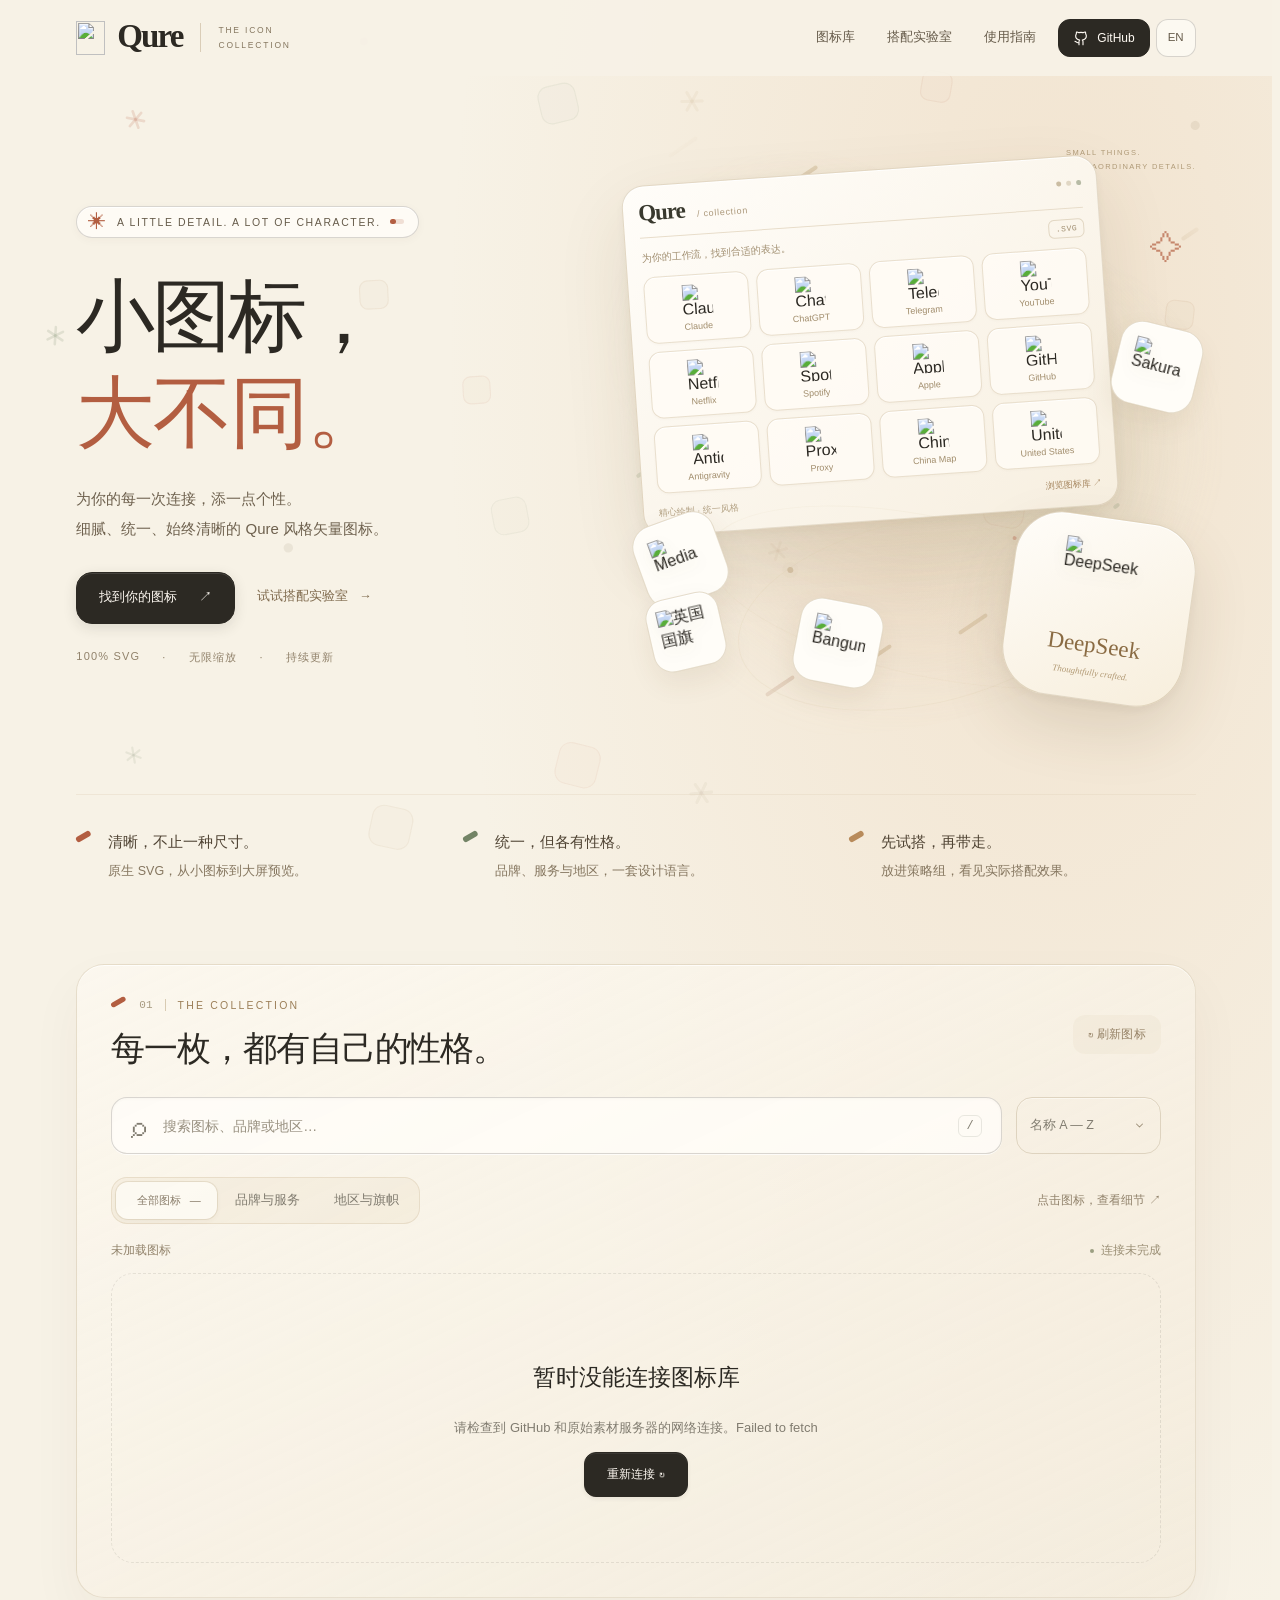
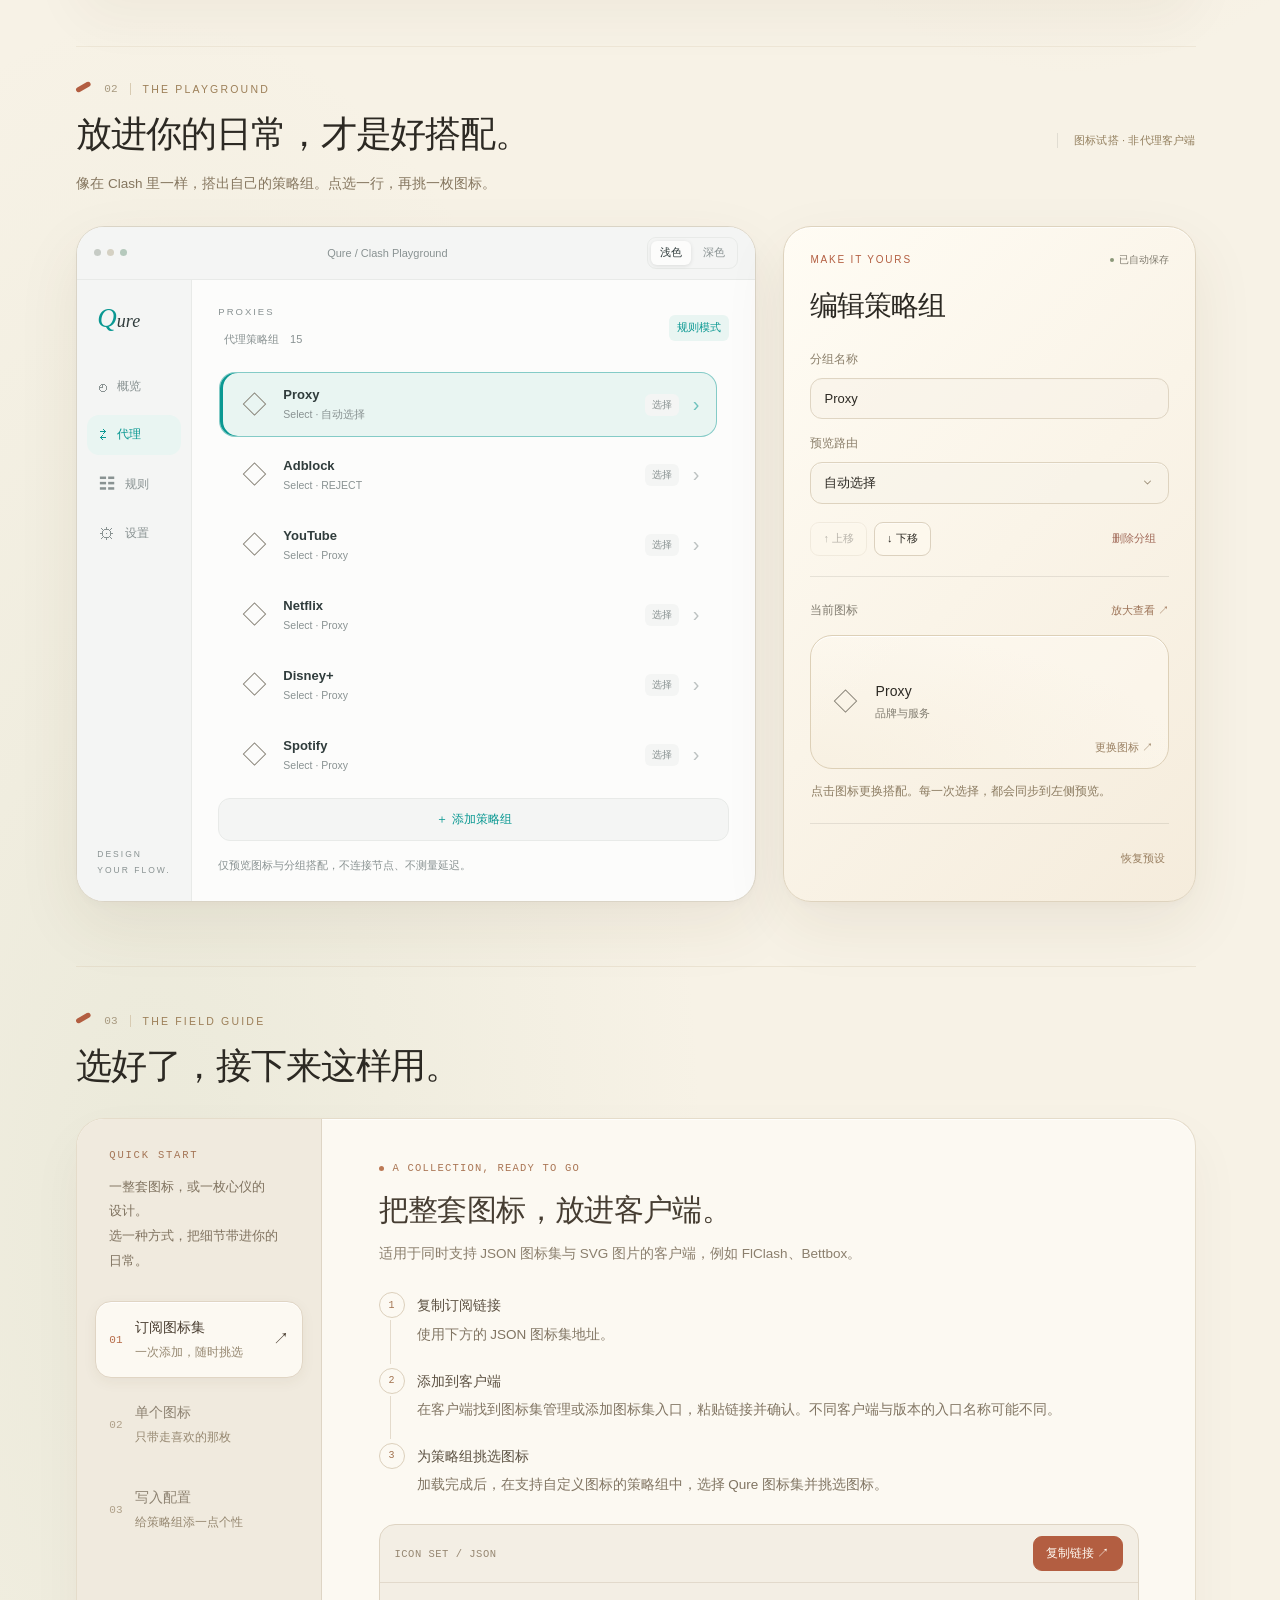
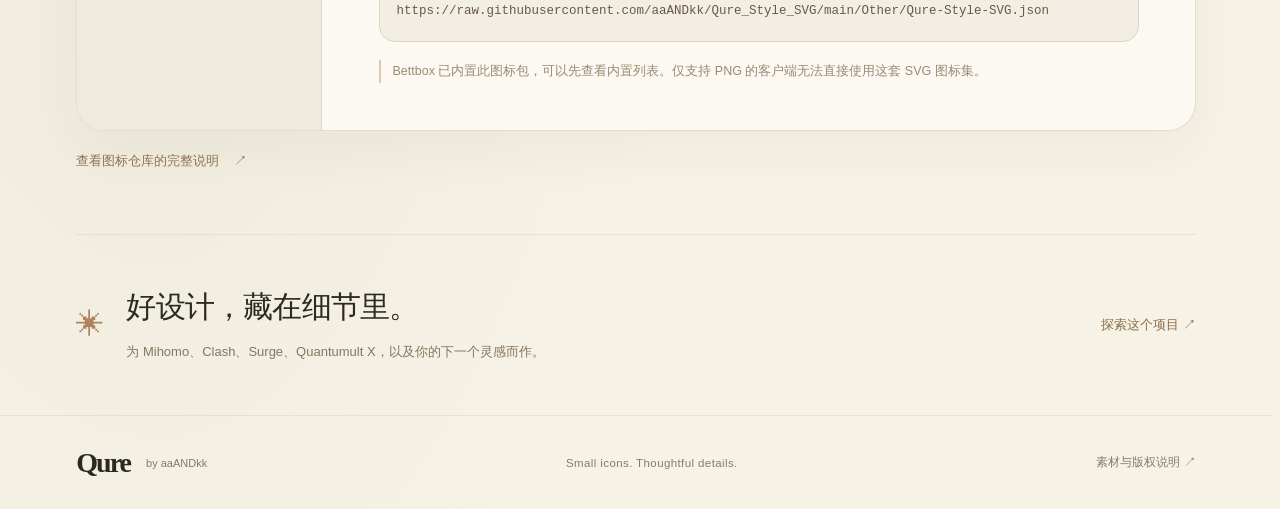
==== qure/index.html @ 419da8b8 "Move Qure gallery to /qure and add cool glass root portal" ====
<!doctype html>
<html lang="zh-CN">
<head>
  <meta charset="utf-8"><meta name="viewport" content="width=device-width,initial-scale=1">
  <meta name="theme-color" content="#f7f2e6">
  <meta name="description" content="Qure 风格 SVG 图标展示馆。搜索、预览和获取持续更新的矢量图标。" data-i18n-content="Qure 风格 SVG 图标展示馆。搜索、预览和获取持续更新的矢量图标。">
  <title data-i18n="Qure — 小图标，大不同。">Qure — 小图标，大不同。</title>
  <link rel="icon" href="https://raw.githubusercontent.com/aaANDkk/Qure_Style_SVG/main/icon/svg/common/Qure.svg" type="image/svg+xml">
  <link rel="stylesheet" href="style.css"><link rel="stylesheet" href="interactions.css"><link rel="stylesheet" href="refinements.css"><link rel="stylesheet" href="preview.css"><link rel="stylesheet" href="guide.css"><link rel="stylesheet" href="i18n.css"><link rel="stylesheet" href="polish.css"><script src="i18n.js" defer></script><script src="app.js" defer></script><script src="playground.js" defer></script><script src="ui.js" defer></script><script src="refinements.js" defer></script><script src="hero-carousel.js" defer></script><script src="ambient.js" defer></script><script src="guide.js" defer></script>
</head>
<body>
  <a class="skip-content" href="#collection" data-i18n="跳到图标库">跳到图标库</a>
  <header class="topbar"><a class="brand" href="./" aria-label="Qure 首页" data-i18n-aria-label="Qure 首页"><img src="https://raw.githubusercontent.com/aaANDkk/Qure_Style_SVG/main/icon/svg/common/Qure.svg" width="32" height="32" alt=""><span class="brand-word">Qure</span><span class="brand-note">THE ICON<br>COLLECTION</span></a><div class="topbar-right"><nav aria-label="主导航" data-i18n-aria-label="主导航"><a class="nav-library" href="#collection" data-i18n="图标库">图标库</a><a class="nav-studio" href="#playground" data-i18n="搭配实验室">搭配实验室</a><a class="nav-guide" href="#usage" data-i18n="使用指南">使用指南</a></nav><div class="topbar-actions"><a class="nav-github" aria-label="访问 GitHub 图标仓库" href="https://github.com/aaANDkk/Qure_Style_SVG" target="_blank" rel="noopener noreferrer" data-i18n-aria-label="访问 GitHub 图标仓库"><svg viewBox="0 0 24 24" aria-hidden="true"><path d="M9 19c-4 1-4-2-6-2m12 5v-4a3.5 3.5 0 0 0-1-3c3-.4 6-1.5 6-6a4.6 4.6 0 0 0-1-3c.1-1 .1-2-.4-3 0 0-1.2-.4-3.6 1a13 13 0 0 0-6 0C6.6 2.6 5.4 3 5.4 3 5 4 4.9 5 5 6a4.6 4.6 0 0 0-1 3c0 4.5 3 5.6 6 6a3.5 3.5 0 0 0-1 3v4"/></svg><span>GitHub</span><span class="nav-arrow" aria-hidden="true">↗</span></a><button id="language-toggle" class="language-toggle" type="button" aria-label="Switch to English" lang="en">EN</button></div></div></header>
  <main>
    <section class="hero" aria-labelledby="hero-title">
      <div class="hero-copy"><p class="eyebrow"><span class="spark">✳</span> A LITTLE DETAIL. A LOT OF CHARACTER.</p><h1 id="hero-title"><span class="title-line" data-i18n="小图标，">小图标，</span><span class="title-line"><em data-i18n="大不同。">大不同。</em></span></h1><p class="intro"><span data-i18n="为你的每一次连接，添一点个性。">为你的每一次连接，添一点个性。</span><br><span data-i18n="细腻、统一、始终清晰的 Qure 风格矢量图标。">细腻、统一、始终清晰的 Qure 风格矢量图标。</span></p><div class="hero-actions"><a class="explore" href="#collection"><span data-i18n="找到你的图标">找到你的图标</span> <span aria-hidden="true">↗</span></a><a class="hero-secondary" href="#playground"><span data-i18n="试试搭配实验室">试试搭配实验室</span> <span aria-hidden="true">→</span></a></div><div class="hero-meta"><span>100% SVG</span><span data-i18n="无限缩放">无限缩放</span><span data-i18n="持续更新">持续更新</span></div></div>
      <div class="hero-art hero-product" aria-label="可交互的图标库预览" data-i18n-aria-label="可交互的图标库预览"><div id="hero-window-scene" class="hero-scene window-scene"><div class="showcase-orbit" aria-hidden="true"></div><span class="showcase-note">SMALL THINGS.<br>EXTRAORDINARY DETAILS.</span><div class="showcase-window"><div class="showcase-titlebar"><span class="showcase-wordmark">Qure<span>/ collection</span></span><span class="showcase-dots" aria-hidden="true"><i></i><i></i><i></i></span></div><div class="showcase-toolbar"><span data-i18n="为你的工作流，找到合适的表达。">为你的工作流，找到合适的表达。</span><span class="showcase-format">.SVG</span></div><div class="showcase-grid"><div class="showcase-tile"><img data-feature="Claude" alt="Claude" width="38" height="38"><span>Claude</span></div><div class="showcase-tile"><img data-feature="ChatGPT" alt="ChatGPT" width="38" height="38"><span>ChatGPT</span></div><div class="showcase-tile"><img data-feature="Telegram" alt="Telegram" width="38" height="38"><span>Telegram</span></div><div class="showcase-tile"><img data-feature="YouTube" alt="YouTube" width="38" height="38"><span>YouTube</span></div><div class="showcase-tile"><img data-feature="Netflix" alt="Netflix" width="38" height="38"><span>Netflix</span></div><div class="showcase-tile"><img data-feature="Spotify" alt="Spotify" width="38" height="38"><span>Spotify</span></div><div class="showcase-tile"><img data-feature="Apple" alt="Apple" width="38" height="38"><span>Apple</span></div><div class="showcase-tile"><img data-feature="GitHub" alt="GitHub" width="38" height="38"><span>GitHub</span></div><div class="showcase-tile"><img data-feature="Antigravity" alt="Antigravity" width="38" height="38"><span>Antigravity</span></div><div class="showcase-tile"><img data-feature="Proxy" alt="Proxy" width="38" height="38"><span>Proxy</span></div><div class="showcase-tile"><img data-feature="ChinaMap" alt="China Map" width="38" height="38"><span>China Map</span></div><div class="showcase-tile"><img data-feature="United_States" data-group="flag" alt="United States" width="38" height="38"><span>United States</span></div></div><div class="showcase-window-footer"><span data-i18n="精心绘制 · 统一风格">精心绘制 · 统一风格</span><a href="#collection" data-i18n="浏览图标库 ↗">浏览图标库 ↗</a></div></div></div><div id="hero-floating-scene" class="hero-scene floating-scene"><div class="orbit orbit-one"></div><div class="orbit orbit-two"></div><span class="art-note">MADE TO FIT.<br>DESIGNED TO STAND OUT.</span><div class="featured featured-main"><img data-feature="DeepSeek" id="showcase-selected-icon" alt="DeepSeek" width="110" height="110"><span id="showcase-selected-name">DeepSeek</span><small>Thoughtfully crafted.</small></div><div class="featured featured-a"><img data-feature="Media" alt="Media" width="68" height="68"></div><div class="featured featured-b"><img data-feature="Sakura" alt="Sakura" width="64" height="64"></div><div class="featured featured-c"><img data-feature="Bangumi" alt="Bangumi" width="72" height="72"></div><div class="featured featured-d"><img data-feature="United_Kingdom" data-group="flag" alt="英国国旗" width="60" height="60" data-i18n-alt="英国国旗"></div><span class="art-plus" aria-hidden="true">✧</span><span class="art-caption">A collection with character. <span>↗</span></span></div></div>
    </section>
    <div class="feature-strip" aria-label="图标集特点" data-i18n-aria-label="图标集特点"><div><span class="feature-number">01 /</span><div><strong data-i18n="清晰，不止一种尺寸。">清晰，不止一种尺寸。</strong><p data-i18n="原生 SVG，从小图标到大屏预览。">原生 SVG，从小图标到大屏预览。</p></div></div><div><span class="feature-number">02 /</span><div><strong data-i18n="统一，但各有性格。">统一，但各有性格。</strong><p data-i18n="品牌、服务与地区，一套设计语言。">品牌、服务与地区，一套设计语言。</p></div></div><div><span class="feature-number">03 /</span><div><strong data-i18n="先试搭，再带走。">先试搭，再带走。</strong><p data-i18n="放进策略组，看见实际搭配效果。">放进策略组，看见实际搭配效果。</p></div></div></div>
    <section id="collection" class="collection" aria-labelledby="collection-title">
      <div class="section-heading"><div><p class="eyebrow"><span class="section-index">01</span> THE COLLECTION</p><h2 id="collection-title" data-i18n="每一枚，都有自己的性格。">每一枚，都有自己的性格。</h2></div><button id="refresh" class="quiet-button" type="button"><span aria-hidden="true">↻</span> <span data-i18n="刷新图标">刷新图标</span></button></div>
      <div class="search-row"><label class="search-box"><span aria-hidden="true">⌕</span><input id="search" type="search" placeholder="搜索图标、品牌或地区…" autocomplete="off" aria-label="搜索图标" data-i18n-aria-label="搜索图标" data-i18n-placeholder="搜索图标、品牌或地区…"><kbd>/</kbd></label><label class="sort-label"><span class="sr-only" data-i18n="排序方式">排序方式</span><select id="sort"><option value="az" data-i18n="名称 A — Z">名称 A — Z</option><option value="za" data-i18n="名称 Z — A">名称 Z — A</option></select></label></div>
      <div class="filter-row"><div class="tabs" role="group" aria-label="图标分类" data-i18n-aria-label="图标分类"><button data-category="all" class="active" aria-pressed="true"><span data-i18n="全部图标">全部图标</span> <span id="all-count">—</span></button><button data-category="common" aria-pressed="false" data-i18n="品牌与服务">品牌与服务</button><button data-category="flag" aria-pressed="false" data-i18n="地区与旗帜">地区与旗帜</button></div><span class="grid-hint" data-i18n="点击图标，查看细节 ↗">点击图标，查看细节 ↗</span></div>
      <div class="status-row"><p id="status" role="status" aria-live="polite" data-i18n="正在连接图标库…">正在连接图标库…</p><span class="live"><i></i><span id="sync-label" data-i18n="在线图标库">在线图标库</span></span></div>
      <div id="error" class="error-panel" hidden><h3 data-i18n="暂时没能连接图标库">暂时没能连接图标库</h3><p id="error-message"></p><button id="retry" class="primary" data-i18n="重新连接 ↻">重新连接 ↻</button></div>
      <div id="grid" class="icon-grid" aria-label="图标列表" aria-busy="true" data-i18n-aria-label="图标列表"></div>
      <div id="empty" class="empty" hidden><span aria-hidden="true">⌕</span><h3 data-i18n="还没有找到这枚图标">还没有找到这枚图标</h3><p data-i18n="试试其他名称，或切换分类。">试试其他名称，或切换分类。</p><button id="reset" class="quiet-button" data-i18n="清除筛选">清除筛选</button></div>
      <button id="more" class="more" hidden><span data-i18n="再发现一些">再发现一些</span> <span aria-hidden="true">↓</span></button>
    </section>
    <section id="playground" class="playground" aria-labelledby="playground-title">
      <div class="section-heading"><div><p class="eyebrow"><span class="section-index">02</span> THE PLAYGROUND</p><h2 id="playground-title" data-i18n="放进你的日常，才是好搭配。">放进你的日常，才是好搭配。</h2><p class="studio-intro" data-i18n="像在 Clash 里一样，搭出自己的策略组。点选一行，再挑一枚图标。">像在 Clash 里一样，搭出自己的策略组。点选一行，再挑一枚图标。</p></div><span class="studio-label" data-i18n="图标试搭 · 非代理客户端">图标试搭 · 非代理客户端</span></div>
      <div class="studio-layout">
        <div id="clash-window" class="clash-window" data-theme="light">
          <div class="clash-titlebar"><div class="window-dots" aria-hidden="true"><i></i><i></i><i></i></div><span>Qure / Clash Playground</span><div class="theme-switch" role="group" aria-label="策略组预览主题" data-i18n-aria-label="策略组预览主题"><button id="studio-light" aria-pressed="true" title="浅色预览" data-i18n-title="浅色预览" data-i18n="浅色">浅色</button><button id="studio-dark" aria-pressed="false" title="深色预览" data-i18n-title="深色预览" data-i18n="深色">深色</button></div></div>
          <div class="clash-body"><aside class="clash-sidebar" aria-label="预览界面侧栏" data-i18n-aria-label="预览界面侧栏"><span class="clash-app-logo">Q<span>ure</span></span><span class="sidebar-item">◴ <span data-i18n="概览">概览</span></span><span class="sidebar-item selected">⇄ <span data-i18n="代理">代理</span></span><span class="sidebar-item">☷ <span data-i18n="规则">规则</span></span><span class="sidebar-item">⚙ <span data-i18n="设置">设置</span></span><span class="sidebar-bottom">DESIGN<br>YOUR FLOW.</span></aside><div class="clash-main"><div class="clash-heading"><div><p>PROXIES</p><h3><span data-i18n="代理策略组">代理策略组</span> <span id="group-count"></span></h3></div><span class="mock-mode" data-i18n="规则模式">规则模式</span></div><div id="group-list" class="group-list" aria-label="可编辑的策略组" data-i18n-aria-label="可编辑的策略组"></div><button id="add-group" class="add-group" data-i18n="＋ 添加策略组">＋ 添加策略组</button><p class="clash-disclaimer" data-i18n="仅预览图标与分组搭配，不连接节点、不测量延迟。">仅预览图标与分组搭配，不连接节点、不测量延迟。</p></div></div>
        </div>
        <aside class="studio-editor" aria-labelledby="editor-title"><div class="editor-heading"><span class="eyebrow">MAKE IT YOURS</span><span id="studio-save-state" role="status" data-i18n="自动保存到本机">自动保存到本机</span></div><h3 id="editor-title" data-i18n="编辑策略组">编辑策略组</h3><div id="editor-fields"><label class="studio-field"><span data-i18n="分组名称">分组名称</span><input id="group-name" maxlength="48" autocomplete="off" placeholder="例如 YouTube" data-i18n-placeholder="例如 YouTube"></label><label class="studio-field"><span data-i18n="预览路由">预览路由</span><select id="group-route"><option value="Proxy">Proxy</option><option value="自动选择" data-i18n="自动选择">自动选择</option><option value="DIRECT">DIRECT</option><option value="REJECT">REJECT</option><option value="香港节点" data-i18n="香港节点">香港节点</option><option value="日本节点" data-i18n="日本节点">日本节点</option><option value="新加坡节点" data-i18n="新加坡节点">新加坡节点</option><option value="美国节点" data-i18n="美国节点">美国节点</option></select></label><div class="group-tools"><button id="group-up" title="上移策略组" data-i18n-title="上移策略组" data-i18n="↑ 上移">↑ 上移</button><button id="group-down" title="下移策略组" data-i18n-title="下移策略组" data-i18n="↓ 下移">↓ 下移</button><button id="remove-group" class="danger" data-i18n="删除分组">删除分组</button></div><div class="editor-icon-label"><span data-i18n="当前图标">当前图标</span><button id="inspect-group-icon" data-i18n="放大查看 ↗">放大查看 ↗</button></div><button id="chosen-icon" class="chosen-icon" type="button" aria-label="更换当前策略组图标" data-i18n-aria-label="更换当前策略组图标"></button><p class="editor-tip" data-i18n="点击图标更换搭配。每一次选择，都会同步到左侧预览。">点击图标更换搭配。每一次选择，都会同步到左侧预览。</p></div><div id="editor-empty" hidden><p data-i18n="从空白开始，搭出自己的策略组。">从空白开始，搭出自己的策略组。</p><button id="add-first" class="primary" data-i18n="＋ 添加第一组">＋ 添加第一组</button></div><div class="studio-actions"><button id="reset-design" data-i18n="恢复预设">恢复预设</button></div></aside>
      </div>
    </section>
    <dialog id="icon-dialog" class="icon-dialog" aria-labelledby="icon-dialog-title"><div class="dialog-topline"><span class="eyebrow">CURATE YOUR DETAILS</span><button id="close-icon-dialog" class="round-button" aria-label="关闭图标选择" data-i18n-aria-label="关闭图标选择"><svg viewBox="0 0 24 24" aria-hidden="true"><path d="m6 6 12 12M6 18 18 6"/></svg></button></div><div class="icon-dialog-heading"><h2 id="icon-dialog-title" data-i18n="挑选一枚图标">挑选一枚图标</h2><p id="icon-dialog-description" data-i18n="让每个策略组，都有自己的性格。">让每个策略组，都有自己的性格。</p></div><div class="picker-search"><input id="picker-search" type="search" placeholder="搜索品牌、地区、图标…" aria-label="搜索搭配图标" data-i18n-aria-label="搜索搭配图标" data-i18n-placeholder="搜索品牌、地区、图标…"><select id="picker-category" aria-label="筛选搭配图标分类" data-i18n-aria-label="筛选搭配图标分类"><option value="all" data-i18n="全部">全部</option><option value="common" data-i18n="服务">服务</option><option value="flag" data-i18n="地区">地区</option></select></div><div id="icon-picker" class="icon-picker" aria-label="选择策略组图标" data-i18n-aria-label="选择策略组图标"></div><div class="picker-pagination"><button id="picker-prev" aria-label="上一页图标" data-i18n-aria-label="上一页图标">←</button><span id="picker-status" role="status"></span><button id="picker-next" aria-label="下一页图标" data-i18n-aria-label="下一页图标">→</button></div><div class="icon-dialog-footer"><div id="pending-icon" class="pending-icon"><span data-i18n="选择一枚图标">选择一枚图标</span></div><button id="apply-icon" class="primary"><span data-i18n="应用到策略组">应用到策略组</span> <span aria-hidden="true">↗</span></button></div></dialog>
    <dialog id="studio-confirm" aria-labelledby="studio-confirm-title"><div class="dialog-scroll"><div class="confirm-symbol" aria-hidden="true">↺</div><span class="eyebrow">A FRESH START</span><h2 id="studio-confirm-title" data-i18n="恢复预设搭配？">恢复预设搭配？</h2><p data-i18n="当前分组、名称和图标搭配会恢复为预设，此操作无法撤销。">当前分组、名称和图标搭配会恢复为预设，此操作无法撤销。</p><div class="confirm-actions"><button id="cancel-reset" class="quiet-button" data-i18n="取消">取消</button><button id="confirm-reset" class="primary" data-i18n="恢复预设">恢复预设</button></div></div></dialog>
    <section id="usage" class="usage-guide" aria-labelledby="usage-title">
      <div class="section-heading"><div><p class="eyebrow"><span class="section-index">03</span> THE FIELD GUIDE</p><h2 id="usage-title" data-i18n="选好了，接下来这样用。">选好了，接下来这样用。</h2></div></div>
      <div class="guide-layout">
        <aside class="guide-intro"><span class="guide-index-label">QUICK START</span><p><span data-i18n="一整套图标，或一枚心仪的设计。">一整套图标，或一枚心仪的设计。</span><br><span data-i18n="选一种方式，把细节带进你的日常。">选一种方式，把细节带进你的日常。</span></p>
          <div class="guide-nav" role="tablist" aria-label="选择使用方式" data-i18n-aria-label="选择使用方式">
            <button id="guide-tab-pack" role="tab" aria-selected="true" aria-controls="guide-pack"><span>01</span><span><strong data-i18n="订阅图标集">订阅图标集</strong><small data-i18n="一次添加，随时挑选">一次添加，随时挑选</small></span><span aria-hidden="true">↗</span></button>
            <button id="guide-tab-single" role="tab" aria-selected="false" aria-controls="guide-single" tabindex="-1"><span>02</span><span><strong data-i18n="单个图标">单个图标</strong><small data-i18n="只带走喜欢的那枚">只带走喜欢的那枚</small></span><span aria-hidden="true">↗</span></button>
            <button id="guide-tab-config" role="tab" aria-selected="false" aria-controls="guide-config" tabindex="-1"><span>03</span><span><strong data-i18n="写入配置">写入配置</strong><small data-i18n="给策略组添一点个性">给策略组添一点个性</small></span><span aria-hidden="true">↗</span></button>
          </div>
        </aside>
        <div class="guide-paper">
          <div id="guide-pack" class="guide-panel" role="tabpanel" aria-labelledby="guide-tab-pack" tabindex="0">
            <span class="guide-kicker">A COLLECTION, READY TO GO</span><h3 data-i18n="把整套图标，放进客户端。">把整套图标，放进客户端。</h3><p data-i18n="适用于同时支持 JSON 图标集与 SVG 图片的客户端，例如 FlClash、Bettbox。">适用于同时支持 JSON 图标集与 SVG 图片的客户端，例如 FlClash、Bettbox。</p>
            <ol class="guide-steps"><li><span><strong data-i18n="复制订阅链接">复制订阅链接</strong><span data-i18n="使用下方的 JSON 图标集地址。">使用下方的 JSON 图标集地址。</span></span></li><li><span><strong data-i18n="添加到客户端">添加到客户端</strong><span data-i18n="在客户端找到图标集管理或添加图标集入口，粘贴链接并确认。不同客户端与版本的入口名称可能不同。">在客户端找到图标集管理或添加图标集入口，粘贴链接并确认。不同客户端与版本的入口名称可能不同。</span></span></li><li><span><strong data-i18n="为策略组挑选图标">为策略组挑选图标</strong><span data-i18n="加载完成后，在支持自定义图标的策略组中，选择 Qure 图标集并挑选图标。">加载完成后，在支持自定义图标的策略组中，选择 Qure 图标集并挑选图标。</span></span></li></ol>
            <div class="guide-snippet"><div class="guide-snippet-head"><span>ICON SET / JSON</span><button class="guide-copy" data-guide-copy="guide-json-url" aria-label="复制图标集订阅链接" data-i18n-aria-label="复制图标集订阅链接" data-i18n="复制链接 ↗">复制链接 ↗</button></div><pre><code id="guide-json-url">https://raw.githubusercontent.com/aaANDkk/Qure_Style_SVG/main/Other/Qure-Style-SVG.json</code></pre></div>
            <p class="guide-note" data-i18n="Bettbox 已内置此图标包，可以先查看内置列表。仅支持 PNG 的客户端无法直接使用这套 SVG 图标集。">Bettbox 已内置此图标包，可以先查看内置列表。仅支持 PNG 的客户端无法直接使用这套 SVG 图标集。</p>
          </div>
          <div id="guide-single" class="guide-panel" role="tabpanel" aria-labelledby="guide-tab-single" tabindex="0" hidden>
            <span class="guide-kicker">ONE SMALL DETAIL</span><h3 data-i18n="喜欢哪一枚，就带走哪一枚。">喜欢哪一枚，就带走哪一枚。</h3><p data-i18n="不必导入整套图标。支持 SVG 图片链接的客户端，可以直接使用单个图标。">不必导入整套图标。支持 SVG 图片链接的客户端，可以直接使用单个图标。</p>
            <ol class="guide-steps"><li><span><strong data-i18n="找到喜欢的图标">找到喜欢的图标</strong><span data-i18n="在上方图标库搜索名称，点击图标打开预览。">在上方图标库搜索名称，点击图标打开预览。</span></span></li><li><span><strong data-i18n="粘贴图标链接">粘贴图标链接</strong><span data-i18n="点击“复制图标链接”，粘贴到客户端的自定义图标地址中。">点击“复制图标链接”，粘贴到客户端的自定义图标地址中。</span></span></li><li><span><strong data-i18n="也可以下载原图">也可以下载原图</strong><span data-i18n="需要本地文件时，点击“下载 SVG”；需要嵌入网页时，可使用“复制 SVG 源码”。">需要本地文件时，点击“下载 SVG”；需要嵌入网页时，可使用“复制 SVG 源码”。</span></span></li></ol>
            <div class="guide-snippet"><div class="guide-snippet-head"><span>EXAMPLE / ChatGPT.svg</span><button class="guide-copy" data-guide-copy="guide-icon-url" aria-label="复制 ChatGPT 图标链接" data-i18n-aria-label="复制 ChatGPT 图标链接" data-i18n="复制链接 ↗">复制链接 ↗</button></div><pre><code id="guide-icon-url">https://raw.githubusercontent.com/aaANDkk/Qure_Style_SVG/main/icon/svg/common/ChatGPT.svg</code></pre></div>
            <p class="guide-note" data-i18n="文件名区分大小写。品牌与服务位于 common 目录，地区与旗帜位于 flag 目录；直接从预览复制链接更方便。">文件名区分大小写。品牌与服务位于 common 目录，地区与旗帜位于 flag 目录；直接从预览复制链接更方便。</p>
          </div>
          <div id="guide-config" class="guide-panel" role="tabpanel" aria-labelledby="guide-tab-config" tabindex="0" hidden>
            <span class="guide-kicker">MAKE IT PART OF YOUR FLOW</span><h3 data-i18n="为策略组，写上一枚图标。">为策略组，写上一枚图标。</h3><p data-i18n="在 Mihomo / Clash 配置的目标策略组中，添加 icon 字段。显示效果取决于客户端是否支持该字段与 SVG。">在 Mihomo / Clash 配置的目标策略组中，添加 icon 字段。显示效果取决于客户端是否支持该字段与 SVG。</p>
            <ol class="guide-steps"><li><span><strong data-i18n="复制配置片段">复制配置片段</strong><span data-i18n="打开图标预览，点击“复制配置片段”。">打开图标预览，点击“复制配置片段”。</span></span></li><li><span><strong data-i18n="放入目标策略组">放入目标策略组</strong><span data-i18n="将 icon 字段放进目标策略组中，与 name、type 等字段保持相同缩进；已有 icon 时替换原值。">将 icon 字段放进目标策略组中，与 name、type 等字段保持相同缩进；已有 icon 时替换原值。</span></span></li><li><span><strong data-i18n="保存并查看效果">保存并查看效果</strong><span data-i18n="保存并重新加载配置，在支持的客户端中查看效果。">保存并重新加载配置，在支持的客户端中查看效果。</span></span></li></ol>
            <div class="guide-snippet"><div class="guide-snippet-head"><span>POLICY GROUP / YAML</span><button class="guide-copy" data-guide-copy="guide-config-code" aria-label="复制 icon 配置片段" data-i18n-aria-label="复制 icon 配置片段" data-i18n="复制片段 ↗">复制片段 ↗</button></div><pre><code id="guide-config-code">icon: "https://raw.githubusercontent.com/aaANDkk/Qure_Style_SVG/main/icon/svg/flag/Japan.svg"</code></pre></div>
            <p class="guide-note" data-i18n="搭配实验室用于预览图标效果，修改会自动保存在当前浏览器。要在客户端使用图标，请复制图标链接或配置片段。">搭配实验室用于预览图标效果，修改会自动保存在当前浏览器。要在客户端使用图标，请复制图标链接或配置片段。</p>
          </div>

        </div>
      </div>
      <a class="guide-source" href="https://github.com/aaANDkk/Qure_Style_SVG#readme" target="_blank" rel="noopener noreferrer"><span data-i18n="查看图标仓库的完整说明">查看图标仓库的完整说明</span> <span aria-hidden="true">↗</span></a>
    </section>
    <section class="closing"><span class="spark" aria-hidden="true">✳</span><div><h2 data-i18n="好设计，藏在细节里。">好设计，藏在细节里。</h2><p data-i18n="为 Mihomo、Clash、Surge、Quantumult X，以及你的下一个灵感而作。">为 Mihomo、Clash、Surge、Quantumult X，以及你的下一个灵感而作。</p></div><a href="https://github.com/aaANDkk/Qure_Style_SVG" target="_blank" rel="noopener noreferrer" data-i18n="探索这个项目 ↗">探索这个项目 ↗</a></section>
  </main>
  <footer><a class="brand" href="./">Qure<span class="footer-credit">by aaANDkk</span></a><p>Small icons. Thoughtful details.</p><a href="https://github.com/aaANDkk/Qure_Style_SVG/blob/main/THIRD_PARTY_NOTICES.md" target="_blank" rel="noopener noreferrer" data-i18n="素材与版权说明 ↗">素材与版权说明 ↗</a></footer>
  <dialog id="preview" class="preview-redesign" aria-labelledby="preview-title">
    <div class="preview-top"><div><span class="preview-wordmark">Qure</span><span class="preview-top-label">ICON INSPECTOR</span></div><button id="close" class="round-button" aria-label="关闭预览" data-i18n-aria-label="关闭预览"><svg viewBox="0 0 24 24" aria-hidden="true"><path d="m6 6 12 12M6 18 18 6"/></svg></button></div>
    <div class="preview-workspace"><div class="preview-canvas-column"><div id="preview-stage" class="preview-stage" tabindex="0" aria-label="图标画布，可拖动平移、滚轮缩放；触屏支持双指缩放" data-i18n-aria-label="图标画布，可拖动平移、滚轮缩放；触屏支持双指缩放"><img id="preview-image" alt="" draggable="false"><span id="preview-image-error" hidden data-i18n="图片加载失败，请检查网络后重试。">图片加载失败，请检查网络后重试。</span><span class="canvas-corner-label" aria-hidden="true">SVG / INFINITE DETAIL</span></div>
    <div class="inspector-dock"><div class="swatches" role="group" aria-label="预览背景" data-i18n-aria-label="预览背景"><button data-bg="paper" class="swatch paper selected" aria-label="纸色背景" aria-pressed="true" data-i18n-aria-label="纸色背景"></button><button data-bg="white" class="swatch white" aria-label="白色背景" aria-pressed="false" data-i18n-aria-label="白色背景"></button><button data-bg="dark" class="swatch dark" aria-label="深色背景" aria-pressed="false" data-i18n-aria-label="深色背景"></button><button data-bg="checker" class="swatch checker" aria-label="透明网格背景" aria-pressed="false" data-i18n-aria-label="透明网格背景"></button></div><div class="zoom-stepper" role="group" aria-label="图标预览尺寸" data-i18n-aria-label="图标预览尺寸"><button id="zoom-out" aria-label="缩小图标" data-i18n-aria-label="缩小图标">−</button><label><span class="sr-only" data-i18n="尺寸，单位像素">尺寸，单位像素</span><input id="zoom" type="text" value="180" maxlength="4" inputmode="numeric" pattern="[0-9]*" autocomplete="off" spellcheck="false" aria-label="预览尺寸，48 至 1024 像素" data-i18n-aria-label="预览尺寸，48 至 1024 像素"><span>px</span></label><button id="zoom-in" aria-label="放大图标" data-i18n-aria-label="放大图标">＋</button><output id="zoom-value" class="sr-only">180px</output></div><button id="reset-view" class="inspector-reset" title="重置缩放与位置" aria-label="重置视图" data-i18n-aria-label="重置视图" data-i18n-title="重置缩放与位置">↺</button></div>
    <div class="canvas-bottom"><div class="canvas-step"><button id="previous" aria-label="上一枚图标" title="上一枚（←）" data-i18n-aria-label="上一枚图标" data-i18n-title="上一枚（←）">←</button><span id="preview-position"></span><button id="next" aria-label="下一枚图标" title="下一枚（→）" data-i18n-aria-label="下一枚图标" data-i18n-title="下一枚（→）">→</button></div><span data-i18n="拖动平移 · 滚轮缩放">拖动平移 · 滚轮缩放</span></div></div>
    <aside class="preview-info"><div class="inspector-intro"><span id="preview-category" class="eyebrow"></span><h2 id="preview-title"></h2><span class="vector-badge">SVG <span data-i18n="矢量原图">矢量原图</span></span><p class="inspector-description"><span data-i18n="每一处细节，都经得起放大。">每一处细节，都经得起放大。</span><br><span data-i18n="选择背景，看看它在不同界面中的样子。">选择背景，看看它在不同界面中的样子。</span></p></div><div class="inspector-source"><span data-i18n="文件路径">文件路径</span><p id="preview-path"></p></div><div class="modal-actions"><button id="copy" class="primary"><span data-i18n="复制图标链接">复制图标链接</span> <span>↗</span></button><button id="download" class="quiet-button"><span data-i18n="下载 SVG">下载 SVG</span> <span>↓</span></button><button id="try-icon" class="quiet-button"><span data-i18n="放进策略组试搭">放进策略组试搭</span> <span>↗</span></button></div><div class="extra-actions"><button id="copy-svg" data-i18n="复制 SVG 源码">复制 SVG 源码</button><button id="copy-config" data-i18n="复制配置片段">复制配置片段</button><a id="source-link" target="_blank" rel="noopener noreferrer" data-i18n="查看源文件">查看源文件</a></div><p class="modal-note" data-i18n="← → 切换 · + / − 缩放 · 0 重置 · Esc 关闭">← → 切换 · + / − 缩放 · 0 重置 · Esc 关闭</p></aside></div>
  </dialog>
  <div id="toast" class="toast" role="status" aria-live="polite"></div>
</body></html>
---- qure/style.css ----
:root{--paper:#f7f2e6;--ink:#302f28;--muted:#817c70;--line:#ddd5c5;--accent:#b35e41;--surface:#fcf9f1;--serif:Georgia,'Times New Roman','Songti SC','Noto Serif SC',SimSun,serif;font-family:Inter,'Segoe UI','PingFang SC','Microsoft YaHei',sans-serif;color:var(--ink);background:var(--paper);font-synthesis:none;scroll-behavior:smooth;scroll-padding-top:95px}
*{box-sizing:border-box}body{margin:0}button,input,select{font:inherit}button,a,input,select{-webkit-tap-highlight-color:transparent}button,a,select{touch-action:manipulation}button,a{color:inherit}button{cursor:pointer}a{text-decoration:none}button{border:1px solid var(--line);background:transparent}button:disabled{cursor:wait;opacity:.55}button:focus-visible,a:focus-visible,input:focus-visible,select:focus-visible{outline:2px solid var(--accent);outline-offset:5px}button,a{transition:background .2s,color .2s,transform .2s,border-color .2s}a:hover{color:var(--accent)}[hidden]{display:none!important}.sr-only{position:absolute;width:1px;height:1px;padding:0;margin:-1px;overflow:hidden;clip:rect(0,0,0,0);white-space:nowrap;border:0}
.topbar,main,footer{max-width:1440px;margin:auto;padding-left:6%;padding-right:6%}.topbar{height:94px;display:flex;justify-content:space-between;align-items:center;border-bottom:1px solid var(--line)}.brand{display:flex;align-items:center;gap:10px;font-family:var(--serif);font-size:34px;font-weight:700;letter-spacing:-2px}.brand-note{font:9px/1.5 'Segoe UI',sans-serif;letter-spacing:2px;margin-left:17px;border-left:1px solid var(--line);padding-left:20px;max-width:120px}.topbar nav{display:flex;gap:32px;font-size:13px}.hero{display:grid;grid-template-columns:1fr 1fr;align-items:center;min-height:565px;padding:58px 0 68px;gap:40px}.eyebrow{font-size:10px;letter-spacing:2px;font-weight:500}.hero .eyebrow{display:flex;align-items:center;gap:11px;letter-spacing:1.5px}.spark{color:var(--accent);font-size:32px;line-height:1}h1{font-family:var(--serif);font-size:clamp(58px,6.2vw,88px);font-weight:400;letter-spacing:-4px;line-height:1.18;margin:26px 0}h1 em{color:var(--accent);font-style:normal}.intro{font-size:14px;line-height:2;color:var(--muted);margin:0 0 26px}.explore{display:inline-flex;gap:32px;align-items:center;font-size:13px;border-bottom:1px solid var(--ink);padding-bottom:9px}.hero-meta{display:flex;gap:22px;color:var(--muted);font-size:10px;letter-spacing:1px;margin-top:34px}.hero-meta span+span:before{content:'·';margin-right:22px}.hero-art{position:relative;height:420px;background:radial-gradient(ellipse at center,#eae0c750,transparent 70%);isolation:isolate}.orbit{border:1px solid #d8cbb580;position:absolute;left:50%;top:50%;border-radius:50%;transform:translate(-50%,-50%) rotate(-22deg)}.orbit-one{width:390px;height:310px}.orbit-two{width:480px;height:210px;transform:translate(-50%,-50%) rotate(38deg)}.featured{position:absolute;background:var(--surface);border:1px solid #e8dfce;border-radius:23%;display:flex;align-items:center;justify-content:center;box-shadow:0 17px 32px #66552b0b;animation:float 7s ease-in-out infinite}.featured img{object-fit:contain;max-width:80%;filter:drop-shadow(0 7px 7px #463a2510)}.featured-main{width:200px;height:205px;left:50%;top:48%;transform:translate(-50%,-50%) rotate(-9deg);border-radius:30px;flex-direction:column;gap:19px;z-index:2}.featured-main span{font:italic 12px var(--serif);color:var(--muted)}.featured-a{width:111px;height:111px;top:13%;left:9%;transform:rotate(-15deg);animation-delay:-1s}.featured-b{width:107px;height:107px;right:0;top:14%;transform:rotate(14deg);animation-delay:-3s}.featured-c{width:115px;height:115px;right:7%;bottom:12%;transform:rotate(9deg);animation-delay:-4s}.featured-d{width:96px;height:96px;left:11%;bottom:9%;transform:rotate(-13deg);animation-delay:-2s}.art-note{position:absolute;right:5%;top:0;font-size:8px;letter-spacing:2px;line-height:1.8;color:var(--muted)}.art-caption{position:absolute;bottom:-10px;left:22%;font:italic 13px var(--serif);color:var(--muted)}.art-caption span{margin-left:45px}.art-plus{color:var(--accent);font:45px var(--serif);position:absolute;left:33%;top:4%}@keyframes float{50%{translate:0 -10px}}
.collection{padding-top:40px;border-top:1px solid var(--line);padding-bottom:64px}.section-heading{display:flex;justify-content:space-between;align-items:center;margin-bottom:27px}.section-heading .eyebrow{color:var(--accent);margin:0 0 13px}h2{font-family:var(--serif);font-size:28px;font-weight:400;margin:0;letter-spacing:-.7px}.quiet-button{font-size:12px;padding:12px 16px;border-radius:7px;background:var(--surface)}.quiet-button:hover,.more:hover{background:#ece3d0;border-color:#bbac91}.search-row{display:flex;gap:14px}.search-box{display:flex;align-items:center;gap:15px;border:1px solid var(--line);border-radius:9px;background:var(--surface);height:58px;padding:0 19px;flex:1}.search-box>span{font:30px var(--serif);color:var(--muted)}.search-box:focus-within{border-color:var(--accent);box-shadow:0 0 0 3px #b35e410b}.search-box input{width:100%;border:0;outline:0;background:none;font-size:13px;min-width:0;color:var(--ink)}.search-box input::placeholder{color:#999181}kbd{font:12px monospace;color:var(--muted);border:1px solid var(--line);border-radius:4px;padding:3px 7px}.sort-label select{height:58px;border:1px solid var(--line);background:transparent;color:var(--muted);border-radius:9px;padding:0 16px;font-size:12px}.filter-row{display:flex;align-items:center;justify-content:space-between;gap:20px;margin:23px 0 4px}.tabs{display:flex;gap:7px;flex-wrap:wrap}.tabs button{border:0;font-size:12px;color:var(--muted);padding:11px 15px;border-radius:6px;white-space:nowrap}.tabs button.active{background:var(--ink);color:var(--paper)}.tabs button:not(.active):hover{background:#ebe3d2}.tabs span{font-size:10px;opacity:.7;margin-left:5px}.grid-hint{color:var(--muted);font-size:10px;white-space:nowrap}.status-row{display:flex;align-items:center;justify-content:space-between;gap:15px;color:var(--muted);font-size:10px;min-height:45px}.live{display:flex;gap:7px;align-items:center;white-space:nowrap}.live i{height:5px;width:5px;border-radius:50%;background:#7d886c}.icon-grid{display:grid;grid-template-columns:repeat(7,minmax(0,1fr));gap:12px}.icon-card{position:relative;min-width:0;border:1px solid #e5ddce;background:#fbf8ef;border-radius:11px;overflow:hidden;transition:transform .25s,box-shadow .25s,border-color .25s;animation:appear .35s both}.icon-card:hover{transform:translateY(-5px);border-color:#c6b798;box-shadow:0 9px 24px #5e4b1e0b}.icon-open{border:0;display:flex;align-items:center;flex-direction:column;gap:19px;width:100%;padding:26px 10px 17px;background:none;min-height:143px}.icon-open img{height:57px;width:57px;object-fit:contain;transition:transform .35s}.icon-card:hover img{transform:scale(1.1)}.icon-name{font-size:10px;white-space:nowrap;max-width:100%;overflow:hidden;text-overflow:ellipsis}.image-failed{font-size:10px;color:var(--muted);width:57px;height:57px;display:grid;place-items:center;border:1px dashed var(--line);border-radius:10px}.more{display:block;margin:32px auto 0;border-radius:7px;padding:13px 30px;font-size:12px}.more span{margin-left:25px}.empty,.error-panel{text-align:center;padding:65px 20px;border:1px dashed var(--line);border-radius:10px}.empty>span{font-size:48px;color:var(--accent)}.empty h3,.error-panel h3{font-family:var(--serif);font-size:23px;font-weight:400}.empty p,.error-panel p{font-size:13px;color:var(--muted);line-height:1.8}.closing{display:flex;gap:22px;align-items:center;border-top:1px solid var(--line);padding:40px 0 44px}.closing h2{font-size:23px}.closing p{font-size:11px;line-height:1.8;color:var(--muted);margin:12px 0 0}.closing a{margin-left:auto;font-size:12px;white-space:nowrap}footer{border-top:1px solid var(--line);min-height:100px;display:flex;align-items:center;justify-content:space-between;gap:20px}footer .brand{font-size:28px}.footer-credit{font:10px 'Segoe UI',sans-serif;color:var(--muted);letter-spacing:0;margin-left:6px}footer p,footer>a:last-child{font-size:10px;color:var(--muted)}
dialog{border:1px solid var(--line);border-radius:18px;background:var(--paper);color:var(--ink);width:min(590px,calc(100% - 28px));max-height:92dvh;padding:22px;box-shadow:0 35px 100px #24201733}dialog::backdrop{background:#29261e66;backdrop-filter:blur(6px)}body:has(dialog[open]){overflow:hidden}.modal-header{display:flex;justify-content:space-between;align-items:center;margin-bottom:16px}.modal-header .eyebrow{color:var(--muted)}.round-button{width:36px;height:36px;border-radius:50%;font-size:22px;background:var(--surface);display:grid;place-items:center}.preview-stage{height:290px;display:flex;align-items:center;justify-content:center;border:1px solid var(--line);border-radius:10px;overflow:auto;background:#eee6d4}.preview-stage img{width:180px;height:180px;max-width:none;object-fit:contain;flex-shrink:0;transition:width .1s,height .1s}.preview-stage[data-bg="white"]{background:#fff}.preview-stage[data-bg="dark"]{background:#282824}.checker,.preview-stage[data-bg="checker"]{background-color:#fff;background-image:conic-gradient(#e4e4e4 25%,transparent 0 50%,#e4e4e4 0 75%,transparent 0);background-size:20px 20px}.preview-controls{display:flex;justify-content:space-between;align-items:center;gap:18px;margin:17px 0 25px}.swatches{display:flex;gap:8px}.swatch{height:23px;width:23px;border-radius:50%;border:1px solid #bbb3a2}.swatch.selected{outline:1px solid var(--accent);outline-offset:3px}.swatch.paper{background:#eee6d4}.swatch.white{background:white}.swatch.dark{background:#282824}.zoom-control{display:flex;align-items:center;gap:9px;font-size:10px;color:var(--muted)}.zoom-control input{width:100px;accent-color:var(--accent)}.zoom-control output{width:40px}.preview-info h2{font-size:32px;margin:9px 0;overflow-wrap:anywhere}.preview-info .eyebrow{color:var(--accent)}#preview-path{font:10px monospace;color:var(--muted);overflow-wrap:anywhere;line-height:1.8}.modal-actions{display:flex;gap:10px;margin-top:23px}.primary{border:1px solid var(--ink);background:var(--ink);color:var(--paper);font-size:12px;padding:12px 21px;border-radius:7px}.primary:hover{background:var(--accent);border-color:var(--accent)}.modal-actions .round-button{margin-left:auto;width:41px;height:41px}.modal-note{font-size:10px;color:var(--muted);margin:18px 0 2px}.toast{position:fixed;bottom:25px;left:50%;transform:translate(-50%,15px);padding:13px 24px;background:var(--ink);color:var(--paper);border-radius:9px;font-size:12px;box-shadow:0 7px 25px #0002;opacity:0;transition:.2s;pointer-events:none;z-index:20;max-width:90vw}.toast.visible{opacity:1;transform:translate(-50%,0)}.skeleton{height:143px;border-radius:11px;background:linear-gradient(100deg,#ebe4d6 30%,#f5efe2 50%,#ebe4d6 70%);background-size:200%;animation:shimmer 2s infinite}@keyframes shimmer{to{background-position:-200% 0}}@keyframes appear{from{opacity:0;transform:translateY(8px)}to{opacity:1;transform:translateY(0)}}
@media(min-width:1550px){.icon-grid{grid-template-columns:repeat(8,minmax(0,1fr))}}@media(max-width:1100px){.icon-grid{grid-template-columns:repeat(6,minmax(0,1fr))}.hero-art{scale:.88}.hero{gap:0}.orbit-two{width:420px}.grid-hint{display:none}}@media(max-width:800px){.topbar,main,footer{padding-left:5%;padding-right:5%}.hero{min-height:510px}.hero-art{scale:.75;transform-origin:center;width:350px;margin-left:-25px}.hero h1{font-size:63px}.hero .eyebrow{font-size:8px;letter-spacing:1px}.icon-grid{grid-template-columns:repeat(4,minmax(0,1fr))}.brand-note{display:none}.section-heading h2{font-size:24px}.hero-meta{gap:12px;letter-spacing:0}.hero-meta span+span:before{margin-right:12px}}
@media(max-width:560px){.topbar{height:75px}.brand{font-size:30px}.brand img{height:28px;width:28px}.topbar nav{gap:20px;font-size:12px}.hero{display:flex;flex-direction:column;align-items:stretch;padding:36px 0 24px;gap:0;overflow:hidden}.hero h1{font-size:65px;line-height:1.13;margin:20px 0;letter-spacing:-3px}.intro{font-size:12px}.hero-copy{position:relative;z-index:3}.hero-meta{margin-top:25px}.hero-art{scale:.8;width:360px;height:345px;align-self:center;margin:-6px 0 -20px;transform-origin:center}.art-note{right:0}.art-caption{bottom:-20px}.featured-main{width:174px;height:179px}.featured-main img{width:95px;height:95px}.featured-a{width:93px;height:93px;left:0}.featured-b{width:90px;height:90px;right:-4%}.featured-c{width:98px;height:98px;right:0}.featured-d{width:86px;height:86px;left:0}.collection{padding-top:28px;padding-bottom:40px}.section-heading{gap:10px;margin-bottom:21px}.section-heading h2{font-size:22px;max-width:220px;line-height:1.5}.section-heading .quiet-button{padding:10px;font-size:10px;white-space:nowrap}.search-box{height:52px;padding:0 12px;gap:8px}.search-row{gap:8px}.sort-label select{height:52px;padding:0 7px;font-size:10px;width:95px}kbd{display:none}.search-box input{font-size:12px}.filter-row{margin-top:16px}.tabs{gap:3px}.tabs button{font-size:10px;padding:10px}.tabs span{font-size:9px}.icon-grid{grid-template-columns:repeat(3,minmax(0,1fr));gap:9px}.icon-open{min-height:130px;padding:22px 7px 14px;gap:18px}.icon-open img{width:52px;height:52px}.icon-name{font-size:9px}.status-row{font-size:9px;align-items:flex-start;min-height:43px}.status-row p{max-width:70%;line-height:1.6}.live{margin-top:11px}.closing{padding:29px 0;gap:14px;flex-wrap:wrap}.closing h2{font-size:21px}.closing p{font-size:10px}.closing a{margin-left:44px;font-size:11px}footer{padding-top:23px;padding-bottom:23px;flex-wrap:wrap;gap:15px}footer p{display:none}.preview-controls{flex-wrap:wrap}.zoom-control{margin-left:auto}.preview-stage{height:250px}.modal-actions{gap:7px}.primary{padding:12px 16px}.modal-actions .quiet-button{padding:12px}.preview-info h2{font-size:27px}}
.hero{grid-template-columns:repeat(2,minmax(0,1fr));overflow:hidden}.hero-copy{min-width:0}
@media(prefers-reduced-motion:reduce){*,*::before,*::after{animation:none!important;transition:none!important;scroll-behavior:auto!important}}
/* Navigation: compact, tactile controls with a clear hierarchy. */
.topbar nav{gap:10px;align-items:center}.topbar nav a,.topbar nav button{display:inline-flex;align-items:center;justify-content:center;gap:9px;min-height:41px;padding:0 15px;font-size:12px;border-radius:9px;line-height:1;white-space:nowrap}.topbar nav svg{width:16px;height:16px;fill:none;stroke:currentColor;stroke-width:1.6;stroke-linecap:round;stroke-linejoin:round}.topbar .nav-library{background:#ebe3d3;border:1px solid #dfd3bd}.nav-library:hover{background:#e1d5bc}.topbar .nav-github{background:var(--ink);border:1px solid var(--ink);color:var(--paper);box-shadow:0 3px 0 #29271c12}.topbar .nav-github:hover{background:var(--accent);border-color:var(--accent);transform:translateY(-2px)}.nav-arrow{margin-left:9px;opacity:.65}.brand>img{border-radius:8px}
/* A fixed-centre canvas: pan changes the picture, never the surrounding UI. */
.round-button{padding:0;line-height:1;flex-shrink:0;place-content:center}.round-button svg{display:block;width:16px;height:16px;fill:none;stroke:currentColor;stroke-width:1.65;stroke-linecap:round;stroke-linejoin:round}.round-button:hover{background:#eadfca;border-color:#c9b694}#close:hover{transform:rotate(90deg)}.preview-stage{position:relative;overflow:hidden;cursor:grab;touch-action:none;user-select:none;-webkit-user-select:none;isolation:isolate}.preview-stage.dragging{cursor:grabbing}.preview-stage img{position:absolute;transition:none;pointer-events:none;user-select:none;-webkit-user-drag:none;will-change:transform}#preview-image-error{font-size:12px;color:var(--muted);max-width:80%;text-align:center}.canvas-toolbar{display:flex;justify-content:space-between;align-items:center;gap:8px;margin-top:10px}.canvas-step{display:flex;align-items:center;gap:6px}.canvas-toolbar button{border:1px solid var(--line);border-radius:5px;font-size:10px;padding:6px 9px;min-height:30px;background:var(--surface)}.canvas-toolbar button:hover{background:#eae0cc}.canvas-step button{font-size:14px;min-width:30px}.canvas-step span{font-size:10px;color:var(--muted);min-width:48px;text-align:center}.canvas-hint{font-size:9px;color:var(--muted)}.extra-actions{display:flex;flex-wrap:wrap;gap:9px 18px;border-top:1px solid var(--line);padding-top:17px;margin-top:20px}.extra-actions button,.extra-actions a{padding:0;border:0;background:none;font-size:10px;color:var(--muted);line-height:1.8}.extra-actions button:hover,.extra-actions a:hover{color:var(--accent);text-decoration:underline}.extra-actions a{margin-left:auto}.zoom-control input{width:115px}.preview-controls{margin-top:20px}
/* Slow orbital motion, layered entrances and a restrained card highlight. */
.hero-art{transform:perspective(900px) rotateX(var(--tilt-y,0deg)) rotateY(var(--tilt-x,0deg));transition:transform .4s ease-out;transform-style:preserve-3d}.featured{cursor:pointer;transition:box-shadow .35s,border-color .35s,filter .35s}.featured:hover,.featured:focus-visible{animation-play-state:paused;box-shadow:0 24px 50px #795b2520;border-color:#c8af83;filter:brightness(1.025);outline-offset:6px}.featured img{transition:scale .4s}.featured:hover img{scale:1.1}.orbit{animation:orbit-drift 40s linear infinite}.orbit-two{animation-duration:55s;animation-direction:reverse}.orbit:after{content:'';position:absolute;left:17%;top:11%;height:6px;width:6px;border-radius:50%;background:#bda680;box-shadow:0 0 0 5px #bda68014}.orbit-two:after{height:4px;width:4px;left:65%;top:1%;background:var(--accent)}@keyframes orbit-drift{to{rotate:360deg}}.art-plus{animation:star-breathe 5s ease-in-out infinite}@keyframes star-breathe{50%{rotate:25deg;scale:1.14;opacity:.5}}.reveal{opacity:0;transform:translateY(22px);transition:opacity .8s ease,transform .8s cubic-bezier(.2,.7,.2,1)}.hero-art.reveal{transform:perspective(900px) translateY(22px) rotateX(0deg) rotateY(0deg)}.reveal.in-view{opacity:1;transform:translateY(0)}.hero-art.reveal.in-view{transform:perspective(900px) rotateX(var(--tilt-y,0deg)) rotateY(var(--tilt-x,0deg))}.icon-card:after{content:'';position:absolute;inset:0;pointer-events:none;background:linear-gradient(115deg,transparent 25%,#fff8 45%,transparent 65%);transform:translateX(-110%);transition:transform .65s;z-index:1}.icon-card:hover:after{transform:translateX(110%)}dialog[open]{animation:modal-enter .25s cubic-bezier(.2,.7,.2,1)}dialog[open]::backdrop{animation:backdrop-enter .25s ease}@keyframes modal-enter{from{opacity:0;translate:0 12px;scale:.98}to{opacity:1;translate:0 0;scale:1}}@keyframes backdrop-enter{from{opacity:0}to{opacity:1}}
@media(max-width:800px){.topbar nav{gap:5px}.topbar nav a,.topbar nav button{padding:0 11px;font-size:11px}.nav-arrow{margin-left:3px}}
@media(max-width:560px){.topbar nav{gap:4px}.topbar nav a,.topbar nav button{min-height:36px;padding:0 9px;gap:6px;font-size:10px}.nav-arrow{display:none}.topbar nav svg{width:14px;height:14px}.brand{gap:6px;font-size:28px;letter-spacing:-1.5px}.topbar .brand img{width:26px;height:26px}.canvas-hint{display:none}.canvas-toolbar{margin-top:12px}.extra-actions{gap:12px}.extra-actions a{margin-left:0}.preview-controls{gap:13px}.zoom-control input{width:95px}.hero-art{transform-style:flat}}
@media(prefers-reduced-motion:reduce){.reveal,.hero-art.reveal,.hero-art.reveal.in-view{opacity:1;transform:none}.icon-card:after{display:none}*,*::before,*::after{animation:none!important;transition:none!important;scroll-behavior:auto!important}}
/* Brand lockup shares one optical centre across icon, wordmark and caption. */
.topbar .brand{display:flex;align-items:center;gap:12px;line-height:1;letter-spacing:0}.brand-word{display:block;font:700 36px/.96 var(--serif);letter-spacing:-1.9px;position:relative;top:-1px}.topbar .brand>img{display:block;object-fit:contain;width:32px;height:38px;border-radius:0}.topbar .brand-note{display:flex;align-items:center;flex-shrink:0;min-height:34px;font:9px/1.65 'Segoe UI',sans-serif;letter-spacing:2.1px;margin-left:10px;padding-left:20px;max-width:none}.topbar .nav-library{background:transparent;border-color:transparent}.topbar .nav-library:hover,.topbar .nav-studio:hover{background:#ece3d080;color:var(--accent)}.topbar .nav-studio{color:var(--muted)}.modal-actions{flex-wrap:wrap}.modal-actions #try-icon{margin-left:auto}
/* Clash-style design playground. It deliberately exposes no live network metrics. */
.playground{padding:45px 0 64px;border-top:1px solid var(--line)}.studio-intro{font-size:12px;line-height:1.9;color:var(--muted);margin:13px 0 0}.studio-label{font-size:10px;color:var(--muted);border-left:1px solid var(--line);padding-left:16px;white-space:nowrap}.studio-layout{display:grid;grid-template-columns:minmax(0,1.5fr) minmax(280px,1fr);gap:24px;align-items:start}.clash-window{--clash-bg:#fcfcfb;--clash-panel:#f4f5f4;--clash-line:#e8eae8;--clash-text:#303c3c;--clash-muted:#899292;--clash-accent:#0a9892;--clash-selected:#e9f5f2;background:var(--clash-bg);color:var(--clash-text);border:1px solid #d3d6ce;border-radius:14px;overflow:hidden;box-shadow:0 14px 45px #6653290b;font-family:'Segoe UI','Microsoft YaHei',sans-serif;transition:background .25s,color .25s}.clash-window[data-theme='dark']{--clash-bg:#202727;--clash-panel:#1a2020;--clash-line:#344040;--clash-text:#e0e9e7;--clash-muted:#879a96;--clash-accent:#62c7b5;--clash-selected:#2b3d38;border-color:#38423d;box-shadow:0 14px 45px #20201a20}.clash-titlebar{height:51px;border-bottom:1px solid var(--clash-line);display:flex;align-items:center;justify-content:space-between;gap:12px;padding:0 17px;background:var(--clash-panel);font-size:10px;color:var(--clash-muted)}.window-dots{display:flex;gap:6px}.window-dots i{width:7px;height:7px;border-radius:50%;background:#c6cbc5}.window-dots i:nth-child(2){background:#d5d1c3}.window-dots i:nth-child(3){background:#b5c9bc}.theme-switch{display:flex;gap:3px;padding:3px;background:var(--clash-line);border-radius:6px}.theme-switch button{border:0;padding:4px 8px;color:var(--clash-muted);border-radius:4px;font-size:9px}.theme-switch button[aria-pressed='true']{background:var(--clash-bg);color:var(--clash-text);box-shadow:0 1px 4px #0001}.clash-body{display:grid;grid-template-columns:105px minmax(0,1fr);min-height:625px}.clash-sidebar{display:flex;flex-direction:column;gap:8px;padding:23px 10px;background:var(--clash-panel);border-right:1px solid var(--clash-line)}.clash-app-logo{font:italic 27px var(--serif);padding:0 10px 25px;color:var(--clash-accent)}.clash-app-logo span{color:var(--clash-text);font-size:18px}.sidebar-item{display:flex;align-items:center;gap:10px;padding:11px 12px;font-size:16px;color:var(--clash-muted);border-radius:7px}.sidebar-item span{font-size:11px}.sidebar-item.selected{color:var(--clash-accent);background:var(--clash-selected)}.sidebar-bottom{font-size:8px;letter-spacing:2px;line-height:1.9;margin:auto 10px 0;color:var(--clash-muted)}.clash-main{padding:22px 20px 16px;min-width:0}.clash-heading{display:flex;align-items:center;justify-content:space-between;gap:10px;margin-bottom:19px}.clash-heading p{font-size:8px;letter-spacing:2px;color:var(--clash-muted);margin:0 0 8px}.clash-heading h3{font-size:16px;font-weight:600;margin:0;line-height:1.5}.clash-heading h3 span{color:var(--clash-muted);font-size:10px;font-weight:400;margin-left:6px}.mock-mode{font-size:9px;background:var(--clash-selected);color:var(--clash-accent);padding:6px 8px;border-radius:4px}.group-list{max-height:578px;overflow:auto;padding:2px 3px 3px;scrollbar-width:thin;scrollbar-color:var(--clash-line) transparent}.strategy-row{display:flex;width:100%;align-items:center;gap:12px;background:var(--clash-bg);color:var(--clash-text);border:1px solid var(--clash-line);border-radius:8px;padding:12px 13px;text-align:left;margin-bottom:8px;min-height:68px;transition:border-color .2s,background .2s,translate .2s}.strategy-row:hover{translate:2px 0;border-color:var(--clash-accent)}.strategy-row.active{background:var(--clash-selected);border-color:var(--clash-accent)}.strategy-image{display:grid;place-items:center;width:34px;height:34px;flex-shrink:0}.strategy-image img{object-fit:contain;transition:transform .25s}.strategy-row:hover img{transform:scale(1.12)}.strategy-text{display:flex;flex-direction:column;gap:6px;min-width:0;flex:1}.strategy-text strong{font-size:12px;font-weight:600;overflow:hidden;text-overflow:ellipsis;white-space:nowrap}.strategy-text>span{font-size:9px;color:var(--clash-muted)}.strategy-kind{font-size:8px;color:var(--clash-muted);padding:3px 6px;border:1px solid var(--clash-line);border-radius:4px}.strategy-arrow{font-size:20px;color:var(--clash-muted);margin-left:2px}.add-group{display:block;width:100%;margin-top:12px;border:1px dashed var(--clash-line);color:var(--clash-accent);padding:13px;border-radius:7px;font-size:11px}.add-group:hover{background:var(--clash-selected);border-color:var(--clash-accent)}.clash-disclaimer{font-size:9px;line-height:1.8;color:var(--clash-muted);margin:15px 0 0}.studio-no-groups{padding:50px 10px;text-align:center;font-size:12px;line-height:2;color:var(--clash-muted)}
.studio-editor{border:1px solid var(--line);border-radius:12px;background:#fcf9f1;padding:24px;min-width:0;position:sticky;top:20px}.editor-heading{display:flex;justify-content:space-between;align-items:center;gap:8px}.editor-heading .eyebrow{color:var(--accent);font-size:8px;letter-spacing:1.5px}.editor-heading>span:last-child{font-size:8px;color:var(--muted)}.studio-editor h3{font:400 25px var(--serif);letter-spacing:-.5px;margin:18px 0 23px}.studio-field{display:flex;flex-direction:column;gap:8px;color:var(--muted);font-size:10px;margin-bottom:16px}.studio-field input,.studio-field select,.picker-search input,.picker-search select{min-width:0;width:100%;border:1px solid var(--line);background:var(--paper);color:var(--ink);padding:10px 12px;border-radius:6px;font-size:12px}.studio-field input:focus,.picker-search input:focus{border-color:var(--accent)}.group-tools{display:flex;gap:8px;border-bottom:1px solid var(--line);padding-bottom:18px;margin-bottom:20px}.group-tools button{border:1px solid var(--line);border-radius:5px;font-size:10px;padding:7px 10px;background:var(--surface)}.group-tools .danger{margin-left:auto;color:#ad5348;border-color:transparent;background:none}.group-tools button:hover{background:#eee5d3}.group-tools .danger:hover{background:#ad534810}.editor-icon-label{display:flex;justify-content:space-between;align-items:center;margin-bottom:10px;font-size:10px;color:var(--muted)}.editor-icon-label button{border:0;font-size:9px;color:var(--accent);padding:0}.chosen-icon{display:flex;align-items:center;gap:13px;background:var(--paper);padding:12px;border-radius:7px;margin-bottom:16px}.chosen-icon>div{display:flex;flex-direction:column;gap:5px;min-width:0}.chosen-icon>div>span{font-size:12px;overflow-wrap:anywhere}.chosen-icon small{font-size:9px;color:var(--muted)}.chosen-icon img{object-fit:contain}.picker-search{display:flex;gap:7px;margin-bottom:13px}.picker-search input{font-size:10px;padding:10px;width:100%}.picker-search select{width:72px;font-size:10px;padding:7px}.icon-picker{display:grid;grid-template-columns:repeat(4,minmax(0,1fr));gap:7px;min-height:225px;align-content:start}.picker-item{display:flex;align-items:center;justify-content:center;flex-direction:column;gap:8px;padding:10px 4px;border:1px solid var(--line);border-radius:7px;background:var(--surface);min-width:0;min-height:70px;transition:transform .2s,background .2s}.picker-item img{object-fit:contain}.picker-item span{font-size:8px;overflow:hidden;white-space:nowrap;text-overflow:ellipsis;max-width:100%}.picker-item:hover{transform:translateY(-2px);border-color:var(--accent)}.picker-item.selected{background:#eae0ce;border-color:var(--accent)}.picker-empty{grid-column:1/-1;text-align:center;font-size:11px;color:var(--muted);padding:35px 8px}.picker-pagination{display:flex;align-items:center;justify-content:space-between;margin-top:12px}.picker-pagination button{width:28px;height:27px;border-radius:5px;font-size:12px;background:var(--surface)}.picker-pagination>span{font-size:9px;color:var(--muted)}.studio-actions{display:flex;flex-wrap:wrap;align-items:center;gap:11px;border-top:1px solid var(--line);margin-top:20px;padding-top:18px}#reset-design{border:0;color:var(--muted);font-size:9px;padding:4px;margin-left:auto}.studio-image-error{font-size:25px;color:var(--muted)}#editor-empty p{font-size:12px;line-height:1.8;color:var(--muted);margin:25px 0}#studio-confirm{max-width:420px;padding:28px}#studio-confirm h2{font-size:25px}#studio-confirm p{font-size:12px;color:var(--muted);line-height:1.9;margin:20px 0 25px}#studio-confirm .confirm-actions{display:flex;justify-content:flex-end;gap:10px}
@media(min-width:1250px){.studio-layout{grid-template-columns:minmax(0,1.65fr) minmax(330px,1fr);gap:30px}.clash-body{grid-template-columns:115px minmax(0,1fr)}.clash-main{padding:26px}.strategy-row{padding:13px 17px}}
@media(max-width:1000px){.topbar .brand-note{display:none}.studio-layout{grid-template-columns:minmax(0,1.2fr) minmax(265px,1fr);gap:16px}.clash-body{grid-template-columns:65px minmax(0,1fr)}.clash-app-logo{font-size:24px;padding-left:8px}.clash-app-logo span,.sidebar-item span,.sidebar-bottom{display:none}.sidebar-item{justify-content:center;padding:12px 6px}.clash-sidebar{padding:23px 7px}.clash-main{padding:20px 13px}.studio-editor{padding:20px}.strategy-row{padding:12px 9px;gap:9px}.strategy-kind{display:none}.icon-picker{gap:5px}.picker-item{padding:10px 3px}.editor-heading>span:last-child{font-size:7px}}
@media(max-width:720px){.studio-layout{grid-template-columns:minmax(0,1fr)}.studio-editor{position:static}.clash-body{min-height:0;grid-template-columns:64px minmax(0,1fr)}.group-list{max-height:430px}.clash-heading{margin-bottom:15px}.icon-picker{grid-template-columns:repeat(6,minmax(0,1fr));min-height:155px}.studio-label{display:none}.studio-intro{font-size:11px}.studio-editor{padding:22px}.clash-window{border-radius:11px}.editor-heading>span:last-child{font-size:9px}}
@media(max-width:560px){.topbar .brand{gap:7px}.topbar .brand>img{width:27px;height:31px}.brand-word{font-size:30px;letter-spacing:-1.6px;top:-1px}.topbar nav a{padding:0 8px;font-size:10px;gap:5px}.topbar .nav-library svg{display:none}.topbar .nav-studio>span{display:none}.topbar nav{gap:1px}.topbar .nav-github svg{height:13px;width:13px}.modal-actions #try-icon{margin-left:0}.playground{padding-top:30px;padding-bottom:40px}.playground .section-heading h2{max-width:100%;font-size:22px}.studio-intro{max-width:280px}.clash-titlebar{font-size:9px;padding:0 12px;gap:7px}.clash-body{grid-template-columns:49px minmax(0,1fr)}.clash-sidebar{padding:19px 5px}.clash-app-logo{font-size:24px;padding:0 5px 19px}.clash-main{padding:18px 11px 12px}.clash-heading h3{font-size:15px}.strategy-row{padding:11px 10px;gap:10px}.strategy-text strong{font-size:11px}.strategy-text>span{font-size:8px}.strategy-image,.strategy-image img{width:30px;height:30px}.clash-disclaimer{font-size:8px}.icon-picker{grid-template-columns:repeat(4,minmax(0,1fr));min-height:225px}.studio-editor{padding:19px}.studio-actions{gap:8px}.group-tools button{padding:8px 10px}}
---- qure/interactions.css ----
/* One interaction vocabulary: warm surfaces, soft elevation, precise state changes. */
:root{--ease-out:cubic-bezier(.2,.75,.25,1);--control-ring:0 0 0 3px #b35e4111;--shadow-menu:0 14px 45px #3d321c15,0 2px 8px #3d321c08}
button,a,input,.import-button{transition:color .18s,background .18s,border-color .18s,box-shadow .22s var(--ease-out),transform .2s var(--ease-out)}
button{font-weight:500}button:not(:disabled):active,.import-button:active{transform:translateY(1px) scale(.98)}button:disabled{opacity:.32;cursor:not-allowed}
button:focus-visible,a:focus-visible,input:focus-visible,.import-button:focus-within{outline:2px solid #b35e4160;outline-offset:3px;box-shadow:var(--control-ring)}
.quiet-button,.more{background:#ffffff50;border:1px solid #d8cebb;border-radius:9px;box-shadow:0 1px 2px #58472505,inset 0 1px 0 #ffffff90;letter-spacing:.1px}
.quiet-button:hover,.more:hover{background:#fffaf0;border-color:#c8bba3;box-shadow:0 4px 12px #58472508}
.primary{border-radius:9px;background:#38372f;border-color:#38372f;box-shadow:0 2px 4px #30291d12,inset 0 1px 0 #ffffff12;padding:13px 22px}
.primary:hover{background:#4b4739;border-color:#4b4739;box-shadow:0 5px 14px #30291d18;transform:translateY(-1px)}
.round-button{border-color:transparent;background:transparent;color:#857d6b}.round-button:hover{background:#eae1d0;border-color:transparent;transform:none}#close:hover{transform:none}
.round-button svg{width:17px;height:17px;stroke-width:1.5}.tabs{padding:4px;background:#eae2d345;border:1px solid #ddd2bf80;border-radius:11px;width:fit-content;gap:3px}.tabs button{padding:10px 16px;border-radius:7px}.tabs button.active{background:#fffaf0;color:#423a2b;box-shadow:0 1px 4px #44371d10,0 0 0 1px #d9cdb7}.tabs button:not(.active):hover{background:#fffaf070;color:var(--ink)}
.search-box{border-color:#ded4c1;border-radius:11px;box-shadow:inset 0 1px 3px #65502c04}.search-box:focus-within{background:#fffcf5;border-color:#bb9c7f;box-shadow:0 0 0 3px #b35e4109}.search-box input:focus-visible{box-shadow:none;outline:none}.studio-field input,.picker-search input{border-color:#dfd5c3;border-radius:9px;background:#f7f2e880;padding:12px 13px;box-shadow:inset 0 1px 2px #453a2403}.studio-field input:focus,.picker-search input:focus{outline:none;background:#fffdf6;box-shadow:var(--control-ring);border-color:#bfa184}.studio-field{gap:10px;font-size:11px;color:#8c806c}
/* Desktop panels are genuinely equal-height; only the list scrolls. */
.studio-layout{--studio-height:676px;align-items:stretch;gap:26px}.studio-layout>.clash-window,.studio-layout>.studio-editor{height:var(--studio-height);min-height:0}
.clash-window{border-radius:17px;border-color:#dad4c6;box-shadow:0 20px 60px #5e492c0b,0 1px 3px #5e492c06}.clash-titlebar{height:53px}.clash-body{height:calc(100% - 53px);min-height:0}.clash-main{display:flex;flex-direction:column;min-height:0}.clash-heading{flex-shrink:0}.group-list{max-height:none;min-height:0;flex:1;padding:3px 4px 3px 1px;scrollbar-gutter:stable}.add-group,.clash-disclaimer{flex-shrink:0}.strategy-row{position:relative;border-color:transparent;border-radius:10px;margin-bottom:5px;background:transparent;box-shadow:none;min-height:65px}.strategy-row:hover{translate:none;transform:none;border-color:var(--clash-line);background:var(--clash-panel)}.strategy-row.active{border-color:color-mix(in srgb,var(--clash-accent),transparent 82%);box-shadow:inset 3px 0 0 var(--clash-accent);background:var(--clash-selected)}.strategy-row.active .strategy-arrow{color:var(--clash-accent)}.strategy-row:active{transform:scale(.993)!important}.strategy-image{border-radius:9px}.strategy-kind{border:0;background:var(--clash-panel);padding:4px 7px}.strategy-text strong{font-weight:550}.strategy-arrow{opacity:.55}.add-group{border-style:solid;border-color:var(--clash-line);border-radius:9px;background:var(--clash-panel);padding:12px}.add-group:hover{box-shadow:0 3px 10px #00000004}.theme-switch{position:relative;border:1px solid var(--clash-line);background:transparent;border-radius:7px;padding:3px}.theme-switch button{border-radius:4px;padding:5px 9px}.theme-switch button[aria-pressed='true']{box-shadow:0 1px 4px #0000000e}
.studio-editor{position:relative;top:auto;display:flex;flex-direction:column;overflow:visible;border-radius:17px;background:linear-gradient(155deg,#fffdf6,#f8f2e5);border-color:#ded3be;padding:26px;box-shadow:0 10px 35px #5e492c05}.studio-editor h3{margin:20px 0 26px;font-size:28px;letter-spacing:-1px}.editor-heading .eyebrow{font-size:8px;letter-spacing:1.8px}.editor-heading>span:last-child{display:inline-flex;align-items:center;gap:5px;font-size:8px}.editor-heading>span:last-child:before{content:'';height:4px;width:4px;border-radius:50%;background:#8b9879}.studio-editor #editor-fields{flex:1;display:flex;flex-direction:column;min-height:0}.group-tools{gap:7px;margin-top:2px;margin-bottom:21px;padding-bottom:20px}.group-tools button{display:inline-flex;align-items:center;justify-content:center;min-height:34px;border-color:#dcd1be;border-radius:7px;background:#fffaf070;font-size:10px;padding:8px 12px;box-shadow:inset 0 1px #fff8}.group-tools button:hover{background:#fffaf0;border-color:#bdad91}.group-tools .danger{margin-left:auto;box-shadow:none;color:#a16a59;background:transparent;border-color:transparent}.group-tools .danger:hover{background:#b35e4109;color:#ae5341;border-color:transparent}.editor-icon-label{font-size:11px;margin-bottom:12px}.editor-icon-label button{font-size:10px;color:#9d7458;padding:5px 0}.chosen-icon{position:relative;width:100%;display:flex;align-items:center;justify-content:flex-start;text-align:left;gap:17px;min-height:134px;border:1px solid #ddd0b7;border-radius:12px;background:radial-gradient(ellipse at 0 100%,#eee2c94d,transparent 75%),#fffcf480;padding:22px;margin:0;box-shadow:inset 0 1px #fff;overflow:hidden}.chosen-icon:hover{background-color:#fffaf0;border-color:#baa382;box-shadow:0 5px 18px #66502a09}.chosen-icon>img{flex-shrink:0;filter:drop-shadow(0 5px 7px #66502a0b);transition:transform .3s var(--ease-out)}.chosen-icon:hover>img{transform:translateY(-3px) rotate(-4deg)}.chosen-icon>div{gap:7px}.chosen-icon>div>span{font:500 14px 'Segoe UI',sans-serif;letter-spacing:.1px}.chosen-icon small{font-size:10px}.chosen-icon-cue{position:absolute;right:15px;bottom:13px;font-size:9px;color:#9a8062}.editor-tip{font-size:10px;line-height:1.9;color:#9b8e78;margin:12px 1px 0}.studio-actions{margin-top:auto;padding-top:19px;gap:9px}.studio-actions .quiet-button{background:#fffaf070;font-size:9px;min-height:34px;display:inline-flex;align-items:center;padding:9px 11px;border-color:#ddd2bd}.studio-actions #reset-design{font-size:9px;min-height:32px;color:#9a8062}.studio-actions #reset-design:hover{color:var(--accent)}
/* Paper menus replace OS-native dropdowns, including keyboard interaction. */
.native-select-enhanced{position:absolute!important;width:1px!important;height:1px!important;clip:rect(0,0,0,0)!important;clip-path:inset(50%)!important;overflow:hidden!important;white-space:nowrap!important;opacity:0!important;pointer-events:none!important}
.custom-select{position:relative;width:100%;min-width:0;font-size:12px;text-align:left}.select-trigger{display:flex;width:100%;justify-content:space-between;align-items:center;gap:16px;text-align:left;min-height:42px;border:1px solid #ded3bf;background:#f8f3e980;color:var(--ink);padding:11px 13px;border-radius:9px;box-shadow:inset 0 1px #fff6}.select-trigger>span{overflow:hidden;text-overflow:ellipsis;white-space:nowrap}.select-trigger svg{width:15px;height:15px;fill:none;stroke:#9f917b;stroke-width:1.4;stroke-linecap:round;stroke-linejoin:round;flex-shrink:0;transition:transform .2s}.select-trigger:hover{background:#fffaf0;border-color:#c5b396}.is-open>.select-trigger{background:#fffaf0;border-color:#bba184;box-shadow:var(--control-ring)}.is-open>.select-trigger svg{transform:rotate(180deg)}.custom-select.is-open{z-index:15}.select-menu{position:absolute;top:calc(100% + 7px);left:0;right:0;z-index:30;min-width:100%;padding:6px;border:1px solid #dfd3bc;background:#fffcf4;box-shadow:var(--shadow-menu);border-radius:11px;max-height:280px;overflow-y:auto;scrollbar-width:thin;animation:menu-in .15s var(--ease-out);isolation:isolate}.opens-up>.select-menu{top:auto;bottom:calc(100% + 7px)}.select-option{display:flex;align-items:center;justify-content:space-between;gap:15px;width:100%;padding:11px 12px;border:0;background:none;color:#736956;border-radius:6px;text-align:left;font-size:11px;line-height:1.4;white-space:nowrap}.select-option:hover,.select-option:focus-visible{background:#f2eada;color:var(--ink);outline:0;box-shadow:none}.select-option.selected{color:#8f5739;background:#f3eadb}.select-option.selected:after{content:'✓';font-size:12px;color:#aa7351}.sort-label .custom-select{width:145px}.sort-label .select-trigger{min-height:58px;background:transparent;color:var(--muted);font-size:11px}.picker-search .custom-select{width:102px;flex-shrink:0}.picker-search .select-trigger{min-height:44px;font-size:11px;padding:10px 13px}
/* Icon choosing is a considered step, not a cramped grid inside a form. */
dialog{border-color:#e1d5bf;border-radius:20px;background:#fcf8ee;box-shadow:0 40px 130px #2d271740,0 4px 18px #2d271710;padding:26px;overscroll-behavior:contain}dialog::backdrop{background:#302a205c;backdrop-filter:blur(9px) saturate(.65)}dialog[open]{animation:overlay-enter .24s var(--ease-out)}dialog[open]::backdrop{animation:veil-enter .24s ease}#preview{width:min(650px,calc(100% - 28px))}.modal-header{margin-bottom:20px}.modal-header .eyebrow{font-size:9px;letter-spacing:2.3px}.preview-stage{height:310px;border-radius:13px;border-color:#e3d7c0;background:#eee5d2}.preview-info{padding:8px 2px 0}.preview-info h2{font-size:33px;line-height:1.2;margin:12px 0 10px}.modal-actions{margin-top:22px;gap:10px}.extra-actions{margin-top:22px;border-color:#e3d8c4;padding-top:18px}.extra-actions button,.extra-actions a{font-size:10px;color:#927e61}.modal-note{font-size:9px;line-height:1.8;color:#b0a18b;margin-top:16px}.canvas-toolbar button,.picker-pagination button{border-radius:7px;border-color:#ded2bb;background:#fcf8ee;box-shadow:0 1px 2px #44321a05}.canvas-toolbar button:hover,.picker-pagination button:hover{background:#f0e5d1;border-color:#c5af89}.swatch{height:21px;width:21px;box-shadow:inset 0 0 0 2px #fff6;border-color:#b6aa93}.swatch.selected{outline-color:#aa805d;outline-offset:4px;box-shadow:0 0 0 1px #fcf8ee}.zoom-control input{height:3px;cursor:ew-resize;accent-color:#a97a55}
.icon-dialog{width:min(760px,calc(100% - 28px));height:min(760px,91dvh);max-height:91dvh;padding:27px;overflow:visible}.icon-dialog[open]{display:flex;flex-direction:column}.dialog-topline{display:flex;align-items:center;justify-content:space-between;flex-shrink:0}.dialog-topline .eyebrow{font-size:9px;letter-spacing:2px;color:#a18968}.icon-dialog-heading{margin:10px 0 21px;flex-shrink:0}.icon-dialog h2{font-size:32px;letter-spacing:-1px}.icon-dialog-heading p{font-size:11px;line-height:1.9;color:#9b8c73;margin:12px 0 0;overflow-wrap:anywhere}.icon-dialog .picker-search{gap:12px;flex-shrink:0;margin-bottom:18px}.icon-dialog .picker-search input{font-size:12px;min-height:44px;background:#f6f0e4}.icon-dialog .icon-picker{display:grid;grid-template-columns:repeat(6,minmax(0,1fr));gap:10px;min-height:0;max-height:none;overflow-y:auto;flex:1;padding:2px 5px 5px 2px;align-content:start;scrollbar-width:thin;scrollbar-color:#d9cbb1 transparent}.icon-dialog .picker-item{position:relative;min-height:87px;border-radius:11px;gap:12px;padding:16px 6px 12px;background:#fffaf050;border:1px solid #e4d9c5;box-shadow:inset 0 1px #fff8;transition:background .18s,box-shadow .18s,border-color .18s}.icon-dialog .picker-item:hover{transform:none;background:#fffaf0;border-color:#c6ac86;box-shadow:0 3px 8px #6a512b08}.icon-dialog .picker-item.selected{background:#efe2cb;border-color:#b78f63;box-shadow:inset 0 0 0 1px #b78f6322}.icon-dialog .picker-item.selected:after{content:'✓';position:absolute;right:6px;top:5px;display:grid;place-items:center;width:15px;height:15px;color:#fffaf0;background:#ae8259;border-radius:50%;font-size:8px}.icon-dialog .picker-item span{font-size:9px;color:#86765d;letter-spacing:.1px}.icon-dialog .picker-item img{width:36px;height:36px;transition:transform .2s}.icon-dialog .picker-item:hover img{transform:translateY(-2px)}.icon-dialog .picker-pagination{flex-shrink:0;margin:14px 0}.icon-dialog .picker-pagination>span{font-size:10px}.icon-dialog .picker-pagination button{width:33px;height:30px}.icon-dialog-footer{display:flex;justify-content:space-between;align-items:center;gap:15px;padding-top:19px;border-top:1px solid #e1d4bc;flex-shrink:0}.pending-icon{display:flex;align-items:center;gap:11px;min-width:0}.pending-icon img{object-fit:contain}.pending-icon span{font-size:11px;color:#88745b;white-space:nowrap;text-overflow:ellipsis;overflow:hidden}.icon-dialog-footer .primary{white-space:nowrap;font-size:11px;min-height:43px;display:flex;gap:28px;align-items:center}.confirm-symbol{display:grid;place-items:center;width:47px;height:47px;font:26px var(--serif);background:#ede3d0;color:#a37b52;border-radius:13px;margin-bottom:26px}#studio-confirm{max-width:430px;padding:32px;border-radius:19px}#studio-confirm .eyebrow{font-size:8px;color:#9a8567;letter-spacing:2px}#studio-confirm h2{font-size:28px;margin-top:12px}#studio-confirm p{font-size:12px;line-height:1.9;margin:17px 0 29px;color:#9b8b71}#studio-confirm .confirm-actions{display:flex;justify-content:flex-end;gap:9px}
.toast{display:flex;align-items:center;gap:10px;border:1px solid #e5d7bc;background:#fffcf2ee;color:#6e5b3f;border-radius:11px;box-shadow:0 10px 35px #47351d14;backdrop-filter:blur(12px);font-size:11px;padding:14px 19px;line-height:1.7;bottom:25px}.toast:before{content:'·';display:grid;place-items:center;width:16px;height:16px;border:1px solid #cbbb9b;border-radius:50%;flex-shrink:0;color:#a58a5f;font-size:16px}.icon-card:hover{transform:translateY(-3px);box-shadow:0 7px 20px #6b51200a}.icon-card:hover:after{opacity:.4}
@keyframes overlay-enter{from{opacity:0;translate:0 12px;scale:.985}to{opacity:1;translate:0 0;scale:1}}@keyframes veil-enter{from{opacity:0}to{opacity:1}}@keyframes menu-in{from{opacity:0;translate:0 -4px}to{opacity:1;translate:0 0}}
@media(max-width:1100px) and (min-width:721px){.studio-layout{gap:18px;--studio-height:660px}.studio-editor{padding:23px 20px}.chosen-icon{padding:16px;min-height:130px;gap:12px}.chosen-icon>img{width:51px;height:51px}.chosen-icon>div>span{font-size:12px}.studio-actions{gap:6px}.studio-actions .quiet-button{font-size:8px;padding:8px}.studio-actions #reset-design{font-size:8px}.group-tools button{padding:7px 9px;font-size:9px}}
@media(max-width:720px){.studio-layout{gap:17px;align-items:start}.studio-layout>.clash-window{height:570px}.studio-layout>.studio-editor{height:auto;min-height:0}.studio-editor{padding:24px}.studio-editor #editor-fields{flex:auto}.studio-editor .studio-actions{margin-top:23px}.chosen-icon{min-height:125px}.group-list{max-height:none}.clash-body{height:calc(100% - 53px)}.clash-main{min-height:0}.icon-dialog .icon-picker{grid-template-columns:repeat(5,minmax(0,1fr))}}
@media(max-width:560px){.tabs{max-width:100%;padding:3px;gap:1px}.tabs button{padding:10px 12px;font-size:10px}.sort-label .custom-select{width:99px}.sort-label .select-trigger{font-size:9px;min-height:52px;padding:10px;gap:6px}.select-menu{border-radius:9px}.select-option{font-size:11px;min-height:40px;padding:10px}.studio-editor{padding:22px}.studio-editor h3{font-size:27px}.studio-layout>.clash-window{height:530px}.strategy-row{min-height:63px}.studio-actions .quiet-button{font-size:10px}.studio-actions #reset-design{font-size:10px}.chosen-icon>div>span{font-size:14px}.chosen-icon-cue{font-size:9px}.group-tools button{min-height:36px;font-size:10px}.primary,.quiet-button{font-size:11px}.icon-dialog{width:calc(100% - 20px);height:89dvh;max-height:89dvh;padding:19px;border-radius:17px}.icon-dialog .icon-picker{grid-template-columns:repeat(4,minmax(0,1fr));gap:7px}.icon-dialog h2{font-size:28px}.icon-dialog-heading{margin:9px 0 17px}.icon-dialog-heading p{font-size:10px}.icon-dialog .picker-search{gap:8px;margin-bottom:13px}.icon-dialog .picker-search input{font-size:11px;padding:11px}.picker-search .custom-select{width:83px}.picker-search .select-trigger{padding:10px;font-size:10px;gap:5px}.icon-dialog .picker-item{min-height:82px;padding:15px 4px 11px}.icon-dialog .picker-item span{font-size:8px}.icon-dialog .picker-item img{width:32px;height:32px}.icon-dialog-footer{padding-top:15px;gap:12px}.icon-dialog-footer .primary{padding:12px 14px;gap:13px;font-size:10px}.pending-icon{gap:8px}.pending-icon span{font-size:9px}.pending-icon img{width:27px;height:27px}.pending-icon{max-width:47%}#preview{padding:20px}.preview-stage{height:260px}.modal-actions{gap:8px}.modal-actions .primary,.modal-actions .quiet-button{padding:11px 13px;font-size:10px}.preview-info h2{font-size:28px}#studio-confirm{padding:26px}.toast{width:max-content;max-width:calc(100% - 32px);font-size:10px;padding:12px 16px}}
@media(prefers-reduced-motion:reduce){*,*::before,*::after{transition:none!important;animation:none!important}}
@supports (transition-behavior:allow-discrete){
  dialog{opacity:0;transform:translateY(8px) scale(.99);transition:opacity .18s ease,transform .22s var(--ease-out),overlay .22s allow-discrete,display .22s allow-discrete}
  dialog[open]{opacity:1;transform:translateY(0) scale(1);animation:none}
  dialog::backdrop{opacity:0;transition:opacity .22s,overlay .22s allow-discrete,display .22s allow-discrete}
  dialog[open]::backdrop{opacity:1;animation:none}
  @starting-style{dialog[open]{opacity:0;transform:translateY(10px) scale(.99)}dialog[open]::backdrop{opacity:0}}
}
/* Stable viewport geometry: filters and dialog scroll-lock never change page width. */
html{scrollbar-gutter:stable;overflow-y:auto}
html:has(dialog[open]){overflow:hidden}
.icon-grid{overflow-anchor:none}
.tabs button,.tabs button:not(:disabled):active{transform:none;translate:none;scale:none}
.tabs button{transition:background .16s,color .16s,box-shadow .16s}
/* Scroll inside the padded dialog, never along its rounded outer boundary. */
dialog,.icon-dialog{overflow:hidden}
.dialog-scroll{max-height:calc(92dvh - 54px);overflow-y:auto;overflow-x:hidden;overscroll-behavior:contain;scrollbar-gutter:stable;padding:1px 8px 1px 1px}
#studio-confirm .dialog-scroll{max-height:calc(92dvh - 68px)}
#studio-confirm .confirm-actions{display:flex;justify-content:flex-end;gap:9px}
html,.dialog-scroll,.group-list,.select-menu,.icon-dialog .icon-picker{scrollbar-width:thin;scrollbar-color:#c9bba2 transparent}
.clash-window[data-theme='dark'] .group-list{scrollbar-color:#596f66 transparent}
/* Chromium's native thick grey track is replaced with a narrow inset thumb. */
@supports selector(::-webkit-scrollbar){
  html,.dialog-scroll,.group-list,.select-menu,.icon-dialog .icon-picker{scrollbar-width:auto;scrollbar-color:auto}
  ::-webkit-scrollbar{width:8px;height:8px}
  ::-webkit-scrollbar-track{background:transparent;border:0}
  ::-webkit-scrollbar-thumb{background-color:#cbbfa9;background-clip:padding-box;border:2px solid transparent;border-radius:999px;min-height:32px}
  ::-webkit-scrollbar-thumb:hover{background-color:#ad9879}
  ::-webkit-scrollbar-button{display:none;width:0;height:0}
  ::-webkit-scrollbar-corner{background:transparent}
  .clash-window[data-theme='dark'] .group-list::-webkit-scrollbar-thumb{background-color:#596f66}
}
/* Zoom sliders share the same quiet material instead of OS-native styling. */
.zoom-control input[type='range']{appearance:none;-webkit-appearance:none;height:22px;min-height:22px;padding:0;margin:0;background:transparent;border:0;box-shadow:none;cursor:pointer}
.zoom-control input[type='range']::-webkit-slider-runnable-track{height:3px;border:0;border-radius:999px;background:#dacdb5}
.zoom-control input[type='range']::-webkit-slider-thumb{appearance:none;-webkit-appearance:none;width:13px;height:13px;margin-top:-5px;border:3px solid #fcf8ee;border-radius:50%;background:#a78a62;box-shadow:0 0 0 1px #bfac8b,0 1px 3px #6b502b13;transition:box-shadow .15s,background .15s}
.zoom-control input[type='range']:hover::-webkit-slider-thumb{background:#967348;box-shadow:0 0 0 3px #b8a07b20}
.zoom-control input[type='range']::-moz-range-track{height:3px;border:0;border-radius:999px;background:#dacdb5}
.zoom-control input[type='range']::-moz-range-thumb{box-sizing:border-box;width:13px;height:13px;border:3px solid #fcf8ee;border-radius:50%;background:#a78a62;box-shadow:0 0 0 1px #bfac8b}
@media(max-width:560px){.dialog-scroll{max-height:calc(92dvh - 42px);padding-right:6px}#studio-confirm .dialog-scroll{max-height:calc(92dvh - 56px)}}
@media(forced-colors:active){html,.dialog-scroll,.group-list,.select-menu,.icon-dialog .icon-picker{scrollbar-color:auto}.zoom-control input[type='range']{appearance:auto;-webkit-appearance:auto}}
/* No browser anchoring can move the document while a filter replaces its cards. */
html,body,main,.collection{overflow-anchor:none}
/* Menus are clipped shells with inset scrolling content, never outer scroll tracks. */
.select-menu{overflow:hidden;max-height:none;padding:5px;border-radius:11px;scrollbar-width:none;scrollbar-gutter:auto}
.select-menu-scroll{overflow-y:auto;overflow-x:hidden;max-height:320px;overscroll-behavior:contain;scrollbar-width:none;scrollbar-gutter:auto;border-radius:7px}
.select-menu::-webkit-scrollbar,.select-menu-scroll::-webkit-scrollbar{display:none;width:0;height:0}
.select-menu .select-option{min-height:34px;padding:9px 12px;border-radius:6px}
@media(forced-colors:active){.select-menu-scroll{scrollbar-width:thin}.select-menu-scroll::-webkit-scrollbar{display:block;width:8px}}
---- qure/refinements.css ----
/* A focused refinement of the existing Qure layout, retaining the warm paper palette. */
:root{--ease-soft:cubic-bezier(.22,1,.36,1);--nav-height:80px;scroll-padding-top:104px;-webkit-text-size-adjust:100%;color-scheme:light}
body{-webkit-font-smoothing:antialiased;text-rendering:optimizeLegibility}
::selection{background:#d7c19b65;color:var(--ink)}
.skip-content{position:fixed;top:-65px;left:20px;z-index:100;background:var(--ink);color:var(--paper);padding:12px 19px;font-size:12px;border-radius:9px}.skip-content:focus{top:12px}
.topbar{height:var(--nav-height);position:sticky;top:0;z-index:25;isolation:isolate;border-bottom-color:transparent;background:#f7f2e6d9;backdrop-filter:blur(16px);transition:box-shadow .3s,border-color .3s,background .3s}
.topbar.is-scrolled{border-bottom-color:#d9ccb76b;background:#f7f2e6ef;box-shadow:0 5px 20px #58432204}
.topbar .brand-note{font-size:8px;letter-spacing:1.8px;color:#8a7e68;border-color:#dacdb7;min-height:29px;padding-left:17px;margin-left:6px}.brand-word{font-size:33px}.topbar .brand>img{height:34px;width:29px}
.topbar nav{position:relative;isolation:isolate;gap:6px}.topbar nav>a{position:relative;z-index:1;height:38px;min-height:38px;font-size:11px;padding:0 13px;border-radius:9px}
.topbar .nav-library:hover,.topbar .nav-studio:hover{background:transparent}.topbar .is-current{color:#5d4931}.nav-ink{position:absolute;top:0;left:0;z-index:0;pointer-events:none;border-radius:9px;background:#e9dfcc;opacity:0;transition:transform .4s var(--ease-soft),width .4s var(--ease-soft),opacity .18s}.nav-ink.is-visible{opacity:.8}
.topbar .nav-github{background:#37372f;border-color:#37372f;box-shadow:0 1px 2px #30281b0a}.topbar .nav-github:hover{background:#514b3d;transform:none}.reading-progress{position:absolute;left:6%;right:6%;bottom:-1px;height:1px;background:#b49a73;transform:scaleX(0);transform-origin:left;pointer-events:none;opacity:.65}
.hero{min-height:610px;padding-top:64px;padding-bottom:77px;gap:30px}.hero .eyebrow{font-size:9px;letter-spacing:1.5px;color:#9c8b70;gap:10px}.hero .spark{font-size:25px}.hero h1{font-size:clamp(62px,6.6vw,91px);font-weight:400;line-height:1.17;letter-spacing:-4px;margin:25px 0 26px}.title-line{display:block}.hero h1 em{color:#a8714c}.intro{font-size:13px;color:#8f826b;line-height:2.15;margin-bottom:27px}.hero-actions{display:flex;align-items:center;gap:25px;flex-wrap:wrap}.explore{display:inline-flex;align-items:center;gap:28px;padding:14px 19px;border:1px solid #36362e;border-radius:10px;background:#36362e;color:#faf4e7;font-size:12px;line-height:1.3;box-shadow:0 2px 4px #3e301d0a}.explore:hover{color:#fff9eb;background:#514a3b;box-shadow:0 5px 15px #3e301d12}.explore span{transition:translate .3s var(--ease-soft)}.explore:hover span{translate:2px -2px}.hero-secondary{font-size:11px;color:#907d61;display:inline-flex;gap:11px;align-items:center}.hero-secondary:hover{color:#5b4930}.hero-secondary span{transition:translate .3s}.hero-secondary:hover span{translate:3px 0}.hero-meta{font-size:9px;letter-spacing:1px;margin-top:29px;color:#a3957b}
.hero-art{height:439px;background:radial-gradient(ellipse at center,#e8d5b325,transparent 68%)}.hero-field{position:absolute;inset:-30px;z-index:-2;pointer-events:none;overflow:hidden;mask-image:radial-gradient(ellipse at center,#0007 10%,#000 60%,transparent 86%)}.hero-field i{position:absolute;width:var(--stroke-length);height:4px;border-radius:99px;background:#c9b28c44;rotate:-34deg;animation:field-drift 12s ease-in-out infinite;animation-delay:var(--stroke-delay)}.hero-field i:nth-child(3n){background:#b9b9a144}.hero-field i:nth-child(4n){background:#bd957936}.featured-main{background:linear-gradient(150deg,#fffdf7,#f8efdf);border-color:#e1d4bd;box-shadow:0 25px 65px #7e613518,0 1px 3px #7e613508}.featured-main span{font-size:12px;color:#a18d6d}.featured:not(.featured-main){background:#fffcf3e6;box-shadow:0 12px 30px #7e61350b;border-color:#e7dbc7}.orbit{border-color:#d9c7a44f}.art-note{font-size:7px;letter-spacing:1.9px;color:#ac9a7d}.art-caption{color:#aa9472;font-size:12px}
.collection,.playground{padding-top:44px;border-top-color:#dcd0b957}.section-heading{margin-bottom:29px}.section-heading .eyebrow{font-size:9px;letter-spacing:2px;color:#a48b67;display:flex;align-items:center;gap:12px;margin-bottom:16px}.section-index{font-family:ui-monospace,Consolas,monospace;letter-spacing:0;font-size:10px;color:#a89a80;padding-right:12px;border-right:1px solid #d8cbb2}.section-heading h2{font-size:29px;letter-spacing:-.9px}.section-heading #refresh{border-color:transparent;background:#eae0cd5c;color:#948065;font-size:10px;padding:11px 14px;box-shadow:none}.section-heading #refresh:hover{background:#e7dbc4;color:#755b3b}.search-box{height:57px;border-color:#dfd4bf;background:#fffcf358}.sort-label .select-trigger{min-height:57px}.status-row{font-variant-numeric:tabular-nums;color:#a6967b}.live{color:#9a8e74}.live i{width:4px;height:4px;background:#9b9f81}
.tabs{isolation:isolate;background:#eee5d440;border-color:#e1d5bc9c;padding:4px;position:relative;gap:2px}.tabs.has-tab-ink button{position:relative;z-index:1;background:transparent;transition:color .2s}.tabs.has-tab-ink button.active{background:transparent;box-shadow:none;color:#58472f}.tabs.has-tab-ink button:not(.active):hover{background:transparent;color:#806b4c}.tab-ink{position:absolute;top:0;left:0;display:block;z-index:0;pointer-events:none;background:#fffbf1;border-radius:7px;margin:0!important;box-shadow:0 0 0 1px #d5c4a4,0 2px 4px #69512706;transition:transform .38s var(--ease-soft),width .38s var(--ease-soft),height .2s}
.icon-grid{gap:13px}.icon-card{border-radius:13px;background:#fdf9ef80;border-color:#e3d8c57d;box-shadow:0 1px 2px #6a512702}.icon-open{min-height:148px;padding-top:28px;gap:21px}.icon-open img{width:56px;height:56px}.icon-name{font-size:10px;color:#8b7b61}.icon-card:hover{border-color:#cbb58d;background:#fffcf4;box-shadow:0 10px 24px #6b51200a;transform:translateY(-3px)}.icon-card:hover img{transform:scale(1.08)}.more{font-size:11px;color:#8f7756;border-color:#dccdb1;padding:13px 24px;background:#fcf8ed80}.more:hover{background:#eee3ce}.clash-window,.studio-editor{box-shadow:0 18px 55px #6b512009}.studio-label{font-size:9px;letter-spacing:.2px;color:#ab9775}.studio-intro{color:#9a886c}.closing{border-top-color:#dcd0b970;padding:45px 0}.closing .spark{font-size:28px;color:#ae835e}.closing h2{font-size:23px}.closing p{color:#a18d6e}.closing>a{color:#9a7c54;font-size:11px}footer{border-top-color:#dcd0b970;min-height:94px}footer p{letter-spacing:.4px}
@keyframes field-drift{0%,100%{translate:0 0;opacity:.5}50%{translate:7px -5px;opacity:1}}
.hero-art.field-paused .hero-field i,.hero-art.field-paused .featured,.hero-art.field-paused .orbit,.hero-art.field-paused .art-plus{animation-play-state:paused}
@supports(corner-shape:squircle){.icon-card,.clash-window,.studio-editor,.explore,.select-trigger,.select-menu,.icon-dialog,.chosen-icon{corner-shape:squircle}}
@media(max-width:1100px){.hero{min-height:555px;gap:0}.hero-art{height:400px}.hero-actions{gap:19px}.hero-secondary{font-size:10px}.hero h1{font-size:73px}.hero-meta{letter-spacing:.6px}}
@media(max-width:800px){.hero h1{font-size:64px}.hero-art{width:330px;height:390px}.hero .eyebrow{font-size:8px;letter-spacing:.8px}.hero-actions{gap:16px}.hero-secondary{font-size:9px}.explore{font-size:11px;padding:13px 15px;gap:17px}.hero-meta{font-size:8px}.section-heading h2{font-size:26px}}
@media(max-width:560px){:root{--nav-height:72px;scroll-padding-top:90px}.topbar nav>a{font-size:10px;min-height:34px;height:34px;padding:0 8px}.topbar .brand>img{height:29px;width:25px}.brand-word{font-size:29px}.reading-progress{left:5%;right:5%}.hero{min-height:0;padding-top:35px;padding-bottom:21px;gap:0}.hero h1{font-size:65px;line-height:1.14;margin:22px 0;letter-spacing:-3px}.intro{font-size:12px;margin-bottom:23px;line-height:2}.hero-actions{gap:22px}.hero-secondary{font-size:10px}.explore{font-size:11px;padding:13px 16px;gap:23px}.hero-meta{margin-top:24px;font-size:8px}.hero-art{width:355px;height:355px;margin-top:3px;margin-bottom:-16px}.hero-field{inset:-10px}.art-caption{bottom:-15px}.hero .eyebrow{font-size:8px;letter-spacing:1px}.collection,.playground{padding-top:31px}.section-heading{margin-bottom:24px}.section-heading h2{font-size:22px;line-height:1.5}.section-heading .eyebrow{font-size:8px;margin-bottom:11px;gap:10px}.section-index{font-size:9px;padding-right:10px}.section-heading #refresh{font-size:9px;padding:10px}.search-box,.sort-label .select-trigger{height:52px;min-height:52px}.icon-grid{gap:9px}.icon-open{min-height:132px;padding-top:23px;gap:19px}.icon-open img{width:51px;height:51px}.icon-name{font-size:9px}.icon-card{border-radius:11px}.closing{padding:32px 0}.closing h2{font-size:21px}.closing p{font-size:10px}footer{min-height:88px}}
@media(prefers-reduced-motion:reduce){*,*::before,*::after{animation:none!important;transition:none!important}.hero-field i{opacity:.5}}
/* Product-led first screen: a working collection window, not floating decoration. */
.hero{grid-template-columns:minmax(0,.95fr) minmax(0,1.05fr);min-height:670px;padding:72px 0 78px;gap:45px;overflow:visible}.hero .eyebrow{font-size:9px;letter-spacing:1.65px;color:#9b8464}.hero h1{font-family:'Segoe UI Variable Display','PingFang SC','Microsoft YaHei',sans-serif;font-size:clamp(76px,7.5vw,108px);font-weight:600;letter-spacing:-7px;line-height:1.1;margin:27px 0 29px}.hero h1 em{font-family:var(--serif);font-weight:400;letter-spacing:-5px;color:#ac754d}.intro{font-size:13px;line-height:2;color:#8d7c61}.hero-actions{margin-top:29px;gap:23px}.explore{padding:16px 21px;border-radius:12px;gap:28px}.hero-secondary{font-size:11px}.hero-meta{margin-top:26px;color:#a89679}.hero-product{height:520px;width:100%;scale:1;margin:0;transform-style:preserve-3d;background:none;isolation:isolate}.hero-product .hero-field{inset:-45px;opacity:.8;z-index:-2}.showcase-orbit{position:absolute;inset:9% -4% 4%;border-radius:50%;background:radial-gradient(ellipse,#e6d7bb6b,transparent 69%);z-index:-1}.showcase-note{position:absolute;top:0;right:0;font:7px/1.8 'Segoe UI',sans-serif;letter-spacing:2px;color:#b09b78}.showcase-window{position:absolute;left:0;right:15px;top:37px;padding:20px;border:1px solid #e0d1b8;border-radius:18px;background:linear-gradient(130deg,#fffdf7,#faf4e7);box-shadow:0 30px 70px #7c5d2919,0 3px 8px #5d48230a;rotate:-3deg;transform-origin:center;transition:rotate .65s var(--ease-soft),box-shadow .4s}.hero-product:hover .showcase-window{rotate:-1deg;box-shadow:0 33px 85px #7c5d2920,0 3px 8px #5d48230a}.showcase-titlebar{display:flex;justify-content:space-between;align-items:center;padding-bottom:16px;border-bottom:1px solid #e8ddca}.showcase-wordmark{font:700 23px/1 var(--serif);letter-spacing:-1px;color:#39392e}.showcase-wordmark>span{font:9px 'Segoe UI',sans-serif;color:#ab987a;margin-left:12px;letter-spacing:.7px}.showcase-dots{display:flex;gap:5px}.showcase-dots i{height:5px;width:5px;border-radius:50%;background:#cbbda3}.showcase-dots i:nth-child(2){background:#e1d7c4}.showcase-dots i:nth-child(3){background:#b7bba5}.showcase-toolbar{display:flex;justify-content:space-between;align-items:center;gap:10px;font-size:9px;color:#a18f71;padding:15px 0}.showcase-format{padding:4px 6px;font:8px monospace;letter-spacing:.6px;border:1px solid #e2d7c3;border-radius:4px}.showcase-grid{display:grid;grid-template-columns:repeat(4,minmax(0,1fr));gap:9px}.showcase-tile{display:flex;flex-direction:column;align-items:center;justify-content:center;min-width:0;min-height:76px;gap:10px;padding:12px 6px 10px;border:1px solid #e9dfcd;border-radius:10px;background:#fffaf180;cursor:pointer;transition:background .2s,border-color .2s,box-shadow .3s,translate .3s var(--ease-soft)}.showcase-tile img{width:34px;height:34px;object-fit:contain;transition:scale .3s var(--ease-soft)}.showcase-tile>span{font-size:8px;color:#a18d6c;max-width:100%;white-space:nowrap;overflow:hidden;text-overflow:ellipsis}.showcase-tile.is-selected{border-color:#bca17a;background:#f0e4cd;box-shadow:inset 0 0 0 1px #cdb99516}.showcase-tile:hover{translate:0 -3px;background:#fffdf5;border-color:#c4ac84;box-shadow:0 5px 12px #654a2508}.showcase-tile:hover img{scale:1.1}.showcase-tile:focus-visible{outline:2px solid #b48b59;outline-offset:3px}.showcase-window-footer{display:flex;justify-content:space-between;font-size:8px;color:#b3a183;padding-top:17px}.showcase-window-footer a{color:#a5855e}.showcase-detail{position:absolute;z-index:3;bottom:4px;right:-6px;width:254px;display:grid;grid-template-columns:69px minmax(0,1fr);align-items:center;gap:18px;padding:22px 22px 15px;border:1px solid #d8c4a1;border-radius:16px;background:#fffcf2;box-shadow:0 16px 45px #7c5d2920,0 2px 5px #7c5d2908;rotate:5deg;animation:detail-float 8s ease-in-out infinite}.showcase-detail-picture{display:grid;place-items:center;cursor:pointer}.showcase-detail-picture img{width:65px;height:65px;object-fit:contain;filter:drop-shadow(0 4px 5px #66502a10)}.showcase-detail-copy{display:flex;flex-direction:column;gap:10px;min-width:0}.showcase-detail-eyebrow{font-size:7px;letter-spacing:1.5px;color:#b29b78}.showcase-detail-copy strong{font:400 24px/1.2 var(--serif);color:#645036;white-space:nowrap;overflow:hidden;text-overflow:ellipsis}.showcase-detail-meta{font:7px monospace;letter-spacing:.8px;color:#a8916e}.showcase-detail-bottom{grid-column:1/-1;display:flex;justify-content:space-between;border-top:1px solid #e6d8bd;padding-top:12px;margin-top:0;font-size:8px;color:#aa906b}.showcase-bottom-note{position:absolute;left:13px;bottom:-3px;font:italic 10px var(--serif);color:#af9b78}.hero-art.field-paused .showcase-detail{animation-play-state:paused}.feature-strip{display:grid;grid-template-columns:repeat(3,minmax(0,1fr));gap:32px;border-top:1px solid #ded0b857;padding:28px 0 34px;margin-bottom:40px}.feature-strip>div{display:flex;align-items:flex-start;gap:16px}.feature-number{font:10px/1.8 ui-monospace,Consolas,monospace;color:#b29b77;padding-top:2px}.feature-strip strong{font-size:12px;font-weight:500;color:#76654c;line-height:1.8}.feature-strip p{margin:6px 0 0;font-size:10px;line-height:1.9;color:#ab9675}.collection{border:1px solid #dfd1b96b;border-radius:23px;padding:34px;background:linear-gradient(150deg,#eee4d163,#f3ead939);margin-bottom:48px}.collection .section-heading{margin-bottom:26px}.collection .search-box{background:#fffcf4c2;border-color:#dfd1b9}.collection .tabs{background:#dfd0b533;border-color:#d8c7aa70}.collection .icon-card{background:#fffcf4;border-color:#e2d6bf9c;box-shadow:0 2px 4px #73532103}.collection .icon-card:hover{box-shadow:0 10px 24px #6b51200c;border-color:#c5ab82}.collection .icon-name{color:#8e7957}.collection .status-row{margin-top:4px}.playground{padding-top:36px;padding-bottom:64px}.playground .section-heading h2{font-size:32px}.studio-layout{gap:27px}.clash-window{box-shadow:0 20px 65px #5e492c10}.studio-editor{background:linear-gradient(135deg,#fffcf4,#f5ecdc);box-shadow:0 12px 40px #5e492c05}.closing{padding-top:42px;padding-bottom:42px}
@keyframes detail-float{0%,100%{translate:0 0}50%{translate:0 -7px}}
@media(max-width:1100px){.hero{gap:32px;min-height:615px;padding-top:58px;padding-bottom:68px}.hero h1{font-size:85px;letter-spacing:-5px}.hero-product{height:510px}.showcase-window{padding:16px;right:8px;top:30px}.showcase-grid{gap:7px}.showcase-tile{min-height:72px;padding:10px 5px;gap:9px}.showcase-tile img{width:31px;height:31px}.showcase-detail{width:228px;grid-template-columns:60px 1fr;gap:13px;padding:19px 19px 14px;right:-5px}.showcase-detail-picture img{width:59px;height:59px}.showcase-detail-copy strong{font-size:22px}.showcase-detail-meta{font-size:6px}.hero-actions{gap:17px}.explore{padding:14px 17px;font-size:11px;gap:20px}.hero-secondary{font-size:10px}.collection{padding:28px}.feature-strip{gap:22px}.feature-strip>div{gap:11px}}
@media(max-width:800px){.hero{grid-template-columns:minmax(0,1fr) minmax(0,1fr);gap:20px;min-height:550px}.hero h1{font-size:69px;letter-spacing:-4px}.hero h1 em{letter-spacing:-4px}.hero .eyebrow{font-size:7px;letter-spacing:.5px}.hero-product{height:445px;width:100%;margin:0;scale:1}.showcase-window{padding:12px;right:0;top:26px;border-radius:13px}.showcase-titlebar{padding-bottom:12px}.showcase-toolbar{font-size:7px;padding:11px 0}.showcase-wordmark{font-size:20px}.showcase-wordmark>span{font-size:7px;margin-left:8px}.showcase-grid{gap:6px}.showcase-tile{min-height:63px;padding:9px 3px;gap:8px;border-radius:7px}.showcase-tile img{width:27px;height:27px}.showcase-tile>span{font-size:6px}.showcase-window-footer{font-size:7px;padding-top:12px}.showcase-detail{width:205px;grid-template-columns:49px 1fr;gap:12px;padding:16px 16px 12px;border-radius:13px;bottom:6px}.showcase-detail-picture img{width:48px;height:48px}.showcase-detail-copy{gap:8px}.showcase-detail-copy strong{font-size:21px}.showcase-detail-eyebrow{font-size:6px;letter-spacing:1px}.showcase-detail-meta{font-size:6px;letter-spacing:.2px}.showcase-bottom-note{font-size:8px;left:0;bottom:-11px}.showcase-note{font-size:6px;letter-spacing:1px;right:0;top:-5px}.hero-actions{gap:15px}.hero-secondary{font-size:9px}.hero-meta{letter-spacing:0}.feature-strip{gap:16px;margin-bottom:27px;padding:24px 0}.feature-strip strong{font-size:11px}.feature-strip p{font-size:9px}.feature-number{font-size:8px}.collection{padding:24px;border-radius:18px;margin-bottom:34px}.playground .section-heading h2{font-size:27px}}
@media(max-width:560px){.hero{display:flex;gap:0;padding-top:35px;padding-bottom:34px;overflow:visible}.hero h1{font-size:75px;letter-spacing:-5px;line-height:1.1;margin:24px 0 25px}.hero h1 em{letter-spacing:-4px}.hero .eyebrow{font-size:8px;letter-spacing:1px}.hero .intro{font-size:12px}.hero-actions{gap:24px;margin-top:24px}.explore{padding:14px 18px;gap:25px;font-size:11px}.hero-secondary{font-size:10px}.hero-meta{margin-top:25px;font-size:8px}.hero-product{height:480px;width:calc(100% - 19px);max-width:390px;align-self:center;margin:29px 0 0;scale:1}.showcase-window{top:29px;padding:17px;right:9px;border-radius:15px}.showcase-grid{gap:8px}.showcase-tile{min-height:70px;gap:10px;padding:10px 4px;border-radius:9px}.showcase-tile img{width:32px;height:32px}.showcase-tile>span{font-size:7px}.showcase-titlebar{padding-bottom:14px}.showcase-wordmark{font-size:23px}.showcase-wordmark>span{font-size:8px}.showcase-toolbar{font-size:8px;padding:13px 0}.showcase-window-footer{font-size:7px;padding-top:15px}.showcase-detail{width:222px;bottom:3px;right:-5px;padding:18px 18px 13px;grid-template-columns:55px 1fr;gap:13px}.showcase-detail-picture img{width:54px;height:54px}.showcase-detail-copy strong{font-size:23px}.showcase-detail-eyebrow{font-size:7px}.showcase-detail-meta{font-size:6px;letter-spacing:.7px}.showcase-bottom-note{left:0;bottom:-17px;font-size:9px}.showcase-note{top:0;right:0;font-size:6px;letter-spacing:1.5px}.feature-strip{grid-template-columns:1fr;gap:19px;padding:25px 0 28px;margin-bottom:20px}.feature-strip>div{gap:16px}.feature-number{font-size:10px;min-width:28px}.feature-strip strong{font-size:12px}.feature-strip p{font-size:10px;margin-top:4px}.collection{padding:21px 13px 25px;margin-left:-5px;margin-right:-5px;border-radius:17px;margin-bottom:31px}.collection .section-heading{padding:0 3px;margin-bottom:23px}.collection .section-heading h2{font-size:20px;max-width:200px}.collection .section-heading #refresh{font-size:9px;padding:8px}.collection .search-row{gap:7px}.collection .tabs button{padding:10px 10px;font-size:9px}.collection .tabs span{font-size:8px}.collection .icon-grid{gap:7px}.collection .icon-open{min-height:125px;padding:22px 4px 13px;gap:18px}.collection .icon-open img{width:46px;height:46px}.collection .icon-name{font-size:8px}.playground{padding-top:28px}.playground .section-heading h2{font-size:23px;max-width:none}.studio-layout{gap:17px}}
@media(max-width:360px){.hero h1{font-size:66px}.showcase-tile{min-height:63px}.showcase-tile img{width:28px;height:28px}.hero-product{height:455px}.showcase-detail{width:203px}.showcase-grid{gap:6px}.showcase-window{padding:13px}.hero-actions{gap:15px}.hero-secondary{font-size:9px}}
@media(prefers-reduced-motion:reduce){*,*::before,*::after{animation:none!important;transition:none!important}}
/* Both first-screen compositions are retained in a fixed-size stage. */
body{isolation:isolate}.ambient-canvas{position:fixed;inset:0;width:100%;height:100%;z-index:-1;pointer-events:none;contain:strict}.hero{position:relative}.hero-copy{position:relative;z-index:1}.hero-scene{position:absolute;inset:0;min-width:0;isolation:isolate}.hero-display-controls{position:absolute;top:-6px;left:0;z-index:6;display:inline-flex;align-items:center;gap:2px;background:#eee4d280;padding:4px;border:1px solid #dfcfb47d;border-radius:9px;backdrop-filter:blur(8px)}.hero-display-controls button{border:1px solid transparent;box-shadow:none;background:transparent;color:#a18b6a;font-size:9px;padding:7px 11px;border-radius:6px;line-height:1.3;white-space:nowrap;transition:background .2s,color .2s,box-shadow .2s}.hero-display-controls button[aria-pressed='true']{background:#fffbf1;color:#6b5133;border-color:#ddc9a7;box-shadow:0 1px 3px #79603909}.hero-display-controls button:hover{color:#6b5133}.hero-display-controls button:active{transform:none}.floating-scene{top:32px;overflow:hidden;bottom:-15px;left:-20px;right:-20px}.floating-scene .featured-main{width:200px;height:205px;left:50%;top:47%;transform:translate(-50%,-50%) rotate(-9deg);border-radius:30px;gap:19px}.floating-scene .featured-main img{width:110px;height:110px}.floating-scene .featured-a{left:9%;top:13%;width:111px;height:111px}.floating-scene .featured-b{right:5%;top:12%;width:107px;height:107px}.floating-scene .featured-c{right:8%;bottom:12%;width:115px;height:115px}.floating-scene .featured-d{left:11%;bottom:9%;width:96px;height:96px}.floating-scene .art-note{top:7px;right:6%;font-size:7px}.floating-scene .art-caption{bottom:11px;left:23%;font-size:12px}.floating-scene .art-plus{left:36%;top:5%;font-size:45px}.floating-scene .orbit-one{width:390px;height:310px}.floating-scene .orbit-two{width:480px;height:210px}.window-scene .showcase-note{font-size:6px;letter-spacing:1.4px;top:-2px}.window-scene .showcase-window{top:45px}.window-scene .showcase-bottom-note{bottom:-8px}
@media(max-width:1100px){.floating-scene .featured-a{left:7%;width:98px;height:98px}.floating-scene .featured-b{right:6%;width:96px;height:96px}.floating-scene .featured-c{right:8%;width:103px;height:103px}.floating-scene .featured-main{width:180px;height:185px}.floating-scene .featured-main img{width:100px;height:100px}.floating-scene .featured-d{left:8%;width:87px;height:87px}.floating-scene .art-caption{left:20%;font-size:10px}}
@media(max-width:800px){.hero-display-controls{padding:3px;top:-8px}.hero-display-controls button{font-size:8px;padding:6px 9px}.window-scene .showcase-note{font-size:5px;letter-spacing:1px;right:-3px;top:-4px}.floating-scene{left:-10px;right:-10px}.floating-scene .featured-main{width:160px;height:165px;border-radius:23px}.floating-scene .featured-main img{width:87px;height:87px}.floating-scene .featured-main>span{font-size:10px}.floating-scene .featured-a{width:80px;height:80px;left:1%;top:14%}.floating-scene .featured-b{width:80px;height:80px;right:1%;top:10%}.floating-scene .featured-c{width:86px;height:86px;right:4%;bottom:13%}.floating-scene .featured-d{width:77px;height:77px;left:3%;bottom:11%}.floating-scene .featured:not(.featured-main) img{width:53px;height:53px}.floating-scene .orbit-one{width:290px;height:250px}.floating-scene .orbit-two{width:345px;height:175px}.floating-scene .art-note{font-size:6px;right:4%;top:0}.floating-scene .art-caption{left:16%;font-size:10px;bottom:4px}.floating-scene .art-caption span{margin-left:24px}}
@media(max-width:560px){.hero-display-controls{left:1px;top:-8px;padding:4px}.hero-display-controls button{font-size:9px;padding:7px 10px}.window-scene .showcase-note{font-size:5px;letter-spacing:1px;top:-3px;right:0}.window-scene .showcase-window{top:44px}.floating-scene{top:32px;bottom:0;left:-7px;right:-7px}.floating-scene .featured-main{width:174px;height:179px;top:47%;gap:17px}.floating-scene .featured-main img{width:95px;height:95px}.floating-scene .featured-a{width:87px;height:87px;left:2%;top:14%}.floating-scene .featured-b{width:85px;height:85px;right:2%;top:12%}.floating-scene .featured-c{width:92px;height:92px;right:3%;bottom:13%}.floating-scene .featured-d{width:82px;height:82px;left:3%;bottom:11%}.floating-scene .featured:not(.featured-main) img{width:56px;height:56px}.floating-scene .orbit-one{width:320px;height:280px}.floating-scene .orbit-two{width:380px;height:190px}.floating-scene .art-caption{bottom:2px;left:17%;font-size:11px}.floating-scene .art-plus{top:5%;left:35%;font-size:39px}.floating-scene .art-note{top:0;font-size:6px}.window-scene .showcase-bottom-note{bottom:-17px}}
@media(prefers-reduced-motion:reduce){.ambient-canvas{opacity:.65}*,*::before,*::after{animation:none!important;transition:none!important}}
/* One combined composition: a collection window behind a floating icon constellation. */
.hero-product{height:580px}.hero-product>.hero-scene{display:block;inset:0;overflow:visible}.window-scene{z-index:1}.floating-scene{z-index:2;pointer-events:none}.floating-scene .featured{pointer-events:auto}.window-scene .showcase-window{top:30px;left:0;right:88px;padding:15px;rotate:-4deg}.window-scene .showcase-titlebar{padding-bottom:13px}.window-scene .showcase-toolbar{padding:10px 0}.window-scene .showcase-grid{gap:8px}.window-scene .showcase-tile{min-height:64px;padding:9px 5px;gap:7px}.window-scene .showcase-tile img{width:30px;height:30px}.window-scene .showcase-tile>span{font-size:8px}.window-scene .showcase-window-footer{padding-top:13px}.window-scene .showcase-note{top:6px;right:0}.window-scene .showcase-bottom-note{left:7px;bottom:3px;font-size:10px;max-width:190px;line-height:1.8}.floating-scene .featured-main{top:auto;left:auto;right:1%;bottom:19px;width:182px;height:184px;transform:rotate(8deg);border-radius:27px;gap:9px;box-shadow:0 24px 55px #7c5d291c}.floating-scene .featured-main img{width:83px;height:83px}.floating-scene .featured-main>span{font:400 23px/1.2 var(--serif);color:#8a6b43;max-width:85%;overflow:hidden;text-overflow:ellipsis;white-space:nowrap}.floating-scene .featured-main>small{font:italic 9px var(--serif);color:#b29a75}.floating-scene .featured-a{left:1%;top:377px;bottom:auto;width:85px;height:85px;rotate:-5deg}.floating-scene .featured-b{top:185px;right:-3px;bottom:auto;width:84px;height:84px}.floating-scene .featured-c{top:auto;bottom:35px;left:29%;right:auto;width:84px;height:84px;rotate:2deg}.floating-scene .featured-d{left:3%;top:auto;bottom:51px;width:74px;height:74px}.floating-scene .featured:not(.featured-main) img{width:53px;height:53px}.floating-scene .art-note,.floating-scene .art-caption{display:none}.floating-scene .art-plus{left:auto;top:91px;right:13px;font-size:33px;opacity:.7}.floating-scene .orbit-one{width:370px;height:185px;top:auto;bottom:15px;left:51%;transform:translateX(-50%) rotate(-12deg);opacity:.55;z-index:-1}.floating-scene .orbit-two{width:455px;height:160px;top:auto;bottom:43px;left:53%;transform:translateX(-50%) rotate(12deg);opacity:.35;z-index:-1}
@media(max-width:1100px){.hero-product{height:550px}.window-scene .showcase-window{right:71px;padding:13px;top:28px}.window-scene .showcase-grid{gap:6px}.window-scene .showcase-tile{min-height:61px;padding:8px 3px;gap:7px}.window-scene .showcase-tile img{width:28px;height:28px}.window-scene .showcase-tile>span{font-size:7px}.floating-scene .featured-main{width:164px;height:169px;bottom:17px;right:0;border-radius:25px}.floating-scene .featured-main img{width:75px;height:75px}.floating-scene .featured-main>span{font-size:21px}.floating-scene .featured-a{top:358px;width:76px;height:76px}.floating-scene .featured-b{top:179px;width:70px;height:70px;right:-5px}.floating-scene .featured-c{bottom:40px;left:25%;width:76px;height:76px}.floating-scene .featured-d{bottom:50px;width:67px;height:67px;left:1%}.floating-scene .featured:not(.featured-main) img{width:47px;height:47px}.floating-scene .orbit-one{width:310px;height:170px}.floating-scene .orbit-two{width:375px;height:150px}.window-scene .showcase-bottom-note{font-size:9px;max-width:160px}.floating-scene .art-plus{right:7px;top:83px}}
@media(max-width:800px){.hero-product{height:490px}.window-scene .showcase-window{right:48px;top:32px;padding:10px;border-radius:12px}.window-scene .showcase-titlebar{padding-bottom:10px}.window-scene .showcase-toolbar{padding:9px 0;font-size:6px}.window-scene .showcase-grid{gap:5px}.window-scene .showcase-tile{min-height:53px;padding:7px 2px;gap:7px}.window-scene .showcase-tile img{width:24px;height:24px}.window-scene .showcase-tile>span{font-size:6px}.window-scene .showcase-wordmark{font-size:20px}.window-scene .showcase-wordmark>span{font-size:6px;margin-left:7px}.window-scene .showcase-window-footer{font-size:6px;padding-top:10px}.window-scene .showcase-format{font-size:6px;padding:3px 5px}.floating-scene .featured-main{width:143px;height:150px;bottom:17px;gap:8px;right:-2px;border-radius:22px}.floating-scene .featured-main img{width:65px;height:65px}.floating-scene .featured-main>span{font-size:19px}.floating-scene .featured-main>small{font-size:8px}.floating-scene .featured-a{top:311px;width:67px;height:67px;left:-3px}.floating-scene .featured-b{top:167px;width:57px;height:57px;right:-13px}.floating-scene .featured-c{bottom:43px;left:23%;width:62px;height:62px}.floating-scene .featured-d{bottom:65px;width:55px;height:55px;left:-4px}.floating-scene .featured:not(.featured-main) img{width:38px;height:38px}.floating-scene .orbit-one{width:265px;height:160px;bottom:10px}.floating-scene .orbit-two{width:290px;height:135px;bottom:47px}.window-scene .showcase-bottom-note{font-size:8px;bottom:-3px;max-width:134px}.floating-scene .art-plus{font-size:24px;right:-1px;top:74px}}
@media(max-width:560px){.hero-product{height:525px;margin-top:27px;width:calc(100% - 18px);max-width:390px}.window-scene .showcase-window{right:58px;padding:13px;top:31px}.window-scene .showcase-titlebar{padding-bottom:12px}.window-scene .showcase-toolbar{font-size:7px;padding:10px 0}.window-scene .showcase-grid{gap:6px}.window-scene .showcase-tile{min-height:58px;gap:8px;padding:8px 3px}.window-scene .showcase-tile img{width:27px;height:27px}.window-scene .showcase-tile>span{font-size:6px}.window-scene .showcase-wordmark{font-size:22px}.window-scene .showcase-wordmark>span{font-size:7px}.window-scene .showcase-window-footer{font-size:6px;padding-top:12px}.floating-scene .featured-main{width:156px;height:161px;bottom:17px;right:-2px;gap:8px}.floating-scene .featured-main img{width:71px;height:71px}.floating-scene .featured-main>span{font-size:22px}.floating-scene .featured-main>small{font-size:8px}.floating-scene .featured-a{top:339px;width:74px;height:74px;left:0}.floating-scene .featured-b{top:170px;width:64px;height:64px;right:-12px}.floating-scene .featured-c{bottom:44px;left:26%;width:70px;height:70px}.floating-scene .featured-d{bottom:63px;width:61px;height:61px;left:0}.floating-scene .featured:not(.featured-main) img{width:43px;height:43px}.floating-scene .orbit-one{width:292px;height:170px;bottom:10px}.floating-scene .orbit-two{width:330px;height:150px;bottom:41px}.floating-scene .art-plus{top:80px;right:3px;font-size:29px}.window-scene .showcase-bottom-note{font-size:8px;left:0;bottom:-7px;max-width:150px}.window-scene .showcase-note{top:0;font-size:6px}}
@media(max-width:360px){.hero-product{height:505px}.window-scene .showcase-window{right:49px;padding:10px}.window-scene .showcase-tile{min-height:54px;padding:7px 2px}.window-scene .showcase-tile img{width:25px;height:25px}.floating-scene .featured-main{width:144px;height:152px;right:-3px;bottom:15px}.floating-scene .featured-main img{width:66px;height:66px}.floating-scene .featured-a{top:325px;width:68px;height:68px}.floating-scene .featured-b{width:57px;height:57px}.floating-scene .featured-c{left:24%;width:63px;height:63px}.floating-scene .featured-d{width:54px;height:54px}.floating-scene .featured:not(.featured-main) img{width:37px;height:37px}}
/* Restore the hero's own flowing field, independently of the full-page backdrop. */
.hero-product>.hero-flow{position:absolute;inset:-35px -26px -15px;z-index:0;overflow:hidden;pointer-events:none;mask-image:radial-gradient(ellipse,#000 30%,#000b 56%,transparent 80%)}.flow-layer{position:absolute;display:block;pointer-events:none;filter:blur(26px);will-change:transform;border-radius:47% 53% 64% 36% / 39% 51% 49% 61%;animation:hero-flow-a 16s ease-in-out infinite alternate}.flow-layer-1{width:65%;height:56%;top:7%;left:-2%;background:radial-gradient(ellipse,#d0b3868c,#e6d1ad48 55%,transparent 75%)}.flow-layer-2{width:62%;height:64%;top:22%;right:-1%;background:radial-gradient(ellipse,#b9c0a577,#d2d1b444 55%,transparent 75%);animation-name:hero-flow-b;animation-duration:19s;animation-delay:-8s}.flow-layer-3{width:73%;height:50%;bottom:0;left:10%;background:radial-gradient(ellipse,#c9a68a77,#e1c5a83b 58%,transparent 78%);animation-name:hero-flow-c;animation-duration:14s;animation-delay:-5s}.hero-product>.hero-field{inset:-20px;z-index:0;opacity:1}.hero-product>.hero-field i{height:4px;background:#b99b6e66;animation:hero-stroke-flow 13s ease-in-out infinite;animation-delay:var(--stroke-delay)}.hero-product>.hero-field i:nth-child(3n){background:#a5af9066}.hero-product>.hero-field i:nth-child(4n){background:#b48b6e55}.hero-art.field-paused .flow-layer{animation-play-state:paused}
@keyframes hero-flow-a{0%{transform:translate(-16px,14px) rotate(-15deg) scale(.95)}50%{transform:translate(43px,-19px) rotate(12deg) scale(1.12)}100%{transform:translate(17px,39px) rotate(28deg) scale(1.04)}}
@keyframes hero-flow-b{0%{transform:translate(23px,-25px) rotate(20deg) scale(1.04)}50%{transform:translate(-31px,25px) rotate(-9deg) scale(.91)}100%{transform:translate(-12px,-4px) rotate(-24deg) scale(1.16)}}
@keyframes hero-flow-c{0%{transform:translate(-25px,-8px) rotate(5deg) scale(.91)}50%{transform:translate(27px,-35px) rotate(-16deg) scale(1.14)}100%{transform:translate(10px,17px) rotate(18deg) scale(1.01)}}
@keyframes hero-stroke-flow{0%,100%{translate:-10px 8px;opacity:.35}50%{translate:19px -13px;opacity:.95}}
@media(max-width:560px){.hero-product>.hero-flow{inset:-20px -13px -12px}.flow-layer{filter:blur(19px)}.hero-product>.hero-field{inset:-12px}.floating-scene .featured-main>span{font-size:20px}.hero-product>.hero-field i{height:3px}}
@media(prefers-reduced-motion:reduce){.flow-layer,.hero-product>.hero-field i{animation:none!important;will-change:auto}}
/* Showcase cards have transient hover/press feedback, not a persistent selection. */
.showcase-tile{translate:none;transform:none;transition:background .16s,border-color .16s,box-shadow .16s}
.showcase-tile:hover{translate:none;transform:none;background:#fffdf5;border-color:#c4ac84;box-shadow:0 3px 9px #654a2507}
.showcase-tile:active{transform:scale(.98);translate:none;box-shadow:inset 0 1px 3px #654a2510}
/* Animate the artwork only; the card geometry and pointer hit area stay fixed. */
.hero-product .showcase-tile img,.hero-product .featured img{scale:1;transform:none;transform-origin:center;transition:scale .24s var(--ease-soft)}
@media(hover:hover) and (pointer:fine){
  .hero-product .showcase-tile:hover img{scale:1.13}
  .hero-product .featured:hover img{scale:1.1}
}
.hero-product .showcase-tile:focus-visible img,.hero-product .featured:focus-visible img{scale:1.1}
@media(prefers-reduced-motion:reduce){.hero-product .showcase-tile img,.hero-product .featured img{transition:none}}

/* Keep rotated mobile artwork visible and decorative orbits within the stage. */
@media(max-width:560px){.hero-product .orbit{max-width:100%}}
/* Allow artwork to breathe without enlarging the mobile scrollable viewport. */
@media(max-width:560px){
  .hero{overflow:clip;overflow-clip-margin:32px}
  .hero-product{contain:layout;overflow-anchor:none}
  #showcase-selected-name{display:block;width:85%;min-height:1.2em;flex-shrink:0}
}
/* Keep the closing link at the right edge instead of a wrapped flex row. */
@media(max-width:560px){
  .closing{display:grid;grid-template-columns:28px minmax(0,1fr);gap:12px 14px}
  .closing>.spark{grid-column:1;grid-row:1;align-self:start;margin-top:5px}
  .closing>div{grid-column:2;grid-row:1;min-width:0}
  .closing>a{grid-column:2;justify-self:end;margin-left:0;min-height:44px;display:inline-flex;align-items:center}
}
---- qure/preview.css ----
/* A contained inspector: canvas left, actions right, no external scrolling track. */
#preview.preview-redesign{width:min(1000px,calc(100% - 40px));height:min(650px,91dvh);max-height:91dvh;padding:0;overflow:hidden;border-radius:20px;background:#fcf8ee;border:1px solid #ddceb3}
#preview.preview-redesign[open]{display:flex;flex-direction:column}
.preview-top{display:flex;align-items:center;justify-content:space-between;flex-shrink:0;height:68px;padding:0 25px;border-bottom:1px solid #e5d9c4;background:#fffbf280}
.preview-top>div{display:flex;align-items:center;gap:17px}.preview-wordmark{font:700 27px/1 var(--serif);letter-spacing:-1px;color:#5d4e36}.preview-top-label{border-left:1px solid #ddcfb6;padding-left:17px;font-size:8px;letter-spacing:2px;color:#a8906c}
.preview-workspace{display:grid;grid-template-columns:minmax(0,1.8fr) minmax(270px,1fr);min-height:0;flex:1;overflow:hidden}
.preview-canvas-column{position:relative;display:flex;flex-direction:column;min-width:0;min-height:0;padding:24px;background:#f3ebda;border-right:1px solid #e0d2b8}
#preview .preview-stage{height:auto;min-height:100px;flex:1;border:1px solid #e5d7ba;border-radius:14px;background:#eee5d1;box-shadow:inset 0 1px 5px #5b452104;overflow:hidden}
#preview .preview-stage[data-bg='white']{background:#fff}#preview .preview-stage[data-bg='dark']{background:#282824}#preview .preview-stage[data-bg='checker']{background-color:white;background-image:conic-gradient(#e4e4e4 25%,transparent 0 50%,#e4e4e4 0 75%,transparent 0);background-size:20px 20px}
.canvas-corner-label{position:absolute;top:15px;left:17px;font:7px/1.4 ui-monospace,Consolas,monospace;letter-spacing:1.4px;color:#aa9672;pointer-events:none}.preview-stage[data-bg='dark'] .canvas-corner-label{color:#a99d83}
.inspector-dock{display:flex;align-items:center;justify-content:space-between;gap:12px;flex-shrink:0;margin-top:15px;padding:9px 12px;background:#fffcf4;border:1px solid #e1d2b5;border-radius:12px;box-shadow:0 4px 12px #6a512008;min-height:54px;overflow:visible}
#preview .swatches{display:flex;align-items:center;gap:9px;padding:5px;flex-shrink:0;overflow:visible}
#preview .swatch{box-sizing:border-box;width:21px;height:21px;min-width:21px;border:1px solid #bdad8f;outline:0!important;outline-offset:0!important;box-shadow:inset 0 0 0 2px #fff8;position:relative}
#preview .swatch.selected{outline:0!important;box-shadow:inset 0 0 0 2px #fcf8ee,0 0 0 2px #fcf8ee,0 0 0 3px #ac8960}
#preview .swatch:focus-visible{outline:0;box-shadow:0 0 0 3px #b0956a60}
.zoom-stepper{display:flex;align-items:center;border:1px solid #e3d7c1;border-radius:8px;background:#f8f2e6;overflow:hidden;flex-shrink:0;height:33px}
.zoom-stepper>button{width:30px;height:31px;padding:0;border:0;background:transparent;color:#927b56;font-size:15px;line-height:1}
.zoom-stepper>button:hover{background:#ece0cb}.zoom-stepper>label{display:flex;align-items:center;gap:3px;border-left:1px solid #e2d5bb;border-right:1px solid #e2d5bb;height:19px;padding:0 6px}
#preview #zoom{appearance:textfield;-moz-appearance:textfield;-webkit-appearance:none;width:34px;height:24px;min-height:0;padding:0;border:0;background:transparent;box-shadow:none;text-align:center;font:11px ui-monospace,Consolas,monospace;color:#7c6543}
#preview #zoom::-webkit-inner-spin-button,#preview #zoom::-webkit-outer-spin-button{-webkit-appearance:none;margin:0}.zoom-stepper label>span:last-child{font-size:8px;color:#aa9574}
.inspector-reset{border:0;border-radius:6px;width:29px;height:31px;background:transparent;font-size:21px;color:#9e835c;padding:0;line-height:1}.inspector-reset:hover{background:#ece0cb}
.canvas-bottom{display:flex;align-items:center;justify-content:space-between;gap:10px;padding:15px 0 0;flex-shrink:0}.canvas-bottom .canvas-step{display:flex;gap:10px;align-items:center}.canvas-bottom .canvas-step>button{width:27px;height:26px;background:transparent;border:0;border-radius:5px;font-size:15px;color:#997b51}.canvas-bottom .canvas-step>button:hover{background:#e4d7bf}.canvas-bottom .canvas-step>span{font:9px ui-monospace,Consolas,monospace;color:#aa9572;min-width:55px}.canvas-bottom>span{font-size:8px;color:#ac9776}
#preview .preview-info{display:flex;flex-direction:column;min-height:0;padding:29px 26px 20px;overflow-y:auto;overflow-x:hidden;scrollbar-width:none;overscroll-behavior:contain}
#preview .preview-info::-webkit-scrollbar{display:none;width:0}
#preview #preview-category{font-size:7px;letter-spacing:1.3px;color:#ac8c61;line-height:1.8}
#preview #preview-title{font:400 32px/1.17 var(--serif);letter-spacing:-.8px;color:#574831;margin:16px 0 15px;overflow-wrap:anywhere}
.vector-badge{display:inline-flex;align-items:center;gap:9px;border:1px solid #e1d2b7;border-radius:5px;padding:5px 7px;font:9px ui-monospace,Consolas,monospace;color:#a17c4c}.vector-badge>span{font:8px 'Segoe UI',sans-serif;border-left:1px solid #e0d1b5;padding-left:8px;color:#a58c68}
.inspector-description{font-size:10px;line-height:2;color:#aa9676;margin:17px 0 0}.inspector-source{border-top:1px solid #e5d8c0;margin-top:22px;padding-top:16px}.inspector-source>span{font-size:8px;color:#b09a78;letter-spacing:.5px}
#preview #preview-path{font-size:9px;line-height:1.8;color:#9e8764;margin:7px 0 0}
#preview .modal-actions{display:flex;flex-direction:column;align-items:stretch;flex-shrink:0;gap:9px;margin-top:24px}
#preview .modal-actions button{display:flex;align-items:center;justify-content:space-between;margin:0;min-height:42px;padding:12px 14px;font-size:10px;border-radius:9px;line-height:1.5}#preview .modal-actions button>span{font-size:12px;opacity:.65}
#preview .extra-actions{margin-top:18px;padding-top:15px;gap:8px 14px;border-top-color:#e5d8c0;flex-shrink:0}#preview .extra-actions button,#preview .extra-actions a{font-size:8px}#preview .extra-actions a{margin-left:0}#preview .modal-note{font-size:7px;line-height:1.8;margin-top:auto;padding-top:19px;color:#b3a081;flex-shrink:0}
@media(max-width:800px){#preview.preview-redesign{width:calc(100% - 28px)}.preview-workspace{grid-template-columns:minmax(0,1.35fr) minmax(240px,1fr)}.preview-canvas-column{padding:18px}#preview .preview-info{padding:25px 20px 17px}.inspector-dock{gap:6px;padding:8px}.inspector-dock .swatches{gap:7px}#preview .swatch{width:18px;height:18px;min-width:18px}.zoom-stepper>button{width:24px}.inspector-reset{width:24px}.canvas-bottom>span{display:none}#preview #preview-title{font-size:29px}}
@media(max-width:640px){#preview.preview-redesign{width:calc(100% - 22px);height:91dvh;max-height:91dvh;border-radius:17px}.preview-top{height:55px;padding:0 17px}.preview-wordmark{font-size:24px}.preview-top-label{font-size:7px;letter-spacing:1.5px}.preview-workspace{display:flex;flex-direction:column;overflow-y:auto;scrollbar-width:none}.preview-workspace::-webkit-scrollbar{display:none}.preview-canvas-column{flex-shrink:0;min-height:340px;height:44dvh;max-height:430px;padding:15px;border-right:0;border-bottom:1px solid #e0d2b8}#preview .preview-stage{min-height:150px;border-radius:11px}.inspector-dock{min-height:49px;margin-top:12px;padding:7px 10px}.inspector-dock .swatches{gap:10px;padding:5px}#preview .swatch{width:20px;height:20px;min-width:20px}.zoom-stepper>button{width:29px}.inspector-reset{width:28px}.canvas-bottom{padding-top:7px}.canvas-bottom .canvas-step>button{height:24px}.canvas-bottom>span{display:block;font-size:7px}#preview .preview-info{flex-shrink:0;padding:22px 20px 19px;overflow:visible}#preview #preview-title{font-size:30px;margin:12px 0}.inspector-description{display:none}.inspector-source{margin-top:17px;padding-top:13px}#preview .modal-actions{margin-top:19px}#preview .modal-actions button{min-height:43px;font-size:11px}#preview .extra-actions{font-size:9px}#preview .modal-note{padding-top:14px;font-size:8px}}
@media(max-width:360px){.inspector-dock{padding:6px 7px;gap:4px}.inspector-dock .swatches{gap:8px}.zoom-stepper>button{width:24px}.inspector-reset{width:24px}.zoom-stepper>label{padding:0 4px}.preview-top>div{gap:12px}}
@media(prefers-reduced-motion:reduce){#preview *{transition:none!important;animation:none!important}}
@media(forced-colors:active){#preview .preview-info,.preview-workspace{scrollbar-width:thin}#preview .swatch.selected{outline:2px solid Highlight!important;outline-offset:2px!important}}
/* Text input plus our own controls: never render native numeric spinner arrows. */
#preview .zoom-stepper #zoom{appearance:none!important;-webkit-appearance:none!important;min-width:42px;width:42px;height:24px;line-height:24px;padding:0 2px;box-shadow:none;outline:0}
#preview .zoom-stepper #zoom:focus-visible{background:#fffaf0;border-radius:3px;outline:1px solid #b79a70;outline-offset:1px}
#preview .extra-actions{display:grid;grid-template-columns:1fr;gap:8px;border-top:1px solid #e2d2b4;margin-top:18px;padding-top:17px}
#preview .extra-actions>button,#preview .extra-actions>a{display:flex;align-items:center;justify-content:space-between;min-height:36px;padding:9px 12px;border:1px solid #dacaad;border-radius:7px;background:#f5ecd9;color:#795c34;font-size:10px;line-height:1.5;text-align:left;text-decoration:none;box-shadow:inset 0 1px #fff8}
#preview .extra-actions>button:after{content:'⧉';font-size:14px;opacity:.6}
#preview .extra-actions>a:after{content:'↗';font-size:12px;opacity:.6}
#preview .extra-actions>button:hover,#preview .extra-actions>a:hover{background:#ece0c9;border-color:#baa17b;color:#624725}
@media(max-width:640px){#preview .extra-actions{grid-template-columns:repeat(2,minmax(0,1fr))}#preview .extra-actions>a{grid-column:1/-1}#preview .extra-actions>button,#preview .extra-actions>a{min-height:40px;font-size:10px}}
---- qure/guide.css ----
/* Shared navigation geometry; the moving ink owns the only selected background. */
.topbar nav{gap:5px;align-items:center}
.topbar nav>a:not(.nav-github){height:40px;min-height:40px;padding:0 15px;border:1px solid transparent;border-radius:9px;background:transparent;box-shadow:none;color:#94846e;font-size:11px;line-height:1;gap:0}
.topbar nav>a:not(.nav-github):hover,.topbar nav>a.is-current{color:#59472f;background:transparent}
.topbar .nav-ink{background:#e9dfcc;border:1px solid #dfd0b6;box-shadow:inset 0 1px #fff7}
.topbar .nav-github{height:38px;min-height:38px;padding:0 12px;gap:8px;border:1px solid #302f28;background:#302f28;color:#fffaf0;box-shadow:none;transition:background .2s,border-color .2s,color .2s}
.topbar .nav-github:hover{background:#4b463b;border-color:#4b463b;color:#fffaf0;transform:none}
.topbar .nav-github .nav-arrow{display:none}
#showcase-selected-name{text-align:center}
/* A quiet reading surface: an index at left, instructions at right. */
.usage-guide{padding:48px 0 64px;border-top:1px solid #dcd0b970;scroll-margin-top:100px}
.usage-guide>.section-heading{margin-bottom:28px}
.guide-layout{display:grid;grid-template-columns:245px minmax(0,1fr);border:1px solid #ded5c5;border-radius:18px;background:#fcf9f2;overflow:hidden}
.guide-intro{padding:30px 18px;background:#f0eade;border-right:1px solid #ded5c5;min-width:0}
.guide-index-label{display:block;padding:0 14px;font:10px ui-monospace,Consolas,monospace;letter-spacing:1.8px;color:#a47556;margin-bottom:14px}
.guide-intro>p{font-size:12px;line-height:1.9;color:#8d8271;margin:0 14px 28px}
.guide-nav{position:relative;isolation:isolate;display:grid;gap:8px}
.guide-ink{position:absolute;top:0;left:0;z-index:-1;background:#fcf9f2;border:1px solid #e0d5c4;border-radius:10px;box-shadow:0 3px 10px #55412705;pointer-events:none;transition:transform .48s cubic-bezier(.22,1,.36,1),width .35s,height .35s}
.guide-nav button{position:relative;display:flex;align-items:center;gap:12px;text-align:left;min-width:0;padding:18px 14px;border:0;border-radius:10px;background:transparent;color:#8d8271;transition:color .25s}
.guide-nav button>span:first-child{font:11px ui-monospace,Consolas,monospace;color:#b0a18a;transition:color .25s}
.guide-nav button strong{display:block;font-size:13px;font-weight:500;margin-bottom:5px}
.guide-nav button small{font-size:10px;color:#a19481}
.guide-nav button>span:last-child{margin-left:auto;font-size:16px;opacity:0;transition:translate .35s,opacity .25s}
.guide-nav button[aria-selected='true']{color:#493d30}
.guide-nav button[aria-selected='true']>span:first-child{color:#b66c49}
.guide-nav button[aria-selected='true']>span:last-child{opacity:1}
.guide-nav button:hover{color:#694b33}.guide-nav button:hover>span:last-child{translate:2px 0}
.guide-paper{position:relative;min-width:0;padding:38px 40px;overflow:hidden}
.guide-panel{min-height:455px;min-width:0;max-width:760px;margin-inline:auto}
.guide-panel:focus-visible{outline-offset:8px}
.guide-kicker{display:inline-flex;align-items:center;gap:9px;font:9px ui-monospace,Consolas,monospace;letter-spacing:1.2px;color:#aa7655}
.guide-kicker:before{content:'';width:5px;height:5px;background:#bc7955;border-radius:50%}
.guide-panel h3{font:400 28px/1.5 var(--serif);color:#463d32;margin:12px 0 9px;letter-spacing:-.6px}
.guide-panel p{font-size:12px;line-height:1.9;color:#8b7f6d;margin:9px 0}
.guide-steps{padding:0;list-style:none;counter-reset:guide;display:grid;gap:0;margin:26px 0}
.guide-steps li{position:relative;counter-increment:guide;display:grid;grid-template-columns:24px minmax(0,1fr);gap:14px;padding-bottom:20px;font-size:12px;line-height:1.9;color:#817563}
.guide-steps li:last-child{padding-bottom:0}
.guide-steps li:before{content:counter(guide);position:relative;z-index:1;display:grid;place-items:center;width:24px;height:24px;border:1px solid #dbcfbb;border-radius:50%;background:#fcf9f2;font:10px ui-monospace,Consolas,monospace;color:#a27350}
.guide-steps li:not(:last-child):after{content:'';position:absolute;left:11px;top:28px;bottom:4px;width:1px;background:#e4dbcc}
.guide-steps strong{display:block;color:#5c5142;font-weight:500;margin-bottom:3px}
.guide-snippet{border:1px solid #ded4c3;border-radius:10px;background:#f3eee4;overflow:hidden;margin:25px 0 18px;transition:border-color .25s}
.guide-snippet:hover{border-color:#be9b79}
.guide-snippet-head{display:flex;align-items:center;justify-content:space-between;gap:12px;padding:11px 15px;border-bottom:1px solid #e2d9cb;font:9px ui-monospace,monospace;letter-spacing:.5px;color:#968772}
.guide-copy{flex-shrink:0;font:11px 'Segoe UI',sans-serif;letter-spacing:0;color:#fffaf2;background:#a76040;border:1px solid #a76040;padding:8px 12px;border-radius:6px;min-width:82px;transition:background .2s,border-color .2s}
.guide-copy:hover{background:#8d4b30;border-color:#8d4b30}.guide-copy:active{transform:scale(.97)}
.guide-copy.is-copied{background:#62734e;border-color:#62734e;color:#fffaf2}
.guide-snippet pre{margin:0;padding:17px;font:11px/1.9 ui-monospace,Consolas,monospace;color:#74614b;white-space:pre-wrap;overflow-wrap:anywhere}
.guide-panel .guide-note{padding:0 0 0 12px;border-left:2px solid #ddc8ab;font-size:11px;line-height:1.85;color:#9a8a73;margin-top:18px}
.guide-source{display:inline-flex;align-items:center;gap:15px;color:#94704e;font-size:11px;margin-top:22px}.guide-source span{transition:translate .3s}.guide-source:hover span{translate:3px -3px}
@media(max-width:1000px){.guide-layout{grid-template-columns:210px minmax(0,1fr)}.guide-intro{padding:28px 12px}.guide-paper{padding:32px 27px}.guide-panel h3{font-size:25px}}
@media(max-width:800px){
  .topbar nav>a:not(.nav-github){padding:0 11px;font-size:10px}
  .guide-layout{grid-template-columns:minmax(0,1fr)}.guide-intro{border-right:0;border-bottom:1px solid #ded5c5;padding:20px}
  .guide-index-label{display:none}.guide-intro>p{margin:0 3px 17px}.guide-intro>p br{display:none}
  .guide-nav{grid-template-columns:repeat(3,minmax(0,1fr));gap:5px}.guide-nav button{padding:14px 10px;justify-content:center;gap:9px}.guide-nav button small,.guide-nav button>span:last-child{display:none}.guide-nav button strong{margin:0;font-size:12px}
  .guide-panel{min-height:440px}
}
@media(max-width:560px){
  .topbar nav{gap:2px}.topbar nav>a:not(.nav-github){font-size:10px;height:36px;min-height:36px;padding:0 8px}
  .topbar .nav-github{width:34px;height:34px;min-height:34px;padding:0;gap:0;margin-left:3px;border-radius:9px}
  .topbar .nav-github>span{display:none}.topbar .nav-github svg{display:block;width:17px;height:17px}
  .topbar .brand{gap:5px}.topbar .brand-word{font-size:28px}.topbar .brand>img{width:23px;height:27px}
  .usage-guide{padding:32px 0 42px}.usage-guide>.section-heading{margin-bottom:20px}
  .guide-layout{border-radius:13px}.guide-intro{padding:18px 12px 12px}.guide-intro>p{font-size:11px;margin:0 6px 16px;line-height:1.8}
  .guide-nav{gap:2px}.guide-nav button{padding:13px 6px;gap:6px}.guide-nav button strong{font-size:11px}.guide-nav button>span:first-child{font-size:9px}.guide-ink{border-radius:7px}
  .guide-paper{padding:25px 20px}.guide-panel{min-height:510px}.guide-kicker{font-size:8px;letter-spacing:.6px}.guide-panel h3{font-size:23px;line-height:1.5;margin:12px 0 10px}
  .guide-panel p,.guide-steps li{font-size:12px}.guide-steps{margin:24px 0}.guide-steps li{gap:11px;padding-bottom:21px}.guide-steps li:last-child{padding-bottom:0}
  .guide-snippet pre{font-size:10px;padding:14px}.guide-snippet-head{padding:10px 12px;font-size:8px}.guide-source{font-size:10px}
}
@media(max-width:360px){.topbar nav>a:not(.nav-github){padding:0 6px;font-size:9px}.topbar .brand-word{font-size:25px}.topbar .brand{gap:3px}.guide-nav button{gap:4px;padding-inline:3px}.guide-nav button strong{font-size:10px}.guide-paper{padding:23px 16px}.guide-panel h3{font-size:21px}}
@media(prefers-reduced-motion:reduce){.guide-ink,.guide-nav button,.guide-nav button>span,.guide-copy,.guide-snippet,.guide-source span{transition:none!important}}
---- qure/i18n.css ----
/* Compact language control, matching the warm paper navigation. */
.language-toggle{display:inline-flex;align-items:center;justify-content:center;flex-shrink:0;min-width:39px;height:38px;margin-left:5px;padding:0 8px;border:1px solid #d9ccb5;border-radius:9px;background:transparent;color:#7a6248;font:11px/1 'Segoe UI',sans-serif;transition:background .2s,color .2s,border-color .2s}
.language-toggle:hover{background:#e9dfcc;border-color:#c8b18d;color:#493d30}
html[lang='en'] .hero h1{font-size:clamp(48px,5.8vw,82px);letter-spacing:-3px;line-height:1.12}
html[lang='en'] .hero h1 em{letter-spacing:-3px}
html[lang='en'] .guide-panel h3{font-size:26px}
html[lang='en'] .guide-nav button strong{font-size:12px}
html[lang='en'] .studio-actions{gap:8px}

@media(max-width:800px){.topbar .brand-note{display:none}html[lang='en'] .topbar nav>a:not(.nav-github){padding-inline:9px}}
@media(max-width:560px){
 .language-toggle{min-width:32px;height:34px;margin-left:2px;padding:0 5px;font-size:10px}
 .topbar nav{gap:1px}.topbar nav>a:not(.nav-github){padding-inline:6px}
 html[lang='en'] .topbar nav>a:not(.nav-github){padding-inline:6px;font-size:10px}
 html[lang='en'] .hero h1{font-size:clamp(43px,12.5vw,67px);letter-spacing:-2px}
 html[lang='en'] .hero h1 em{letter-spacing:-2px}
 html[lang='en'] .guide-panel h3{font-size:23px}
 html[lang='en'] .guide-nav button strong{font-size:10px}
 html[lang='en'] .guide-nav button{gap:4px}
 html[lang='en'] .showcase-note{font-size:6px}
 html[lang='en'] .hero-actions{gap:16px}
 html[lang='en'] .closing h2{font-size:20px}
 html[lang='en'] .closing p{overflow-wrap:anywhere}
}
@media(max-width:360px){
 .topbar nav>a:not(.nav-github),html[lang='en'] .topbar nav>a:not(.nav-github){padding-inline:4px;font-size:9px}
 .topbar .nav-github{width:30px;margin-left:1px}.language-toggle{min-width:28px;margin-left:1px;padding-inline:3px}
 .topbar .brand-word{font-size:23px}.topbar .brand>img{width:20px}
 html[lang='en'] .guide-nav button>span:first-child{display:none}
}
@media(prefers-reduced-motion:reduce){.language-toggle{transition:none}}
---- qure/polish.css ----
/* Claude warm editorial aesthetic × FlClash iOS squircles & spring physics. */
:root {
  --paper: #f7f2e6;
  --paper-deep: #efe7d6;
  --surface: #fcf9f1;
  --surface-elevated: #fffdf8;
  --raise: #ebe2d0;
  --ink: #2c2923;
  --ink-2: #665b4a;
  --ink-3: #8c7e6a;
  --line: rgb(44 41 35 / 0.10);
  --line-strong: rgb(44 41 35 / 0.18);
  --accent: #b35e41;
  --accent-hover: #9b4d33;
  --accent-soft: #f0dfd5;
  --on-accent: #fffaf3;
  --sage: #738466;
  --ochre: #b88b5b;

  --mono: 'Cascadia Mono', 'Cascadia Code', Consolas, 'SFMono-Regular', Menlo, 'Liberation Mono', monospace;
  --display: 'SF Pro Display', -apple-system, BlinkMacSystemFont, 'Segoe UI Variable Display', 'PingFang SC', 'Hiragino Sans GB', 'Noto Sans SC', 'Microsoft YaHei', sans-serif;
  --text-soft: #6e614e;
  --text-faint: #91826b;
  --hairline: #dcd0b97a;
  --control-ring: 0 0 0 3px color-mix(in srgb, var(--accent) 16%, transparent);

  /* iOS Continuous Corner scale (fallback for browsers without corner-shape) */
  --r-2xs: 6px;
  --r-xs: 9px;
  --r-sm: 12px;
  --r-md: 16px;
  --r-lg: 22px;
  --r-xl: 28px;

  /* Spring physics timing curves */
  --ease-out: cubic-bezier(0.22, 1, 0.36, 1);
  --spring: cubic-bezier(0.22, 1, 0.36, 1);
  --spring-pop: cubic-bezier(0.34, 1.56, 0.64, 1);
}

@supports (transition-timing-function: linear(0, 1)) {
  :root {
    --spring: linear(0, 0.0072, 0.0283 2.4%, 0.1123 5.1%, 0.5374 16.4%, 0.7337 22.6%, 0.8682 28.6%,
      0.9203 31.6%, 0.9601 34.8%, 0.9914 38.6%, 1.0131 42.8%, 1.0247 47.7%, 1.0276 53.5%, 1.0206 61.3%,
      1.0054 75.6%, 0.9994 90%, 1);
    --spring-pop: linear(0, 0.0284 1.4%, 0.1185 3%, 0.4925 8.5%, 0.8077 14.1%, 1.0074 19.3%, 1.1146 24.4%,
      1.1471 28.3%, 1.1445 31.8%, 1.0986 38.6%, 1.0294 47.4%, 0.9906 55.6%, 0.9826 61.5%, 0.9918 71.8%,
      1.0019 85%, 1);
  }
}

/* Scale corner radii inside corner-shape: squircle so curvature matches iOS */
@supports (corner-shape: squircle) {
  :root {
    --r-2xs: 8px;
    --r-xs: 12px;
    --r-sm: 16px;
    --r-md: 22px;
    --r-lg: 30px;
    --r-xl: 38px;
  }

  .skip-content,
  .topbar nav,
  .topbar nav > a,
  .topbar .nav-github,
  .language-toggle,
  .nav-ink,
  .brand > img,
  .hero .eyebrow,
  .explore,
  .showcase-window,
  .showcase-tile,
  .showcase-format,
  .showcase-detail,
  .featured,
  .featured-main,
  .hero-display-controls,
  .hero-display-controls button,
  .collection,
  .quiet-button,
  .search-box,
  kbd,
  .sort-label .select-trigger,
  .tabs,
  .tabs button,
  .tab-ink,
  .icon-card,
  .image-failed,
  .skeleton,
  .empty,
  .error-panel,
  .more,
  .clash-window,
  .theme-switch,
  .theme-switch button,
  .theme-ink,
  .sidebar-item,
  .mock-mode,
  .strategy-row,
  .strategy-image,
  .strategy-kind,
  .add-group,
  .studio-editor,
  .studio-field input,
  .select-trigger,
  .select-menu,
  .select-menu-scroll,
  .select-option,
  .group-tools button,
  .chosen-icon,
  .picker-search input,
  .picker-item,
  .picker-pagination button,
  .guide-layout,
  .guide-ink,
  .guide-nav button,
  .guide-snippet,
  .guide-copy,
  .guide-source,
  .toast,
  dialog,
  .icon-dialog,
  #studio-confirm,
  .confirm-symbol,
  #preview.preview-redesign,
  #preview .preview-stage,
  .inspector-dock,
  .zoom-stepper,
  .inspector-reset,
  .canvas-bottom .canvas-step > button,
  .vector-badge,
  #preview .modal-actions button,
  #preview .extra-actions > button,
  #preview .extra-actions > a {
    corner-shape: squircle;
  }

  /* Keep true circles genuinely circular */
  .round-button,
  .swatch,
  .live i,
  .window-dots i,
  .showcase-dots i,
  .orbit,
  .guide-steps li::before,
  .guide-kicker::before,
  .toast::before,
  .editor-heading > span:last-child::before,
  .icon-dialog .picker-item.selected::after {
    corner-shape: round;
  }
}

/* ---------- Global Typography & Surfaces ---------- */
:root {
  background:
    radial-gradient(ellipse 72% 52% at 84% 10%, rgb(226 184 140 / 0.26), transparent 68%),
    radial-gradient(ellipse 64% 48% at 12% 76%, rgb(185 198 168 / 0.20), transparent 68%),
    var(--paper);
}

body {
  background: transparent;
  color: var(--ink);
  -webkit-font-smoothing: antialiased;
  -moz-osx-font-smoothing: grayscale;
  text-rendering: optimizeLegibility;
}

h1, h2, h3 {
  text-wrap: balance;
}

p, li {
  text-wrap: pretty;
}

.status-row,
.tabs,
#group-count,
#picker-status,
#preview-position,
.feature-number,
.section-index,
.hero-meta {
  font-variant-numeric: tabular-nums;
}

kbd,
.section-index,
.feature-number,
.showcase-format,
.showcase-detail-meta,
.guide-index-label,
.guide-nav button > span:first-child,
.guide-kicker,
.guide-steps li::before,
.guide-snippet-head,
.guide-snippet pre,
.guide-snippet code,
.canvas-corner-label,
.vector-badge,
#preview #preview-path,
#preview-path {
  font-family: var(--mono);
}

.guide-snippet pre {
  letter-spacing: 0;
  color: #6b5843;
}

.ambient-canvas {
  opacity: 0.78;
}

/* ---------- Top Navigation & Moving Squircle Ink ---------- */
.skip-content {
  border-radius: var(--r-sm);
}

.topbar {
  height: 76px;
  background: color-mix(in srgb, var(--paper) 94%, transparent);
  backdrop-filter: none;
  border-bottom: 1px solid transparent;
  transition: background-color 0.25s var(--ease-out), border-color 0.25s var(--ease-out), box-shadow 0.3s var(--ease-out);
}

.topbar.is-scrolled {
  background: color-mix(in srgb, var(--paper) 97%, transparent);
  border-bottom-color: var(--hairline);
  box-shadow: 0 6px 22px rgb(88 67 34 / 0.045);
}

.brand > img {
  border-radius: var(--r-xs);
}

.topbar-right {
  display: flex;
  align-items: center;
  gap: 8px;
  min-width: 0;
}

.topbar-actions {
  display: flex;
  align-items: center;
  gap: 6px;
  flex-shrink: 0;
}

.topbar nav {
  gap: 4px;
}

.topbar nav > a:not(.nav-github) {
  height: 38px;
  min-height: 38px;
  padding: 0 14px;
  border: 0;
  border-radius: var(--r-sm);
  color: var(--ink-2);
  transition: color 0.2s var(--ease-out), transform 0.3s var(--spring);
}

.topbar nav > a:not(.nav-github):hover,
.topbar nav > a.is-current {
  color: var(--ink);
}

.topbar nav > a:not(.nav-github):active {
  transform: scale(0.95);
  transition-duration: 0.12s;
}

.topbar .nav-ink {
  border: 0;
  border-radius: var(--r-sm);
  background: color-mix(in srgb, var(--raise) 85%, transparent);
  box-shadow: inset 0 1px 0 rgb(255 255 255 / 0.6);
  opacity: 0;
  scale: 0.84;
  transition: transform 0.48s var(--spring), width 0.48s var(--spring), height 0.36s var(--spring), scale 0.52s var(--spring-pop), opacity 0.2s ease;
}

.topbar .nav-ink.is-visible {
  opacity: 1;
  scale: 1;
}

.topbar .nav-github {
  display: inline-flex;
  align-items: center;
  justify-content: center;
  gap: 8px;
  height: 38px;
  min-height: 38px;
  padding: 0 14px;
  border: 1px solid var(--ink);
  border-radius: var(--r-sm);
  background: var(--ink);
  color: var(--on-accent);
  font-size: 12px;
  line-height: 1;
  white-space: nowrap;
  flex-shrink: 0;
  transition: background-color 0.22s, border-color 0.22s, transform 0.45s var(--spring), box-shadow 0.25s;
}

.topbar .nav-github svg {
  display: block;
  flex-shrink: 0;
  width: 16px;
  height: 16px;
  fill: none;
  stroke: currentColor;
  stroke-width: 1.7;
  stroke-linecap: round;
  stroke-linejoin: round;
}

.topbar .nav-github:hover {
  background: var(--accent);
  border-color: var(--accent);
  box-shadow: 0 6px 18px color-mix(in srgb, var(--accent) 24%, transparent);
  transform: translateY(-1px);
}

.topbar .nav-github:active {
  transform: scale(0.95);
  transition-duration: 0.12s;
}

.language-toggle {
  display: inline-flex;
  align-items: center;
  justify-content: center;
  flex-shrink: 0;
  height: 38px;
  min-height: 38px;
  min-width: 40px;
  margin-left: 0;
  padding: 0 10px;
  border: 1px solid var(--line-strong);
  border-radius: var(--r-sm);
  background: color-mix(in srgb, var(--surface-elevated) 65%, transparent);
  color: var(--ink-2);
  font: 500 11.5px/1 'Segoe UI', sans-serif;
  white-space: nowrap;
  transition: background-color 0.2s, border-color 0.2s, color 0.2s, transform 0.45s var(--spring);
}

.language-toggle:hover {
  background: var(--raise);
  border-color: transparent;
  color: var(--ink);
}

.language-toggle:active {
  transform: scale(0.94);
  transition-duration: 0.12s;
}

.reading-progress {
  height: 2px;
  background: var(--accent);
  border-radius: 99px;
  opacity: 0.72;
}

/* ---------- Hero Section: Claude Editorial × Spring Kinetic Energy ---------- */
.hero {
  padding: 64px 0 74px;
}

.hero .eyebrow {
  display: inline-flex;
  align-items: center;
  gap: 9px;
  width: fit-content;
  padding: 6px 14px 6px 11px;
  border: 1px solid var(--line-strong);
  border-radius: 999px;
  background: color-mix(in srgb, var(--surface-elevated) 84%, transparent);
  box-shadow: inset 0 1px 0 rgb(255 255 255 / 0.88), 0 2px 10px rgb(85 62 28 / 0.04);
  color: var(--ink-2);
  font-size: 10px;
  letter-spacing: 1.5px;
  transition: background-color 0.25s, border-color 0.25s, transform 0.5s var(--spring);
}

.hero .eyebrow:hover {
  background: var(--surface-elevated);
  border-color: color-mix(in srgb, var(--accent) 35%, transparent);
}

.hero .spark {
  font-size: 18px;
  color: var(--accent);
  transition: transform 0.6s var(--spring-pop);
}

.hero .eyebrow:hover .spark {
  transform: rotate(90deg) scale(1.16);
}

.hero-pulse {
  position: relative;
  width: 14px;
  height: 5px;
  border-radius: 99px;
  overflow: hidden;
  background: color-mix(in srgb, var(--accent) 18%, transparent);
  flex-shrink: 0;
}

.hero-pulse::after {
  content: '';
  position: absolute;
  inset: 0;
  border-radius: 99px;
  background: var(--accent);
  transform: translateX(-8px);
}

@media (prefers-reduced-motion: no-preference) {
  .hero-pulse::after {
    animation: qure-inch 2.6s cubic-bezier(0.65, 0, 0.35, 1) 0.8s infinite alternate;
  }
}

.hero h1 {
  font-family: var(--display);
  font-size: clamp(54px, 6.2vw, 88px);
  font-weight: 600;
  letter-spacing: -0.04em;
  line-height: 1.12;
  margin: 24px 0 26px;
}

.hero h1 .title-line {
  display: block;
  overflow: clip;
  padding: 0.12em 0 0.1em;
  margin: -0.12em 0 -0.1em;
}

.hero h1 em {
  font-family: var(--serif);
  font-weight: 400;
  letter-spacing: -0.025em;
  color: var(--accent);
}

html[lang='en'] .hero h1 {
  font-size: clamp(46px, 5.6vw, 82px);
  letter-spacing: -0.045em;
  line-height: 1.06;
}

html[lang='en'] .hero h1 em {
  letter-spacing: -0.03em;
}

.hero h1 .ch {
  display: inline-block;
  transform-origin: 50% 100%;
  transition: transform 0.65s var(--spring-pop), color 0.2s;
}

.hero h1 .ch-space {
  width: 0.26em;
}

@media (prefers-reduced-motion: no-preference) {
  .hero h1 .ch {
    animation: qure-letter-up 0.85s var(--spring-pop) calc(60ms + var(--i, 0) * 38ms) backwards;
  }

  .hero h1 .ch:hover {
    transform: translateY(-0.06em) rotate(-4deg);
    transition-duration: 0.18s;
  }

  .hero h1 .ch:nth-child(even):hover {
    transform: translateY(-0.06em) rotate(4deg);
  }
}

.hero .intro {
  font-size: 15px;
  line-height: 1.95;
  color: var(--text-soft);
}

.hero-actions {
  margin-top: 28px;
  gap: 22px;
}

.explore {
  position: relative;
  display: inline-flex;
  align-items: center;
  gap: 22px;
  min-height: 52px;
  padding: 13px 22px;
  border: 1px solid var(--ink);
  border-radius: var(--r-md);
  background: var(--ink);
  color: var(--on-accent);
  font-size: 13px;
  font-weight: 550;
  box-shadow: 0 4px 14px rgb(44 41 35 / 0.12), inset 0 1px 0 rgb(255 255 255 / 0.12);
  translate: var(--pull-x, 0px) var(--pull-y, 0px);
  transition: transform 0.55s var(--spring), translate 0.55s var(--spring), background-color 0.22s, border-color 0.22s, box-shadow 0.3s var(--ease-out);
}

.explore:hover {
  background: var(--accent);
  border-color: var(--accent);
  color: var(--on-accent);
  box-shadow: 0 10px 26px color-mix(in srgb, var(--accent) 26%, transparent), inset 0 1px 0 rgb(255 255 255 / 0.18);
}

.explore:active {
  transform: scale(0.96);
  transition-duration: 0.12s;
}

.explore > span:last-child {
  display: inline-block;
  transition: transform 0.5s var(--spring-pop);
}

.explore:hover > span:last-child {
  transform: translate(3px, -3px);
}

.hero-secondary {
  position: relative;
  font-size: 12.5px;
  font-weight: 500;
  color: var(--ink-2);
  padding-bottom: 3px;
}

.hero-secondary::after {
  content: '';
  position: absolute;
  left: 0;
  right: 0;
  bottom: 0;
  height: 1.5px;
  border-radius: 99px;
  background: currentColor;
  transform: scaleX(0);
  transform-origin: 0 50%;
  transition: transform 0.5s var(--spring);
}

.hero-secondary:hover {
  color: var(--accent);
}

.hero-secondary:hover::after {
  transform: scaleX(1);
}

.hero-secondary span {
  transition: transform 0.45s var(--spring-pop);
}

.hero-secondary:hover span {
  transform: translateX(4px);
}

/* Keep hero-copy crisp immediately on load so letter-up plays without double-fade */
.hero-copy.reveal {
  opacity: 1;
  transform: none;
}

@media (prefers-reduced-motion: no-preference) {
  .hero-copy > .eyebrow {
    animation: qure-rise 0.75s var(--spring) 0.04s backwards;
  }

  .hero-copy > .intro {
    animation: qure-rise 0.8s var(--spring) 0.28s backwards;
  }

  .hero-copy > .hero-actions,
  .hero-copy > .hero-meta {
    animation: qure-rise 0.8s var(--spring) 0.38s backwards;
  }
}

/* ---------- Hero Product Stage: iOS Squircle Windows & App Icon Tiles ---------- */
.hero-art {
  transition: transform 0.55s var(--spring);
}

/* Replace heavy GPU filter:blur() layers with crisp soft gradients */
.hero-product > .hero-flow .flow-layer {
  filter: none;
  opacity: 0.7;
  will-change: auto;
}

.hero-product > .hero-flow .flow-layer-1 {
  background: radial-gradient(ellipse at center, rgb(208 179 134 / 0.36), rgb(230 209 173 / 0.14) 55%, transparent 74%);
}

.hero-product > .hero-flow .flow-layer-2 {
  background: radial-gradient(ellipse at center, rgb(185 192 165 / 0.32), rgb(210 209 180 / 0.12) 55%, transparent 74%);
}

.hero-product > .hero-flow .flow-layer-3 {
  background: radial-gradient(ellipse at center, rgb(201 166 138 / 0.30), rgb(225 197 168 / 0.12) 58%, transparent 76%);
}

.window-scene .showcase-window {
  border-radius: var(--r-lg);
  border: 1px solid rgb(196 178 146 / 0.45);
  background: linear-gradient(145deg, #fffdf9, #f7efe0);
  box-shadow: 0 30px 72px rgb(85 62 28 / 0.11), 0 4px 12px rgb(85 62 28 / 0.05), inset 0 1px 0 rgb(255 255 255 / 0.92);
  transition: rotate 0.7s var(--spring), box-shadow 0.45s var(--ease-out);
}

.hero-product:hover .showcase-window {
  rotate: -1.6deg;
  box-shadow: 0 36px 86px rgb(85 62 28 / 0.15), 0 6px 16px rgb(85 62 28 / 0.06), inset 0 1px 0 rgb(255 255 255 / 0.96);
}

.window-scene .showcase-tile {
  border-radius: var(--r-sm);
  border: 1px solid rgb(206 189 158 / 0.45);
  background: rgb(255 252 246 / 0.82);
  box-shadow: inset 0 1px 0 rgb(255 255 255 / 0.85), 0 1px 3px rgb(85 62 28 / 0.03);
  transition: background-color 0.2s, border-color 0.22s, box-shadow 0.35s var(--spring), transform 0.45s var(--spring);
}

.window-scene .showcase-tile:hover {
  transform: translateY(-2px);
  background: #fffdf8;
  border-color: color-mix(in srgb, var(--accent) 45%, #d6c3a1);
  box-shadow: 0 8px 18px rgb(85 62 28 / 0.08), inset 0 1px 0 #fff;
}

.window-scene .showcase-tile:active {
  transform: scale(0.95);
  transition-duration: 0.12s;
}

.hero-product .showcase-tile img,
.hero-product .featured img {
  transition: scale 0.55s var(--spring-pop);
}

@media (hover: hover) and (pointer: fine) {
  .hero-product .showcase-tile:hover img {
    scale: 1.15;
  }

  .hero-product .featured:hover img {
    scale: 1.12;
  }
}

.showcase-format {
  border-radius: var(--r-2xs);
}

.showcase-detail {
  border-radius: var(--r-lg);
  border: 1px solid rgb(196 176 142 / 0.52);
  background: linear-gradient(145deg, #fffdf9, #faf2e2);
  box-shadow: 0 20px 52px rgb(85 62 28 / 0.14), 0 3px 10px rgb(85 62 28 / 0.06), inset 0 1px 0 rgb(255 255 255 / 0.94);
  transition: transform 0.5s var(--spring), box-shadow 0.4s var(--ease-out);
}

.showcase-detail:hover {
  transform: translateY(-4px) scale(1.02);
  box-shadow: 0 26px 60px rgb(85 62 28 / 0.17), 0 4px 12px rgb(85 62 28 / 0.07);
}

.floating-scene .featured-main {
  border-radius: 26%;
  border: 1px solid rgb(198 180 148 / 0.5);
  background: linear-gradient(150deg, #fffdf9, #f7eedc);
  box-shadow: 0 26px 62px rgb(85 62 28 / 0.14), 0 4px 12px rgb(85 62 28 / 0.05), inset 0 1px 0 rgb(255 255 255 / 0.94);
}

.floating-scene .featured:not(.featured-main) {
  border-radius: 26%;
  border: 1px solid rgb(206 190 162 / 0.52);
  background: #fffdf8;
  box-shadow: 0 12px 28px rgb(85 62 28 / 0.08), inset 0 1px 0 rgb(255 255 255 / 0.9);
  transition: transform 0.5s var(--spring-pop), box-shadow 0.3s, border-color 0.25s;
}

.floating-scene .featured:hover {
  box-shadow: 0 22px 46px rgb(85 62 28 / 0.15), inset 0 1px 0 #fff;
  border-color: color-mix(in srgb, var(--accent) 45%, #d6c3a1);
}

@media (prefers-reduced-motion: no-preference) {
  .hero-art.reveal {
    opacity: 1;
    transform: perspective(900px) rotateX(var(--tilt-y, 0deg)) rotateY(var(--tilt-x, 0deg));
  }

  .window-scene .showcase-window {
    animation: qure-shot-up 0.95s var(--spring) 0.18s backwards;
  }

  .floating-scene .featured-main {
    animation: float 7s ease-in-out infinite, qure-pop-in 0.8s var(--spring-pop) 0.34s backwards;
  }

  .floating-scene .featured-a {
    animation: float 7s ease-in-out -1s infinite, qure-pop-in 0.75s var(--spring-pop) 0.42s backwards;
  }

  .floating-scene .featured-b {
    animation: float 7s ease-in-out -3s infinite, qure-pop-in 0.75s var(--spring-pop) 0.48s backwards;
  }

  .floating-scene .featured-c {
    animation: float 7s ease-in-out -4s infinite, qure-pop-in 0.75s var(--spring-pop) 0.54s backwards;
  }

  .floating-scene .featured-d {
    animation: float 7s ease-in-out -2s infinite, qure-pop-in 0.75s var(--spring-pop) 0.6s backwards;
  }
}

/* ---------- Feature Strip: Tilted FlClash Capsule Bars ---------- */
.feature-strip > div {
  position: relative;
}

.feature-strip > div::before {
  content: '';
  width: 16px;
  height: 6px;
  margin-top: 7px;
  border-radius: 99px;
  flex-shrink: 0;
  background: var(--cap-hue, var(--accent));
  transform: rotate(-30deg);
  transform-origin: 3px 50%;
  transition: width 0.55s var(--spring-pop);
}

.feature-strip > div:nth-child(1) { --cap-hue: var(--accent); }
.feature-strip > div:nth-child(2) { --cap-hue: var(--sage); }
.feature-strip > div:nth-child(3) { --cap-hue: var(--ochre); }

.feature-strip > div:hover::before {
  width: 28px;
}

.feature-strip .feature-number {
  display: none;
}

/* ---------- Section Headings & Scroll Reveal ---------- */
.section-heading .eyebrow::before {
  content: '';
  width: 16px;
  height: 5px;
  border-radius: 99px;
  background: var(--accent);
  transform: rotate(-30deg);
  transform-origin: 3px 50%;
  flex-shrink: 0;
  transition: width 0.55s var(--spring-pop);
}

.section-heading:hover .eyebrow::before {
  width: 24px;
}

.reveal {
  opacity: 0;
  transform: translateY(20px);
  transition: opacity 0.7s var(--ease-out), transform 0.85s var(--spring);
}

.reveal.in-view {
  opacity: 1;
  transform: translateY(0);
}

.feature-strip.reveal > div {
  opacity: 0;
  transform: translateY(16px);
  transition: opacity 0.65s var(--ease-out), transform 0.8s var(--spring);
}

.feature-strip.in-view > div {
  opacity: 1;
  transform: translateY(0);
}

.feature-strip.in-view > div:nth-child(2) { transition-delay: 75ms; }
.feature-strip.in-view > div:nth-child(3) { transition-delay: 150ms; }

/* ---------- Collection Gallery: Squircle Cards & Stretching Segmented Ink ---------- */
.collection {
  border-radius: var(--r-xl);
  border: 1px solid rgb(196 178 146 / 0.35);
  background: linear-gradient(155deg, rgb(252 248 239 / 0.86), rgb(242 233 216 / 0.56));
  box-shadow: 0 22px 54px rgb(72 54 24 / 0.045), inset 0 1px 0 rgb(255 255 255 / 0.72);
}

.quiet-button {
  border-radius: var(--r-sm);
  border-color: var(--line-strong);
  background: color-mix(in srgb, var(--surface-elevated) 75%, transparent);
  box-shadow: 0 1px 3px rgb(85 62 28 / 0.04), inset 0 1px 0 rgb(255 255 255 / 0.85);
  transition: background-color 0.2s, border-color 0.2s, box-shadow 0.25s, transform 0.45s var(--spring);
}

.quiet-button:hover {
  background: var(--surface-elevated);
  border-color: color-mix(in srgb, var(--accent) 32%, var(--line-strong));
  box-shadow: 0 6px 16px rgb(85 62 28 / 0.08);
}

.quiet-button:active {
  transform: scale(0.95);
  transition-duration: 0.12s;
}

.collection .search-box {
  border-radius: var(--r-md);
  border-color: var(--line-strong);
  background: color-mix(in srgb, var(--surface-elevated) 84%, transparent);
  box-shadow: inset 0 1px 3px rgb(85 62 28 / 0.03), 0 1px 0 rgb(255 255 255 / 0.7);
  transition: border-color 0.2s, box-shadow 0.25s var(--ease-out), background-color 0.2s;
}

.collection .search-box:focus-within {
  background: var(--surface-elevated);
  border-color: var(--accent);
  box-shadow: 0 0 0 3px color-mix(in srgb, var(--accent) 14%, transparent);
}

.search-box kbd {
  border-radius: var(--r-2xs);
  transition: opacity 0.2s, scale 0.4s var(--spring-pop);
}

.search-box:focus-within kbd {
  opacity: 0;
  scale: 0.6;
}

.sort-label .select-trigger {
  border-radius: var(--r-md);
}

.tabs {
  border-radius: var(--r-md);
  border: 1px solid rgb(206 189 158 / 0.42);
  background: color-mix(in srgb, var(--raise) 65%, transparent);
  padding: 4px;
}

.tabs button {
  border-radius: var(--r-sm);
  transition: color 0.22s, transform 0.45s var(--spring);
}

.tabs button:not(:disabled):active {
  transform: scale(0.94);
  transition-duration: 0.12s;
}

.tab-ink {
  border-radius: var(--r-sm);
  background: var(--surface-elevated);
  box-shadow: 0 2px 6px rgb(85 62 28 / 0.07), 0 0 0 1px rgb(196 178 146 / 0.42);
  transition: left 0.5s var(--spring), right 0.5s var(--spring), top 0.4s var(--spring), height 0.4s var(--spring);
}

.tab-ink.to-end {
  transition-duration: 0.66s, 0.4s, 0.4s, 0.4s;
}

.tab-ink.to-start {
  transition-duration: 0.4s, 0.66s, 0.4s, 0.4s;
}

.collection .icon-card {
  border-radius: var(--r-md);
  border: 1px solid rgb(206 189 158 / 0.42);
  background: var(--surface-elevated);
  box-shadow: 0 1px 2px rgb(85 62 28 / 0.03);
  contain: layout style paint;
  content-visibility: auto;
  contain-intrinsic-size: auto 148px;
  transition: transform 0.45s var(--spring), box-shadow 0.3s var(--ease-out), border-color 0.2s, background-color 0.2s;
}

.collection .icon-card::after {
  display: none;
}

.collection .icon-card:hover {
  transform: translateY(-4px);
  border-color: color-mix(in srgb, var(--accent) 42%, #cbb58d);
  background: #fffefb;
  box-shadow: 0 12px 26px rgb(85 62 28 / 0.08), 0 2px 6px rgb(85 62 28 / 0.04);
}

.collection .icon-card:active {
  transform: scale(0.96);
  transition-duration: 0.12s;
}

.icon-open img {
  transition: transform 0.5s var(--spring-pop);
}

.collection .icon-card:hover img {
  transform: scale(1.13);
}

.skeleton {
  border-radius: var(--r-md);
}

.image-failed,
.empty,
.error-panel {
  border-radius: var(--r-lg);
}

.more {
  display: inline-flex;
  align-items: center;
  gap: 10px;
  border-radius: 999px;
  border: 1px solid var(--line-strong);
  padding: 12px 24px;
  background: linear-gradient(150deg, var(--raise) calc(50% - 0.5px), transparent 50%) 100% 0 / 280% 100% no-repeat;
  color: var(--ink);
  font-weight: 500;
  box-shadow: none;
  transition: background-position 0.55s var(--ease-out), border-color 0.2s, transform 0.55s var(--spring);
}

.more:hover {
  border-color: transparent;
  background-color: transparent;
  background-position: 0 0;
  box-shadow: none;
}

.more:active {
  transform: scale(0.95);
  transition-duration: 0.12s;
}

.more > span:first-child {
  margin-left: 0;
}

.more > span:last-child {
  margin-left: 0;
  display: inline-block;
}

.more:hover > span:last-child {
  animation: qure-drop 0.75s both;
}

/* Center .more button cleanly inside .collection */
.collection > .more {
  display: flex;
  align-items: center;
  justify-content: center;
  width: fit-content;
  margin: 30px auto 0;
}

/* ---------- Playground: Tactile Clash Window & Studio Editor ---------- */
.clash-window,
.studio-editor {
  border-radius: var(--r-xl);
  box-shadow: 0 24px 64px rgb(85 62 28 / 0.08), 0 4px 12px rgb(85 62 28 / 0.03), inset 0 1px 0 rgb(255 255 255 / 0.75);
}

.clash-window[data-theme='dark'] {
  box-shadow: 0 24px 64px rgb(16 18 16 / 0.24);
}

.sidebar-item {
  border-radius: var(--r-sm);
  transition: background-color 0.2s, color 0.2s;
}

.mock-mode,
.strategy-kind {
  border-radius: var(--r-2xs);
}

.theme-switch {
  position: relative;
  isolation: isolate;
  border-radius: var(--r-xs);
  padding: 3px;
}

.theme-switch button {
  position: relative;
  z-index: 1;
  border-radius: var(--r-2xs);
  transition: color 0.22s, transform 0.45s var(--spring);
}

.theme-switch button:active {
  transform: scale(0.94);
  transition-duration: 0.12s;
}

.theme-switch.has-theme-ink button[aria-pressed='true'] {
  background: transparent;
  box-shadow: none;
}

.theme-ink {
  position: absolute;
  top: 3px;
  bottom: 3px;
  left: 0;
  right: 100%;
  z-index: 0;
  border-radius: var(--r-2xs);
  background: var(--clash-bg);
  box-shadow: 0 1px 4px rgb(0 0 0 / 0.1);
  pointer-events: none;
  transition: left 0.45s var(--spring), right 0.45s var(--spring);
}

.theme-ink.to-end {
  transition-duration: 0.6s, 0.36s;
}

.theme-ink.to-start {
  transition-duration: 0.36s, 0.6s;
}

.strategy-row {
  border-radius: var(--r-md);
  background: linear-gradient(150deg, var(--clash-panel) calc(50% - 0.5px), transparent 50%) 100% 0 / 260% 100% no-repeat;
  transition: background-position 0.5s var(--ease-out), border-color 0.2s, box-shadow 0.25s, transform 0.4s var(--spring);
}

.strategy-row:hover {
  background-color: transparent;
  background-position: 0 0;
  border-color: color-mix(in srgb, var(--clash-accent) 35%, var(--clash-line));
}

.strategy-row.active {
  background: var(--clash-selected);
  border-color: color-mix(in srgb, var(--clash-accent) 45%, transparent);
  box-shadow: inset 3px 0 0 var(--clash-accent);
}

.strategy-image {
  border-radius: var(--r-xs);
}

.strategy-image img {
  transition: transform 0.5s var(--spring-pop);
}

.strategy-row:hover .strategy-image img {
  transform: translateY(-2px) rotate(-4deg) scale(1.12);
}

.strategy-arrow {
  transition: transform 0.45s var(--spring), color 0.2s;
}

.strategy-row:hover .strategy-arrow {
  transform: translateX(3px);
}

.add-group {
  border-radius: var(--r-sm);
  transition: background-color 0.2s, border-color 0.2s, transform 0.45s var(--spring);
}

.add-group:active {
  transform: scale(0.98);
  transition-duration: 0.12s;
}

.studio-field input,
.picker-search input {
  border-radius: var(--r-sm);
  transition: border-color 0.2s, background-color 0.2s, box-shadow 0.22s var(--ease-out);
}

.group-tools button {
  border-radius: var(--r-xs);
  transition: background-color 0.2s, border-color 0.2s, transform 0.45s var(--spring);
}

.group-tools button:not(:disabled):active {
  transform: scale(0.94);
  transition-duration: 0.12s;
}

.chosen-icon {
  border-radius: var(--r-lg);
  transition: background-color 0.22s, border-color 0.22s, box-shadow 0.35s var(--ease-out), transform 0.5s var(--spring);
}

.chosen-icon > img {
  transition: transform 0.55s var(--spring-pop);
}

.chosen-icon:hover > img {
  transform: translateY(-3px) rotate(-5deg) scale(1.07);
}

.chosen-icon:active {
  transform: scale(0.98);
  transition-duration: 0.12s;
}

.primary {
  border-radius: var(--r-sm);
  background: var(--ink);
  border-color: var(--ink);
  color: var(--on-accent);
  transition: background-color 0.2s, border-color 0.2s, box-shadow 0.25s, transform 0.45s var(--spring);
}

.primary:hover {
  background: var(--accent);
  border-color: var(--accent);
  box-shadow: 0 8px 20px color-mix(in srgb, var(--accent) 22%, transparent);
  transform: translateY(-1px);
}

.primary:active {
  transform: scale(0.96);
  transition-duration: 0.12s;
}

/* ---------- Custom Select Menus: Squircle & Spring Pop ---------- */
.select-trigger {
  border-radius: var(--r-sm);
  transition: background-color 0.2s, border-color 0.2s, box-shadow 0.22s var(--ease-out), transform 0.4s var(--spring);
}

.select-trigger:active {
  transform: scale(0.98);
  transition-duration: 0.1s;
}

.select-trigger svg {
  transition: transform 0.4s var(--spring);
}

.select-menu {
  border-radius: var(--r-md);
  box-shadow: 0 18px 48px rgb(48 39 22 / 0.14), 0 4px 12px rgb(48 39 22 / 0.06);
  animation: qure-menu-in 0.26s var(--spring);
  transform-origin: top center;
}

.opens-up > .select-menu {
  transform-origin: bottom center;
}

.select-menu-scroll {
  border-radius: var(--r-sm);
}

.select-menu .select-option {
  border-radius: var(--r-xs);
  transition: background-color 0.15s, color 0.15s, transform 0.3s var(--spring);
}

/* ---------- Usage Guide: Squircle Paper & Stretching Ink ---------- */
.guide-layout {
  border-radius: var(--r-xl);
  border-color: rgb(196 178 146 / 0.42);
  box-shadow: 0 22px 54px rgb(72 54 24 / 0.045), inset 0 1px 0 rgb(255 255 255 / 0.8);
}

.guide-ink {
  border-radius: var(--r-md);
  box-shadow: 0 4px 14px rgb(85 62 28 / 0.06), inset 0 1px 0 rgb(255 255 255 / 0.9);
  transition: transform 0.55s var(--spring), width 0.45s var(--spring), height 0.45s var(--spring);
}

.guide-nav button {
  border-radius: var(--r-md);
  transition: color 0.22s, transform 0.45s var(--spring);
}

.guide-nav button:active {
  transform: scale(0.97);
  transition-duration: 0.12s;
}

.guide-nav button > span:last-child {
  transition: transform 0.45s var(--spring-pop), opacity 0.25s;
}

.guide-nav button:hover > span:last-child {
  transform: translate(2px, -2px);
}

.guide-snippet {
  border-radius: var(--r-md);
  transition: border-color 0.25s, box-shadow 0.25s;
}

.guide-copy {
  border-radius: var(--r-xs);
  background: var(--accent);
  border-color: var(--accent);
  transition: background-color 0.2s, border-color 0.2s, transform 0.45s var(--spring-pop);
}

.guide-copy:hover {
  background: var(--accent-hover);
  border-color: var(--accent-hover);
}

.guide-copy:active {
  transform: scale(0.94);
  transition-duration: 0.12s;
}

.guide-source > span {
  display: inline-block;
  transition: transform 0.45s var(--spring-pop);
}

.guide-source:hover > span {
  transform: translate(3px, -3px);
}

/* ---------- Closing CTA & Footer ---------- */
.closing > a {
  position: relative;
  display: inline-flex;
  align-items: center;
  gap: 8px;
  padding: 6px 0;
  border: 0;
  border-radius: 0;
  background: none;
  color: #8a6c48;
  font-weight: 500;
  box-shadow: none;
  transition: color 0.2s, transform 0.45s var(--spring);
}

.closing > a::after {
  content: '';
  position: absolute;
  left: 0;
  right: 0;
  bottom: 2px;
  height: 1.5px;
  border-radius: 99px;
  background: currentColor;
  transform: scaleX(0);
  transform-origin: 0 50%;
  transition: transform 0.5s var(--spring);
}

.closing > a:hover {
  border-color: transparent;
  background: none;
  color: var(--accent);
  box-shadow: none;
}

.closing > a:hover::after {
  transform: scaleX(1);
}

.closing > a:active {
  transform: scale(0.96);
  transition-duration: 0.12s;
}

footer .brand {
  transition: color 0.2s, transform 0.45s var(--spring);
}

/* ---------- Dialogs, Inspector & Icon Picker ---------- */
dialog,
.icon-dialog,
#studio-confirm,
#preview.preview-redesign {
  border-radius: var(--r-xl);
  border-color: rgb(196 178 146 / 0.48);
  box-shadow: 0 40px 120px rgb(36 28 16 / 0.28), 0 8px 28px rgb(36 28 16 / 0.10), inset 0 1px 0 rgb(255 255 255 / 0.9);
}

dialog::backdrop {
  background: rgb(36 31 23 / 0.34);
  backdrop-filter: blur(6px);
}

@supports (transition-behavior: allow-discrete) {
  dialog {
    opacity: 0;
    transform: translateY(16px) scale(0.96);
    transition: opacity 0.22s ease, transform 0.45s var(--spring), overlay 0.32s allow-discrete, display 0.32s allow-discrete;
  }

  dialog[open] {
    opacity: 1;
    transform: translateY(0) scale(1);
    animation: none;
  }

  dialog::backdrop {
    opacity: 0;
    transition: opacity 0.28s ease, overlay 0.32s allow-discrete, display 0.32s allow-discrete;
  }

  dialog[open]::backdrop {
    opacity: 1;
    animation: none;
  }

  @starting-style {
    dialog[open] {
      opacity: 0;
      transform: translateY(18px) scale(0.95);
    }

    dialog[open]::backdrop {
      opacity: 0;
    }
  }
}

#preview .preview-stage {
  border-radius: var(--r-lg);
}

.inspector-dock {
  border-radius: var(--r-md);
}

.zoom-stepper {
  border-radius: var(--r-sm);
}

.inspector-reset,
.canvas-bottom .canvas-step > button,
.picker-pagination button {
  border-radius: var(--r-xs);
  transition: background-color 0.18s, transform 0.45s var(--spring-pop);
}

.inspector-reset:hover {
  transform: rotate(-30deg);
}

.vector-badge {
  border-radius: var(--r-2xs);
}

#preview .modal-actions button {
  border-radius: var(--r-sm);
}

#preview .extra-actions > button,
#preview .extra-actions > a {
  border-radius: var(--r-xs);
  transition: background-color 0.2s, border-color 0.2s, color 0.2s, transform 0.4s var(--spring);
}

#preview .extra-actions > button:active,
#preview .extra-actions > a:active {
  transform: scale(0.97);
  transition-duration: 0.1s;
}

.icon-dialog .picker-item {
  border-radius: var(--r-sm);
  transition: background-color 0.2s, border-color 0.2s, box-shadow 0.28s var(--ease-out), transform 0.45s var(--spring);
}

.icon-dialog .picker-item:hover {
  transform: translateY(-2px);
}

.icon-dialog .picker-item:active {
  transform: scale(0.95);
  transition-duration: 0.1s;
}

.icon-dialog .picker-item img {
  transition: transform 0.45s var(--spring-pop);
}

.icon-dialog .picker-item:hover img {
  transform: translateY(-2px) scale(1.08);
}

.icon-dialog .picker-item.selected::after {
  animation: qure-pop-in 0.35s var(--spring-pop) backwards;
}

.confirm-symbol {
  border-radius: var(--r-md);
}

.toast {
  border-radius: var(--r-md);
  transform: translate(-50%, 18px) scale(0.94);
  transition: opacity 0.24s ease, transform 0.45s var(--spring-pop);
}

.toast.visible {
  opacity: 1;
  transform: translate(-50%, 0) scale(1);
}

/* ---------- Keyframes ---------- */
@keyframes qure-rise {
  from {
    opacity: 0;
    transform: translateY(16px);
  }
}

@keyframes qure-letter-up {
  from {
    opacity: 0;
    transform: translateY(105%) rotate(7deg);
  }
}

@keyframes qure-shot-up {
  from {
    opacity: 0;
    transform: translateY(44px) scale(0.96);
  }
}

@keyframes qure-pop-in {
  from {
    opacity: 0;
    scale: 0.78;
  }
}

@keyframes qure-inch {
  0%, 14% {
    transform: translateX(-8px);
  }
  40%, 60% {
    transform: none;
  }
  86%, 100% {
    transform: translateX(8px);
  }
}

@keyframes qure-drop {
  0% {
    transform: none;
    animation-timing-function: cubic-bezier(0.5, 0, 0.9, 0.4);
  }
  38% {
    transform: translateY(120%);
    opacity: 0;
  }
  38.01% {
    transform: translateY(-120%);
    opacity: 0;
    animation-timing-function: var(--spring-pop);
  }
  100% {
    transform: none;
    opacity: 1;
  }
}

@keyframes qure-menu-in {
  from {
    opacity: 0;
    transform: translateY(-6px) scale(0.97);
  }
}

/* ---------- Responsive Polish ---------- */
@media (min-width: 1001px) {
  .topbar nav > a:not(.nav-github) { font-size: 12.5px; }
  .topbar .nav-github { font-size: 12px; }
  .language-toggle { font-size: 11.5px; }
  .topbar .brand-note { font-size: 8.5px; color: #85775f; }

  .hero .eyebrow { font-size: 10.5px; letter-spacing: 1.6px; color: var(--ink-2); }
  .hero .intro { font-size: 15px; line-height: 2; color: var(--text-soft); }
  .explore { font-size: 13px; }
  .hero-secondary { font-size: 12.5px; color: #7f6a4d; }
  .hero-meta { font-size: 11px; letter-spacing: 1.2px; color: var(--text-faint); }
  .window-scene .showcase-toolbar { font-size: 10px; }
  .window-scene .showcase-tile > span { font-size: 9px; }
  .window-scene .showcase-note { font-size: 7.5px; }
  .window-scene .showcase-window-footer { font-size: 9px; }

  .feature-strip { gap: 40px; padding: 34px 0 40px; }
  .feature-strip strong { font-size: 14.5px; color: #4f4333; }
  .feature-strip p { font-size: 12.5px; color: #85765f; margin-top: 5px; }

  .section-heading .eyebrow { font-size: 10.5px; letter-spacing: 2.2px; color: #9c7f58; }
  .section-index { font-size: 11px; }
  .section-heading h2, .playground .section-heading h2 { font-size: 36px; line-height: 1.3; letter-spacing: -1.1px; }
  .collection .section-heading h2 { font-size: 34px; }
  .studio-intro { font-size: 13.5px; color: #85765f; }
  .studio-label { font-size: 11px; color: #94805f; }

  .collection .search-box input { font-size: 14px; }
  .sort-label .select-trigger { font-size: 12.5px; }
  .tabs button { font-size: 12.5px; }
  .tabs span { font-size: 11px; }
  .status-row, .grid-hint { font-size: 11.5px; color: var(--text-faint); }
  .section-heading #refresh { font-size: 11.5px; }
  .collection .icon-name { font-size: 11.5px; color: var(--text-soft); }
  .more { font-size: 12.5px; }

  .clash-titlebar { font-size: 11px; }
  .theme-switch button { font-size: 10.5px; }
  .clash-heading p { font-size: 9.5px; }
  .clash-heading h3 { font-size: 17px; }
  .clash-heading h3 span { font-size: 11px; }
  .mock-mode { font-size: 10.5px; }
  .sidebar-item span { font-size: 12px; }
  .sidebar-bottom { font-size: 8.5px; }
  .strategy-text strong { font-size: 13px; }
  .strategy-text > span { font-size: 10.5px; }
  .strategy-kind { font-size: 10px; }
  .add-group { font-size: 12px; }
  .clash-disclaimer { font-size: 10.5px; }

  .editor-heading .eyebrow, .editor-heading > span:last-child { font-size: 10px; }
  .studio-field { font-size: 12px; }
  .studio-field input, .studio-field .select-trigger { font-size: 13px; }
  .group-tools button { font-size: 11px; }
  .editor-icon-label { font-size: 12px; }
  .editor-icon-label button { font-size: 11px; }
  .chosen-icon small { font-size: 11px; }
  .chosen-icon-cue { font-size: 10.5px; }
  .editor-tip { font-size: 11.5px; color: #8c7c62; }
  .studio-actions #reset-design { font-size: 11px; }

  .guide-index-label { font-size: 10.5px; }
  .guide-intro > p { font-size: 13px; color: #7f725f; }
  .guide-nav button strong { font-size: 14px; }
  .guide-nav button small { font-size: 11.5px; color: #968871; }
  .guide-kicker { font-size: 10.5px; }
  .guide-panel h3 { font-size: 30px; }
  .guide-panel p, .guide-steps li { font-size: 13.5px; }
  .guide-steps strong { font-size: 14px; }
  .guide-snippet-head { font-size: 10.5px; }
  .guide-snippet pre { font-size: 12.5px; }
  .guide-copy { font-size: 12px; }
  .guide-panel .guide-note { font-size: 12.5px; }
  .guide-source { font-size: 12.5px; }

  .closing { padding-top: 52px; padding-bottom: 52px; }
  .closing h2 { font-size: 30px; letter-spacing: -0.8px; }
  .closing p { font-size: 13px; color: #85765f; }
  .closing > a { font-size: 12.5px; }
  footer p, footer > a:last-child { font-size: 11.5px; }
  .footer-credit { font-size: 11px; }

  .preview-top-label { font-size: 10px; }
  .canvas-corner-label { font-size: 9px; }
  .vector-badge, .vector-badge > span { font-size: 10px; }
  .inspector-description { font-size: 12.5px; color: #8f7c5e; }
  .inspector-source > span { font-size: 10.5px; }
  #preview #preview-path { font-size: 11px; }
  #preview .modal-actions button { font-size: 12.5px; }
  #preview .extra-actions > button, #preview .extra-actions > a { font-size: 11.5px; }
  #preview .modal-note { font-size: 10px; }
  .canvas-bottom > span, .canvas-bottom .canvas-step span { font-size: 11px; }

  .dialog-topline .eyebrow { font-size: 10.5px; }
  .icon-dialog-heading p { font-size: 12.5px; }
  .icon-dialog .picker-item span { font-size: 10.5px; }
  .icon-dialog .picker-pagination > span { font-size: 11.5px; }
  .pending-icon span { font-size: 12.5px; }
  .icon-dialog-footer .primary { font-size: 12.5px; }
  #studio-confirm p { font-size: 13px; }
}

@media (max-width: 1000px) {
  .hero h1 { font-size: clamp(48px, 7.2vw, 72px); }
}

@media (min-width: 561px) and (max-width: 1000px) {
  .hero .intro { font-size: 14px; color: var(--text-soft); }
  .hero-meta { font-size: 10px; }
  .feature-strip strong { font-size: 12.5px; color: #4f4333; }
  .feature-strip p { font-size: 11px; color: #85765f; }
  .section-heading .eyebrow { font-size: 9.5px; }
  .section-heading h2, .playground .section-heading h2 { font-size: 30px; }
  .status-row { font-size: 10.5px; }
  .collection .icon-name { font-size: 10.5px; color: var(--text-soft); }
  .strategy-text > span { font-size: 10px; }
  .clash-disclaimer { font-size: 10px; }
  .editor-tip { font-size: 11px; }
  .guide-panel p, .guide-steps li { font-size: 13px; }
  .guide-snippet pre { font-size: 11.5px; }
  .closing h2 { font-size: 26px; }
  .closing p { font-size: 12px; }
  footer p, footer > a:last-child { font-size: 11px; }
  #preview .extra-actions > button, #preview .extra-actions > a { font-size: 10.5px; }
  #preview .modal-note { font-size: 9px; }
  .inspector-description { font-size: 11.5px; }
  .icon-dialog .picker-item span { font-size: 10px; }
}

@media (min-width: 601px) and (max-width: 800px) {
  .topbar-right {
    gap: 6px;
  }

  .topbar nav {
    gap: 2px;
  }

  .topbar nav > a:not(.nav-github),
  html[lang='en'] .topbar nav > a:not(.nav-github) {
    padding: 0 10px;
    font-size: 11px;
  }

  .topbar .nav-github {
    padding: 0 11px;
    gap: 6px;
    font-size: 11px;
  }
}

@media (max-width: 600px) {
  :root {
    scroll-padding-top: 108px;
  }

  .topbar {
    height: auto;
    min-height: 0;
    padding-top: 9px;
    padding-bottom: 9px;
    flex-wrap: wrap;
    align-items: center;
    justify-content: space-between;
    row-gap: 8px;
  }

  .topbar .brand {
    order: 1;
    gap: 7px;
  }

  .topbar .brand > img {
    width: 24px;
    height: 24px;
  }

  .topbar .brand-word {
    font-size: 26px;
    letter-spacing: -1.4px;
    top: -1px;
  }

  .topbar-right {
    display: contents;
  }

  .topbar-actions {
    order: 2;
    gap: 7px;
  }

  .topbar .nav-github {
    width: 36px;
    height: 36px;
    min-height: 36px;
    padding: 0;
    gap: 0;
    margin-left: 0;
    border-radius: var(--r-sm);
  }

  .topbar .nav-github > span,
  .topbar .nav-github .nav-arrow {
    display: none;
  }

  .topbar .nav-github svg {
    display: block;
    width: 18px;
    height: 18px;
    stroke-width: 1.75;
  }

  .language-toggle {
    width: auto;
    min-width: 38px;
    height: 36px;
    min-height: 36px;
    margin-left: 0;
    padding: 0 9px;
    border-radius: var(--r-sm);
    font-size: 11.5px;
    font-weight: 600;
  }

  .topbar nav {
    order: 3;
    flex: 1 0 100%;
    width: 100%;
    display: grid;
    grid-template-columns: repeat(3, minmax(0, 1fr));
    gap: 2px;
    padding: 3px;
    border: 1px solid var(--hairline);
    border-radius: var(--r-md);
    background: color-mix(in srgb, var(--raise) 56%, transparent);
    box-shadow: inset 0 1px 0 rgb(255 255 255 / 0.45);
  }

  .topbar nav > a:not(.nav-github),
  html[lang='en'] .topbar nav > a:not(.nav-github) {
    width: 100%;
    min-width: 0;
    height: 32px;
    min-height: 32px;
    padding: 0 6px;
    border-radius: var(--r-sm);
    font-size: 12px;
    font-weight: 500;
    justify-content: center;
    text-align: center;
    overflow: hidden;
    text-overflow: ellipsis;
  }

  .topbar .nav-ink {
    border-radius: var(--r-sm);
    background: color-mix(in srgb, var(--surface-elevated) 94%, transparent);
    box-shadow:
      0 1px 3px rgb(44 41 35 / 0.08),
      inset 0 1px 0 rgb(255 255 255 / 0.9);
  }

  .reading-progress {
    left: 5%;
    right: 5%;
  }

  .usage-guide {
    scroll-margin-top: 108px;
  }
}

@media (max-width: 560px) {
  :root {
    --r-sm: 10px;
    --r-md: 14px;
    --r-lg: 18px;
    --r-xl: 22px;
  }

  @supports (corner-shape: squircle) {
    :root {
      --r-sm: 13px;
      --r-md: 18px;
      --r-lg: 24px;
      --r-xl: 30px;
    }
  }

  footer::before { left: 5%; right: 5%; }
  .hero { padding-top: 26px; }
  .hero .eyebrow { font-size: 8.5px; padding: 5px 11px 5px 9px; }
  .hero h1 { font-size: clamp(46px, 13.5vw, 62px); letter-spacing: -0.035em; margin: 20px 0; }
  html[lang='en'] .hero h1 { font-size: clamp(40px, 11.5vw, 56px); }
  .hero .intro { font-size: 13.5px; color: var(--text-soft); }
  .hero-meta { font-size: 10px; color: var(--text-faint); }
  .feature-strip > div::before { margin-top: 6px; }
  .feature-strip strong { font-size: 13.5px; color: #4f4333; }
  .feature-strip p { font-size: 12px; color: #85765f; }
  .section-heading .eyebrow { font-size: 9.5px; }
  .section-heading h2, .playground .section-heading h2 { font-size: 25px; max-width: none; line-height: 1.4; }
  .collection .section-heading h2 { font-size: 22px; max-width: 220px; }
  .studio-intro { font-size: 12.5px; max-width: none; }
  .status-row { font-size: 10px; }
  .collection .icon-name { font-size: 10px; color: var(--text-soft); }
  .strategy-text > span { font-size: 9.5px; }
  .clash-disclaimer { font-size: 9.5px; }
  .editor-tip { font-size: 11px; }
  .guide-panel p, .guide-steps li { font-size: 13px; }
  .guide-snippet pre { font-size: 11px; }
  .guide-panel .guide-note { font-size: 12px; }
  .closing h2 { font-size: 22px; }
  .closing p { font-size: 12px; }
  .closing > a { padding: 6px 0; font-size: 12px; min-height: 44px; }
  footer > a:last-child { font-size: 11px; }
  #preview .extra-actions > button, #preview .extra-actions > a { font-size: 11px; }
  #preview .modal-note { font-size: 9.5px; }
  .icon-dialog .picker-item span { font-size: 9.5px; }
  .icon-dialog-heading p { font-size: 11.5px; }
  .pending-icon span { font-size: 11px; }
}

@media (max-width: 360px) {
  .topbar nav > a:not(.nav-github),
  html[lang='en'] .topbar nav > a:not(.nav-github) {
    padding: 0 4px;
    font-size: 11px;
  }

  .topbar .nav-github {
    width: 35px;
    height: 35px;
    min-height: 35px;
    padding: 0;
    margin-left: 0;
  }

  .language-toggle {
    min-width: 36px;
    height: 35px;
    min-height: 35px;
    margin-left: 0;
    padding: 0 8px;
  }
}

@media (prefers-reduced-motion: reduce) {
  *, *::before, *::after {
    animation: none !important;
    transition: none !important;
  }
  .reveal, .feature-strip.reveal > div {
    opacity: 1 !important;
    transform: none !important;
  }
}
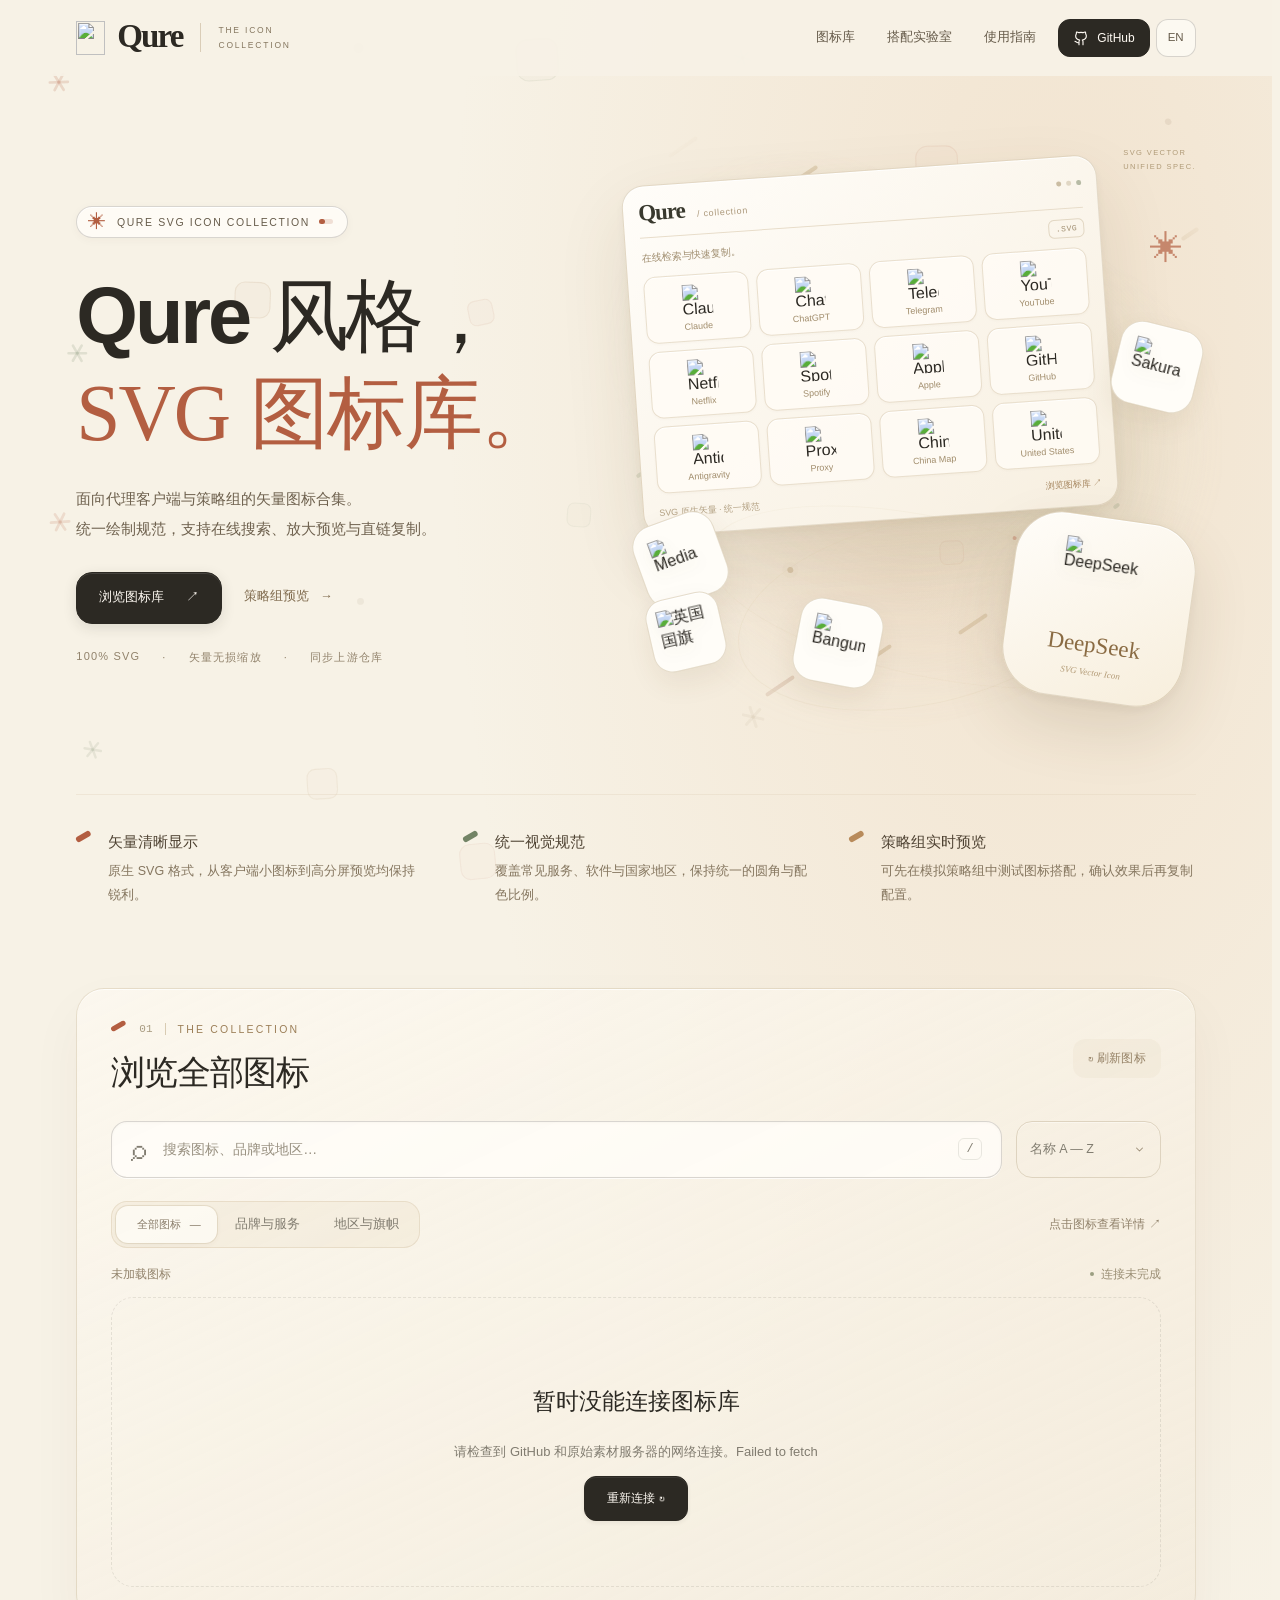
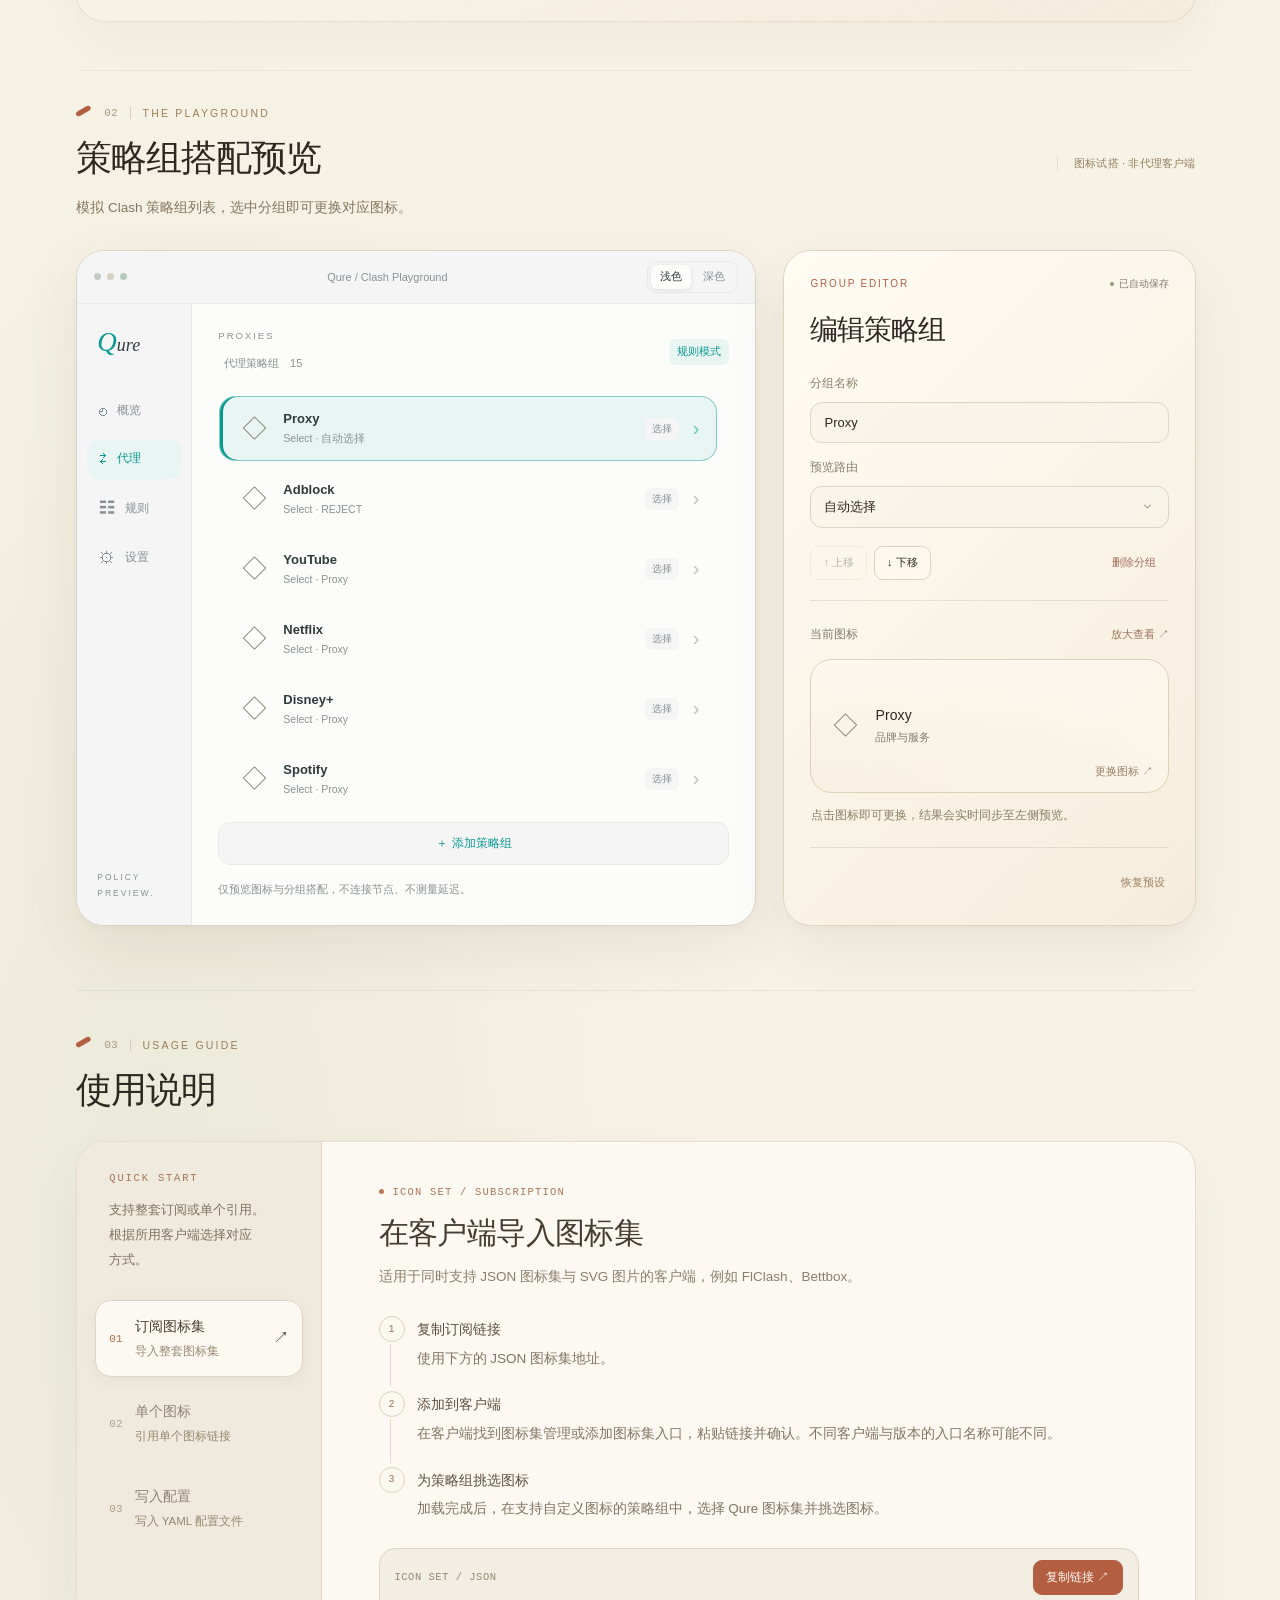
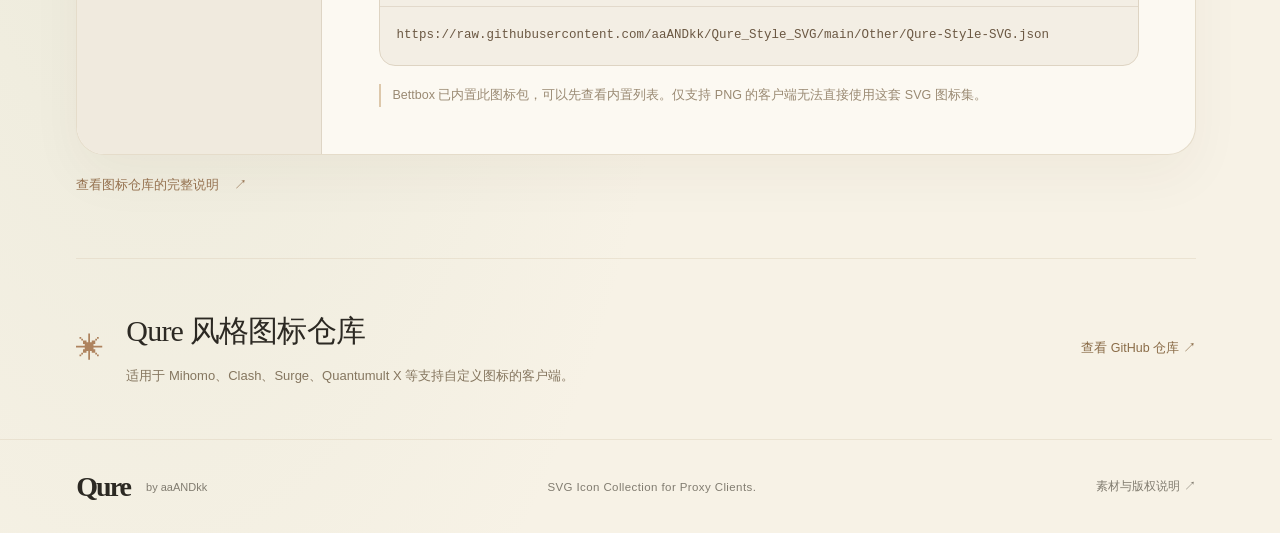
==== commit fc2ad5c8: "Add top-right visit counters and tighten site copy" ====
--- a/qure/index.html
+++ b/qure/index.html
@@ -3,67 +3,67 @@
 <head>
   <meta charset="utf-8"><meta name="viewport" content="width=device-width,initial-scale=1">
   <meta name="theme-color" content="#f7f2e6">
-  <meta name="description" content="Qure 风格 SVG 图标展示馆。搜索、预览和获取持续更新的矢量图标。" data-i18n-content="Qure 风格 SVG 图标展示馆。搜索、预览和获取持续更新的矢量图标。">
-  <title data-i18n="Qure — 小图标，大不同。">Qure — 小图标，大不同。</title>
+  <meta name="description" content="Qure 风格 SVG 图标在线预览与检索工具。" data-i18n-content="Qure 风格 SVG 图标在线预览与检索工具。">
+  <title data-i18n="Qure — SVG 图标库">Qure — SVG 图标库</title>
   <link rel="icon" href="https://raw.githubusercontent.com/aaANDkk/Qure_Style_SVG/main/icon/svg/common/Qure.svg" type="image/svg+xml">
-  <link rel="stylesheet" href="style.css"><link rel="stylesheet" href="interactions.css"><link rel="stylesheet" href="refinements.css"><link rel="stylesheet" href="preview.css"><link rel="stylesheet" href="guide.css"><link rel="stylesheet" href="i18n.css"><link rel="stylesheet" href="polish.css"><script src="i18n.js" defer></script><script src="app.js" defer></script><script src="playground.js" defer></script><script src="ui.js" defer></script><script src="refinements.js" defer></script><script src="hero-carousel.js" defer></script><script src="ambient.js" defer></script><script src="guide.js" defer></script>
+  <link rel="stylesheet" href="style.css"><link rel="stylesheet" href="interactions.css"><link rel="stylesheet" href="refinements.css"><link rel="stylesheet" href="preview.css"><link rel="stylesheet" href="guide.css"><link rel="stylesheet" href="i18n.css"><link rel="stylesheet" href="polish.css"><script src="i18n.js" defer></script><script src="app.js" defer></script><script src="playground.js" defer></script><script src="ui.js" defer></script><script src="refinements.js" defer></script><script src="hero-carousel.js" defer></script><script src="ambient.js" defer></script><script src="guide.js" defer></script><script src="visits.js" defer></script>
 </head>
 <body>
   <a class="skip-content" href="#collection" data-i18n="跳到图标库">跳到图标库</a>
-  <header class="topbar"><a class="brand" href="./" aria-label="Qure 首页" data-i18n-aria-label="Qure 首页"><img src="https://raw.githubusercontent.com/aaANDkk/Qure_Style_SVG/main/icon/svg/common/Qure.svg" width="32" height="32" alt=""><span class="brand-word">Qure</span><span class="brand-note">THE ICON<br>COLLECTION</span></a><div class="topbar-right"><nav aria-label="主导航" data-i18n-aria-label="主导航"><a class="nav-library" href="#collection" data-i18n="图标库">图标库</a><a class="nav-studio" href="#playground" data-i18n="搭配实验室">搭配实验室</a><a class="nav-guide" href="#usage" data-i18n="使用指南">使用指南</a></nav><div class="topbar-actions"><a class="nav-github" aria-label="访问 GitHub 图标仓库" href="https://github.com/aaANDkk/Qure_Style_SVG" target="_blank" rel="noopener noreferrer" data-i18n-aria-label="访问 GitHub 图标仓库"><svg viewBox="0 0 24 24" aria-hidden="true"><path d="M9 19c-4 1-4-2-6-2m12 5v-4a3.5 3.5 0 0 0-1-3c3-.4 6-1.5 6-6a4.6 4.6 0 0 0-1-3c.1-1 .1-2-.4-3 0 0-1.2-.4-3.6 1a13 13 0 0 0-6 0C6.6 2.6 5.4 3 5.4 3 5 4 4.9 5 5 6a4.6 4.6 0 0 0-1 3c0 4.5 3 5.6 6 6a3.5 3.5 0 0 0-1 3v4"/></svg><span>GitHub</span><span class="nav-arrow" aria-hidden="true">↗</span></a><button id="language-toggle" class="language-toggle" type="button" aria-label="Switch to English" lang="en">EN</button></div></div></header>
+  <header class="topbar"><a class="brand" href="./" aria-label="Qure 首页" data-i18n-aria-label="Qure 首页"><img src="https://raw.githubusercontent.com/aaANDkk/Qure_Style_SVG/main/icon/svg/common/Qure.svg" width="32" height="32" alt=""><span class="brand-word">Qure</span><span class="brand-note">THE ICON<br>COLLECTION</span></a><div class="topbar-right"><nav aria-label="主导航" data-i18n-aria-label="主导航"><a class="nav-library" href="#collection" data-i18n="图标库">图标库</a><a class="nav-studio" href="#playground" data-i18n="搭配实验室">搭配实验室</a><a class="nav-guide" href="#usage" data-i18n="使用指南">使用指南</a></nav><div class="topbar-actions"><div id="visit-badge" class="visit-badge" aria-label="Qure 站累计访问次数" title="Qure 站累计访问次数" data-i18n-aria-label="Qure 站累计访问次数" data-i18n-title="Qure 站累计访问次数"><svg class="visit-icon" viewBox="0 0 24 24" aria-hidden="true"><path d="M2 12s3.5-6 10-6 10 6 10 6-3.5 6-10 6-10-6-10-6Z"/><circle cx="12" cy="12" r="2.8"/></svg><span id="visit-count" class="visit-count">—</span><span class="visit-label" data-i18n="次访问">次访问</span></div><a class="nav-github" aria-label="访问 GitHub 图标仓库" href="https://github.com/aaANDkk/Qure_Style_SVG" target="_blank" rel="noopener noreferrer" data-i18n-aria-label="访问 GitHub 图标仓库"><svg viewBox="0 0 24 24" aria-hidden="true"><path d="M9 19c-4 1-4-2-6-2m12 5v-4a3.5 3.5 0 0 0-1-3c3-.4 6-1.5 6-6a4.6 4.6 0 0 0-1-3c.1-1 .1-2-.4-3 0 0-1.2-.4-3.6 1a13 13 0 0 0-6 0C6.6 2.6 5.4 3 5.4 3 5 4 4.9 5 5 6a4.6 4.6 0 0 0-1 3c0 4.5 3 5.6 6 6a3.5 3.5 0 0 0-1 3v4"/></svg><span>GitHub</span><span class="nav-arrow" aria-hidden="true">↗</span></a><button id="language-toggle" class="language-toggle" type="button" aria-label="Switch to English" lang="en">EN</button></div></div></header>
   <main>
     <section class="hero" aria-labelledby="hero-title">
-      <div class="hero-copy"><p class="eyebrow"><span class="spark">✳</span> A LITTLE DETAIL. A LOT OF CHARACTER.</p><h1 id="hero-title"><span class="title-line" data-i18n="小图标，">小图标，</span><span class="title-line"><em data-i18n="大不同。">大不同。</em></span></h1><p class="intro"><span data-i18n="为你的每一次连接，添一点个性。">为你的每一次连接，添一点个性。</span><br><span data-i18n="细腻、统一、始终清晰的 Qure 风格矢量图标。">细腻、统一、始终清晰的 Qure 风格矢量图标。</span></p><div class="hero-actions"><a class="explore" href="#collection"><span data-i18n="找到你的图标">找到你的图标</span> <span aria-hidden="true">↗</span></a><a class="hero-secondary" href="#playground"><span data-i18n="试试搭配实验室">试试搭配实验室</span> <span aria-hidden="true">→</span></a></div><div class="hero-meta"><span>100% SVG</span><span data-i18n="无限缩放">无限缩放</span><span data-i18n="持续更新">持续更新</span></div></div>
-      <div class="hero-art hero-product" aria-label="可交互的图标库预览" data-i18n-aria-label="可交互的图标库预览"><div id="hero-window-scene" class="hero-scene window-scene"><div class="showcase-orbit" aria-hidden="true"></div><span class="showcase-note">SMALL THINGS.<br>EXTRAORDINARY DETAILS.</span><div class="showcase-window"><div class="showcase-titlebar"><span class="showcase-wordmark">Qure<span>/ collection</span></span><span class="showcase-dots" aria-hidden="true"><i></i><i></i><i></i></span></div><div class="showcase-toolbar"><span data-i18n="为你的工作流，找到合适的表达。">为你的工作流，找到合适的表达。</span><span class="showcase-format">.SVG</span></div><div class="showcase-grid"><div class="showcase-tile"><img data-feature="Claude" alt="Claude" width="38" height="38"><span>Claude</span></div><div class="showcase-tile"><img data-feature="ChatGPT" alt="ChatGPT" width="38" height="38"><span>ChatGPT</span></div><div class="showcase-tile"><img data-feature="Telegram" alt="Telegram" width="38" height="38"><span>Telegram</span></div><div class="showcase-tile"><img data-feature="YouTube" alt="YouTube" width="38" height="38"><span>YouTube</span></div><div class="showcase-tile"><img data-feature="Netflix" alt="Netflix" width="38" height="38"><span>Netflix</span></div><div class="showcase-tile"><img data-feature="Spotify" alt="Spotify" width="38" height="38"><span>Spotify</span></div><div class="showcase-tile"><img data-feature="Apple" alt="Apple" width="38" height="38"><span>Apple</span></div><div class="showcase-tile"><img data-feature="GitHub" alt="GitHub" width="38" height="38"><span>GitHub</span></div><div class="showcase-tile"><img data-feature="Antigravity" alt="Antigravity" width="38" height="38"><span>Antigravity</span></div><div class="showcase-tile"><img data-feature="Proxy" alt="Proxy" width="38" height="38"><span>Proxy</span></div><div class="showcase-tile"><img data-feature="ChinaMap" alt="China Map" width="38" height="38"><span>China Map</span></div><div class="showcase-tile"><img data-feature="United_States" data-group="flag" alt="United States" width="38" height="38"><span>United States</span></div></div><div class="showcase-window-footer"><span data-i18n="精心绘制 · 统一风格">精心绘制 · 统一风格</span><a href="#collection" data-i18n="浏览图标库 ↗">浏览图标库 ↗</a></div></div></div><div id="hero-floating-scene" class="hero-scene floating-scene"><div class="orbit orbit-one"></div><div class="orbit orbit-two"></div><span class="art-note">MADE TO FIT.<br>DESIGNED TO STAND OUT.</span><div class="featured featured-main"><img data-feature="DeepSeek" id="showcase-selected-icon" alt="DeepSeek" width="110" height="110"><span id="showcase-selected-name">DeepSeek</span><small>Thoughtfully crafted.</small></div><div class="featured featured-a"><img data-feature="Media" alt="Media" width="68" height="68"></div><div class="featured featured-b"><img data-feature="Sakura" alt="Sakura" width="64" height="64"></div><div class="featured featured-c"><img data-feature="Bangumi" alt="Bangumi" width="72" height="72"></div><div class="featured featured-d"><img data-feature="United_Kingdom" data-group="flag" alt="英国国旗" width="60" height="60" data-i18n-alt="英国国旗"></div><span class="art-plus" aria-hidden="true">✧</span><span class="art-caption">A collection with character. <span>↗</span></span></div></div>
+      <div class="hero-copy"><p class="eyebrow"><span class="spark">✳</span> QURE SVG ICON COLLECTION</p><h1 id="hero-title"><span class="title-line" data-i18n="Qure 风格，">Qure 风格，</span><span class="title-line"><em data-i18n="SVG 图标库。">SVG 图标库。</em></span></h1><p class="intro"><span data-i18n="面向代理客户端与策略组的矢量图标合集。">面向代理客户端与策略组的矢量图标合集。</span><br><span data-i18n="统一绘制规范，支持在线搜索、放大预览与直链复制。">统一绘制规范，支持在线搜索、放大预览与直链复制。</span></p><div class="hero-actions"><a class="explore" href="#collection"><span data-i18n="浏览图标库">浏览图标库</span> <span aria-hidden="true">↗</span></a><a class="hero-secondary" href="#playground"><span data-i18n="策略组预览">策略组预览</span> <span aria-hidden="true">→</span></a></div><div class="hero-meta"><span>100% SVG</span><span data-i18n="矢量无损缩放">矢量无损缩放</span><span data-i18n="同步上游仓库">同步上游仓库</span></div></div>
+      <div class="hero-art hero-product" aria-label="可交互的图标库预览" data-i18n-aria-label="可交互的图标库预览"><div id="hero-window-scene" class="hero-scene window-scene"><div class="showcase-orbit" aria-hidden="true"></div><span class="showcase-note">SVG VECTOR<br>UNIFIED SPEC.</span><div class="showcase-window"><div class="showcase-titlebar"><span class="showcase-wordmark">Qure<span>/ collection</span></span><span class="showcase-dots" aria-hidden="true"><i></i><i></i><i></i></span></div><div class="showcase-toolbar"><span data-i18n="在线检索与快速复制。">在线检索与快速复制。</span><span class="showcase-format">.SVG</span></div><div class="showcase-grid"><div class="showcase-tile"><img data-feature="Claude" alt="Claude" width="38" height="38"><span>Claude</span></div><div class="showcase-tile"><img data-feature="ChatGPT" alt="ChatGPT" width="38" height="38"><span>ChatGPT</span></div><div class="showcase-tile"><img data-feature="Telegram" alt="Telegram" width="38" height="38"><span>Telegram</span></div><div class="showcase-tile"><img data-feature="YouTube" alt="YouTube" width="38" height="38"><span>YouTube</span></div><div class="showcase-tile"><img data-feature="Netflix" alt="Netflix" width="38" height="38"><span>Netflix</span></div><div class="showcase-tile"><img data-feature="Spotify" alt="Spotify" width="38" height="38"><span>Spotify</span></div><div class="showcase-tile"><img data-feature="Apple" alt="Apple" width="38" height="38"><span>Apple</span></div><div class="showcase-tile"><img data-feature="GitHub" alt="GitHub" width="38" height="38"><span>GitHub</span></div><div class="showcase-tile"><img data-feature="Antigravity" alt="Antigravity" width="38" height="38"><span>Antigravity</span></div><div class="showcase-tile"><img data-feature="Proxy" alt="Proxy" width="38" height="38"><span>Proxy</span></div><div class="showcase-tile"><img data-feature="ChinaMap" alt="China Map" width="38" height="38"><span>China Map</span></div><div class="showcase-tile"><img data-feature="United_States" data-group="flag" alt="United States" width="38" height="38"><span>United States</span></div></div><div class="showcase-window-footer"><span data-i18n="SVG 原生矢量 · 统一规范">SVG 原生矢量 · 统一规范</span><a href="#collection" data-i18n="浏览图标库 ↗">浏览图标库 ↗</a></div></div></div><div id="hero-floating-scene" class="hero-scene floating-scene"><div class="orbit orbit-one"></div><div class="orbit orbit-two"></div><span class="art-note">VECTOR ICONS.<br>BUILT FOR CLIENTS.</span><div class="featured featured-main"><img data-feature="DeepSeek" id="showcase-selected-icon" alt="DeepSeek" width="110" height="110"><span id="showcase-selected-name">DeepSeek</span><small>SVG Vector Icon</small></div><div class="featured featured-a"><img data-feature="Media" alt="Media" width="68" height="68"></div><div class="featured featured-b"><img data-feature="Sakura" alt="Sakura" width="64" height="64"></div><div class="featured featured-c"><img data-feature="Bangumi" alt="Bangumi" width="72" height="72"></div><div class="featured featured-d"><img data-feature="United_Kingdom" data-group="flag" alt="英国国旗" width="60" height="60" data-i18n-alt="英国国旗"></div><span class="art-plus" aria-hidden="true">✳</span><span class="art-caption">Qure Style SVG <span>↗</span></span></div></div>
     </section>
-    <div class="feature-strip" aria-label="图标集特点" data-i18n-aria-label="图标集特点"><div><span class="feature-number">01 /</span><div><strong data-i18n="清晰，不止一种尺寸。">清晰，不止一种尺寸。</strong><p data-i18n="原生 SVG，从小图标到大屏预览。">原生 SVG，从小图标到大屏预览。</p></div></div><div><span class="feature-number">02 /</span><div><strong data-i18n="统一，但各有性格。">统一，但各有性格。</strong><p data-i18n="品牌、服务与地区，一套设计语言。">品牌、服务与地区，一套设计语言。</p></div></div><div><span class="feature-number">03 /</span><div><strong data-i18n="先试搭，再带走。">先试搭，再带走。</strong><p data-i18n="放进策略组，看见实际搭配效果。">放进策略组，看见实际搭配效果。</p></div></div></div>
+    <div class="feature-strip" aria-label="图标集特点" data-i18n-aria-label="图标集特点"><div><span class="feature-number">01 /</span><div><strong data-i18n="矢量清晰显示">矢量清晰显示</strong><p data-i18n="原生 SVG 格式，从客户端小图标到高分屏预览均保持锐利。">原生 SVG 格式，从客户端小图标到高分屏预览均保持锐利。</p></div></div><div><span class="feature-number">02 /</span><div><strong data-i18n="统一视觉规范">统一视觉规范</strong><p data-i18n="覆盖常见服务、软件与国家地区，保持统一的圆角与配色比例。">覆盖常见服务、软件与国家地区，保持统一的圆角与配色比例。</p></div></div><div><span class="feature-number">03 /</span><div><strong data-i18n="策略组实时预览">策略组实时预览</strong><p data-i18n="可先在模拟策略组中测试图标搭配，确认效果后再复制配置。">可先在模拟策略组中测试图标搭配，确认效果后再复制配置。</p></div></div></div>
     <section id="collection" class="collection" aria-labelledby="collection-title">
-      <div class="section-heading"><div><p class="eyebrow"><span class="section-index">01</span> THE COLLECTION</p><h2 id="collection-title" data-i18n="每一枚，都有自己的性格。">每一枚，都有自己的性格。</h2></div><button id="refresh" class="quiet-button" type="button"><span aria-hidden="true">↻</span> <span data-i18n="刷新图标">刷新图标</span></button></div>
+      <div class="section-heading"><div><p class="eyebrow"><span class="section-index">01</span> THE COLLECTION</p><h2 id="collection-title" data-i18n="浏览全部图标">浏览全部图标</h2></div><button id="refresh" class="quiet-button" type="button"><span aria-hidden="true">↻</span> <span data-i18n="刷新图标">刷新图标</span></button></div>
       <div class="search-row"><label class="search-box"><span aria-hidden="true">⌕</span><input id="search" type="search" placeholder="搜索图标、品牌或地区…" autocomplete="off" aria-label="搜索图标" data-i18n-aria-label="搜索图标" data-i18n-placeholder="搜索图标、品牌或地区…"><kbd>/</kbd></label><label class="sort-label"><span class="sr-only" data-i18n="排序方式">排序方式</span><select id="sort"><option value="az" data-i18n="名称 A — Z">名称 A — Z</option><option value="za" data-i18n="名称 Z — A">名称 Z — A</option></select></label></div>
-      <div class="filter-row"><div class="tabs" role="group" aria-label="图标分类" data-i18n-aria-label="图标分类"><button data-category="all" class="active" aria-pressed="true"><span data-i18n="全部图标">全部图标</span> <span id="all-count">—</span></button><button data-category="common" aria-pressed="false" data-i18n="品牌与服务">品牌与服务</button><button data-category="flag" aria-pressed="false" data-i18n="地区与旗帜">地区与旗帜</button></div><span class="grid-hint" data-i18n="点击图标，查看细节 ↗">点击图标，查看细节 ↗</span></div>
+      <div class="filter-row"><div class="tabs" role="group" aria-label="图标分类" data-i18n-aria-label="图标分类"><button data-category="all" class="active" aria-pressed="true"><span data-i18n="全部图标">全部图标</span> <span id="all-count">—</span></button><button data-category="common" aria-pressed="false" data-i18n="品牌与服务">品牌与服务</button><button data-category="flag" aria-pressed="false" data-i18n="地区与旗帜">地区与旗帜</button></div><span class="grid-hint" data-i18n="点击图标查看详情 ↗">点击图标查看详情 ↗</span></div>
       <div class="status-row"><p id="status" role="status" aria-live="polite" data-i18n="正在连接图标库…">正在连接图标库…</p><span class="live"><i></i><span id="sync-label" data-i18n="在线图标库">在线图标库</span></span></div>
       <div id="error" class="error-panel" hidden><h3 data-i18n="暂时没能连接图标库">暂时没能连接图标库</h3><p id="error-message"></p><button id="retry" class="primary" data-i18n="重新连接 ↻">重新连接 ↻</button></div>
       <div id="grid" class="icon-grid" aria-label="图标列表" aria-busy="true" data-i18n-aria-label="图标列表"></div>
       <div id="empty" class="empty" hidden><span aria-hidden="true">⌕</span><h3 data-i18n="还没有找到这枚图标">还没有找到这枚图标</h3><p data-i18n="试试其他名称，或切换分类。">试试其他名称，或切换分类。</p><button id="reset" class="quiet-button" data-i18n="清除筛选">清除筛选</button></div>
-      <button id="more" class="more" hidden><span data-i18n="再发现一些">再发现一些</span> <span aria-hidden="true">↓</span></button>
+      <button id="more" class="more" hidden><span data-i18n="加载更多">加载更多</span> <span aria-hidden="true">↓</span></button>
     </section>
     <section id="playground" class="playground" aria-labelledby="playground-title">
-      <div class="section-heading"><div><p class="eyebrow"><span class="section-index">02</span> THE PLAYGROUND</p><h2 id="playground-title" data-i18n="放进你的日常，才是好搭配。">放进你的日常，才是好搭配。</h2><p class="studio-intro" data-i18n="像在 Clash 里一样，搭出自己的策略组。点选一行，再挑一枚图标。">像在 Clash 里一样，搭出自己的策略组。点选一行，再挑一枚图标。</p></div><span class="studio-label" data-i18n="图标试搭 · 非代理客户端">图标试搭 · 非代理客户端</span></div>
+      <div class="section-heading"><div><p class="eyebrow"><span class="section-index">02</span> THE PLAYGROUND</p><h2 id="playground-title" data-i18n="策略组搭配预览">策略组搭配预览</h2><p class="studio-intro" data-i18n="模拟 Clash 策略组列表，选中分组即可更换对应图标。">模拟 Clash 策略组列表，选中分组即可更换对应图标。</p></div><span class="studio-label" data-i18n="图标试搭 · 非代理客户端">图标试搭 · 非代理客户端</span></div>
       <div class="studio-layout">
         <div id="clash-window" class="clash-window" data-theme="light">
           <div class="clash-titlebar"><div class="window-dots" aria-hidden="true"><i></i><i></i><i></i></div><span>Qure / Clash Playground</span><div class="theme-switch" role="group" aria-label="策略组预览主题" data-i18n-aria-label="策略组预览主题"><button id="studio-light" aria-pressed="true" title="浅色预览" data-i18n-title="浅色预览" data-i18n="浅色">浅色</button><button id="studio-dark" aria-pressed="false" title="深色预览" data-i18n-title="深色预览" data-i18n="深色">深色</button></div></div>
-          <div class="clash-body"><aside class="clash-sidebar" aria-label="预览界面侧栏" data-i18n-aria-label="预览界面侧栏"><span class="clash-app-logo">Q<span>ure</span></span><span class="sidebar-item">◴ <span data-i18n="概览">概览</span></span><span class="sidebar-item selected">⇄ <span data-i18n="代理">代理</span></span><span class="sidebar-item">☷ <span data-i18n="规则">规则</span></span><span class="sidebar-item">⚙ <span data-i18n="设置">设置</span></span><span class="sidebar-bottom">DESIGN<br>YOUR FLOW.</span></aside><div class="clash-main"><div class="clash-heading"><div><p>PROXIES</p><h3><span data-i18n="代理策略组">代理策略组</span> <span id="group-count"></span></h3></div><span class="mock-mode" data-i18n="规则模式">规则模式</span></div><div id="group-list" class="group-list" aria-label="可编辑的策略组" data-i18n-aria-label="可编辑的策略组"></div><button id="add-group" class="add-group" data-i18n="＋ 添加策略组">＋ 添加策略组</button><p class="clash-disclaimer" data-i18n="仅预览图标与分组搭配，不连接节点、不测量延迟。">仅预览图标与分组搭配，不连接节点、不测量延迟。</p></div></div>
+          <div class="clash-body"><aside class="clash-sidebar" aria-label="预览界面侧栏" data-i18n-aria-label="预览界面侧栏"><span class="clash-app-logo">Q<span>ure</span></span><span class="sidebar-item">◴ <span data-i18n="概览">概览</span></span><span class="sidebar-item selected">⇄ <span data-i18n="代理">代理</span></span><span class="sidebar-item">☷ <span data-i18n="规则">规则</span></span><span class="sidebar-item">⚙ <span data-i18n="设置">设置</span></span><span class="sidebar-bottom">POLICY<br>PREVIEW.</span></aside><div class="clash-main"><div class="clash-heading"><div><p>PROXIES</p><h3><span data-i18n="代理策略组">代理策略组</span> <span id="group-count"></span></h3></div><span class="mock-mode" data-i18n="规则模式">规则模式</span></div><div id="group-list" class="group-list" aria-label="可编辑的策略组" data-i18n-aria-label="可编辑的策略组"></div><button id="add-group" class="add-group" data-i18n="＋ 添加策略组">＋ 添加策略组</button><p class="clash-disclaimer" data-i18n="仅预览图标与分组搭配，不连接节点、不测量延迟。">仅预览图标与分组搭配，不连接节点、不测量延迟。</p></div></div>
         </div>
-        <aside class="studio-editor" aria-labelledby="editor-title"><div class="editor-heading"><span class="eyebrow">MAKE IT YOURS</span><span id="studio-save-state" role="status" data-i18n="自动保存到本机">自动保存到本机</span></div><h3 id="editor-title" data-i18n="编辑策略组">编辑策略组</h3><div id="editor-fields"><label class="studio-field"><span data-i18n="分组名称">分组名称</span><input id="group-name" maxlength="48" autocomplete="off" placeholder="例如 YouTube" data-i18n-placeholder="例如 YouTube"></label><label class="studio-field"><span data-i18n="预览路由">预览路由</span><select id="group-route"><option value="Proxy">Proxy</option><option value="自动选择" data-i18n="自动选择">自动选择</option><option value="DIRECT">DIRECT</option><option value="REJECT">REJECT</option><option value="香港节点" data-i18n="香港节点">香港节点</option><option value="日本节点" data-i18n="日本节点">日本节点</option><option value="新加坡节点" data-i18n="新加坡节点">新加坡节点</option><option value="美国节点" data-i18n="美国节点">美国节点</option></select></label><div class="group-tools"><button id="group-up" title="上移策略组" data-i18n-title="上移策略组" data-i18n="↑ 上移">↑ 上移</button><button id="group-down" title="下移策略组" data-i18n-title="下移策略组" data-i18n="↓ 下移">↓ 下移</button><button id="remove-group" class="danger" data-i18n="删除分组">删除分组</button></div><div class="editor-icon-label"><span data-i18n="当前图标">当前图标</span><button id="inspect-group-icon" data-i18n="放大查看 ↗">放大查看 ↗</button></div><button id="chosen-icon" class="chosen-icon" type="button" aria-label="更换当前策略组图标" data-i18n-aria-label="更换当前策略组图标"></button><p class="editor-tip" data-i18n="点击图标更换搭配。每一次选择，都会同步到左侧预览。">点击图标更换搭配。每一次选择，都会同步到左侧预览。</p></div><div id="editor-empty" hidden><p data-i18n="从空白开始，搭出自己的策略组。">从空白开始，搭出自己的策略组。</p><button id="add-first" class="primary" data-i18n="＋ 添加第一组">＋ 添加第一组</button></div><div class="studio-actions"><button id="reset-design" data-i18n="恢复预设">恢复预设</button></div></aside>
+        <aside class="studio-editor" aria-labelledby="editor-title"><div class="editor-heading"><span class="eyebrow">GROUP EDITOR</span><span id="studio-save-state" role="status" data-i18n="自动保存到本机">自动保存到本机</span></div><h3 id="editor-title" data-i18n="编辑策略组">编辑策略组</h3><div id="editor-fields"><label class="studio-field"><span data-i18n="分组名称">分组名称</span><input id="group-name" maxlength="48" autocomplete="off" placeholder="例如 YouTube" data-i18n-placeholder="例如 YouTube"></label><label class="studio-field"><span data-i18n="预览路由">预览路由</span><select id="group-route"><option value="Proxy">Proxy</option><option value="自动选择" data-i18n="自动选择">自动选择</option><option value="DIRECT">DIRECT</option><option value="REJECT">REJECT</option><option value="香港节点" data-i18n="香港节点">香港节点</option><option value="日本节点" data-i18n="日本节点">日本节点</option><option value="新加坡节点" data-i18n="新加坡节点">新加坡节点</option><option value="美国节点" data-i18n="美国节点">美国节点</option></select></label><div class="group-tools"><button id="group-up" title="上移策略组" data-i18n-title="上移策略组" data-i18n="↑ 上移">↑ 上移</button><button id="group-down" title="下移策略组" data-i18n-title="下移策略组" data-i18n="↓ 下移">↓ 下移</button><button id="remove-group" class="danger" data-i18n="删除分组">删除分组</button></div><div class="editor-icon-label"><span data-i18n="当前图标">当前图标</span><button id="inspect-group-icon" data-i18n="放大查看 ↗">放大查看 ↗</button></div><button id="chosen-icon" class="chosen-icon" type="button" aria-label="更换当前策略组图标" data-i18n-aria-label="更换当前策略组图标"></button><p class="editor-tip" data-i18n="点击图标即可更换，结果会实时同步至左侧预览。">点击图标即可更换，结果会实时同步至左侧预览。</p></div><div id="editor-empty" hidden><p data-i18n="当前暂无策略组，可点击下方按钮新建。">当前暂无策略组，可点击下方按钮新建。</p><button id="add-first" class="primary" data-i18n="＋ 添加第一组">＋ 添加第一组</button></div><div class="studio-actions"><button id="reset-design" data-i18n="恢复预设">恢复预设</button></div></aside>
       </div>
     </section>
-    <dialog id="icon-dialog" class="icon-dialog" aria-labelledby="icon-dialog-title"><div class="dialog-topline"><span class="eyebrow">CURATE YOUR DETAILS</span><button id="close-icon-dialog" class="round-button" aria-label="关闭图标选择" data-i18n-aria-label="关闭图标选择"><svg viewBox="0 0 24 24" aria-hidden="true"><path d="m6 6 12 12M6 18 18 6"/></svg></button></div><div class="icon-dialog-heading"><h2 id="icon-dialog-title" data-i18n="挑选一枚图标">挑选一枚图标</h2><p id="icon-dialog-description" data-i18n="让每个策略组，都有自己的性格。">让每个策略组，都有自己的性格。</p></div><div class="picker-search"><input id="picker-search" type="search" placeholder="搜索品牌、地区、图标…" aria-label="搜索搭配图标" data-i18n-aria-label="搜索搭配图标" data-i18n-placeholder="搜索品牌、地区、图标…"><select id="picker-category" aria-label="筛选搭配图标分类" data-i18n-aria-label="筛选搭配图标分类"><option value="all" data-i18n="全部">全部</option><option value="common" data-i18n="服务">服务</option><option value="flag" data-i18n="地区">地区</option></select></div><div id="icon-picker" class="icon-picker" aria-label="选择策略组图标" data-i18n-aria-label="选择策略组图标"></div><div class="picker-pagination"><button id="picker-prev" aria-label="上一页图标" data-i18n-aria-label="上一页图标">←</button><span id="picker-status" role="status"></span><button id="picker-next" aria-label="下一页图标" data-i18n-aria-label="下一页图标">→</button></div><div class="icon-dialog-footer"><div id="pending-icon" class="pending-icon"><span data-i18n="选择一枚图标">选择一枚图标</span></div><button id="apply-icon" class="primary"><span data-i18n="应用到策略组">应用到策略组</span> <span aria-hidden="true">↗</span></button></div></dialog>
-    <dialog id="studio-confirm" aria-labelledby="studio-confirm-title"><div class="dialog-scroll"><div class="confirm-symbol" aria-hidden="true">↺</div><span class="eyebrow">A FRESH START</span><h2 id="studio-confirm-title" data-i18n="恢复预设搭配？">恢复预设搭配？</h2><p data-i18n="当前分组、名称和图标搭配会恢复为预设，此操作无法撤销。">当前分组、名称和图标搭配会恢复为预设，此操作无法撤销。</p><div class="confirm-actions"><button id="cancel-reset" class="quiet-button" data-i18n="取消">取消</button><button id="confirm-reset" class="primary" data-i18n="恢复预设">恢复预设</button></div></div></dialog>
+    <dialog id="icon-dialog" class="icon-dialog" aria-labelledby="icon-dialog-title"><div class="dialog-topline"><span class="eyebrow">SELECT ICON</span><button id="close-icon-dialog" class="round-button" aria-label="关闭图标选择" data-i18n-aria-label="关闭图标选择"><svg viewBox="0 0 24 24" aria-hidden="true"><path d="m6 6 12 12M6 18 18 6"/></svg></button></div><div class="icon-dialog-heading"><h2 id="icon-dialog-title" data-i18n="选择图标">选择图标</h2><p id="icon-dialog-description" data-i18n="为当前策略组指定图标。">为当前策略组指定图标。</p></div><div class="picker-search"><input id="picker-search" type="search" placeholder="搜索品牌、地区、图标…" aria-label="搜索搭配图标" data-i18n-aria-label="搜索搭配图标" data-i18n-placeholder="搜索品牌、地区、图标…"><select id="picker-category" aria-label="筛选搭配图标分类" data-i18n-aria-label="筛选搭配图标分类"><option value="all" data-i18n="全部">全部</option><option value="common" data-i18n="服务">服务</option><option value="flag" data-i18n="地区">地区</option></select></div><div id="icon-picker" class="icon-picker" aria-label="选择策略组图标" data-i18n-aria-label="选择策略组图标"></div><div class="picker-pagination"><button id="picker-prev" aria-label="上一页图标" data-i18n-aria-label="上一页图标">←</button><span id="picker-status" role="status"></span><button id="picker-next" aria-label="下一页图标" data-i18n-aria-label="下一页图标">→</button></div><div class="icon-dialog-footer"><div id="pending-icon" class="pending-icon"><span data-i18n="选择图标">选择图标</span></div><button id="apply-icon" class="primary"><span data-i18n="应用到策略组">应用到策略组</span> <span aria-hidden="true">↗</span></button></div></dialog>
+    <dialog id="studio-confirm" aria-labelledby="studio-confirm-title"><div class="dialog-scroll"><div class="confirm-symbol" aria-hidden="true">↺</div><span class="eyebrow">RESET</span><h2 id="studio-confirm-title" data-i18n="恢复预设搭配？">恢复预设搭配？</h2><p data-i18n="当前分组、名称和图标搭配会恢复为预设，此操作无法撤销。">当前分组、名称和图标搭配会恢复为预设，此操作无法撤销。</p><div class="confirm-actions"><button id="cancel-reset" class="quiet-button" data-i18n="取消">取消</button><button id="confirm-reset" class="primary" data-i18n="恢复预设">恢复预设</button></div></div></dialog>
     <section id="usage" class="usage-guide" aria-labelledby="usage-title">
-      <div class="section-heading"><div><p class="eyebrow"><span class="section-index">03</span> THE FIELD GUIDE</p><h2 id="usage-title" data-i18n="选好了，接下来这样用。">选好了，接下来这样用。</h2></div></div>
+      <div class="section-heading"><div><p class="eyebrow"><span class="section-index">03</span> USAGE GUIDE</p><h2 id="usage-title" data-i18n="使用说明">使用说明</h2></div></div>
       <div class="guide-layout">
-        <aside class="guide-intro"><span class="guide-index-label">QUICK START</span><p><span data-i18n="一整套图标，或一枚心仪的设计。">一整套图标，或一枚心仪的设计。</span><br><span data-i18n="选一种方式，把细节带进你的日常。">选一种方式，把细节带进你的日常。</span></p>
+        <aside class="guide-intro"><span class="guide-index-label">QUICK START</span><p><span data-i18n="支持整套订阅或单个引用。">支持整套订阅或单个引用。</span><br><span data-i18n="根据所用客户端选择对应方式。">根据所用客户端选择对应方式。</span></p>
           <div class="guide-nav" role="tablist" aria-label="选择使用方式" data-i18n-aria-label="选择使用方式">
-            <button id="guide-tab-pack" role="tab" aria-selected="true" aria-controls="guide-pack"><span>01</span><span><strong data-i18n="订阅图标集">订阅图标集</strong><small data-i18n="一次添加，随时挑选">一次添加，随时挑选</small></span><span aria-hidden="true">↗</span></button>
-            <button id="guide-tab-single" role="tab" aria-selected="false" aria-controls="guide-single" tabindex="-1"><span>02</span><span><strong data-i18n="单个图标">单个图标</strong><small data-i18n="只带走喜欢的那枚">只带走喜欢的那枚</small></span><span aria-hidden="true">↗</span></button>
-            <button id="guide-tab-config" role="tab" aria-selected="false" aria-controls="guide-config" tabindex="-1"><span>03</span><span><strong data-i18n="写入配置">写入配置</strong><small data-i18n="给策略组添一点个性">给策略组添一点个性</small></span><span aria-hidden="true">↗</span></button>
+            <button id="guide-tab-pack" role="tab" aria-selected="true" aria-controls="guide-pack"><span>01</span><span><strong data-i18n="订阅图标集">订阅图标集</strong><small data-i18n="导入整套图标集">导入整套图标集</small></span><span aria-hidden="true">↗</span></button>
+            <button id="guide-tab-single" role="tab" aria-selected="false" aria-controls="guide-single" tabindex="-1"><span>02</span><span><strong data-i18n="单个图标">单个图标</strong><small data-i18n="引用单个图标链接">引用单个图标链接</small></span><span aria-hidden="true">↗</span></button>
+            <button id="guide-tab-config" role="tab" aria-selected="false" aria-controls="guide-config" tabindex="-1"><span>03</span><span><strong data-i18n="写入配置">写入配置</strong><small data-i18n="写入 YAML 配置文件">写入 YAML 配置文件</small></span><span aria-hidden="true">↗</span></button>
           </div>
         </aside>
         <div class="guide-paper">
           <div id="guide-pack" class="guide-panel" role="tabpanel" aria-labelledby="guide-tab-pack" tabindex="0">
-            <span class="guide-kicker">A COLLECTION, READY TO GO</span><h3 data-i18n="把整套图标，放进客户端。">把整套图标，放进客户端。</h3><p data-i18n="适用于同时支持 JSON 图标集与 SVG 图片的客户端，例如 FlClash、Bettbox。">适用于同时支持 JSON 图标集与 SVG 图片的客户端，例如 FlClash、Bettbox。</p>
+            <span class="guide-kicker">ICON SET / SUBSCRIPTION</span><h3 data-i18n="在客户端导入图标集">在客户端导入图标集</h3><p data-i18n="适用于同时支持 JSON 图标集与 SVG 图片的客户端，例如 FlClash、Bettbox。">适用于同时支持 JSON 图标集与 SVG 图片的客户端，例如 FlClash、Bettbox。</p>
             <ol class="guide-steps"><li><span><strong data-i18n="复制订阅链接">复制订阅链接</strong><span data-i18n="使用下方的 JSON 图标集地址。">使用下方的 JSON 图标集地址。</span></span></li><li><span><strong data-i18n="添加到客户端">添加到客户端</strong><span data-i18n="在客户端找到图标集管理或添加图标集入口，粘贴链接并确认。不同客户端与版本的入口名称可能不同。">在客户端找到图标集管理或添加图标集入口，粘贴链接并确认。不同客户端与版本的入口名称可能不同。</span></span></li><li><span><strong data-i18n="为策略组挑选图标">为策略组挑选图标</strong><span data-i18n="加载完成后，在支持自定义图标的策略组中，选择 Qure 图标集并挑选图标。">加载完成后，在支持自定义图标的策略组中，选择 Qure 图标集并挑选图标。</span></span></li></ol>
             <div class="guide-snippet"><div class="guide-snippet-head"><span>ICON SET / JSON</span><button class="guide-copy" data-guide-copy="guide-json-url" aria-label="复制图标集订阅链接" data-i18n-aria-label="复制图标集订阅链接" data-i18n="复制链接 ↗">复制链接 ↗</button></div><pre><code id="guide-json-url">https://raw.githubusercontent.com/aaANDkk/Qure_Style_SVG/main/Other/Qure-Style-SVG.json</code></pre></div>
             <p class="guide-note" data-i18n="Bettbox 已内置此图标包，可以先查看内置列表。仅支持 PNG 的客户端无法直接使用这套 SVG 图标集。">Bettbox 已内置此图标包，可以先查看内置列表。仅支持 PNG 的客户端无法直接使用这套 SVG 图标集。</p>
           </div>
           <div id="guide-single" class="guide-panel" role="tabpanel" aria-labelledby="guide-tab-single" tabindex="0" hidden>
-            <span class="guide-kicker">ONE SMALL DETAIL</span><h3 data-i18n="喜欢哪一枚，就带走哪一枚。">喜欢哪一枚，就带走哪一枚。</h3><p data-i18n="不必导入整套图标。支持 SVG 图片链接的客户端，可以直接使用单个图标。">不必导入整套图标。支持 SVG 图片链接的客户端，可以直接使用单个图标。</p>
-            <ol class="guide-steps"><li><span><strong data-i18n="找到喜欢的图标">找到喜欢的图标</strong><span data-i18n="在上方图标库搜索名称，点击图标打开预览。">在上方图标库搜索名称，点击图标打开预览。</span></span></li><li><span><strong data-i18n="粘贴图标链接">粘贴图标链接</strong><span data-i18n="点击“复制图标链接”，粘贴到客户端的自定义图标地址中。">点击“复制图标链接”，粘贴到客户端的自定义图标地址中。</span></span></li><li><span><strong data-i18n="也可以下载原图">也可以下载原图</strong><span data-i18n="需要本地文件时，点击“下载 SVG”；需要嵌入网页时，可使用“复制 SVG 源码”。">需要本地文件时，点击“下载 SVG”；需要嵌入网页时，可使用“复制 SVG 源码”。</span></span></li></ol>
+            <span class="guide-kicker">SINGLE ICON / URL</span><h3 data-i18n="直接使用单个图标">直接使用单个图标</h3><p data-i18n="不必导入整套图标。支持 SVG 图片链接的客户端，可以直接使用单个图标。">不必导入整套图标。支持 SVG 图片链接的客户端，可以直接使用单个图标。</p>
+            <ol class="guide-steps"><li><span><strong data-i18n="搜索目标图标">搜索目标图标</strong><span data-i18n="在上方图标库搜索名称，点击图标打开预览。">在上方图标库搜索名称，点击图标打开预览。</span></span></li><li><span><strong data-i18n="粘贴图标链接">粘贴图标链接</strong><span data-i18n="点击“复制图标链接”，粘贴到客户端的自定义图标地址中。">点击“复制图标链接”，粘贴到客户端的自定义图标地址中。</span></span></li><li><span><strong data-i18n="也可以下载原图">也可以下载原图</strong><span data-i18n="需要本地文件时，点击“下载 SVG”；需要嵌入网页时，可使用“复制 SVG 源码”。">需要本地文件时，点击“下载 SVG”；需要嵌入网页时，可使用“复制 SVG 源码”。</span></span></li></ol>
             <div class="guide-snippet"><div class="guide-snippet-head"><span>EXAMPLE / ChatGPT.svg</span><button class="guide-copy" data-guide-copy="guide-icon-url" aria-label="复制 ChatGPT 图标链接" data-i18n-aria-label="复制 ChatGPT 图标链接" data-i18n="复制链接 ↗">复制链接 ↗</button></div><pre><code id="guide-icon-url">https://raw.githubusercontent.com/aaANDkk/Qure_Style_SVG/main/icon/svg/common/ChatGPT.svg</code></pre></div>
             <p class="guide-note" data-i18n="文件名区分大小写。品牌与服务位于 common 目录，地区与旗帜位于 flag 目录；直接从预览复制链接更方便。">文件名区分大小写。品牌与服务位于 common 目录，地区与旗帜位于 flag 目录；直接从预览复制链接更方便。</p>
           </div>
           <div id="guide-config" class="guide-panel" role="tabpanel" aria-labelledby="guide-tab-config" tabindex="0" hidden>
-            <span class="guide-kicker">MAKE IT PART OF YOUR FLOW</span><h3 data-i18n="为策略组，写上一枚图标。">为策略组，写上一枚图标。</h3><p data-i18n="在 Mihomo / Clash 配置的目标策略组中，添加 icon 字段。显示效果取决于客户端是否支持该字段与 SVG。">在 Mihomo / Clash 配置的目标策略组中，添加 icon 字段。显示效果取决于客户端是否支持该字段与 SVG。</p>
+            <span class="guide-kicker">YAML / CONFIG</span><h3 data-i18n="在配置文件中指定图标">在配置文件中指定图标</h3><p data-i18n="在 Mihomo / Clash 配置的目标策略组中，添加 icon 字段。显示效果取决于客户端是否支持该字段与 SVG。">在 Mihomo / Clash 配置的目标策略组中，添加 icon 字段。显示效果取决于客户端是否支持该字段与 SVG。</p>
             <ol class="guide-steps"><li><span><strong data-i18n="复制配置片段">复制配置片段</strong><span data-i18n="打开图标预览，点击“复制配置片段”。">打开图标预览，点击“复制配置片段”。</span></span></li><li><span><strong data-i18n="放入目标策略组">放入目标策略组</strong><span data-i18n="将 icon 字段放进目标策略组中，与 name、type 等字段保持相同缩进；已有 icon 时替换原值。">将 icon 字段放进目标策略组中，与 name、type 等字段保持相同缩进；已有 icon 时替换原值。</span></span></li><li><span><strong data-i18n="保存并查看效果">保存并查看效果</strong><span data-i18n="保存并重新加载配置，在支持的客户端中查看效果。">保存并重新加载配置，在支持的客户端中查看效果。</span></span></li></ol>
             <div class="guide-snippet"><div class="guide-snippet-head"><span>POLICY GROUP / YAML</span><button class="guide-copy" data-guide-copy="guide-config-code" aria-label="复制 icon 配置片段" data-i18n-aria-label="复制 icon 配置片段" data-i18n="复制片段 ↗">复制片段 ↗</button></div><pre><code id="guide-config-code">icon: "https://raw.githubusercontent.com/aaANDkk/Qure_Style_SVG/main/icon/svg/flag/Japan.svg"</code></pre></div>
             <p class="guide-note" data-i18n="搭配实验室用于预览图标效果，修改会自动保存在当前浏览器。要在客户端使用图标，请复制图标链接或配置片段。">搭配实验室用于预览图标效果，修改会自动保存在当前浏览器。要在客户端使用图标，请复制图标链接或配置片段。</p>
@@ -73,15 +73,15 @@
       </div>
       <a class="guide-source" href="https://github.com/aaANDkk/Qure_Style_SVG#readme" target="_blank" rel="noopener noreferrer"><span data-i18n="查看图标仓库的完整说明">查看图标仓库的完整说明</span> <span aria-hidden="true">↗</span></a>
     </section>
-    <section class="closing"><span class="spark" aria-hidden="true">✳</span><div><h2 data-i18n="好设计，藏在细节里。">好设计，藏在细节里。</h2><p data-i18n="为 Mihomo、Clash、Surge、Quantumult X，以及你的下一个灵感而作。">为 Mihomo、Clash、Surge、Quantumult X，以及你的下一个灵感而作。</p></div><a href="https://github.com/aaANDkk/Qure_Style_SVG" target="_blank" rel="noopener noreferrer" data-i18n="探索这个项目 ↗">探索这个项目 ↗</a></section>
+    <section class="closing"><span class="spark" aria-hidden="true">✳</span><div><h2 data-i18n="Qure 风格图标仓库">Qure 风格图标仓库</h2><p data-i18n="适用于 Mihomo、Clash、Surge、Quantumult X 等支持自定义图标的客户端。">适用于 Mihomo、Clash、Surge、Quantumult X 等支持自定义图标的客户端。</p></div><a href="https://github.com/aaANDkk/Qure_Style_SVG" target="_blank" rel="noopener noreferrer" data-i18n="查看 GitHub 仓库 ↗">查看 GitHub 仓库 ↗</a></section>
   </main>
-  <footer><a class="brand" href="./">Qure<span class="footer-credit">by aaANDkk</span></a><p>Small icons. Thoughtful details.</p><a href="https://github.com/aaANDkk/Qure_Style_SVG/blob/main/THIRD_PARTY_NOTICES.md" target="_blank" rel="noopener noreferrer" data-i18n="素材与版权说明 ↗">素材与版权说明 ↗</a></footer>
+  <footer><a class="brand" href="./">Qure<span class="footer-credit">by aaANDkk</span></a><p>SVG Icon Collection for Proxy Clients.</p><a href="https://github.com/aaANDkk/Qure_Style_SVG/blob/main/THIRD_PARTY_NOTICES.md" target="_blank" rel="noopener noreferrer" data-i18n="素材与版权说明 ↗">素材与版权说明 ↗</a></footer>
   <dialog id="preview" class="preview-redesign" aria-labelledby="preview-title">
     <div class="preview-top"><div><span class="preview-wordmark">Qure</span><span class="preview-top-label">ICON INSPECTOR</span></div><button id="close" class="round-button" aria-label="关闭预览" data-i18n-aria-label="关闭预览"><svg viewBox="0 0 24 24" aria-hidden="true"><path d="m6 6 12 12M6 18 18 6"/></svg></button></div>
-    <div class="preview-workspace"><div class="preview-canvas-column"><div id="preview-stage" class="preview-stage" tabindex="0" aria-label="图标画布，可拖动平移、滚轮缩放；触屏支持双指缩放" data-i18n-aria-label="图标画布，可拖动平移、滚轮缩放；触屏支持双指缩放"><img id="preview-image" alt="" draggable="false"><span id="preview-image-error" hidden data-i18n="图片加载失败，请检查网络后重试。">图片加载失败，请检查网络后重试。</span><span class="canvas-corner-label" aria-hidden="true">SVG / INFINITE DETAIL</span></div>
+    <div class="preview-workspace"><div class="preview-canvas-column"><div id="preview-stage" class="preview-stage" tabindex="0" aria-label="图标画布，可拖动平移、滚轮缩放；触屏支持双指缩放" data-i18n-aria-label="图标画布，可拖动平移、滚轮缩放；触屏支持双指缩放"><img id="preview-image" alt="" draggable="false"><span id="preview-image-error" hidden data-i18n="图片加载失败，请检查网络后重试。">图片加载失败，请检查网络后重试。</span><span class="canvas-corner-label" aria-hidden="true">SVG / VECTOR</span></div>
     <div class="inspector-dock"><div class="swatches" role="group" aria-label="预览背景" data-i18n-aria-label="预览背景"><button data-bg="paper" class="swatch paper selected" aria-label="纸色背景" aria-pressed="true" data-i18n-aria-label="纸色背景"></button><button data-bg="white" class="swatch white" aria-label="白色背景" aria-pressed="false" data-i18n-aria-label="白色背景"></button><button data-bg="dark" class="swatch dark" aria-label="深色背景" aria-pressed="false" data-i18n-aria-label="深色背景"></button><button data-bg="checker" class="swatch checker" aria-label="透明网格背景" aria-pressed="false" data-i18n-aria-label="透明网格背景"></button></div><div class="zoom-stepper" role="group" aria-label="图标预览尺寸" data-i18n-aria-label="图标预览尺寸"><button id="zoom-out" aria-label="缩小图标" data-i18n-aria-label="缩小图标">−</button><label><span class="sr-only" data-i18n="尺寸，单位像素">尺寸，单位像素</span><input id="zoom" type="text" value="180" maxlength="4" inputmode="numeric" pattern="[0-9]*" autocomplete="off" spellcheck="false" aria-label="预览尺寸，48 至 1024 像素" data-i18n-aria-label="预览尺寸，48 至 1024 像素"><span>px</span></label><button id="zoom-in" aria-label="放大图标" data-i18n-aria-label="放大图标">＋</button><output id="zoom-value" class="sr-only">180px</output></div><button id="reset-view" class="inspector-reset" title="重置缩放与位置" aria-label="重置视图" data-i18n-aria-label="重置视图" data-i18n-title="重置缩放与位置">↺</button></div>
     <div class="canvas-bottom"><div class="canvas-step"><button id="previous" aria-label="上一枚图标" title="上一枚（←）" data-i18n-aria-label="上一枚图标" data-i18n-title="上一枚（←）">←</button><span id="preview-position"></span><button id="next" aria-label="下一枚图标" title="下一枚（→）" data-i18n-aria-label="下一枚图标" data-i18n-title="下一枚（→）">→</button></div><span data-i18n="拖动平移 · 滚轮缩放">拖动平移 · 滚轮缩放</span></div></div>
-    <aside class="preview-info"><div class="inspector-intro"><span id="preview-category" class="eyebrow"></span><h2 id="preview-title"></h2><span class="vector-badge">SVG <span data-i18n="矢量原图">矢量原图</span></span><p class="inspector-description"><span data-i18n="每一处细节，都经得起放大。">每一处细节，都经得起放大。</span><br><span data-i18n="选择背景，看看它在不同界面中的样子。">选择背景，看看它在不同界面中的样子。</span></p></div><div class="inspector-source"><span data-i18n="文件路径">文件路径</span><p id="preview-path"></p></div><div class="modal-actions"><button id="copy" class="primary"><span data-i18n="复制图标链接">复制图标链接</span> <span>↗</span></button><button id="download" class="quiet-button"><span data-i18n="下载 SVG">下载 SVG</span> <span>↓</span></button><button id="try-icon" class="quiet-button"><span data-i18n="放进策略组试搭">放进策略组试搭</span> <span>↗</span></button></div><div class="extra-actions"><button id="copy-svg" data-i18n="复制 SVG 源码">复制 SVG 源码</button><button id="copy-config" data-i18n="复制配置片段">复制配置片段</button><a id="source-link" target="_blank" rel="noopener noreferrer" data-i18n="查看源文件">查看源文件</a></div><p class="modal-note" data-i18n="← → 切换 · + / − 缩放 · 0 重置 · Esc 关闭">← → 切换 · + / − 缩放 · 0 重置 · Esc 关闭</p></aside></div>
+    <aside class="preview-info"><div class="inspector-intro"><span id="preview-category" class="eyebrow"></span><h2 id="preview-title"></h2><span class="vector-badge">SVG <span data-i18n="矢量原图">矢量原图</span></span><p class="inspector-description"><span data-i18n="支持缩放、平移与多背景对比。">支持缩放、平移与多背景对比。</span><br><span data-i18n="可切换不同底色，检查浅色与深色模式下的边缘表现。">可切换不同底色，检查浅色与深色模式下的边缘表现。</span></p></div><div class="inspector-source"><span data-i18n="文件路径">文件路径</span><p id="preview-path"></p></div><div class="modal-actions"><button id="copy" class="primary"><span data-i18n="复制图标链接">复制图标链接</span> <span>↗</span></button><button id="download" class="quiet-button"><span data-i18n="下载 SVG">下载 SVG</span> <span>↓</span></button><button id="try-icon" class="quiet-button"><span data-i18n="应用到策略组">应用到策略组</span> <span>↗</span></button></div><div class="extra-actions"><button id="copy-svg" data-i18n="复制 SVG 源码">复制 SVG 源码</button><button id="copy-config" data-i18n="复制配置片段">复制配置片段</button><a id="source-link" target="_blank" rel="noopener noreferrer" data-i18n="查看源文件">查看源文件</a></div><p class="modal-note" data-i18n="← → 切换 · + / − 缩放 · 0 重置 · Esc 关闭">← → 切换 · + / − 缩放 · 0 重置 · Esc 关闭</p></aside></div>
   </dialog>
   <div id="toast" class="toast" role="status" aria-live="polite"></div>
 </body></html>
--- a/qure/polish.css
+++ b/qure/polish.css
@@ -64,6 +64,7 @@
   .topbar nav,
   .topbar nav > a,
   .topbar .nav-github,
+  .visit-badge,
   .language-toggle,
   .nav-ink,
   .brand > img,
@@ -364,6 +365,74 @@
   transition-duration: 0.12s;
 }
 
+.visit-badge {
+  display: inline-flex;
+  align-items: center;
+  gap: 6px;
+  height: 38px;
+  min-height: 38px;
+  padding: 0 11px;
+  border: 1px solid var(--line-strong);
+  border-radius: var(--r-sm);
+  background: color-mix(in srgb, var(--surface-elevated) 65%, transparent);
+  color: var(--ink-2);
+  font-size: 11.5px;
+  line-height: 1;
+  white-space: nowrap;
+  flex-shrink: 0;
+  user-select: none;
+  transition: background-color 0.2s, border-color 0.2s, color 0.2s, transform 0.45s var(--spring);
+}
+
+.visit-badge[hidden] {
+  display: none;
+}
+
+.visit-badge:hover {
+  background: var(--raise);
+  border-color: transparent;
+  color: var(--ink);
+}
+
+.visit-icon {
+  display: block;
+  width: 14px;
+  height: 14px;
+  flex-shrink: 0;
+  fill: none;
+  stroke: var(--accent);
+  stroke-width: 1.85;
+  stroke-linecap: round;
+  stroke-linejoin: round;
+}
+
+.visit-count {
+  font-weight: 650;
+  font-variant-numeric: tabular-nums;
+  color: var(--ink);
+  letter-spacing: -0.01em;
+}
+
+.visit-badge.is-loaded .visit-count {
+  animation: visit-pop 0.45s var(--spring-pop);
+}
+
+.visit-label {
+  font-size: 11px;
+  color: var(--ink-3);
+}
+
+@keyframes visit-pop {
+  from {
+    opacity: 0.4;
+    transform: translateY(2px) scale(0.92);
+  }
+  to {
+    opacity: 1;
+    transform: none;
+  }
+}
+
 .reading-progress {
   height: 2px;
   background: var(--accent);
@@ -1196,6 +1265,9 @@
 }
 
 /* ---------- Usage Guide: Squircle Paper & Stretching Ink ---------- */
+.usage-guide {
+  scroll-margin-top: 0;
+}
 .guide-layout {
   border-radius: var(--r-xl);
   border-color: rgb(196 178 146 / 0.42);
@@ -1639,6 +1711,17 @@
   .icon-dialog .picker-item span { font-size: 10px; }
 }
 
+@media (max-width: 860px) {
+  .visit-badge {
+    padding: 0 9px;
+    gap: 5px;
+  }
+
+  .visit-badge .visit-label {
+    display: none;
+  }
+}
+
 @media (min-width: 601px) and (max-width: 800px) {
   .topbar-right {
     gap: 6px;
@@ -1734,6 +1817,14 @@
     border-radius: var(--r-sm);
     font-size: 11.5px;
     font-weight: 600;
+  }
+
+  .visit-badge {
+    height: 36px;
+    min-height: 36px;
+    padding: 0 9px;
+    border-radius: var(--r-sm);
+    font-size: 11.5px;
   }
 
   .topbar nav {
@@ -1780,7 +1871,7 @@
   }
 
   .usage-guide {
-    scroll-margin-top: 108px;
+    scroll-margin-top: 0;
   }
 }
 
@@ -1856,6 +1947,13 @@
     margin-left: 0;
     padding: 0 8px;
   }
+
+  .visit-badge {
+    height: 35px;
+    min-height: 35px;
+    padding: 0 8px;
+    font-size: 11px;
+  }
 }
 
 @media (prefers-reduced-motion: reduce) {
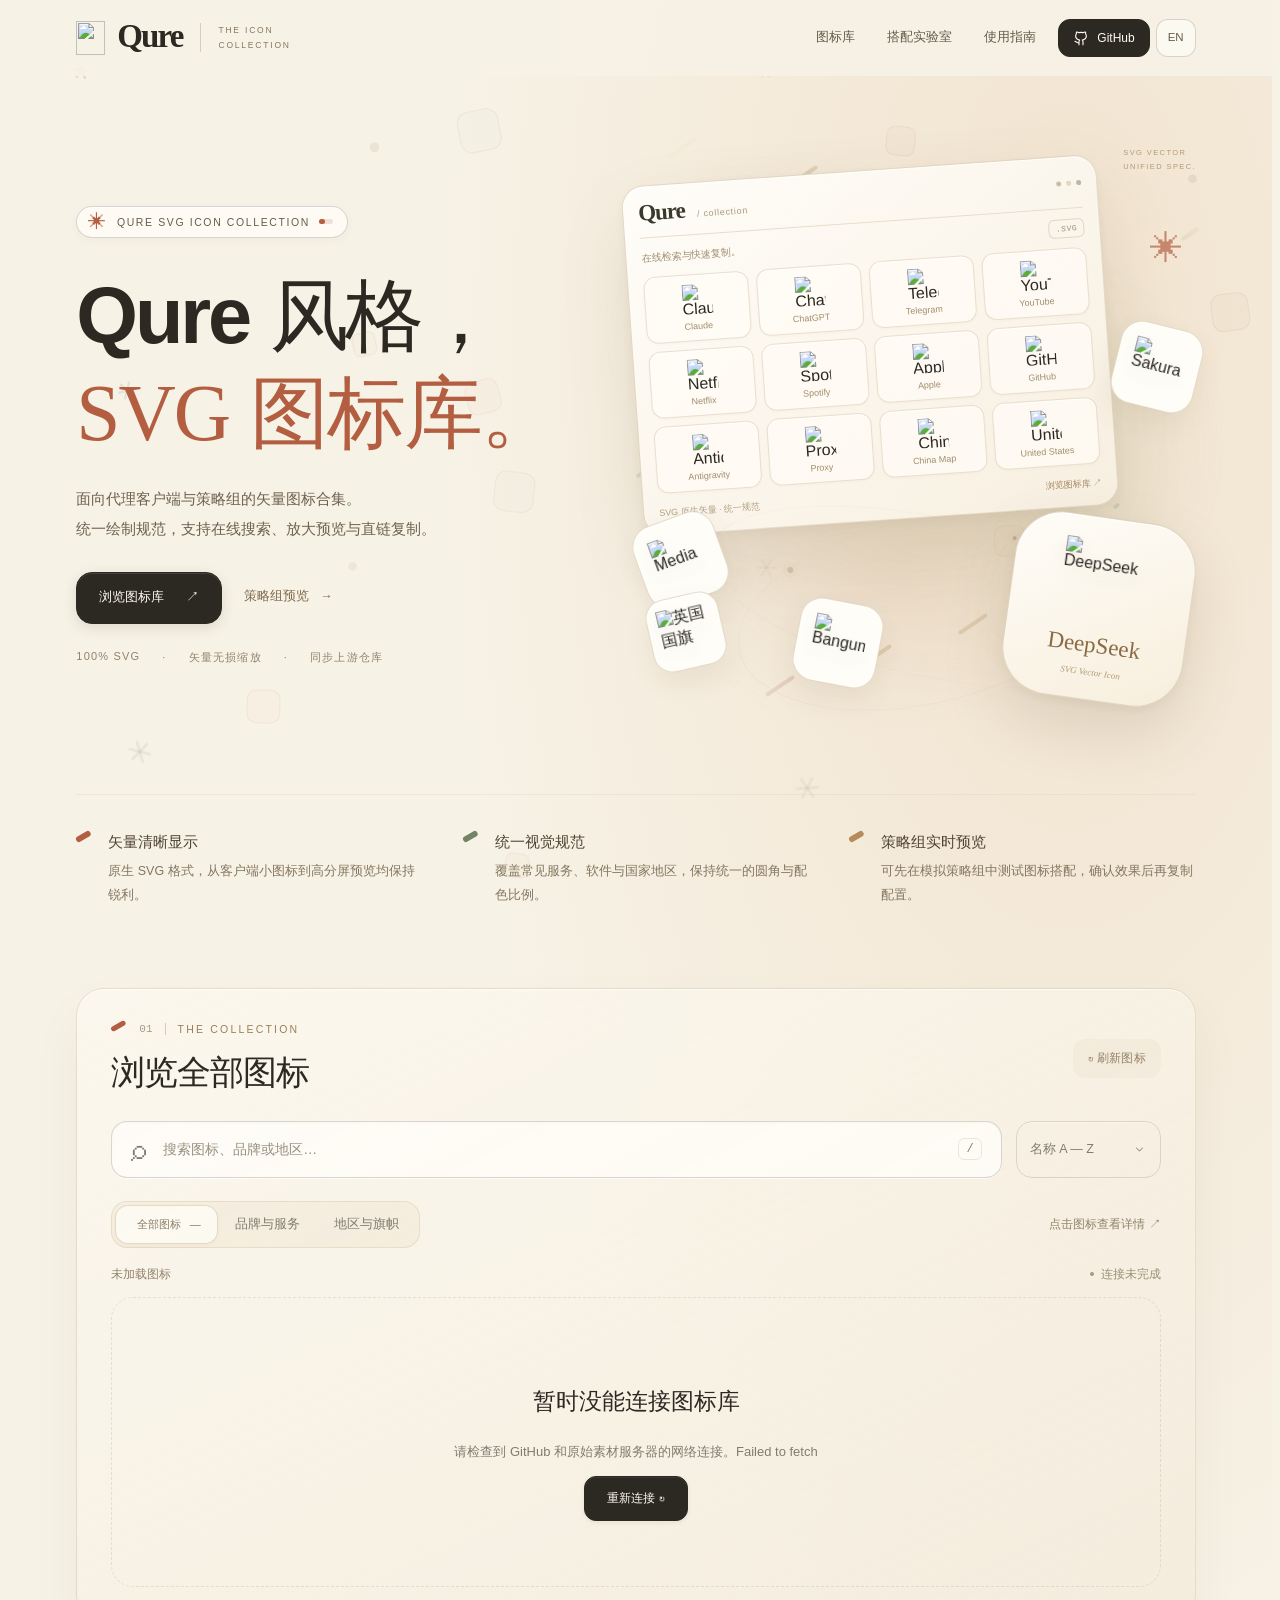
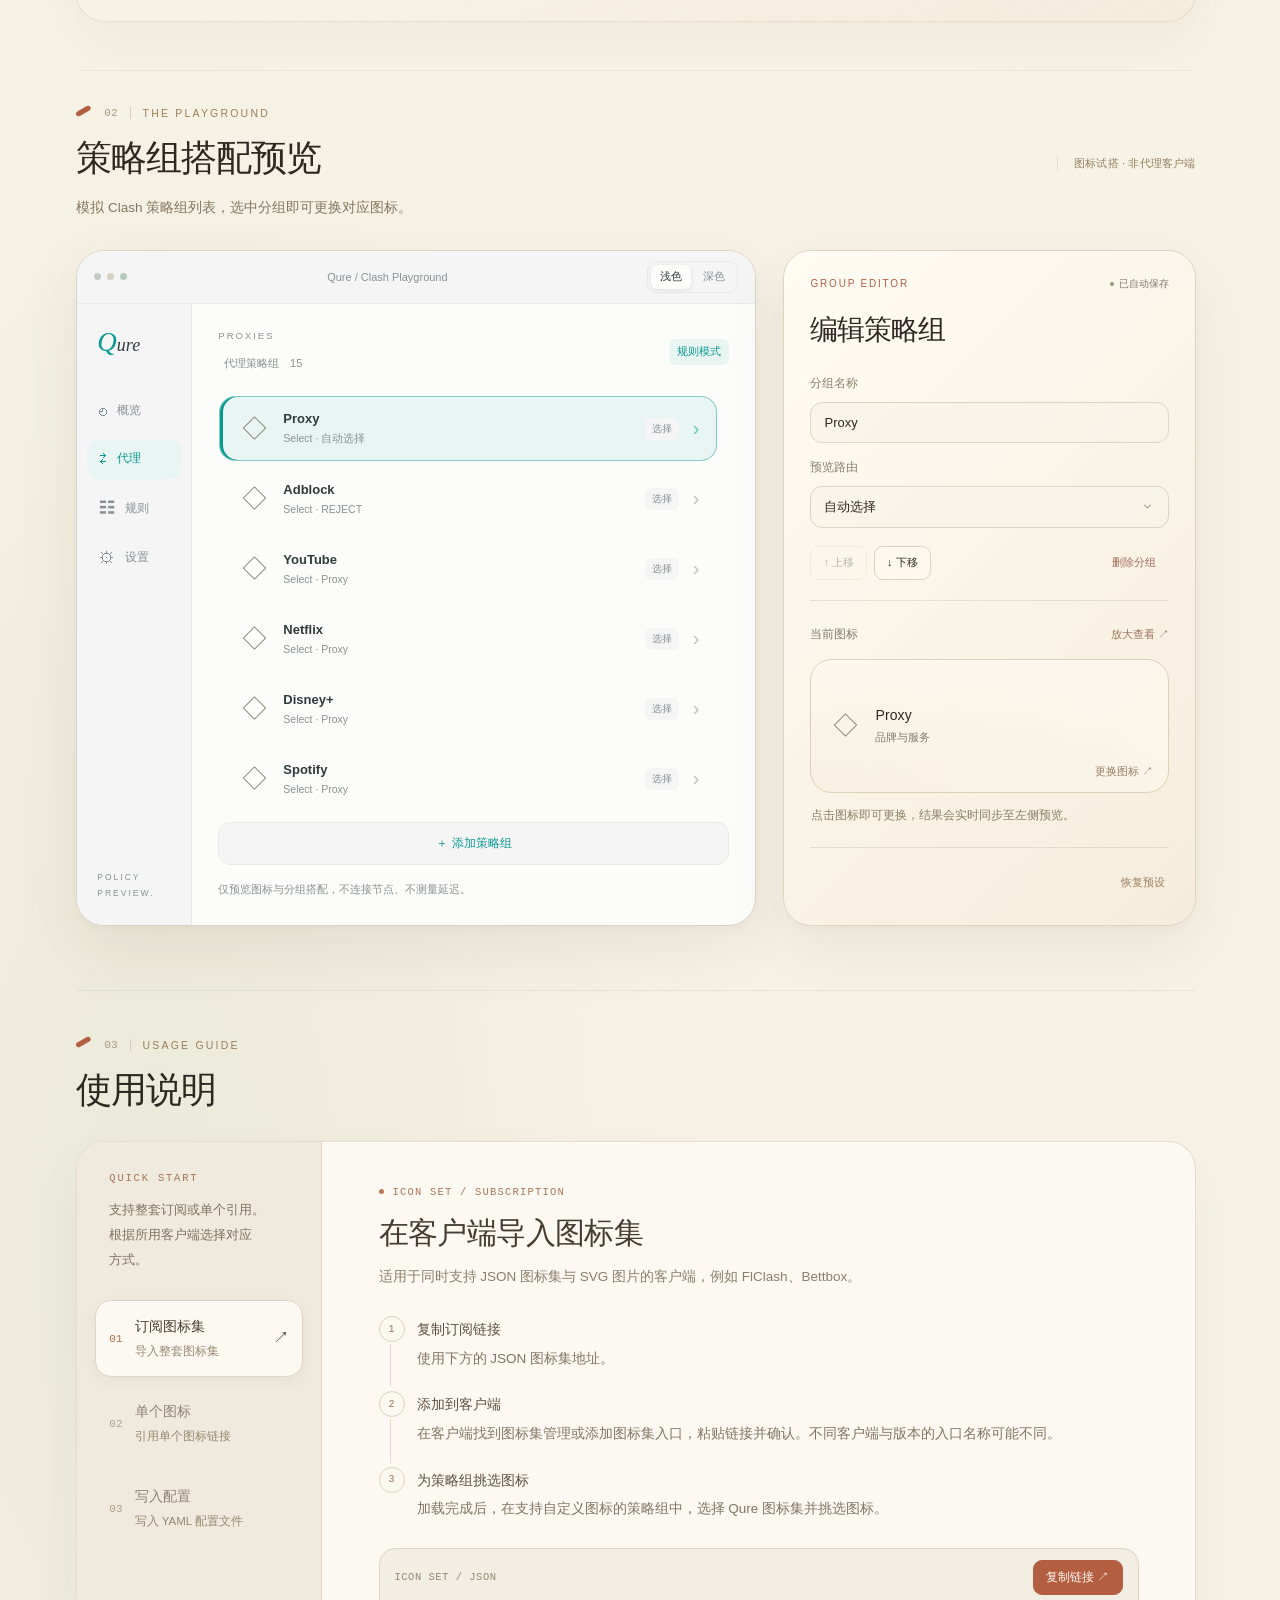
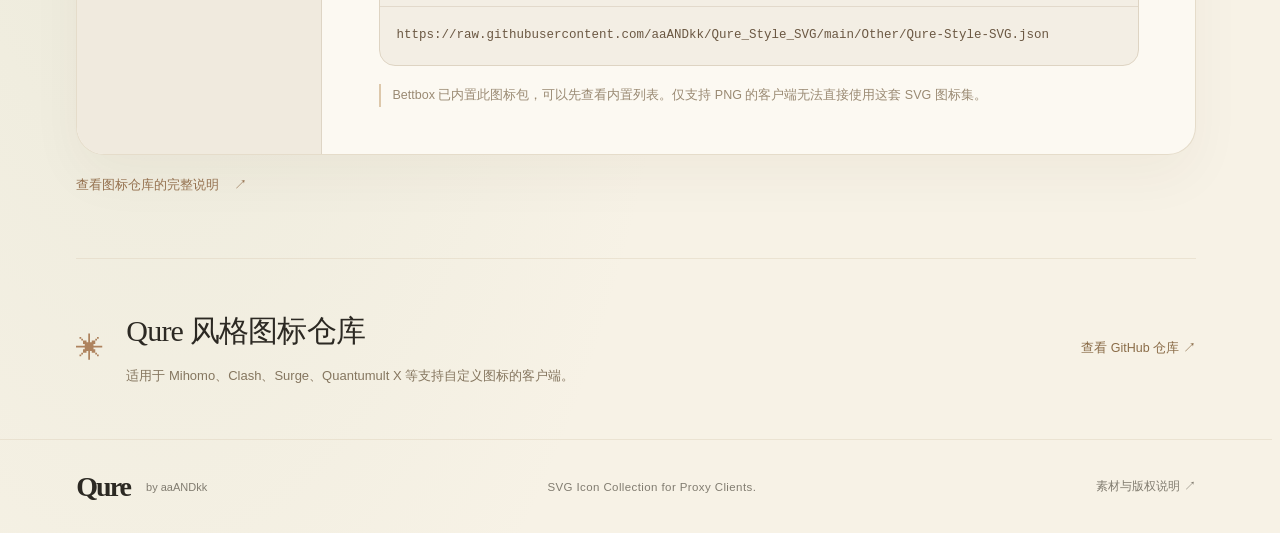
==== commit 99ec7a0c: "Refine visit counter readout styling to unboxed header metric" ====
--- a/qure/index.html
+++ b/qure/index.html
@@ -10,7 +10,7 @@
 </head>
 <body>
   <a class="skip-content" href="#collection" data-i18n="跳到图标库">跳到图标库</a>
-  <header class="topbar"><a class="brand" href="./" aria-label="Qure 首页" data-i18n-aria-label="Qure 首页"><img src="https://raw.githubusercontent.com/aaANDkk/Qure_Style_SVG/main/icon/svg/common/Qure.svg" width="32" height="32" alt=""><span class="brand-word">Qure</span><span class="brand-note">THE ICON<br>COLLECTION</span></a><div class="topbar-right"><nav aria-label="主导航" data-i18n-aria-label="主导航"><a class="nav-library" href="#collection" data-i18n="图标库">图标库</a><a class="nav-studio" href="#playground" data-i18n="搭配实验室">搭配实验室</a><a class="nav-guide" href="#usage" data-i18n="使用指南">使用指南</a></nav><div class="topbar-actions"><div id="visit-badge" class="visit-badge" aria-label="Qure 站累计访问次数" title="Qure 站累计访问次数" data-i18n-aria-label="Qure 站累计访问次数" data-i18n-title="Qure 站累计访问次数"><svg class="visit-icon" viewBox="0 0 24 24" aria-hidden="true"><path d="M2 12s3.5-6 10-6 10 6 10 6-3.5 6-10 6-10-6-10-6Z"/><circle cx="12" cy="12" r="2.8"/></svg><span id="visit-count" class="visit-count">—</span><span class="visit-label" data-i18n="次访问">次访问</span></div><a class="nav-github" aria-label="访问 GitHub 图标仓库" href="https://github.com/aaANDkk/Qure_Style_SVG" target="_blank" rel="noopener noreferrer" data-i18n-aria-label="访问 GitHub 图标仓库"><svg viewBox="0 0 24 24" aria-hidden="true"><path d="M9 19c-4 1-4-2-6-2m12 5v-4a3.5 3.5 0 0 0-1-3c3-.4 6-1.5 6-6a4.6 4.6 0 0 0-1-3c.1-1 .1-2-.4-3 0 0-1.2-.4-3.6 1a13 13 0 0 0-6 0C6.6 2.6 5.4 3 5.4 3 5 4 4.9 5 5 6a4.6 4.6 0 0 0-1 3c0 4.5 3 5.6 6 6a3.5 3.5 0 0 0-1 3v4"/></svg><span>GitHub</span><span class="nav-arrow" aria-hidden="true">↗</span></a><button id="language-toggle" class="language-toggle" type="button" aria-label="Switch to English" lang="en">EN</button></div></div></header>
+  <header class="topbar"><a class="brand" href="./" aria-label="Qure 首页" data-i18n-aria-label="Qure 首页"><img src="https://raw.githubusercontent.com/aaANDkk/Qure_Style_SVG/main/icon/svg/common/Qure.svg" width="32" height="32" alt=""><span class="brand-word">Qure</span><span class="brand-note">THE ICON<br>COLLECTION</span></a><div class="topbar-right"><nav aria-label="主导航" data-i18n-aria-label="主导航"><a class="nav-library" href="#collection" data-i18n="图标库">图标库</a><a class="nav-studio" href="#playground" data-i18n="搭配实验室">搭配实验室</a><a class="nav-guide" href="#usage" data-i18n="使用指南">使用指南</a></nav><div class="topbar-actions"><div id="visit-badge" class="visit-badge" aria-label="Qure 站累计访问次数" title="Qure 站累计访问次数" data-i18n-aria-label="Qure 站累计访问次数" data-i18n-title="Qure 站累计访问次数"><span class="visit-value"><span class="visit-dot" aria-hidden="true"></span><span id="visit-count" class="visit-count">—</span></span><span class="visit-label" data-i18n="次访问">次访问</span></div><a class="nav-github" aria-label="访问 GitHub 图标仓库" href="https://github.com/aaANDkk/Qure_Style_SVG" target="_blank" rel="noopener noreferrer" data-i18n-aria-label="访问 GitHub 图标仓库"><svg viewBox="0 0 24 24" aria-hidden="true"><path d="M9 19c-4 1-4-2-6-2m12 5v-4a3.5 3.5 0 0 0-1-3c3-.4 6-1.5 6-6a4.6 4.6 0 0 0-1-3c.1-1 .1-2-.4-3 0 0-1.2-.4-3.6 1a13 13 0 0 0-6 0C6.6 2.6 5.4 3 5.4 3 5 4 4.9 5 5 6a4.6 4.6 0 0 0-1 3c0 4.5 3 5.6 6 6a3.5 3.5 0 0 0-1 3v4"/></svg><span>GitHub</span><span class="nav-arrow" aria-hidden="true">↗</span></a><button id="language-toggle" class="language-toggle" type="button" aria-label="Switch to English" lang="en">EN</button></div></div></header>
   <main>
     <section class="hero" aria-labelledby="hero-title">
       <div class="hero-copy"><p class="eyebrow"><span class="spark">✳</span> QURE SVG ICON COLLECTION</p><h1 id="hero-title"><span class="title-line" data-i18n="Qure 风格，">Qure 风格，</span><span class="title-line"><em data-i18n="SVG 图标库。">SVG 图标库。</em></span></h1><p class="intro"><span data-i18n="面向代理客户端与策略组的矢量图标合集。">面向代理客户端与策略组的矢量图标合集。</span><br><span data-i18n="统一绘制规范，支持在线搜索、放大预览与直链复制。">统一绘制规范，支持在线搜索、放大预览与直链复制。</span></p><div class="hero-actions"><a class="explore" href="#collection"><span data-i18n="浏览图标库">浏览图标库</span> <span aria-hidden="true">↗</span></a><a class="hero-secondary" href="#playground"><span data-i18n="策略组预览">策略组预览</span> <span aria-hidden="true">→</span></a></div><div class="hero-meta"><span>100% SVG</span><span data-i18n="矢量无损缩放">矢量无损缩放</span><span data-i18n="同步上游仓库">同步上游仓库</span></div></div>
--- a/qure/polish.css
+++ b/qure/polish.css
@@ -64,7 +64,6 @@
   .topbar nav,
   .topbar nav > a,
   .topbar .nav-github,
-  .visit-badge,
   .language-toggle,
   .nav-ink,
   .brand > img,
@@ -366,51 +365,57 @@
 }
 
 .visit-badge {
+  position: relative;
+  display: inline-flex;
+  flex-direction: column;
+  align-items: flex-end;
+  justify-content: center;
+  gap: 3px;
+  padding: 2px 12px 2px 4px;
+  margin-right: 4px;
+  white-space: nowrap;
+  flex-shrink: 0;
+  user-select: none;
+}
+
+.visit-badge::after {
+  content: '';
+  position: absolute;
+  right: 0;
+  top: 50%;
+  width: 1px;
+  height: 20px;
+  background: var(--line-strong);
+  transform: translateY(-50%);
+}
+
+.visit-badge[hidden] {
+  display: none;
+}
+
+.visit-value {
   display: inline-flex;
   align-items: center;
   gap: 6px;
-  height: 38px;
-  min-height: 38px;
-  padding: 0 11px;
-  border: 1px solid var(--line-strong);
-  border-radius: var(--r-sm);
-  background: color-mix(in srgb, var(--surface-elevated) 65%, transparent);
-  color: var(--ink-2);
-  font-size: 11.5px;
-  line-height: 1;
-  white-space: nowrap;
+  line-height: 1.05;
+}
+
+.visit-dot {
+  width: 5.5px;
+  height: 5.5px;
+  border-radius: 50%;
   flex-shrink: 0;
-  user-select: none;
-  transition: background-color 0.2s, border-color 0.2s, color 0.2s, transform 0.45s var(--spring);
-}
-
-.visit-badge[hidden] {
-  display: none;
-}
-
-.visit-badge:hover {
-  background: var(--raise);
-  border-color: transparent;
-  color: var(--ink);
-}
-
-.visit-icon {
-  display: block;
-  width: 14px;
-  height: 14px;
-  flex-shrink: 0;
-  fill: none;
-  stroke: var(--accent);
-  stroke-width: 1.85;
-  stroke-linecap: round;
-  stroke-linejoin: round;
+  background: var(--accent);
+  box-shadow: 0 0 0 3px color-mix(in srgb, var(--accent) 16%, transparent);
 }
 
 .visit-count {
+  font-family: var(--mono);
+  font-size: 13.5px;
   font-weight: 650;
   font-variant-numeric: tabular-nums;
+  letter-spacing: -0.02em;
   color: var(--ink);
-  letter-spacing: -0.01em;
 }
 
 .visit-badge.is-loaded .visit-count {
@@ -418,7 +423,11 @@
 }
 
 .visit-label {
-  font-size: 11px;
+  font-family: var(--mono);
+  font-size: 9px;
+  letter-spacing: 0.08em;
+  text-transform: uppercase;
+  line-height: 1;
   color: var(--ink-3);
 }
 
@@ -1713,12 +1722,8 @@
 
 @media (max-width: 860px) {
   .visit-badge {
-    padding: 0 9px;
-    gap: 5px;
-  }
-
-  .visit-badge .visit-label {
-    display: none;
+    padding: 2px 10px 2px 2px;
+    margin-right: 2px;
   }
 }
 
@@ -1820,11 +1825,26 @@
   }
 
   .visit-badge {
-    height: 36px;
-    min-height: 36px;
-    padding: 0 9px;
-    border-radius: var(--r-sm);
-    font-size: 11.5px;
+    padding: 1px 9px 1px 2px;
+    margin-right: 0;
+    gap: 2px;
+  }
+
+  .visit-badge::after {
+    height: 16px;
+  }
+
+  .visit-dot {
+    width: 5px;
+    height: 5px;
+  }
+
+  .visit-count {
+    font-size: 12.5px;
+  }
+
+  .visit-label {
+    font-size: 8.5px;
   }
 
   .topbar nav {
@@ -1949,10 +1969,11 @@
   }
 
   .visit-badge {
-    height: 35px;
-    min-height: 35px;
-    padding: 0 8px;
-    font-size: 11px;
+    padding: 1px 8px 1px 2px;
+  }
+
+  .visit-count {
+    font-size: 12px;
   }
 }
 
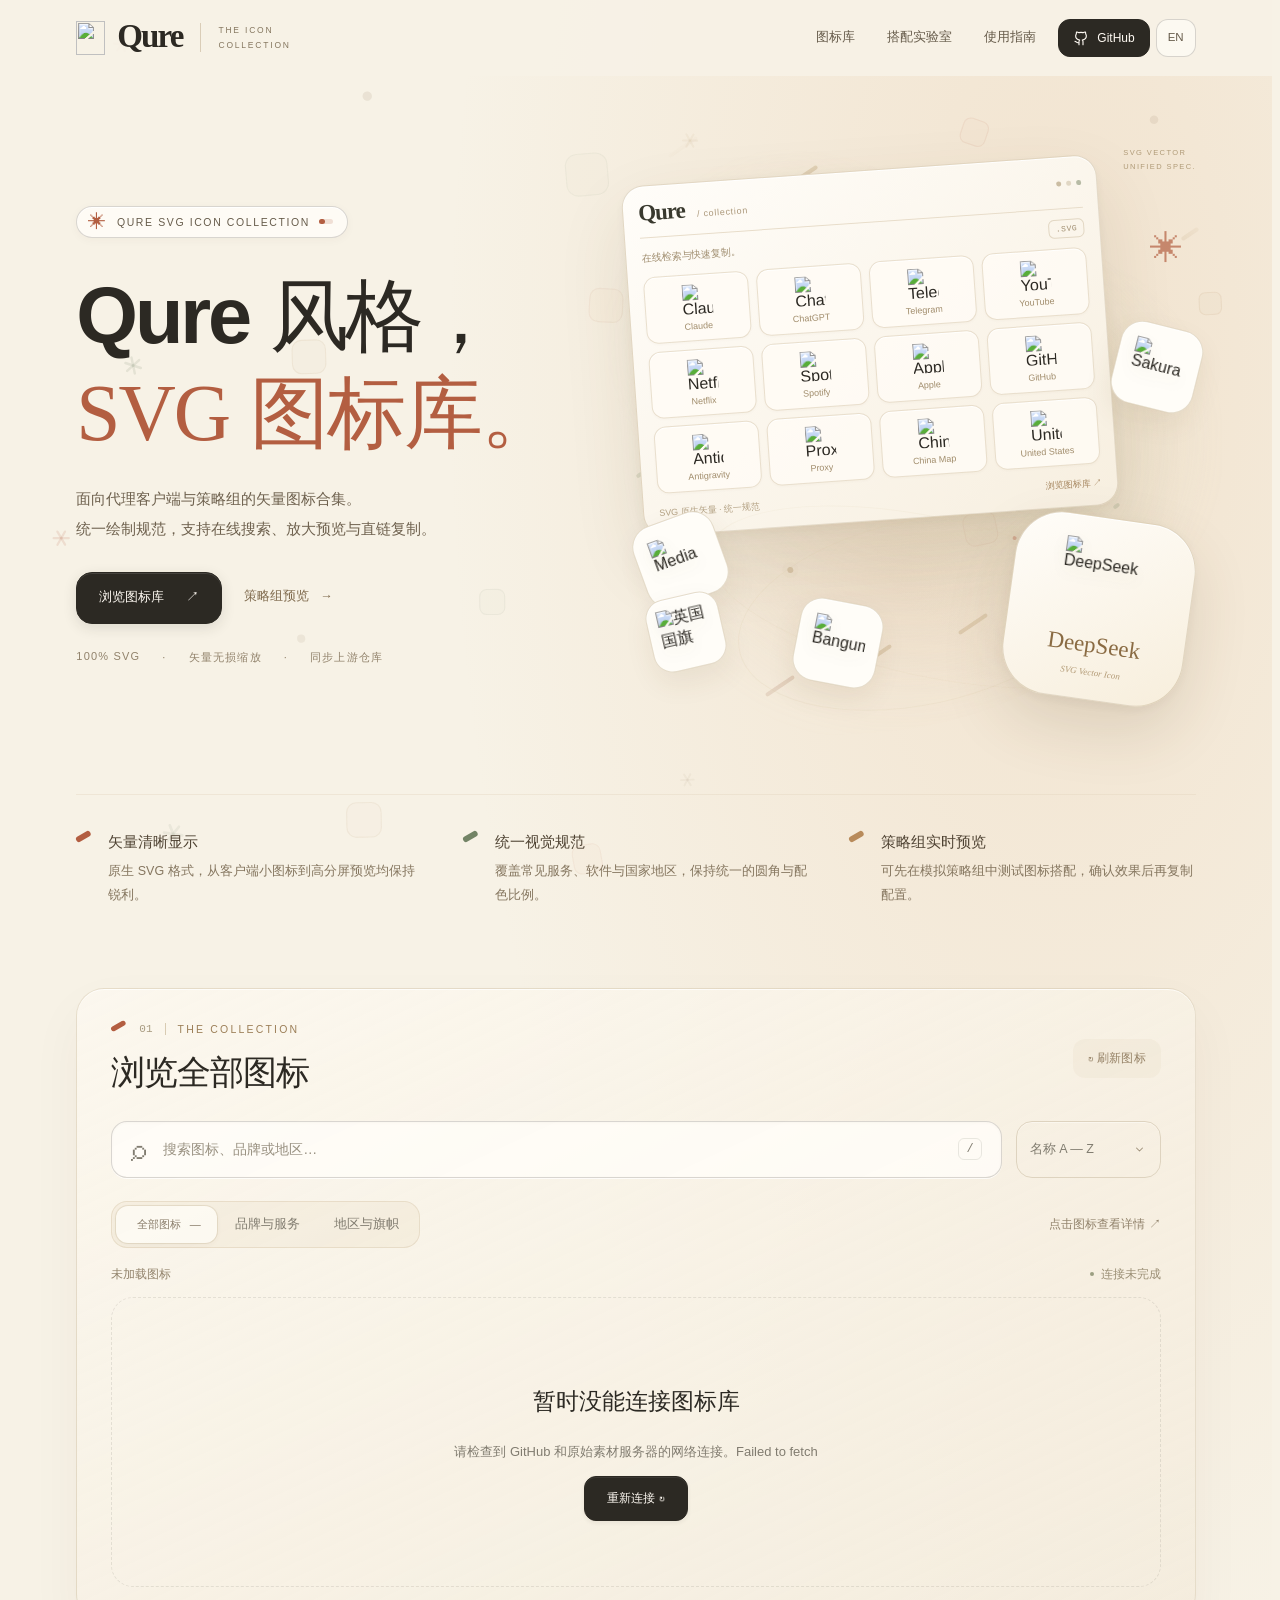
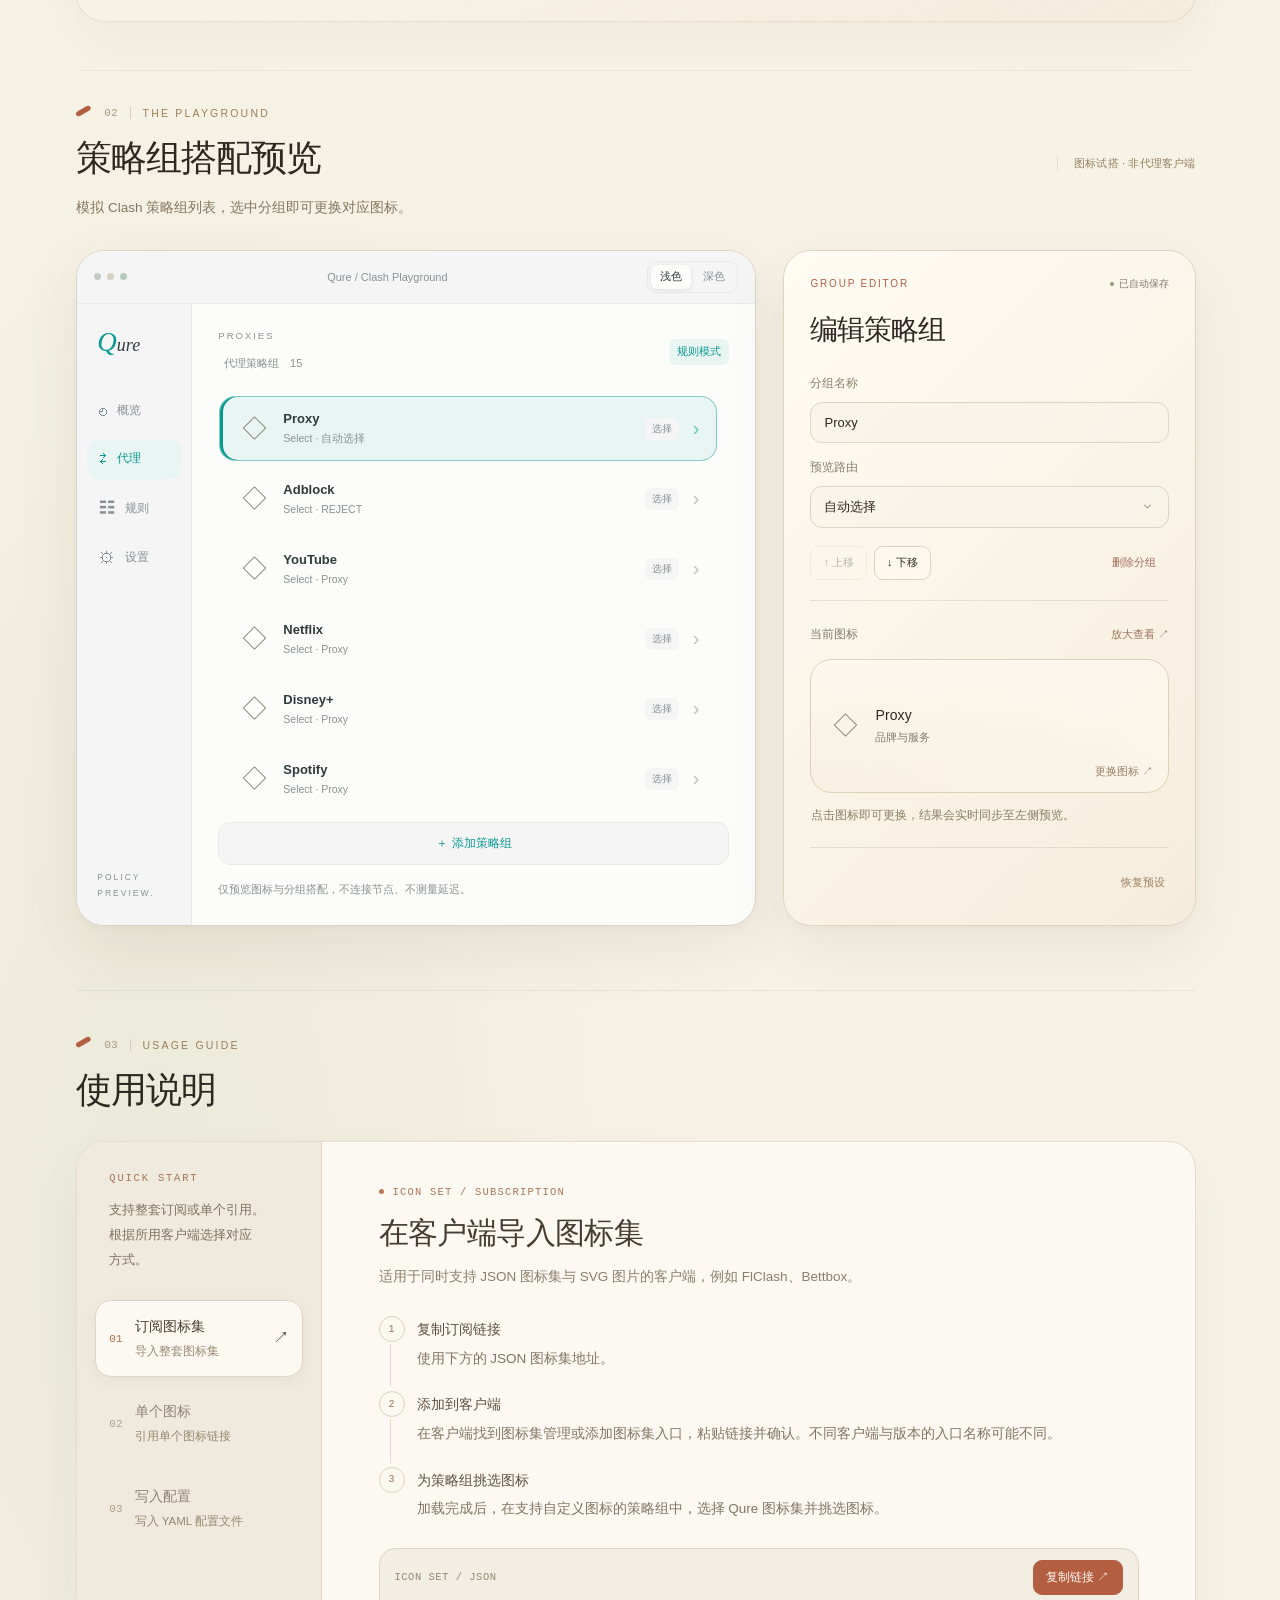
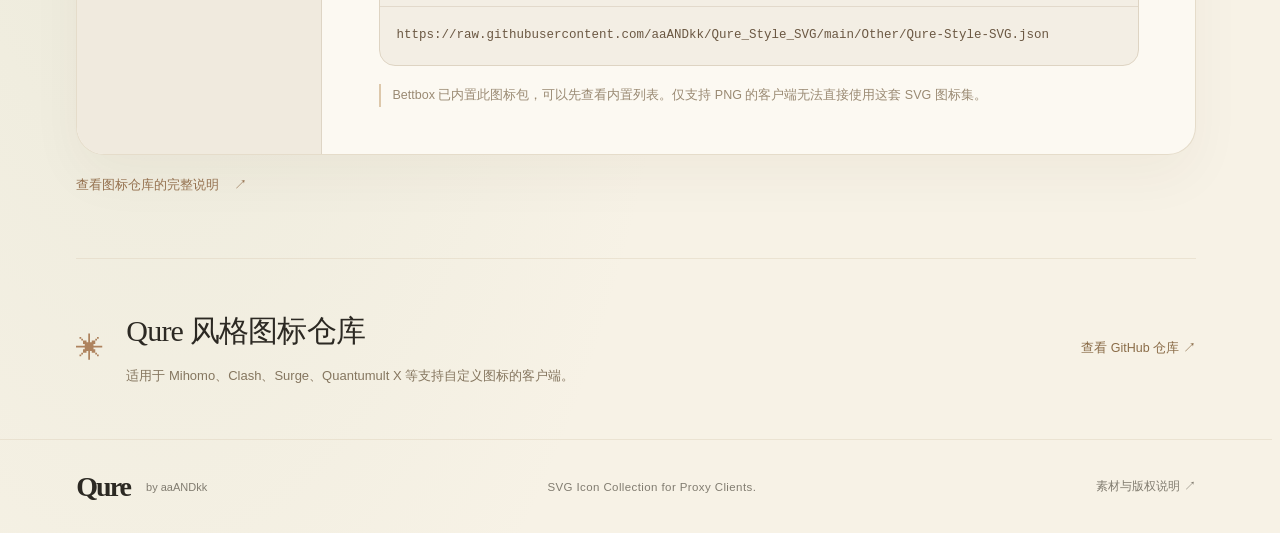
==== commit f2e08d9e: "Accelerate web SVG display with fastly.jsdelivr.net CDN and Raw fallback" ====
--- a/qure/index.html
+++ b/qure/index.html
@@ -5,12 +5,12 @@
   <meta name="theme-color" content="#f7f2e6">
   <meta name="description" content="Qure 风格 SVG 图标在线预览与检索工具。" data-i18n-content="Qure 风格 SVG 图标在线预览与检索工具。">
   <title data-i18n="Qure — SVG 图标库">Qure — SVG 图标库</title>
-  <link rel="icon" href="https://raw.githubusercontent.com/aaANDkk/Qure_Style_SVG/main/icon/svg/common/Qure.svg" type="image/svg+xml">
+  <link rel="icon" href="https://fastly.jsdelivr.net/gh/aaANDkk/Qure_Style_SVG@main/icon/svg/common/Qure.svg" type="image/svg+xml">
   <link rel="stylesheet" href="style.css"><link rel="stylesheet" href="interactions.css"><link rel="stylesheet" href="refinements.css"><link rel="stylesheet" href="preview.css"><link rel="stylesheet" href="guide.css"><link rel="stylesheet" href="i18n.css"><link rel="stylesheet" href="polish.css"><script src="i18n.js" defer></script><script src="app.js" defer></script><script src="playground.js" defer></script><script src="ui.js" defer></script><script src="refinements.js" defer></script><script src="hero-carousel.js" defer></script><script src="ambient.js" defer></script><script src="guide.js" defer></script><script src="visits.js" defer></script>
 </head>
 <body>
   <a class="skip-content" href="#collection" data-i18n="跳到图标库">跳到图标库</a>
-  <header class="topbar"><a class="brand" href="./" aria-label="Qure 首页" data-i18n-aria-label="Qure 首页"><img src="https://raw.githubusercontent.com/aaANDkk/Qure_Style_SVG/main/icon/svg/common/Qure.svg" width="32" height="32" alt=""><span class="brand-word">Qure</span><span class="brand-note">THE ICON<br>COLLECTION</span></a><div class="topbar-right"><nav aria-label="主导航" data-i18n-aria-label="主导航"><a class="nav-library" href="#collection" data-i18n="图标库">图标库</a><a class="nav-studio" href="#playground" data-i18n="搭配实验室">搭配实验室</a><a class="nav-guide" href="#usage" data-i18n="使用指南">使用指南</a></nav><div class="topbar-actions"><div id="visit-badge" class="visit-badge" aria-label="Qure 站累计访问次数" title="Qure 站累计访问次数" data-i18n-aria-label="Qure 站累计访问次数" data-i18n-title="Qure 站累计访问次数"><span class="visit-value"><span class="visit-dot" aria-hidden="true"></span><span id="visit-count" class="visit-count">—</span></span><span class="visit-label" data-i18n="次访问">次访问</span></div><a class="nav-github" aria-label="访问 GitHub 图标仓库" href="https://github.com/aaANDkk/Qure_Style_SVG" target="_blank" rel="noopener noreferrer" data-i18n-aria-label="访问 GitHub 图标仓库"><svg viewBox="0 0 24 24" aria-hidden="true"><path d="M9 19c-4 1-4-2-6-2m12 5v-4a3.5 3.5 0 0 0-1-3c3-.4 6-1.5 6-6a4.6 4.6 0 0 0-1-3c.1-1 .1-2-.4-3 0 0-1.2-.4-3.6 1a13 13 0 0 0-6 0C6.6 2.6 5.4 3 5.4 3 5 4 4.9 5 5 6a4.6 4.6 0 0 0-1 3c0 4.5 3 5.6 6 6a3.5 3.5 0 0 0-1 3v4"/></svg><span>GitHub</span><span class="nav-arrow" aria-hidden="true">↗</span></a><button id="language-toggle" class="language-toggle" type="button" aria-label="Switch to English" lang="en">EN</button></div></div></header>
+  <header class="topbar"><a class="brand" href="./" aria-label="Qure 首页" data-i18n-aria-label="Qure 首页"><img src="https://fastly.jsdelivr.net/gh/aaANDkk/Qure_Style_SVG@main/icon/svg/common/Qure.svg" width="32" height="32" alt=""><span class="brand-word">Qure</span><span class="brand-note">THE ICON<br>COLLECTION</span></a><div class="topbar-right"><nav aria-label="主导航" data-i18n-aria-label="主导航"><a class="nav-library" href="#collection" data-i18n="图标库">图标库</a><a class="nav-studio" href="#playground" data-i18n="搭配实验室">搭配实验室</a><a class="nav-guide" href="#usage" data-i18n="使用指南">使用指南</a></nav><div class="topbar-actions"><div id="visit-badge" class="visit-badge" aria-label="Qure 站累计访问次数" title="Qure 站累计访问次数" data-i18n-aria-label="Qure 站累计访问次数" data-i18n-title="Qure 站累计访问次数"><span class="visit-value"><span class="visit-dot" aria-hidden="true"></span><span id="visit-count" class="visit-count">—</span></span><span class="visit-label" data-i18n="次访问">次访问</span></div><a class="nav-github" aria-label="访问 GitHub 图标仓库" href="https://github.com/aaANDkk/Qure_Style_SVG" target="_blank" rel="noopener noreferrer" data-i18n-aria-label="访问 GitHub 图标仓库"><svg viewBox="0 0 24 24" aria-hidden="true"><path d="M9 19c-4 1-4-2-6-2m12 5v-4a3.5 3.5 0 0 0-1-3c3-.4 6-1.5 6-6a4.6 4.6 0 0 0-1-3c.1-1 .1-2-.4-3 0 0-1.2-.4-3.6 1a13 13 0 0 0-6 0C6.6 2.6 5.4 3 5.4 3 5 4 4.9 5 5 6a4.6 4.6 0 0 0-1 3c0 4.5 3 5.6 6 6a3.5 3.5 0 0 0-1 3v4"/></svg><span>GitHub</span><span class="nav-arrow" aria-hidden="true">↗</span></a><button id="language-toggle" class="language-toggle" type="button" aria-label="Switch to English" lang="en">EN</button></div></div></header>
   <main>
     <section class="hero" aria-labelledby="hero-title">
       <div class="hero-copy"><p class="eyebrow"><span class="spark">✳</span> QURE SVG ICON COLLECTION</p><h1 id="hero-title"><span class="title-line" data-i18n="Qure 风格，">Qure 风格，</span><span class="title-line"><em data-i18n="SVG 图标库。">SVG 图标库。</em></span></h1><p class="intro"><span data-i18n="面向代理客户端与策略组的矢量图标合集。">面向代理客户端与策略组的矢量图标合集。</span><br><span data-i18n="统一绘制规范，支持在线搜索、放大预览与直链复制。">统一绘制规范，支持在线搜索、放大预览与直链复制。</span></p><div class="hero-actions"><a class="explore" href="#collection"><span data-i18n="浏览图标库">浏览图标库</span> <span aria-hidden="true">↗</span></a><a class="hero-secondary" href="#playground"><span data-i18n="策略组预览">策略组预览</span> <span aria-hidden="true">→</span></a></div><div class="hero-meta"><span>100% SVG</span><span data-i18n="矢量无损缩放">矢量无损缩放</span><span data-i18n="同步上游仓库">同步上游仓库</span></div></div>
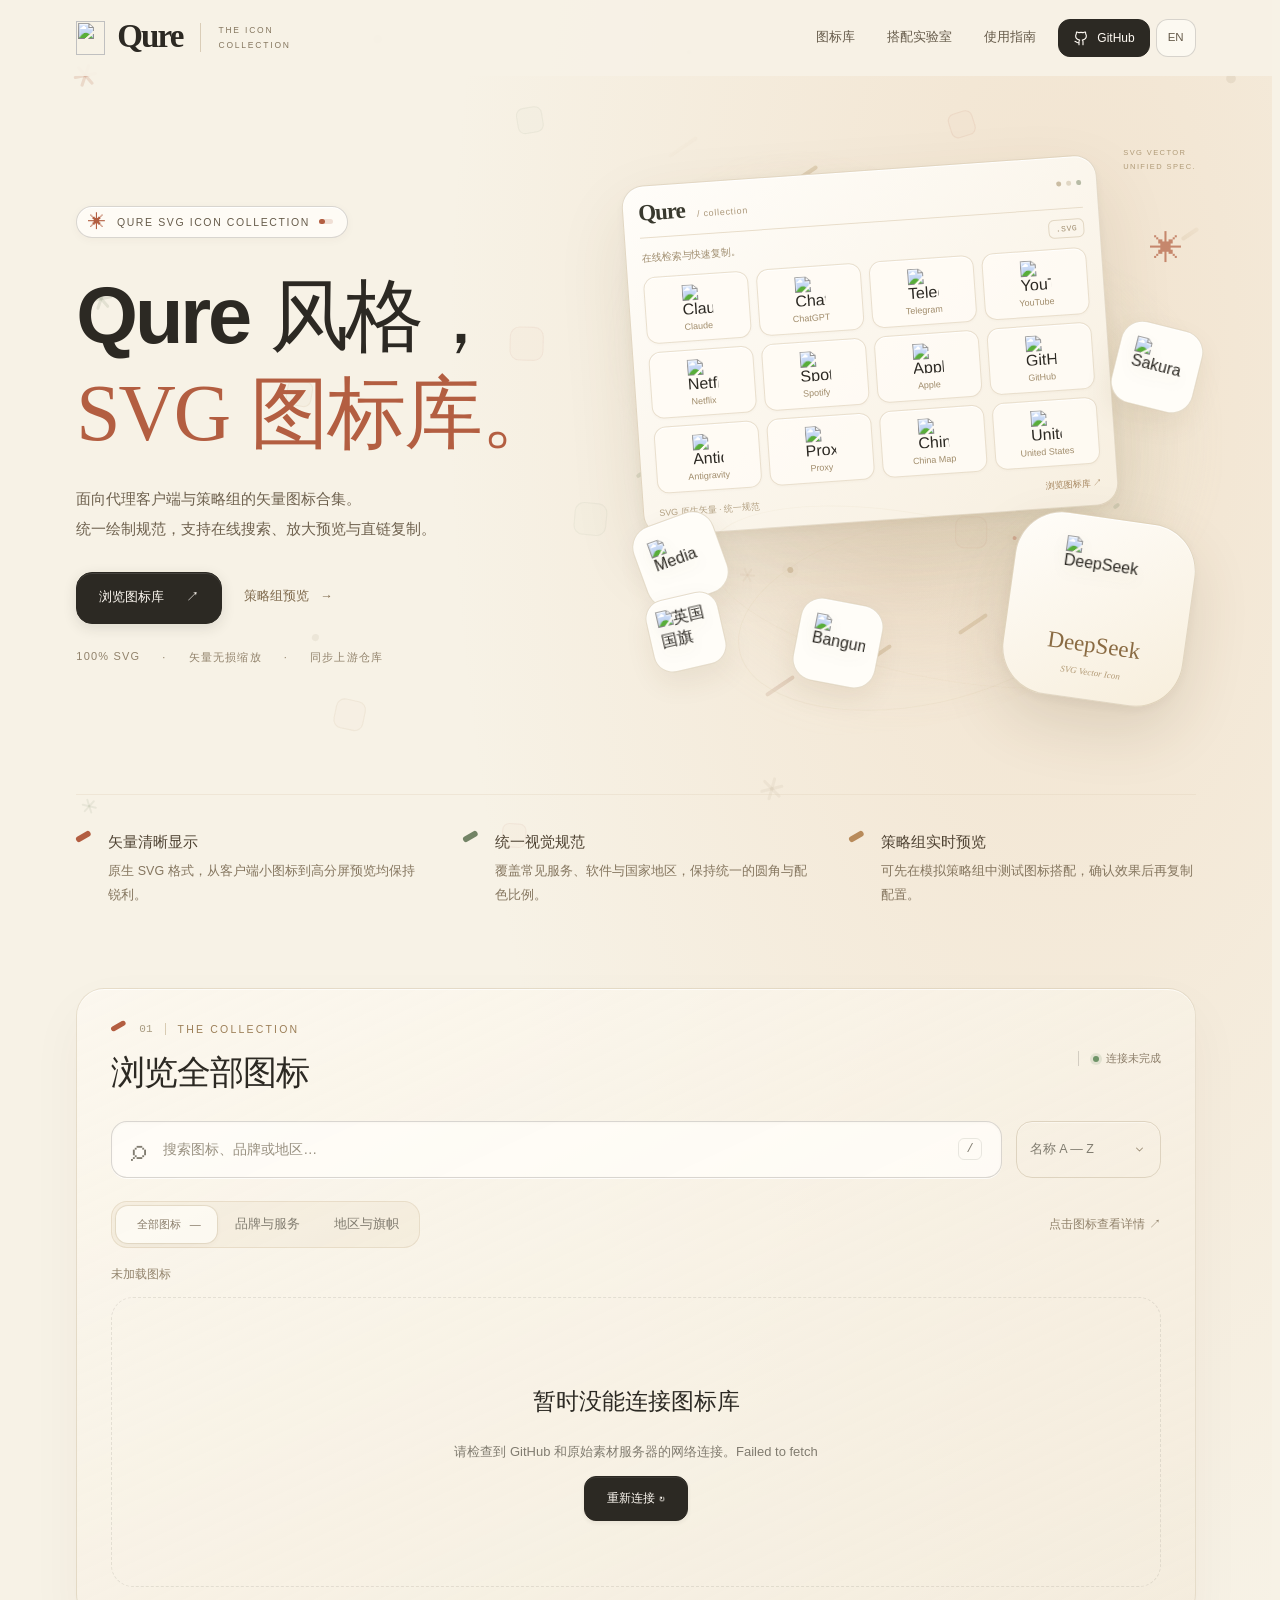
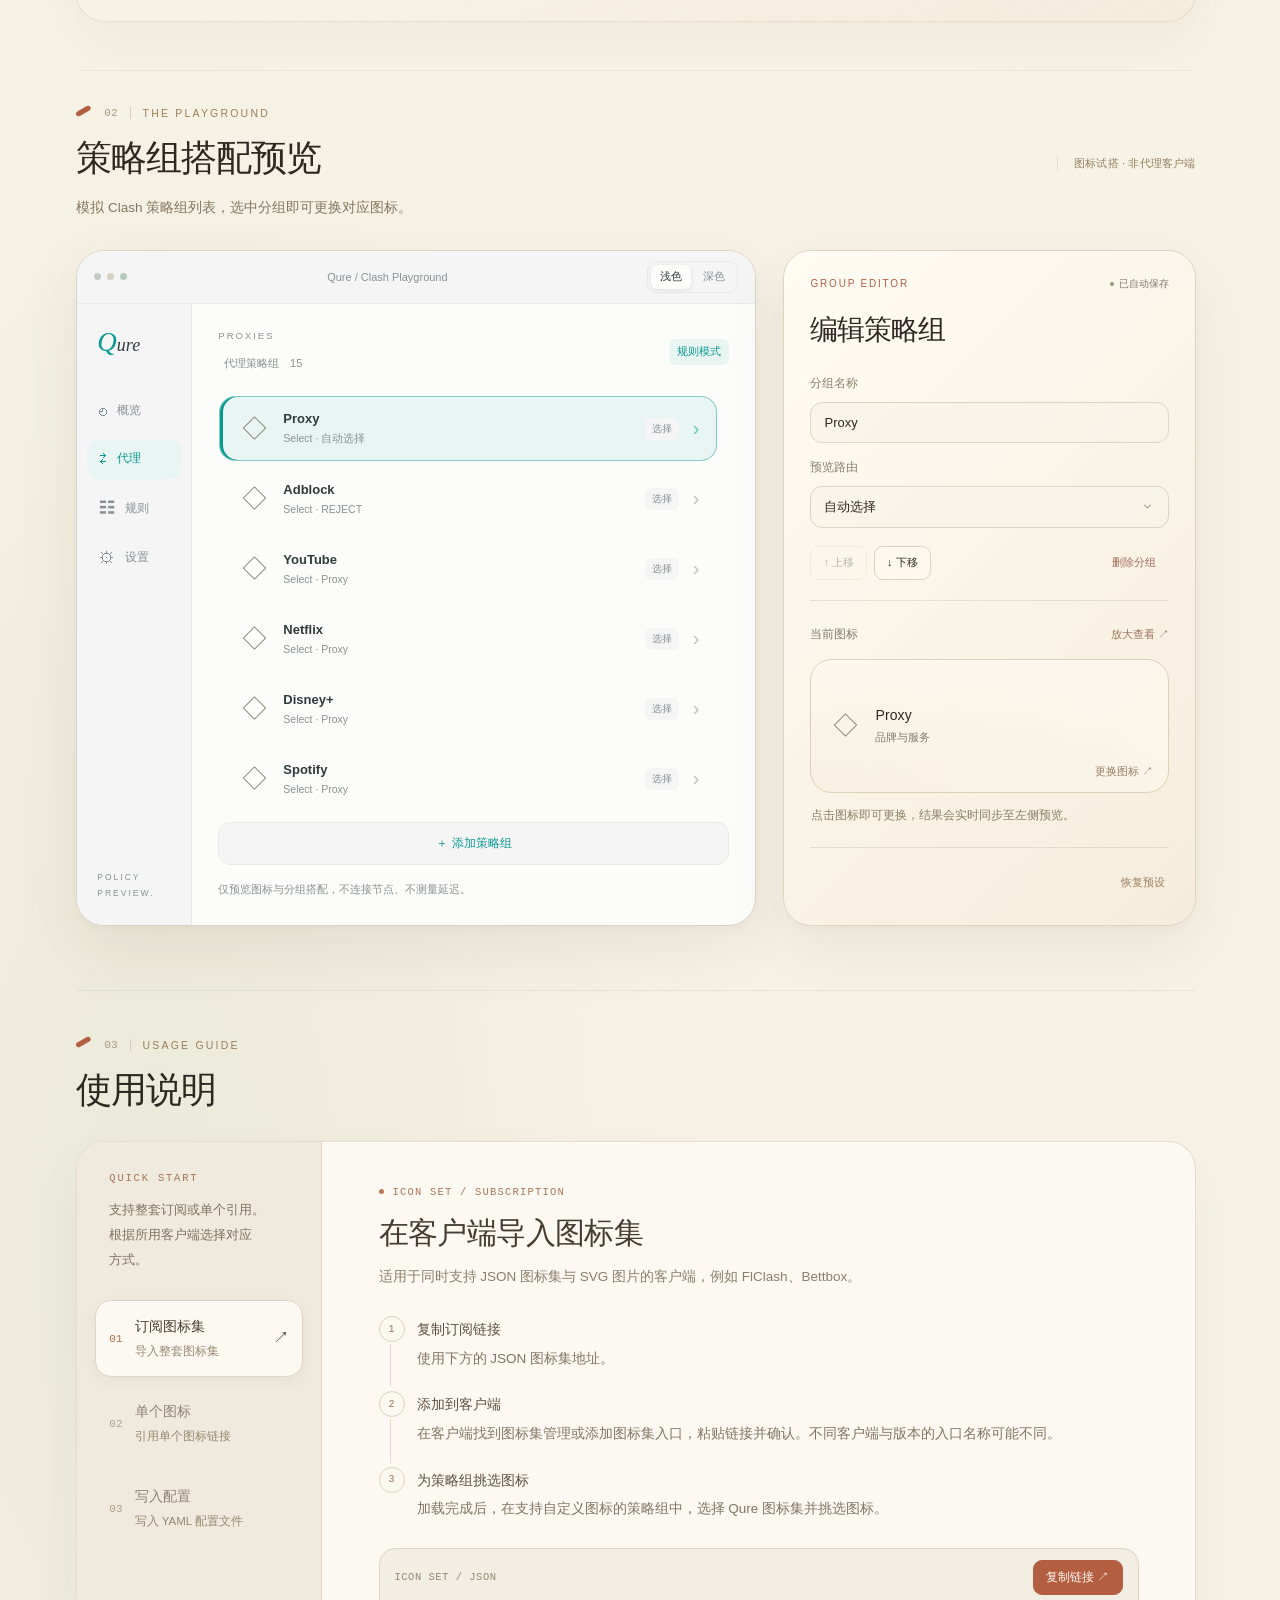
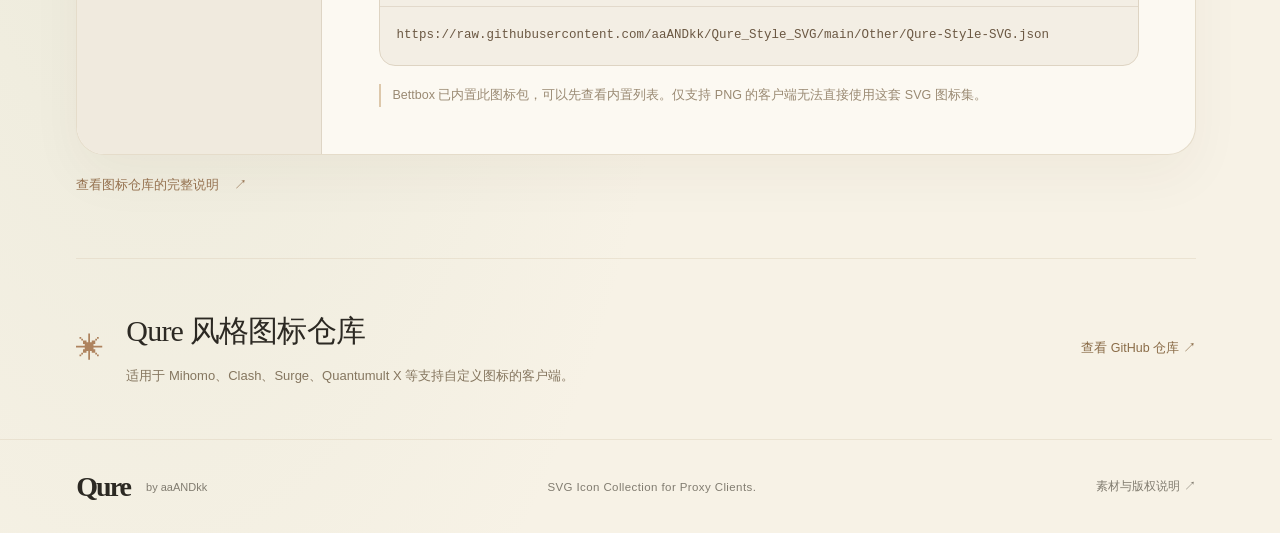
==== commit 5bee9e42: "Replace refresh button with backend sync time indicator" ====
--- a/qure/index.html
+++ b/qure/index.html
@@ -18,10 +18,10 @@
     </section>
     <div class="feature-strip" aria-label="图标集特点" data-i18n-aria-label="图标集特点"><div><span class="feature-number">01 /</span><div><strong data-i18n="矢量清晰显示">矢量清晰显示</strong><p data-i18n="原生 SVG 格式，从客户端小图标到高分屏预览均保持锐利。">原生 SVG 格式，从客户端小图标到高分屏预览均保持锐利。</p></div></div><div><span class="feature-number">02 /</span><div><strong data-i18n="统一视觉规范">统一视觉规范</strong><p data-i18n="覆盖常见服务、软件与国家地区，保持统一的圆角与配色比例。">覆盖常见服务、软件与国家地区，保持统一的圆角与配色比例。</p></div></div><div><span class="feature-number">03 /</span><div><strong data-i18n="策略组实时预览">策略组实时预览</strong><p data-i18n="可先在模拟策略组中测试图标搭配，确认效果后再复制配置。">可先在模拟策略组中测试图标搭配，确认效果后再复制配置。</p></div></div></div>
     <section id="collection" class="collection" aria-labelledby="collection-title">
-      <div class="section-heading"><div><p class="eyebrow"><span class="section-index">01</span> THE COLLECTION</p><h2 id="collection-title" data-i18n="浏览全部图标">浏览全部图标</h2></div><button id="refresh" class="quiet-button" type="button"><span aria-hidden="true">↻</span> <span data-i18n="刷新图标">刷新图标</span></button></div>
+      <div class="section-heading"><div><p class="eyebrow"><span class="section-index">01</span> THE COLLECTION</p><h2 id="collection-title" data-i18n="浏览全部图标">浏览全部图标</h2></div><span class="live" title="后台图标数据同步时间" data-i18n-title="后台图标数据同步时间"><i></i><span id="sync-label" data-i18n="在线图标库">在线图标库</span></span></div>
       <div class="search-row"><label class="search-box"><span aria-hidden="true">⌕</span><input id="search" type="search" placeholder="搜索图标、品牌或地区…" autocomplete="off" aria-label="搜索图标" data-i18n-aria-label="搜索图标" data-i18n-placeholder="搜索图标、品牌或地区…"><kbd>/</kbd></label><label class="sort-label"><span class="sr-only" data-i18n="排序方式">排序方式</span><select id="sort"><option value="az" data-i18n="名称 A — Z">名称 A — Z</option><option value="za" data-i18n="名称 Z — A">名称 Z — A</option></select></label></div>
       <div class="filter-row"><div class="tabs" role="group" aria-label="图标分类" data-i18n-aria-label="图标分类"><button data-category="all" class="active" aria-pressed="true"><span data-i18n="全部图标">全部图标</span> <span id="all-count">—</span></button><button data-category="common" aria-pressed="false" data-i18n="品牌与服务">品牌与服务</button><button data-category="flag" aria-pressed="false" data-i18n="地区与旗帜">地区与旗帜</button></div><span class="grid-hint" data-i18n="点击图标查看详情 ↗">点击图标查看详情 ↗</span></div>
-      <div class="status-row"><p id="status" role="status" aria-live="polite" data-i18n="正在连接图标库…">正在连接图标库…</p><span class="live"><i></i><span id="sync-label" data-i18n="在线图标库">在线图标库</span></span></div>
+      <div class="status-row"><p id="status" role="status" aria-live="polite" data-i18n="正在连接图标库…">正在连接图标库…</p></div>
       <div id="error" class="error-panel" hidden><h3 data-i18n="暂时没能连接图标库">暂时没能连接图标库</h3><p id="error-message"></p><button id="retry" class="primary" data-i18n="重新连接 ↻">重新连接 ↻</button></div>
       <div id="grid" class="icon-grid" aria-label="图标列表" aria-busy="true" data-i18n-aria-label="图标列表"></div>
       <div id="empty" class="empty" hidden><span aria-hidden="true">⌕</span><h3 data-i18n="还没有找到这枚图标">还没有找到这枚图标</h3><p data-i18n="试试其他名称，或切换分类。">试试其他名称，或切换分类。</p><button id="reset" class="quiet-button" data-i18n="清除筛选">清除筛选</button></div>
--- a/qure/polish.css
+++ b/qure/polish.css
@@ -848,6 +848,22 @@
 }
 
 /* ---------- Section Headings & Scroll Reveal ---------- */
+.section-heading .live {
+  font-family: var(--mono);
+  font-size: 11px;
+  font-variant-numeric: tabular-nums;
+  color: var(--ink-3);
+  border-left: 1px solid var(--line-strong);
+  padding-left: 14px;
+  flex-shrink: 0;
+}
+
+.section-heading .live i {
+  width: 6px;
+  height: 6px;
+  background: #6f9468;
+  box-shadow: 0 0 0 3px rgb(111 148 104 / 0.16);
+}
 .section-heading .eyebrow::before {
   content: '';
   width: 16px;
@@ -1623,7 +1639,7 @@
   .tabs button { font-size: 12.5px; }
   .tabs span { font-size: 11px; }
   .status-row, .grid-hint { font-size: 11.5px; color: var(--text-faint); }
-  .section-heading #refresh { font-size: 11.5px; }
+  .section-heading .live { font-size: 11px; }
   .collection .icon-name { font-size: 11.5px; color: var(--text-soft); }
   .more { font-size: 12.5px; }
 
@@ -1927,6 +1943,7 @@
   .collection .section-heading h2 { font-size: 22px; max-width: 220px; }
   .studio-intro { font-size: 12.5px; max-width: none; }
   .status-row { font-size: 10px; }
+  .section-heading .live { font-size: 10px; padding-left: 10px; }
   .collection .icon-name { font-size: 10px; color: var(--text-soft); }
   .strategy-text > span { font-size: 9.5px; }
   .clash-disclaimer { font-size: 9.5px; }
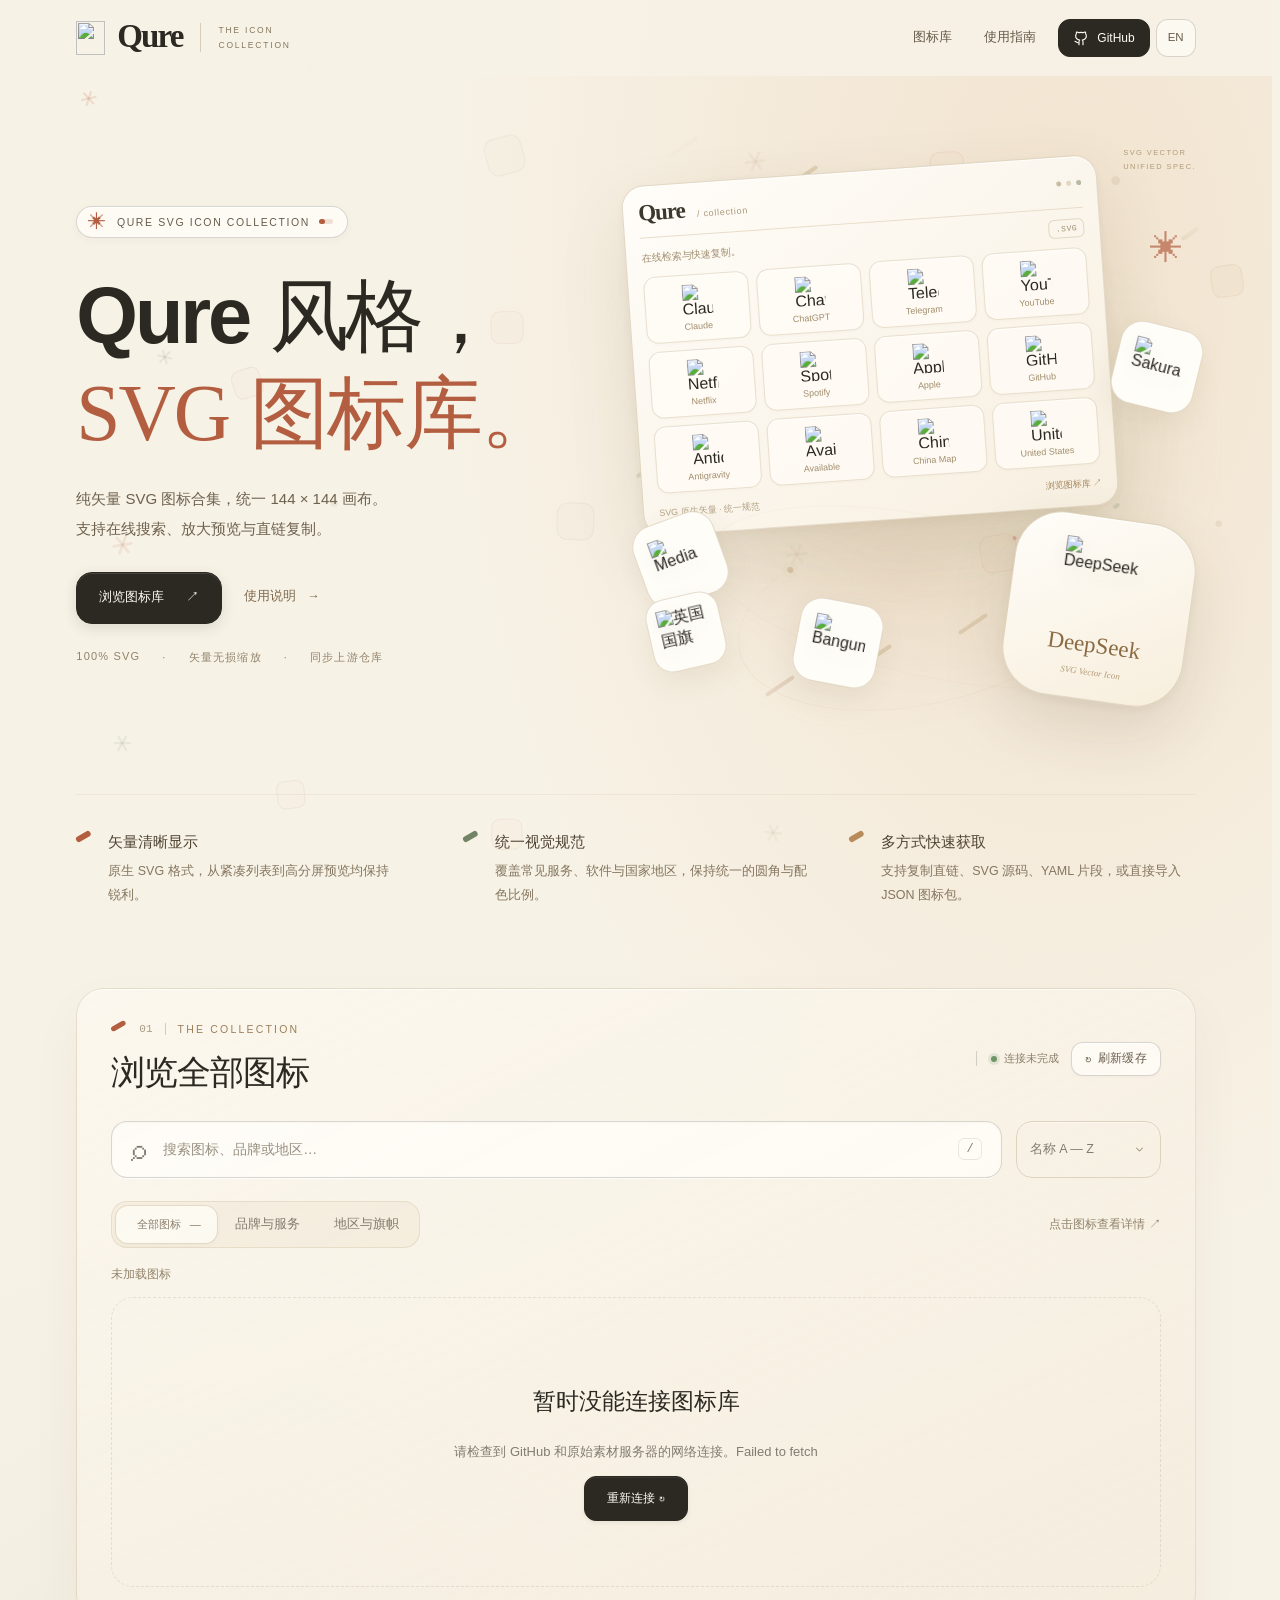
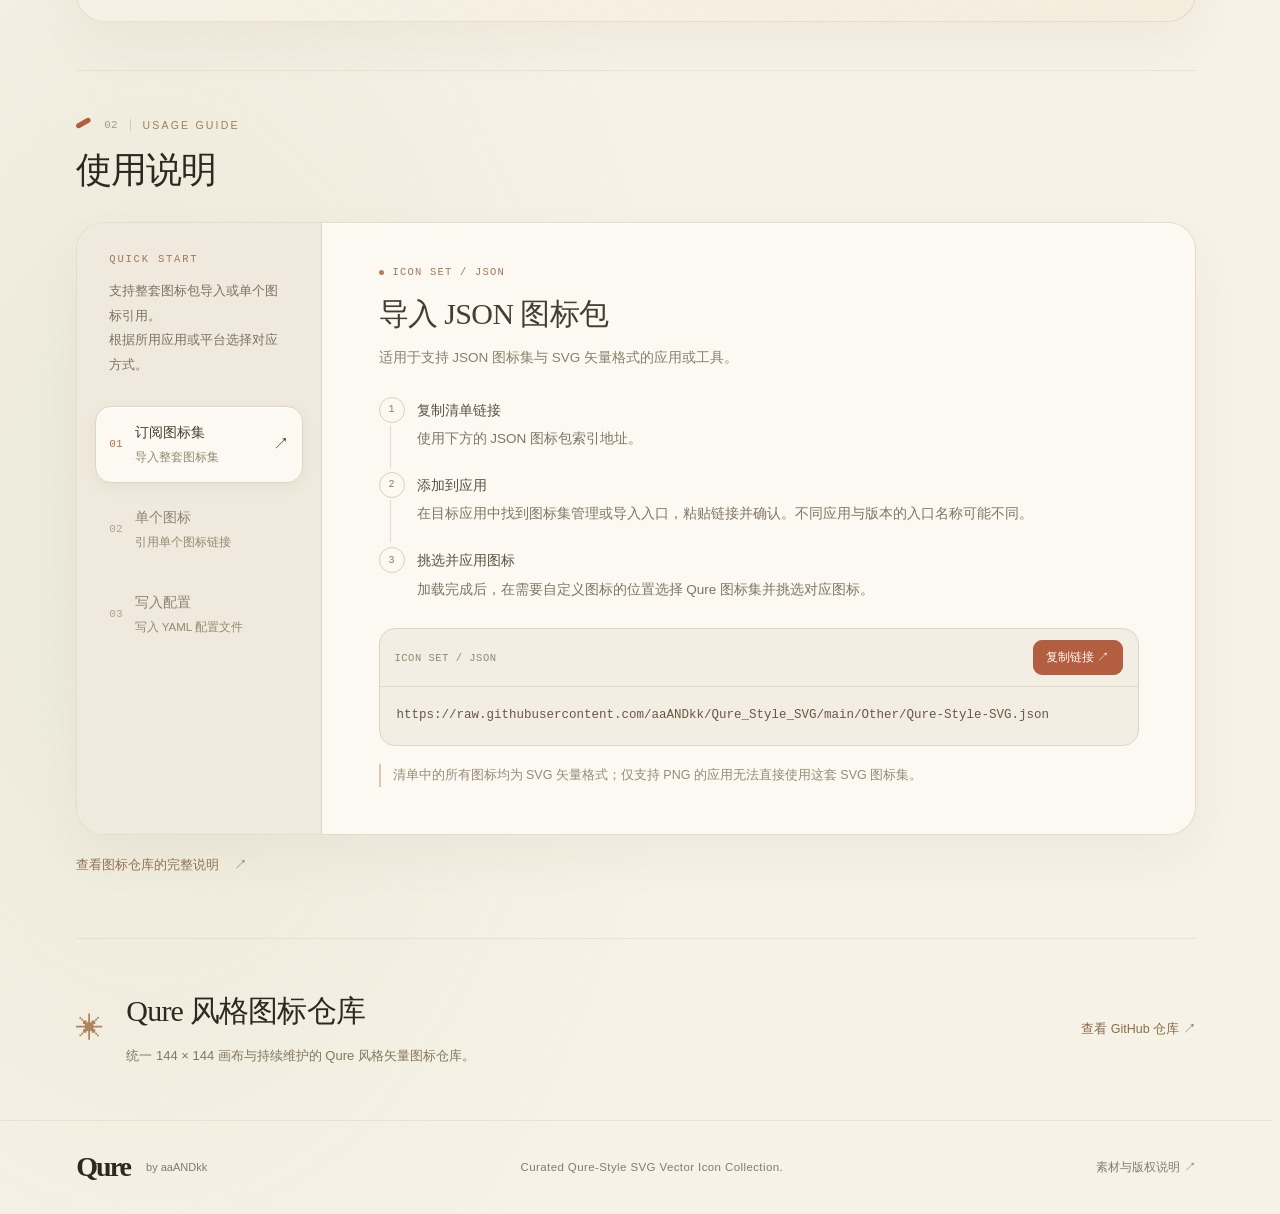
==== commit e2f20c97: "Initial commit" ====
--- a/qure/index.html
+++ b/qure/index.html
@@ -6,19 +6,19 @@
   <meta name="description" content="Qure 风格 SVG 图标在线预览与检索工具。" data-i18n-content="Qure 风格 SVG 图标在线预览与检索工具。">
   <title data-i18n="Qure — SVG 图标库">Qure — SVG 图标库</title>
   <link rel="icon" href="https://fastly.jsdelivr.net/gh/aaANDkk/Qure_Style_SVG@main/icon/svg/common/Qure.svg" type="image/svg+xml">
-  <link rel="stylesheet" href="style.css"><link rel="stylesheet" href="interactions.css"><link rel="stylesheet" href="refinements.css"><link rel="stylesheet" href="preview.css"><link rel="stylesheet" href="guide.css"><link rel="stylesheet" href="i18n.css"><link rel="stylesheet" href="polish.css"><script src="i18n.js" defer></script><script src="app.js" defer></script><script src="playground.js" defer></script><script src="ui.js" defer></script><script src="refinements.js" defer></script><script src="hero-carousel.js" defer></script><script src="ambient.js" defer></script><script src="guide.js" defer></script><script src="visits.js" defer></script>
+  <link rel="stylesheet" href="style.css"><link rel="stylesheet" href="interactions.css"><link rel="stylesheet" href="refinements.css"><link rel="stylesheet" href="preview.css"><link rel="stylesheet" href="guide.css"><link rel="stylesheet" href="i18n.css"><link rel="stylesheet" href="polish.css"><script src="i18n.js" defer></script><script src="app.js" defer></script><script src="ui.js" defer></script><script src="refinements.js" defer></script><script src="hero-carousel.js" defer></script><script src="ambient.js" defer></script><script src="guide.js" defer></script><script src="visits.js" defer></script>
 </head>
 <body>
   <a class="skip-content" href="#collection" data-i18n="跳到图标库">跳到图标库</a>
-  <header class="topbar"><a class="brand" href="./" aria-label="Qure 首页" data-i18n-aria-label="Qure 首页"><img src="https://fastly.jsdelivr.net/gh/aaANDkk/Qure_Style_SVG@main/icon/svg/common/Qure.svg" width="32" height="32" alt=""><span class="brand-word">Qure</span><span class="brand-note">THE ICON<br>COLLECTION</span></a><div class="topbar-right"><nav aria-label="主导航" data-i18n-aria-label="主导航"><a class="nav-library" href="#collection" data-i18n="图标库">图标库</a><a class="nav-studio" href="#playground" data-i18n="搭配实验室">搭配实验室</a><a class="nav-guide" href="#usage" data-i18n="使用指南">使用指南</a></nav><div class="topbar-actions"><div id="visit-badge" class="visit-badge" aria-label="Qure 站累计访问次数" title="Qure 站累计访问次数" data-i18n-aria-label="Qure 站累计访问次数" data-i18n-title="Qure 站累计访问次数"><span class="visit-value"><span class="visit-dot" aria-hidden="true"></span><span id="visit-count" class="visit-count">—</span></span><span class="visit-label" data-i18n="次访问">次访问</span></div><a class="nav-github" aria-label="访问 GitHub 图标仓库" href="https://github.com/aaANDkk/Qure_Style_SVG" target="_blank" rel="noopener noreferrer" data-i18n-aria-label="访问 GitHub 图标仓库"><svg viewBox="0 0 24 24" aria-hidden="true"><path d="M9 19c-4 1-4-2-6-2m12 5v-4a3.5 3.5 0 0 0-1-3c3-.4 6-1.5 6-6a4.6 4.6 0 0 0-1-3c.1-1 .1-2-.4-3 0 0-1.2-.4-3.6 1a13 13 0 0 0-6 0C6.6 2.6 5.4 3 5.4 3 5 4 4.9 5 5 6a4.6 4.6 0 0 0-1 3c0 4.5 3 5.6 6 6a3.5 3.5 0 0 0-1 3v4"/></svg><span>GitHub</span><span class="nav-arrow" aria-hidden="true">↗</span></a><button id="language-toggle" class="language-toggle" type="button" aria-label="Switch to English" lang="en">EN</button></div></div></header>
+  <header class="topbar"><a class="brand" href="./" aria-label="Qure 首页" data-i18n-aria-label="Qure 首页"><img src="https://fastly.jsdelivr.net/gh/aaANDkk/Qure_Style_SVG@main/icon/svg/common/Qure.svg" width="32" height="32" alt=""><span class="brand-word">Qure</span><span class="brand-note">THE ICON<br>COLLECTION</span></a><div class="topbar-right"><nav aria-label="主导航" data-i18n-aria-label="主导航"><a class="nav-library" href="#collection" data-i18n="图标库">图标库</a><a class="nav-guide" href="#usage" data-i18n="使用指南">使用指南</a></nav><div class="topbar-actions"><div id="visit-badge" class="visit-badge" aria-label="Qure 站累计访问次数" title="Qure 站累计访问次数" data-i18n-aria-label="Qure 站累计访问次数" data-i18n-title="Qure 站累计访问次数"><span class="visit-value"><span class="visit-dot" aria-hidden="true"></span><span id="visit-count" class="visit-count">—</span></span><span class="visit-label" data-i18n="次访问">次访问</span></div><a class="nav-github" aria-label="访问 GitHub 图标仓库" href="https://github.com/aaANDkk/Qure_Style_SVG" target="_blank" rel="noopener noreferrer" data-i18n-aria-label="访问 GitHub 图标仓库"><svg viewBox="0 0 24 24" aria-hidden="true"><path d="M9 19c-4 1-4-2-6-2m12 5v-4a3.5 3.5 0 0 0-1-3c3-.4 6-1.5 6-6a4.6 4.6 0 0 0-1-3c.1-1 .1-2-.4-3 0 0-1.2-.4-3.6 1a13 13 0 0 0-6 0C6.6 2.6 5.4 3 5.4 3 5 4 4.9 5 5 6a4.6 4.6 0 0 0-1 3c0 4.5 3 5.6 6 6a3.5 3.5 0 0 0-1 3v4"/></svg><span>GitHub</span><span class="nav-arrow" aria-hidden="true">↗</span></a><button id="language-toggle" class="language-toggle" type="button" aria-label="Switch to English" lang="en">EN</button></div></div></header>
   <main>
     <section class="hero" aria-labelledby="hero-title">
-      <div class="hero-copy"><p class="eyebrow"><span class="spark">✳</span> QURE SVG ICON COLLECTION</p><h1 id="hero-title"><span class="title-line" data-i18n="Qure 风格，">Qure 风格，</span><span class="title-line"><em data-i18n="SVG 图标库。">SVG 图标库。</em></span></h1><p class="intro"><span data-i18n="面向代理客户端与策略组的矢量图标合集。">面向代理客户端与策略组的矢量图标合集。</span><br><span data-i18n="统一绘制规范，支持在线搜索、放大预览与直链复制。">统一绘制规范，支持在线搜索、放大预览与直链复制。</span></p><div class="hero-actions"><a class="explore" href="#collection"><span data-i18n="浏览图标库">浏览图标库</span> <span aria-hidden="true">↗</span></a><a class="hero-secondary" href="#playground"><span data-i18n="策略组预览">策略组预览</span> <span aria-hidden="true">→</span></a></div><div class="hero-meta"><span>100% SVG</span><span data-i18n="矢量无损缩放">矢量无损缩放</span><span data-i18n="同步上游仓库">同步上游仓库</span></div></div>
-      <div class="hero-art hero-product" aria-label="可交互的图标库预览" data-i18n-aria-label="可交互的图标库预览"><div id="hero-window-scene" class="hero-scene window-scene"><div class="showcase-orbit" aria-hidden="true"></div><span class="showcase-note">SVG VECTOR<br>UNIFIED SPEC.</span><div class="showcase-window"><div class="showcase-titlebar"><span class="showcase-wordmark">Qure<span>/ collection</span></span><span class="showcase-dots" aria-hidden="true"><i></i><i></i><i></i></span></div><div class="showcase-toolbar"><span data-i18n="在线检索与快速复制。">在线检索与快速复制。</span><span class="showcase-format">.SVG</span></div><div class="showcase-grid"><div class="showcase-tile"><img data-feature="Claude" alt="Claude" width="38" height="38"><span>Claude</span></div><div class="showcase-tile"><img data-feature="ChatGPT" alt="ChatGPT" width="38" height="38"><span>ChatGPT</span></div><div class="showcase-tile"><img data-feature="Telegram" alt="Telegram" width="38" height="38"><span>Telegram</span></div><div class="showcase-tile"><img data-feature="YouTube" alt="YouTube" width="38" height="38"><span>YouTube</span></div><div class="showcase-tile"><img data-feature="Netflix" alt="Netflix" width="38" height="38"><span>Netflix</span></div><div class="showcase-tile"><img data-feature="Spotify" alt="Spotify" width="38" height="38"><span>Spotify</span></div><div class="showcase-tile"><img data-feature="Apple" alt="Apple" width="38" height="38"><span>Apple</span></div><div class="showcase-tile"><img data-feature="GitHub" alt="GitHub" width="38" height="38"><span>GitHub</span></div><div class="showcase-tile"><img data-feature="Antigravity" alt="Antigravity" width="38" height="38"><span>Antigravity</span></div><div class="showcase-tile"><img data-feature="Proxy" alt="Proxy" width="38" height="38"><span>Proxy</span></div><div class="showcase-tile"><img data-feature="ChinaMap" alt="China Map" width="38" height="38"><span>China Map</span></div><div class="showcase-tile"><img data-feature="United_States" data-group="flag" alt="United States" width="38" height="38"><span>United States</span></div></div><div class="showcase-window-footer"><span data-i18n="SVG 原生矢量 · 统一规范">SVG 原生矢量 · 统一规范</span><a href="#collection" data-i18n="浏览图标库 ↗">浏览图标库 ↗</a></div></div></div><div id="hero-floating-scene" class="hero-scene floating-scene"><div class="orbit orbit-one"></div><div class="orbit orbit-two"></div><span class="art-note">VECTOR ICONS.<br>BUILT FOR CLIENTS.</span><div class="featured featured-main"><img data-feature="DeepSeek" id="showcase-selected-icon" alt="DeepSeek" width="110" height="110"><span id="showcase-selected-name">DeepSeek</span><small>SVG Vector Icon</small></div><div class="featured featured-a"><img data-feature="Media" alt="Media" width="68" height="68"></div><div class="featured featured-b"><img data-feature="Sakura" alt="Sakura" width="64" height="64"></div><div class="featured featured-c"><img data-feature="Bangumi" alt="Bangumi" width="72" height="72"></div><div class="featured featured-d"><img data-feature="United_Kingdom" data-group="flag" alt="英国国旗" width="60" height="60" data-i18n-alt="英国国旗"></div><span class="art-plus" aria-hidden="true">✳</span><span class="art-caption">Qure Style SVG <span>↗</span></span></div></div>
+      <div class="hero-copy"><p class="eyebrow"><span class="spark">✳</span> QURE SVG ICON COLLECTION</p><h1 id="hero-title"><span class="title-line" data-i18n="Qure 风格，">Qure 风格，</span><span class="title-line"><em data-i18n="SVG 图标库。">SVG 图标库。</em></span></h1><p class="intro"><span data-i18n="纯矢量 SVG 图标合集，统一 144 × 144 画布。">纯矢量 SVG 图标合集，统一 144 × 144 画布。</span><br><span data-i18n="支持在线搜索、放大预览与直链复制。">支持在线搜索、放大预览与直链复制。</span></p><div class="hero-actions"><a class="explore" href="#collection"><span data-i18n="浏览图标库">浏览图标库</span> <span aria-hidden="true">↗</span></a><a class="hero-secondary" href="#usage"><span data-i18n="使用说明">使用说明</span> <span aria-hidden="true">→</span></a></div><div class="hero-meta"><span>100% SVG</span><span data-i18n="矢量无损缩放">矢量无损缩放</span><span data-i18n="同步上游仓库">同步上游仓库</span></div></div>
+      <div class="hero-art hero-product" aria-label="可交互的图标库预览" data-i18n-aria-label="可交互的图标库预览"><div id="hero-window-scene" class="hero-scene window-scene"><div class="showcase-orbit" aria-hidden="true"></div><span class="showcase-note">SVG VECTOR<br>UNIFIED SPEC.</span><div class="showcase-window"><div class="showcase-titlebar"><span class="showcase-wordmark">Qure<span>/ collection</span></span><span class="showcase-dots" aria-hidden="true"><i></i><i></i><i></i></span></div><div class="showcase-toolbar"><span data-i18n="在线检索与快速复制。">在线检索与快速复制。</span><span class="showcase-format">.SVG</span></div><div class="showcase-grid"><div class="showcase-tile"><img data-feature="Claude" alt="Claude" width="38" height="38"><span>Claude</span></div><div class="showcase-tile"><img data-feature="ChatGPT" alt="ChatGPT" width="38" height="38"><span>ChatGPT</span></div><div class="showcase-tile"><img data-feature="Telegram" alt="Telegram" width="38" height="38"><span>Telegram</span></div><div class="showcase-tile"><img data-feature="YouTube" alt="YouTube" width="38" height="38"><span>YouTube</span></div><div class="showcase-tile"><img data-feature="Netflix" alt="Netflix" width="38" height="38"><span>Netflix</span></div><div class="showcase-tile"><img data-feature="Spotify" alt="Spotify" width="38" height="38"><span>Spotify</span></div><div class="showcase-tile"><img data-feature="Apple" alt="Apple" width="38" height="38"><span>Apple</span></div><div class="showcase-tile"><img data-feature="GitHub" alt="GitHub" width="38" height="38"><span>GitHub</span></div><div class="showcase-tile"><img data-feature="Antigravity" alt="Antigravity" width="38" height="38"><span>Antigravity</span></div><div class="showcase-tile"><img data-feature="Available" alt="Available" width="38" height="38"><span>Available</span></div><div class="showcase-tile"><img data-feature="ChinaMap" alt="China Map" width="38" height="38"><span>China Map</span></div><div class="showcase-tile"><img data-feature="United_States" data-group="flag" alt="United States" width="38" height="38"><span>United States</span></div></div><div class="showcase-window-footer"><span data-i18n="SVG 原生矢量 · 统一规范">SVG 原生矢量 · 统一规范</span><a href="#collection" data-i18n="浏览图标库 ↗">浏览图标库 ↗</a></div></div></div><div id="hero-floating-scene" class="hero-scene floating-scene"><div class="orbit orbit-one"></div><div class="orbit orbit-two"></div><span class="art-note">VECTOR ICONS.<br>UNIFIED SPEC.</span><div class="featured featured-main"><img data-feature="DeepSeek" id="showcase-selected-icon" alt="DeepSeek" width="110" height="110"><span id="showcase-selected-name">DeepSeek</span><small>SVG Vector Icon</small></div><div class="featured featured-a"><img data-feature="Media" alt="Media" width="68" height="68"></div><div class="featured featured-b"><img data-feature="Sakura" alt="Sakura" width="64" height="64"></div><div class="featured featured-c"><img data-feature="Bangumi" alt="Bangumi" width="72" height="72"></div><div class="featured featured-d"><img data-feature="United_Kingdom" data-group="flag" alt="英国国旗" width="60" height="60" data-i18n-alt="英国国旗"></div><span class="art-plus" aria-hidden="true">✳</span><span class="art-caption">Qure Style SVG <span>↗</span></span></div></div>
     </section>
-    <div class="feature-strip" aria-label="图标集特点" data-i18n-aria-label="图标集特点"><div><span class="feature-number">01 /</span><div><strong data-i18n="矢量清晰显示">矢量清晰显示</strong><p data-i18n="原生 SVG 格式，从客户端小图标到高分屏预览均保持锐利。">原生 SVG 格式，从客户端小图标到高分屏预览均保持锐利。</p></div></div><div><span class="feature-number">02 /</span><div><strong data-i18n="统一视觉规范">统一视觉规范</strong><p data-i18n="覆盖常见服务、软件与国家地区，保持统一的圆角与配色比例。">覆盖常见服务、软件与国家地区，保持统一的圆角与配色比例。</p></div></div><div><span class="feature-number">03 /</span><div><strong data-i18n="策略组实时预览">策略组实时预览</strong><p data-i18n="可先在模拟策略组中测试图标搭配，确认效果后再复制配置。">可先在模拟策略组中测试图标搭配，确认效果后再复制配置。</p></div></div></div>
+    <div class="feature-strip" aria-label="图标集特点" data-i18n-aria-label="图标集特点"><div><span class="feature-number">01 /</span><div><strong data-i18n="矢量清晰显示">矢量清晰显示</strong><p data-i18n="原生 SVG 格式，从紧凑列表到高分屏预览均保持锐利。">原生 SVG 格式，从紧凑列表到高分屏预览均保持锐利。</p></div></div><div><span class="feature-number">02 /</span><div><strong data-i18n="统一视觉规范">统一视觉规范</strong><p data-i18n="覆盖常见服务、软件与国家地区，保持统一的圆角与配色比例。">覆盖常见服务、软件与国家地区，保持统一的圆角与配色比例。</p></div></div><div><span class="feature-number">03 /</span><div><strong data-i18n="多方式快速获取">多方式快速获取</strong><p data-i18n="支持复制直链、SVG 源码、YAML 片段，或直接导入 JSON 图标包。">支持复制直链、SVG 源码、YAML 片段，或直接导入 JSON 图标包。</p></div></div></div>
     <section id="collection" class="collection" aria-labelledby="collection-title">
-      <div class="section-heading"><div><p class="eyebrow"><span class="section-index">01</span> THE COLLECTION</p><h2 id="collection-title" data-i18n="浏览全部图标">浏览全部图标</h2></div><span class="live" title="后台图标数据同步时间" data-i18n-title="后台图标数据同步时间"><i></i><span id="sync-label" data-i18n="在线图标库">在线图标库</span></span></div>
+      <div class="section-heading"><div><p class="eyebrow"><span class="section-index">01</span> THE COLLECTION</p><h2 id="collection-title" data-i18n="浏览全部图标">浏览全部图标</h2></div><div class="section-actions"><span class="live" title="后台图标数据同步时间" data-i18n-title="后台图标数据同步时间"><i></i><span id="sync-label" data-i18n="在线图标库">在线图标库</span></span><button id="refresh-cache" class="quiet-button refresh-cache-btn" type="button" title="绕过本地与 CDN 缓存，重新拉取最新图标" data-i18n-title="绕过本地与 CDN 缓存，重新拉取最新图标"><span class="refresh-icon" aria-hidden="true">↻</span><span data-i18n="刷新缓存">刷新缓存</span></button></div></div>
       <div class="search-row"><label class="search-box"><span aria-hidden="true">⌕</span><input id="search" type="search" placeholder="搜索图标、品牌或地区…" autocomplete="off" aria-label="搜索图标" data-i18n-aria-label="搜索图标" data-i18n-placeholder="搜索图标、品牌或地区…"><kbd>/</kbd></label><label class="sort-label"><span class="sr-only" data-i18n="排序方式">排序方式</span><select id="sort"><option value="az" data-i18n="名称 A — Z">名称 A — Z</option><option value="za" data-i18n="名称 Z — A">名称 Z — A</option></select></label></div>
       <div class="filter-row"><div class="tabs" role="group" aria-label="图标分类" data-i18n-aria-label="图标分类"><button data-category="all" class="active" aria-pressed="true"><span data-i18n="全部图标">全部图标</span> <span id="all-count">—</span></button><button data-category="common" aria-pressed="false" data-i18n="品牌与服务">品牌与服务</button><button data-category="flag" aria-pressed="false" data-i18n="地区与旗帜">地区与旗帜</button></div><span class="grid-hint" data-i18n="点击图标查看详情 ↗">点击图标查看详情 ↗</span></div>
       <div class="status-row"><p id="status" role="status" aria-live="polite" data-i18n="正在连接图标库…">正在连接图标库…</p></div>
@@ -27,22 +27,10 @@
       <div id="empty" class="empty" hidden><span aria-hidden="true">⌕</span><h3 data-i18n="还没有找到这枚图标">还没有找到这枚图标</h3><p data-i18n="试试其他名称，或切换分类。">试试其他名称，或切换分类。</p><button id="reset" class="quiet-button" data-i18n="清除筛选">清除筛选</button></div>
       <button id="more" class="more" hidden><span data-i18n="加载更多">加载更多</span> <span aria-hidden="true">↓</span></button>
     </section>
-    <section id="playground" class="playground" aria-labelledby="playground-title">
-      <div class="section-heading"><div><p class="eyebrow"><span class="section-index">02</span> THE PLAYGROUND</p><h2 id="playground-title" data-i18n="策略组搭配预览">策略组搭配预览</h2><p class="studio-intro" data-i18n="模拟 Clash 策略组列表，选中分组即可更换对应图标。">模拟 Clash 策略组列表，选中分组即可更换对应图标。</p></div><span class="studio-label" data-i18n="图标试搭 · 非代理客户端">图标试搭 · 非代理客户端</span></div>
-      <div class="studio-layout">
-        <div id="clash-window" class="clash-window" data-theme="light">
-          <div class="clash-titlebar"><div class="window-dots" aria-hidden="true"><i></i><i></i><i></i></div><span>Qure / Clash Playground</span><div class="theme-switch" role="group" aria-label="策略组预览主题" data-i18n-aria-label="策略组预览主题"><button id="studio-light" aria-pressed="true" title="浅色预览" data-i18n-title="浅色预览" data-i18n="浅色">浅色</button><button id="studio-dark" aria-pressed="false" title="深色预览" data-i18n-title="深色预览" data-i18n="深色">深色</button></div></div>
-          <div class="clash-body"><aside class="clash-sidebar" aria-label="预览界面侧栏" data-i18n-aria-label="预览界面侧栏"><span class="clash-app-logo">Q<span>ure</span></span><span class="sidebar-item">◴ <span data-i18n="概览">概览</span></span><span class="sidebar-item selected">⇄ <span data-i18n="代理">代理</span></span><span class="sidebar-item">☷ <span data-i18n="规则">规则</span></span><span class="sidebar-item">⚙ <span data-i18n="设置">设置</span></span><span class="sidebar-bottom">POLICY<br>PREVIEW.</span></aside><div class="clash-main"><div class="clash-heading"><div><p>PROXIES</p><h3><span data-i18n="代理策略组">代理策略组</span> <span id="group-count"></span></h3></div><span class="mock-mode" data-i18n="规则模式">规则模式</span></div><div id="group-list" class="group-list" aria-label="可编辑的策略组" data-i18n-aria-label="可编辑的策略组"></div><button id="add-group" class="add-group" data-i18n="＋ 添加策略组">＋ 添加策略组</button><p class="clash-disclaimer" data-i18n="仅预览图标与分组搭配，不连接节点、不测量延迟。">仅预览图标与分组搭配，不连接节点、不测量延迟。</p></div></div>
-        </div>
-        <aside class="studio-editor" aria-labelledby="editor-title"><div class="editor-heading"><span class="eyebrow">GROUP EDITOR</span><span id="studio-save-state" role="status" data-i18n="自动保存到本机">自动保存到本机</span></div><h3 id="editor-title" data-i18n="编辑策略组">编辑策略组</h3><div id="editor-fields"><label class="studio-field"><span data-i18n="分组名称">分组名称</span><input id="group-name" maxlength="48" autocomplete="off" placeholder="例如 YouTube" data-i18n-placeholder="例如 YouTube"></label><label class="studio-field"><span data-i18n="预览路由">预览路由</span><select id="group-route"><option value="Proxy">Proxy</option><option value="自动选择" data-i18n="自动选择">自动选择</option><option value="DIRECT">DIRECT</option><option value="REJECT">REJECT</option><option value="香港节点" data-i18n="香港节点">香港节点</option><option value="日本节点" data-i18n="日本节点">日本节点</option><option value="新加坡节点" data-i18n="新加坡节点">新加坡节点</option><option value="美国节点" data-i18n="美国节点">美国节点</option></select></label><div class="group-tools"><button id="group-up" title="上移策略组" data-i18n-title="上移策略组" data-i18n="↑ 上移">↑ 上移</button><button id="group-down" title="下移策略组" data-i18n-title="下移策略组" data-i18n="↓ 下移">↓ 下移</button><button id="remove-group" class="danger" data-i18n="删除分组">删除分组</button></div><div class="editor-icon-label"><span data-i18n="当前图标">当前图标</span><button id="inspect-group-icon" data-i18n="放大查看 ↗">放大查看 ↗</button></div><button id="chosen-icon" class="chosen-icon" type="button" aria-label="更换当前策略组图标" data-i18n-aria-label="更换当前策略组图标"></button><p class="editor-tip" data-i18n="点击图标即可更换，结果会实时同步至左侧预览。">点击图标即可更换，结果会实时同步至左侧预览。</p></div><div id="editor-empty" hidden><p data-i18n="当前暂无策略组，可点击下方按钮新建。">当前暂无策略组，可点击下方按钮新建。</p><button id="add-first" class="primary" data-i18n="＋ 添加第一组">＋ 添加第一组</button></div><div class="studio-actions"><button id="reset-design" data-i18n="恢复预设">恢复预设</button></div></aside>
-      </div>
-    </section>
-    <dialog id="icon-dialog" class="icon-dialog" aria-labelledby="icon-dialog-title"><div class="dialog-topline"><span class="eyebrow">SELECT ICON</span><button id="close-icon-dialog" class="round-button" aria-label="关闭图标选择" data-i18n-aria-label="关闭图标选择"><svg viewBox="0 0 24 24" aria-hidden="true"><path d="m6 6 12 12M6 18 18 6"/></svg></button></div><div class="icon-dialog-heading"><h2 id="icon-dialog-title" data-i18n="选择图标">选择图标</h2><p id="icon-dialog-description" data-i18n="为当前策略组指定图标。">为当前策略组指定图标。</p></div><div class="picker-search"><input id="picker-search" type="search" placeholder="搜索品牌、地区、图标…" aria-label="搜索搭配图标" data-i18n-aria-label="搜索搭配图标" data-i18n-placeholder="搜索品牌、地区、图标…"><select id="picker-category" aria-label="筛选搭配图标分类" data-i18n-aria-label="筛选搭配图标分类"><option value="all" data-i18n="全部">全部</option><option value="common" data-i18n="服务">服务</option><option value="flag" data-i18n="地区">地区</option></select></div><div id="icon-picker" class="icon-picker" aria-label="选择策略组图标" data-i18n-aria-label="选择策略组图标"></div><div class="picker-pagination"><button id="picker-prev" aria-label="上一页图标" data-i18n-aria-label="上一页图标">←</button><span id="picker-status" role="status"></span><button id="picker-next" aria-label="下一页图标" data-i18n-aria-label="下一页图标">→</button></div><div class="icon-dialog-footer"><div id="pending-icon" class="pending-icon"><span data-i18n="选择图标">选择图标</span></div><button id="apply-icon" class="primary"><span data-i18n="应用到策略组">应用到策略组</span> <span aria-hidden="true">↗</span></button></div></dialog>
-    <dialog id="studio-confirm" aria-labelledby="studio-confirm-title"><div class="dialog-scroll"><div class="confirm-symbol" aria-hidden="true">↺</div><span class="eyebrow">RESET</span><h2 id="studio-confirm-title" data-i18n="恢复预设搭配？">恢复预设搭配？</h2><p data-i18n="当前分组、名称和图标搭配会恢复为预设，此操作无法撤销。">当前分组、名称和图标搭配会恢复为预设，此操作无法撤销。</p><div class="confirm-actions"><button id="cancel-reset" class="quiet-button" data-i18n="取消">取消</button><button id="confirm-reset" class="primary" data-i18n="恢复预设">恢复预设</button></div></div></dialog>
     <section id="usage" class="usage-guide" aria-labelledby="usage-title">
-      <div class="section-heading"><div><p class="eyebrow"><span class="section-index">03</span> USAGE GUIDE</p><h2 id="usage-title" data-i18n="使用说明">使用说明</h2></div></div>
+      <div class="section-heading"><div><p class="eyebrow"><span class="section-index">02</span> USAGE GUIDE</p><h2 id="usage-title" data-i18n="使用说明">使用说明</h2></div></div>
       <div class="guide-layout">
-        <aside class="guide-intro"><span class="guide-index-label">QUICK START</span><p><span data-i18n="支持整套订阅或单个引用。">支持整套订阅或单个引用。</span><br><span data-i18n="根据所用客户端选择对应方式。">根据所用客户端选择对应方式。</span></p>
+        <aside class="guide-intro"><span class="guide-index-label">QUICK START</span><p><span data-i18n="支持整套图标包导入或单个图标引用。">支持整套图标包导入或单个图标引用。</span><br><span data-i18n="根据所用应用或平台选择对应方式。">根据所用应用或平台选择对应方式。</span></p>
           <div class="guide-nav" role="tablist" aria-label="选择使用方式" data-i18n-aria-label="选择使用方式">
             <button id="guide-tab-pack" role="tab" aria-selected="true" aria-controls="guide-pack"><span>01</span><span><strong data-i18n="订阅图标集">订阅图标集</strong><small data-i18n="导入整套图标集">导入整套图标集</small></span><span aria-hidden="true">↗</span></button>
             <button id="guide-tab-single" role="tab" aria-selected="false" aria-controls="guide-single" tabindex="-1"><span>02</span><span><strong data-i18n="单个图标">单个图标</strong><small data-i18n="引用单个图标链接">引用单个图标链接</small></span><span aria-hidden="true">↗</span></button>
@@ -51,37 +39,37 @@
         </aside>
         <div class="guide-paper">
           <div id="guide-pack" class="guide-panel" role="tabpanel" aria-labelledby="guide-tab-pack" tabindex="0">
-            <span class="guide-kicker">ICON SET / SUBSCRIPTION</span><h3 data-i18n="在客户端导入图标集">在客户端导入图标集</h3><p data-i18n="适用于同时支持 JSON 图标集与 SVG 图片的客户端，例如 FlClash、Bettbox。">适用于同时支持 JSON 图标集与 SVG 图片的客户端，例如 FlClash、Bettbox。</p>
-            <ol class="guide-steps"><li><span><strong data-i18n="复制订阅链接">复制订阅链接</strong><span data-i18n="使用下方的 JSON 图标集地址。">使用下方的 JSON 图标集地址。</span></span></li><li><span><strong data-i18n="添加到客户端">添加到客户端</strong><span data-i18n="在客户端找到图标集管理或添加图标集入口，粘贴链接并确认。不同客户端与版本的入口名称可能不同。">在客户端找到图标集管理或添加图标集入口，粘贴链接并确认。不同客户端与版本的入口名称可能不同。</span></span></li><li><span><strong data-i18n="为策略组挑选图标">为策略组挑选图标</strong><span data-i18n="加载完成后，在支持自定义图标的策略组中，选择 Qure 图标集并挑选图标。">加载完成后，在支持自定义图标的策略组中，选择 Qure 图标集并挑选图标。</span></span></li></ol>
+            <span class="guide-kicker">ICON SET / JSON</span><h3 data-i18n="导入 JSON 图标包">导入 JSON 图标包</h3><p data-i18n="适用于支持 JSON 图标集与 SVG 矢量格式的应用或工具。">适用于支持 JSON 图标集与 SVG 矢量格式的应用或工具。</p>
+            <ol class="guide-steps"><li><span><strong data-i18n="复制清单链接">复制清单链接</strong><span data-i18n="使用下方的 JSON 图标包索引地址。">使用下方的 JSON 图标包索引地址。</span></span></li><li><span><strong data-i18n="添加到应用">添加到应用</strong><span data-i18n="在目标应用中找到图标集管理或导入入口，粘贴链接并确认。不同应用与版本的入口名称可能不同。">在目标应用中找到图标集管理或导入入口，粘贴链接并确认。不同应用与版本的入口名称可能不同。</span></span></li><li><span><strong data-i18n="挑选并应用图标">挑选并应用图标</strong><span data-i18n="加载完成后，在需要自定义图标的位置选择 Qure 图标集并挑选对应图标。">加载完成后，在需要自定义图标的位置选择 Qure 图标集并挑选对应图标。</span></span></li></ol>
             <div class="guide-snippet"><div class="guide-snippet-head"><span>ICON SET / JSON</span><button class="guide-copy" data-guide-copy="guide-json-url" aria-label="复制图标集订阅链接" data-i18n-aria-label="复制图标集订阅链接" data-i18n="复制链接 ↗">复制链接 ↗</button></div><pre><code id="guide-json-url">https://raw.githubusercontent.com/aaANDkk/Qure_Style_SVG/main/Other/Qure-Style-SVG.json</code></pre></div>
-            <p class="guide-note" data-i18n="Bettbox 已内置此图标包，可以先查看内置列表。仅支持 PNG 的客户端无法直接使用这套 SVG 图标集。">Bettbox 已内置此图标包，可以先查看内置列表。仅支持 PNG 的客户端无法直接使用这套 SVG 图标集。</p>
+            <p class="guide-note" data-i18n="清单中的所有图标均为 SVG 矢量格式；仅支持 PNG 的应用无法直接使用这套 SVG 图标集。">清单中的所有图标均为 SVG 矢量格式；仅支持 PNG 的应用无法直接使用这套 SVG 图标集。</p>
           </div>
           <div id="guide-single" class="guide-panel" role="tabpanel" aria-labelledby="guide-tab-single" tabindex="0" hidden>
-            <span class="guide-kicker">SINGLE ICON / URL</span><h3 data-i18n="直接使用单个图标">直接使用单个图标</h3><p data-i18n="不必导入整套图标。支持 SVG 图片链接的客户端，可以直接使用单个图标。">不必导入整套图标。支持 SVG 图片链接的客户端，可以直接使用单个图标。</p>
-            <ol class="guide-steps"><li><span><strong data-i18n="搜索目标图标">搜索目标图标</strong><span data-i18n="在上方图标库搜索名称，点击图标打开预览。">在上方图标库搜索名称，点击图标打开预览。</span></span></li><li><span><strong data-i18n="粘贴图标链接">粘贴图标链接</strong><span data-i18n="点击“复制图标链接”，粘贴到客户端的自定义图标地址中。">点击“复制图标链接”，粘贴到客户端的自定义图标地址中。</span></span></li><li><span><strong data-i18n="也可以下载原图">也可以下载原图</strong><span data-i18n="需要本地文件时，点击“下载 SVG”；需要嵌入网页时，可使用“复制 SVG 源码”。">需要本地文件时，点击“下载 SVG”；需要嵌入网页时，可使用“复制 SVG 源码”。</span></span></li></ol>
+            <span class="guide-kicker">SINGLE ICON / URL</span><h3 data-i18n="直接使用单个图标">直接使用单个图标</h3><p data-i18n="不必导入整套图标。支持 SVG 图片链接的应用或网页，可以直接使用单个图标。">不必导入整套图标。支持 SVG 图片链接的应用或网页，可以直接使用单个图标。</p>
+            <ol class="guide-steps"><li><span><strong data-i18n="搜索目标图标">搜索目标图标</strong><span data-i18n="在上方图标库搜索名称，点击图标打开预览。">在上方图标库搜索名称，点击图标打开预览。</span></span></li><li><span><strong data-i18n="粘贴图标链接">粘贴图标链接</strong><span data-i18n="点击“复制图标链接”，粘贴到需要自定义图标的地址栏中。">点击“复制图标链接”，粘贴到需要自定义图标的地址栏中。</span></span></li><li><span><strong data-i18n="也可以下载原图">也可以下载原图</strong><span data-i18n="需要本地文件时，点击“下载 SVG”；需要嵌入网页时，可使用“复制 SVG 源码”。">需要本地文件时，点击“下载 SVG”；需要嵌入网页时，可使用“复制 SVG 源码”。</span></span></li></ol>
             <div class="guide-snippet"><div class="guide-snippet-head"><span>EXAMPLE / ChatGPT.svg</span><button class="guide-copy" data-guide-copy="guide-icon-url" aria-label="复制 ChatGPT 图标链接" data-i18n-aria-label="复制 ChatGPT 图标链接" data-i18n="复制链接 ↗">复制链接 ↗</button></div><pre><code id="guide-icon-url">https://raw.githubusercontent.com/aaANDkk/Qure_Style_SVG/main/icon/svg/common/ChatGPT.svg</code></pre></div>
             <p class="guide-note" data-i18n="文件名区分大小写。品牌与服务位于 common 目录，地区与旗帜位于 flag 目录；直接从预览复制链接更方便。">文件名区分大小写。品牌与服务位于 common 目录，地区与旗帜位于 flag 目录；直接从预览复制链接更方便。</p>
           </div>
           <div id="guide-config" class="guide-panel" role="tabpanel" aria-labelledby="guide-tab-config" tabindex="0" hidden>
-            <span class="guide-kicker">YAML / CONFIG</span><h3 data-i18n="在配置文件中指定图标">在配置文件中指定图标</h3><p data-i18n="在 Mihomo / Clash 配置的目标策略组中，添加 icon 字段。显示效果取决于客户端是否支持该字段与 SVG。">在 Mihomo / Clash 配置的目标策略组中，添加 icon 字段。显示效果取决于客户端是否支持该字段与 SVG。</p>
-            <ol class="guide-steps"><li><span><strong data-i18n="复制配置片段">复制配置片段</strong><span data-i18n="打开图标预览，点击“复制配置片段”。">打开图标预览，点击“复制配置片段”。</span></span></li><li><span><strong data-i18n="放入目标策略组">放入目标策略组</strong><span data-i18n="将 icon 字段放进目标策略组中，与 name、type 等字段保持相同缩进；已有 icon 时替换原值。">将 icon 字段放进目标策略组中，与 name、type 等字段保持相同缩进；已有 icon 时替换原值。</span></span></li><li><span><strong data-i18n="保存并查看效果">保存并查看效果</strong><span data-i18n="保存并重新加载配置，在支持的客户端中查看效果。">保存并重新加载配置，在支持的客户端中查看效果。</span></span></li></ol>
-            <div class="guide-snippet"><div class="guide-snippet-head"><span>POLICY GROUP / YAML</span><button class="guide-copy" data-guide-copy="guide-config-code" aria-label="复制 icon 配置片段" data-i18n-aria-label="复制 icon 配置片段" data-i18n="复制片段 ↗">复制片段 ↗</button></div><pre><code id="guide-config-code">icon: "https://raw.githubusercontent.com/aaANDkk/Qure_Style_SVG/main/icon/svg/flag/Japan.svg"</code></pre></div>
-            <p class="guide-note" data-i18n="搭配实验室用于预览图标效果，修改会自动保存在当前浏览器。要在客户端使用图标，请复制图标链接或配置片段。">搭配实验室用于预览图标效果，修改会自动保存在当前浏览器。要在客户端使用图标，请复制图标链接或配置片段。</p>
+            <span class="guide-kicker">YAML / CONFIG</span><h3 data-i18n="在配置文件中指定图标">在配置文件中指定图标</h3><p data-i18n="在支持 YAML 配置的应用或组件中，为目标条目添加 icon 字段。显示效果取决于对应工具是否支持该字段与 SVG。">在支持 YAML 配置的应用或组件中，为目标条目添加 icon 字段。显示效果取决于对应工具是否支持该字段与 SVG。</p>
+            <ol class="guide-steps"><li><span><strong data-i18n="复制配置片段">复制配置片段</strong><span data-i18n="打开图标预览，点击“复制配置片段”。">打开图标预览，点击“复制配置片段”。</span></span></li><li><span><strong data-i18n="放入目标条目">放入目标条目</strong><span data-i18n="将 icon 字段放进目标条目中，与 name 等字段保持相同缩进；已有 icon 时替换原值。">将 icon 字段放进目标条目中，与 name 等字段保持相同缩进；已有 icon 时替换原值。</span></span></li><li><span><strong data-i18n="保存并查看效果">保存并查看效果</strong><span data-i18n="保存并重新加载配置，在支持的应用中查看效果。">保存并重新加载配置，在支持的应用中查看效果。</span></span></li></ol>
+            <div class="guide-snippet"><div class="guide-snippet-head"><span>ICON FIELD / YAML</span><button class="guide-copy" data-guide-copy="guide-config-code" aria-label="复制 icon 配置片段" data-i18n-aria-label="复制 icon 配置片段" data-i18n="复制片段 ↗">复制片段 ↗</button></div><pre><code id="guide-config-code">icon: "https://raw.githubusercontent.com/aaANDkk/Qure_Style_SVG/main/icon/svg/flag/Japan.svg"</code></pre></div>
+            <p class="guide-note" data-i18n="文件名区分大小写，点击“复制配置片段”或“复制链接”即可直接使用。">文件名区分大小写，点击“复制配置片段”或“复制链接”即可直接使用。</p>
           </div>
 
         </div>
       </div>
       <a class="guide-source" href="https://github.com/aaANDkk/Qure_Style_SVG#readme" target="_blank" rel="noopener noreferrer"><span data-i18n="查看图标仓库的完整说明">查看图标仓库的完整说明</span> <span aria-hidden="true">↗</span></a>
     </section>
-    <section class="closing"><span class="spark" aria-hidden="true">✳</span><div><h2 data-i18n="Qure 风格图标仓库">Qure 风格图标仓库</h2><p data-i18n="适用于 Mihomo、Clash、Surge、Quantumult X 等支持自定义图标的客户端。">适用于 Mihomo、Clash、Surge、Quantumult X 等支持自定义图标的客户端。</p></div><a href="https://github.com/aaANDkk/Qure_Style_SVG" target="_blank" rel="noopener noreferrer" data-i18n="查看 GitHub 仓库 ↗">查看 GitHub 仓库 ↗</a></section>
+    <section class="closing"><span class="spark" aria-hidden="true">✳</span><div><h2 data-i18n="Qure 风格图标仓库">Qure 风格图标仓库</h2><p data-i18n="统一 144 × 144 画布与持续维护的 Qure 风格矢量图标仓库。">统一 144 × 144 画布与持续维护的 Qure 风格矢量图标仓库。</p></div><a href="https://github.com/aaANDkk/Qure_Style_SVG" target="_blank" rel="noopener noreferrer" data-i18n="查看 GitHub 仓库 ↗">查看 GitHub 仓库 ↗</a></section>
   </main>
-  <footer><a class="brand" href="./">Qure<span class="footer-credit">by aaANDkk</span></a><p>SVG Icon Collection for Proxy Clients.</p><a href="https://github.com/aaANDkk/Qure_Style_SVG/blob/main/THIRD_PARTY_NOTICES.md" target="_blank" rel="noopener noreferrer" data-i18n="素材与版权说明 ↗">素材与版权说明 ↗</a></footer>
+  <footer><a class="brand" href="./">Qure<span class="footer-credit">by aaANDkk</span></a><p>Curated Qure-Style SVG Vector Icon Collection.</p><a href="https://github.com/aaANDkk/Qure_Style_SVG/blob/main/THIRD_PARTY_NOTICES.md" target="_blank" rel="noopener noreferrer" data-i18n="素材与版权说明 ↗">素材与版权说明 ↗</a></footer>
   <dialog id="preview" class="preview-redesign" aria-labelledby="preview-title">
     <div class="preview-top"><div><span class="preview-wordmark">Qure</span><span class="preview-top-label">ICON INSPECTOR</span></div><button id="close" class="round-button" aria-label="关闭预览" data-i18n-aria-label="关闭预览"><svg viewBox="0 0 24 24" aria-hidden="true"><path d="m6 6 12 12M6 18 18 6"/></svg></button></div>
     <div class="preview-workspace"><div class="preview-canvas-column"><div id="preview-stage" class="preview-stage" tabindex="0" aria-label="图标画布，可拖动平移、滚轮缩放；触屏支持双指缩放" data-i18n-aria-label="图标画布，可拖动平移、滚轮缩放；触屏支持双指缩放"><img id="preview-image" alt="" draggable="false"><span id="preview-image-error" hidden data-i18n="图片加载失败，请检查网络后重试。">图片加载失败，请检查网络后重试。</span><span class="canvas-corner-label" aria-hidden="true">SVG / VECTOR</span></div>
     <div class="inspector-dock"><div class="swatches" role="group" aria-label="预览背景" data-i18n-aria-label="预览背景"><button data-bg="paper" class="swatch paper selected" aria-label="纸色背景" aria-pressed="true" data-i18n-aria-label="纸色背景"></button><button data-bg="white" class="swatch white" aria-label="白色背景" aria-pressed="false" data-i18n-aria-label="白色背景"></button><button data-bg="dark" class="swatch dark" aria-label="深色背景" aria-pressed="false" data-i18n-aria-label="深色背景"></button><button data-bg="checker" class="swatch checker" aria-label="透明网格背景" aria-pressed="false" data-i18n-aria-label="透明网格背景"></button></div><div class="zoom-stepper" role="group" aria-label="图标预览尺寸" data-i18n-aria-label="图标预览尺寸"><button id="zoom-out" aria-label="缩小图标" data-i18n-aria-label="缩小图标">−</button><label><span class="sr-only" data-i18n="尺寸，单位像素">尺寸，单位像素</span><input id="zoom" type="text" value="180" maxlength="4" inputmode="numeric" pattern="[0-9]*" autocomplete="off" spellcheck="false" aria-label="预览尺寸，48 至 1024 像素" data-i18n-aria-label="预览尺寸，48 至 1024 像素"><span>px</span></label><button id="zoom-in" aria-label="放大图标" data-i18n-aria-label="放大图标">＋</button><output id="zoom-value" class="sr-only">180px</output></div><button id="reset-view" class="inspector-reset" title="重置缩放与位置" aria-label="重置视图" data-i18n-aria-label="重置视图" data-i18n-title="重置缩放与位置">↺</button></div>
     <div class="canvas-bottom"><div class="canvas-step"><button id="previous" aria-label="上一枚图标" title="上一枚（←）" data-i18n-aria-label="上一枚图标" data-i18n-title="上一枚（←）">←</button><span id="preview-position"></span><button id="next" aria-label="下一枚图标" title="下一枚（→）" data-i18n-aria-label="下一枚图标" data-i18n-title="下一枚（→）">→</button></div><span data-i18n="拖动平移 · 滚轮缩放">拖动平移 · 滚轮缩放</span></div></div>
-    <aside class="preview-info"><div class="inspector-intro"><span id="preview-category" class="eyebrow"></span><h2 id="preview-title"></h2><span class="vector-badge">SVG <span data-i18n="矢量原图">矢量原图</span></span><p class="inspector-description"><span data-i18n="支持缩放、平移与多背景对比。">支持缩放、平移与多背景对比。</span><br><span data-i18n="可切换不同底色，检查浅色与深色模式下的边缘表现。">可切换不同底色，检查浅色与深色模式下的边缘表现。</span></p></div><div class="inspector-source"><span data-i18n="文件路径">文件路径</span><p id="preview-path"></p></div><div class="modal-actions"><button id="copy" class="primary"><span data-i18n="复制图标链接">复制图标链接</span> <span>↗</span></button><button id="download" class="quiet-button"><span data-i18n="下载 SVG">下载 SVG</span> <span>↓</span></button><button id="try-icon" class="quiet-button"><span data-i18n="应用到策略组">应用到策略组</span> <span>↗</span></button></div><div class="extra-actions"><button id="copy-svg" data-i18n="复制 SVG 源码">复制 SVG 源码</button><button id="copy-config" data-i18n="复制配置片段">复制配置片段</button><a id="source-link" target="_blank" rel="noopener noreferrer" data-i18n="查看源文件">查看源文件</a></div><p class="modal-note" data-i18n="← → 切换 · + / − 缩放 · 0 重置 · Esc 关闭">← → 切换 · + / − 缩放 · 0 重置 · Esc 关闭</p></aside></div>
+    <aside class="preview-info"><div class="inspector-intro"><span id="preview-category" class="eyebrow"></span><h2 id="preview-title"></h2><span class="vector-badge">SVG <span data-i18n="矢量原图">矢量原图</span></span><p class="inspector-description"><span data-i18n="支持缩放、平移与多背景对比。">支持缩放、平移与多背景对比。</span><br><span data-i18n="可切换不同底色，检查浅色与深色模式下的边缘表现。">可切换不同底色，检查浅色与深色模式下的边缘表现。</span></p></div><div class="inspector-source"><span data-i18n="文件路径">文件路径</span><p id="preview-path"></p></div><div class="modal-actions"><button id="copy" class="primary"><span data-i18n="复制图标链接">复制图标链接</span> <span>↗</span></button><button id="download" class="quiet-button"><span data-i18n="下载 SVG">下载 SVG</span> <span>↓</span></button></div><div class="extra-actions"><button id="copy-svg" data-i18n="复制 SVG 源码">复制 SVG 源码</button><button id="copy-config" data-i18n="复制配置片段">复制配置片段</button><a id="source-link" target="_blank" rel="noopener noreferrer" data-i18n="查看源文件">查看源文件</a></div><p class="modal-note" data-i18n="← → 切换 · + / − 缩放 · 0 重置 · Esc 关闭">← → 切换 · + / − 缩放 · 0 重置 · Esc 关闭</p></aside></div>
   </dialog>
   <div id="toast" class="toast" role="status" aria-live="polite"></div>
 </body></html>
--- a/qure/polish.css
+++ b/qure/polish.css
@@ -848,6 +848,15 @@
 }
 
 /* ---------- Section Headings & Scroll Reveal ---------- */
+.section-actions {
+  display: inline-flex;
+  align-items: center;
+  justify-content: flex-end;
+  gap: 12px;
+  flex-wrap: wrap;
+  flex-shrink: 0;
+}
+
 .section-heading .live {
   font-family: var(--mono);
   font-size: 11px;
@@ -863,6 +872,54 @@
   height: 6px;
   background: #6f9468;
   box-shadow: 0 0 0 3px rgb(111 148 104 / 0.16);
+}
+
+.refresh-cache-btn {
+  display: inline-flex;
+  align-items: center;
+  gap: 6px;
+  min-height: 34px;
+  padding: 6px 13px;
+  font-size: 12px;
+  font-weight: 500;
+  color: var(--ink-2);
+  cursor: pointer;
+  white-space: nowrap;
+}
+
+.refresh-cache-btn:hover {
+  color: var(--ink);
+}
+
+.refresh-cache-btn:disabled {
+  opacity: 0.65;
+  cursor: wait;
+}
+
+.refresh-cache-btn .refresh-icon {
+  display: inline-block;
+  font-size: 13px;
+  line-height: 1;
+  transition: transform 0.45s var(--spring);
+}
+
+.refresh-cache-btn:hover .refresh-icon {
+  transform: rotate(90deg);
+}
+
+@keyframes qure-spin {
+  from { transform: rotate(0deg); }
+  to { transform: rotate(360deg); }
+}
+
+.refresh-cache-btn.is-spinning .refresh-icon {
+  animation: qure-spin 0.8s linear infinite;
+}
+
+@media (prefers-reduced-motion: reduce) {
+  .refresh-cache-btn.is-spinning .refresh-icon {
+    animation: none;
+  }
 }
 .section-heading .eyebrow::before {
   content: '';
@@ -1940,10 +1997,13 @@
   .feature-strip p { font-size: 12px; color: #85765f; }
   .section-heading .eyebrow { font-size: 9.5px; }
   .section-heading h2, .playground .section-heading h2 { font-size: 25px; max-width: none; line-height: 1.4; }
-  .collection .section-heading h2 { font-size: 22px; max-width: 220px; }
+  .collection .section-heading { flex-wrap: wrap; align-items: flex-start; gap: 10px 12px; }
+  .collection .section-heading h2 { font-size: 22px; max-width: none; }
   .studio-intro { font-size: 12.5px; max-width: none; }
   .status-row { font-size: 10px; }
-  .section-heading .live { font-size: 10px; padding-left: 10px; }
+  .section-actions { width: 100%; justify-content: space-between; gap: 8px; }
+  .section-heading .live { font-size: 10.5px; padding-left: 0; border-left: none; }
+  .refresh-cache-btn { min-height: 32px; padding: 5px 11px; font-size: 11px; gap: 5px; }
   .collection .icon-name { font-size: 10px; color: var(--text-soft); }
   .strategy-text > span { font-size: 9.5px; }
   .clash-disclaimer { font-size: 9.5px; }
